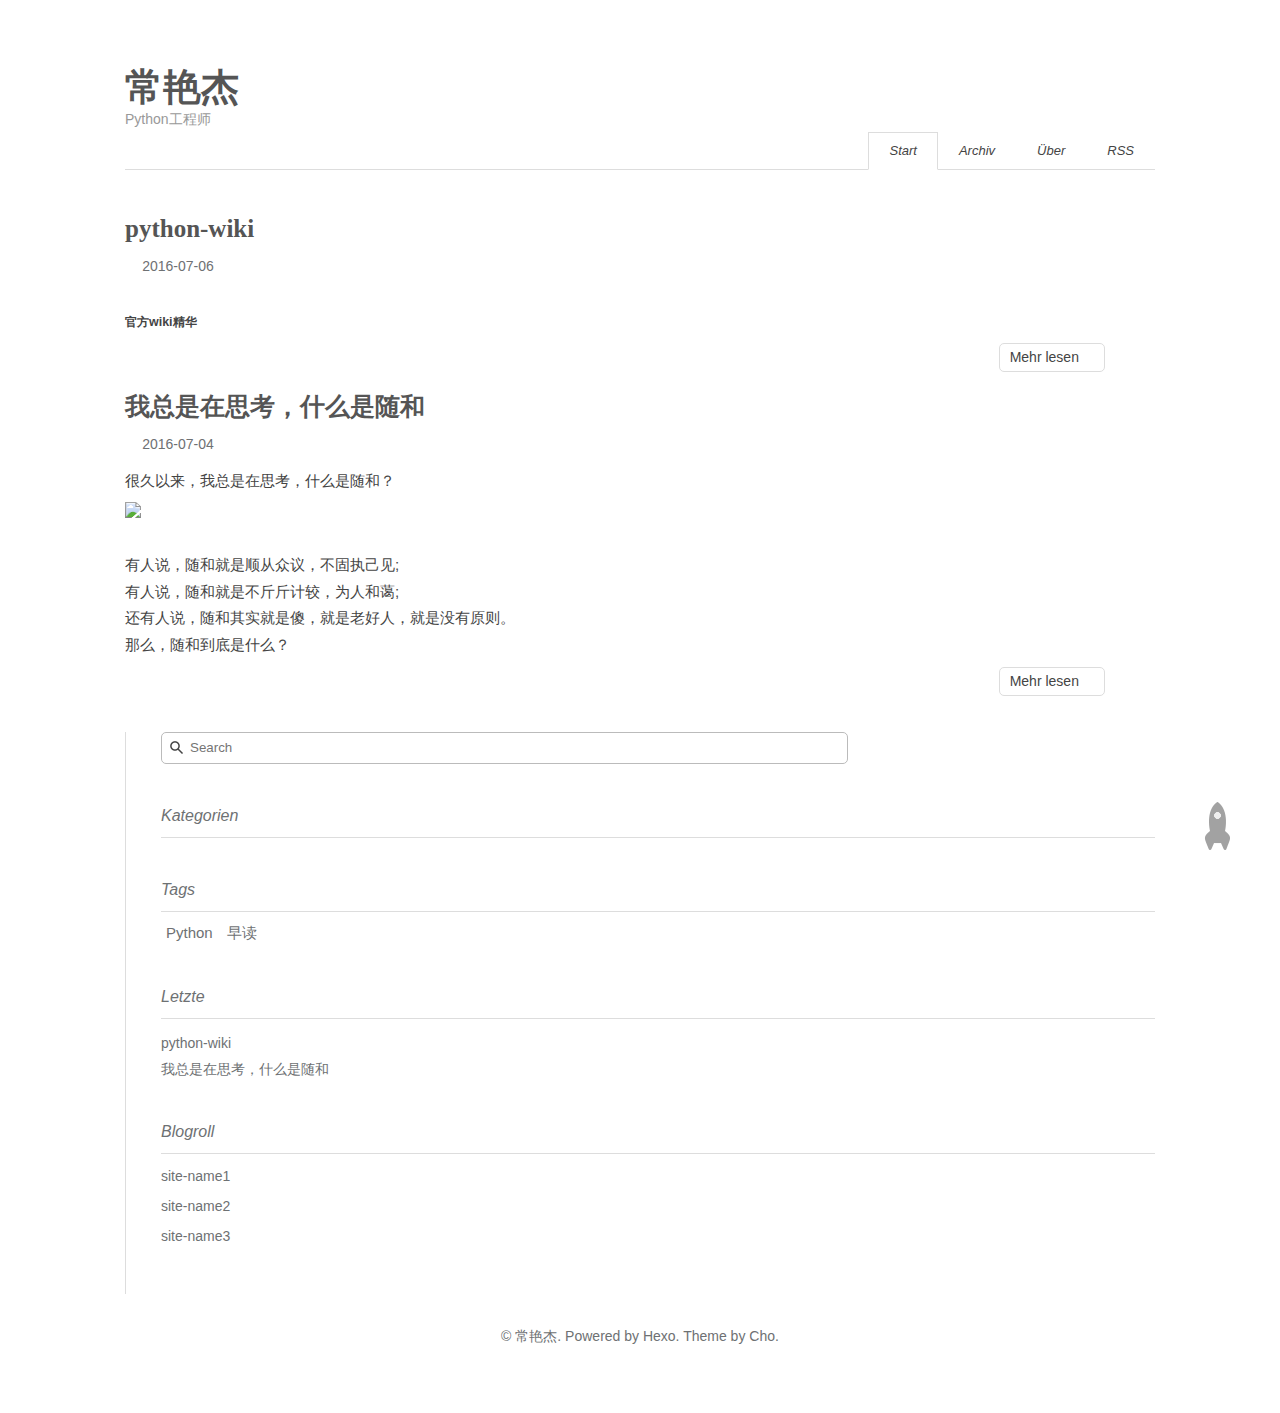
==== index.html @ cebc9f3a "Site updated: 2016-07-08 00:22:56" ====
<!DOCTYPE html><html lang="zh-Hans"><head><meta http-equiv="content-type" content="text/html; charset=utf-8"><meta content="width=device-width, initial-scale=1.0, maximum-scale=1.0, user-scalable=0" name="viewport"><meta content="yes" name="apple-mobile-web-app-capable"><meta content="black-translucent" name="apple-mobile-web-app-status-bar-style"><meta content="telephone=no" name="format-detection"><meta name="description" content="对我而言，你只是一个小男孩，和其他成千上万的小男孩没有什么不同。我不需要你。你也不需要我。对你而言，我也和其它成千上万的狐狸并没有差别。但是，假如你驯服了我，我们就彼此需要了。对我而言，你就是举世无双的；对你而言，我也是独一无二的……"><title>常艳杰 | Python工程师</title><link rel="stylesheet" type="text/css" href="/css/style.css?v=0.0.0"><link rel="stylesheet" type="text/css" href="//cdn.bootcss.com/normalize/4.2.0/normalize.min.css"><link rel="stylesheet" type="text/css" href="//cdn.bootcss.com/pure/0.6.0/pure-min.css"><link rel="stylesheet" type="text/css" href="//cdn.bootcss.com/pure/0.6.0/grids-responsive-min.css"><link rel="stylesheet" href="//cdn.bootcss.com/font-awesome/4.6.3/css/font-awesome.min.css"><script type="text/javascript" src="//cdn.bootcss.com/jquery/3.0.0/jquery.min.js"></script><link rel="Shortcut Icon" type="image/x-icon" href="/favicon.ico"><link rel="apple-touch-icon" href="/apple-touch-icon.png"><link rel="apple-touch-icon-precomposed" href="/apple-touch-icon.png"><link rel="alternate" type="application/atom+xml" href="/atom.xml"></head><body><div class="body_container"><div id="header"><div class="site-name"><h1 class="hidden">常艳杰</h1><a id="logo" href="/.">常艳杰</a><p class="description">Python工程师</p></div><div id="nav-menu"><a href="/." class="current"><i class="fa fa-home"> Start</i></a><a href="/archives/"><i class="fa fa-archive"> Archiv</i></a><a href="/about/"><i class="fa fa-user"> Über</i></a><a href="/atom.xml"><i class="fa fa-rss"> RSS</i></a></div></div><div id="layout" class="pure-g"><div class="pure-u-1 pure-u-md-3-4"><div class="content_container"><div class="post"><h2 class="post-title"><a href="/2016/07/06/python-wiki/">python-wiki</a></h2><div class="post-meta">2016-07-06</div><div class="post-content"><h5 id="官方wiki精华"><a href="#官方wiki精华" class="headerlink" title="官方wiki精华"></a>官方wiki精华</h5></div><p class="readmore"><a href="/2016/07/06/python-wiki/">Mehr lesen</a></p></div><div class="post"><h2 class="post-title"><a href="/2016/07/04/suihe/">我总是在思考，什么是随和</a></h2><div class="post-meta">2016-07-04</div><div class="post-content"><p>很久以来，我总是在思考，什么是随和？<br><img src="http://cdn1.changyanjie.cn/static/images/suihe/1.jpg"><br>有人说，随和就是顺从众议，不固执己见;<br>有人说，随和就是不斤斤计较，为人和蔼;<br>还有人说，随和其实就是傻，就是老好人，就是没有原则。<br>那么，随和到底是什么？<br></div><p class="readmore"><a href="/2016/07/04/suihe/">Mehr lesen</a></p></div></div></div><div class="pure-u-1-4"><div id="sidebar"><div class="widget"><form action="//www.google.com/search" method="get" accept-charset="utf-8" target="_blank" class="search-form"><input type="text" name="q" maxlength="20" placeholder="Search"/><input type="hidden" name="sitesearch" value="http://yoursite.com"/></form></div><div class="widget"><div class="widget-title"><i class="fa fa-folder-o"> Kategorien</i></div></div><div class="widget"><div class="widget-title"><i class="fa fa-star-o"> Tags</i></div><div class="tagcloud"><a href="/tags/Python/" style="font-size: 15px;">Python</a> <a href="/tags/早读/" style="font-size: 15px;">早读</a></div></div><div class="widget"><div class="widget-title"><i class="fa fa-file-o"> Letzte</i></div><ul class="post-list"><li class="post-list-item"><a class="post-list-link" href="/2016/07/06/python-wiki/">python-wiki</a></li><li class="post-list-item"><a class="post-list-link" href="/2016/07/04/suihe/">我总是在思考，什么是随和</a></li></ul></div><div class="widget"><div class="widget-title"><i class="fa fa-external-link"> Blogroll</i></div><ul></ul><a href="http://www.example1.com/" title="site-name1" target="_blank">site-name1</a><ul></ul><a href="http://www.example2.com/" title="site-name2" target="_blank">site-name2</a><ul></ul><a href="http://www.example3.com/" title="site-name3" target="_blank">site-name3</a></div></div></div><div class="pure-u-1 pure-u-md-3-4"><div id="footer">© <a href="/." rel="nofollow">常艳杰.</a> Powered by<a rel="nofollow" target="_blank" href="https://hexo.io"> Hexo.</a><a rel="nofollow" target="_blank" href="https://github.com/tufu9441/maupassant-hexo"> Theme</a> by<a rel="nofollow" target="_blank" href="https://github.com/pagecho"> Cho.</a></div></div></div><a id="rocket" href="#top" class="show"></a><script type="text/javascript" src="/js/totop.js?v=0.0.0" async></script><script type="text/javascript" src="//cdn.bootcss.com/fancybox/2.1.5/jquery.fancybox.pack.js" async></script><script type="text/javascript" src="/js/fancybox.js?v=0.0.0" async></script><link rel="stylesheet" type="text/css" href="/css/jquery.fancybox.css?v=0.0.0"><script type="text/javascript" src="/js/codeblock-resizer.js?v=0.0.0"></script><script type="text/javascript" src="/js/smartresize.js?v=0.0.0"></script></div></body></html>
---- css/style.css ----
/**
 *
 * @package Maupassant
 * @author cho
 * @version 2.0
 * @link http://chopstack.com
 */
body {
  background-color: #FFF;
  color: #444;
  font-family: "TIBch", "Classic Grotesque W01", "Helvetica Neue", Arial, "Hiragino Sans GB", "STHeiti", "Microsoft YaHei", "WenQuanYi Micro Hei", SimSun, sans-serif;
  -webkit-font-smoothing: antialiased;
  -moz-osx-font-smoothing: grayscale;
  font-size: 14px; }

.body_container {
  padding: 0 60px;
  max-width: 1150px;
  margin: 0 auto; }

.content_container {
  padding-right: 50px;
  padding-top: 20px; }

a, button.submit {
  color: #6E7173;
  text-decoration: none;
  -webkit-transition: all .1s ease-in;
  -moz-transition: all .1s ease-in;
  -o-transition: all .1s ease-in;
  transition: all .1s ease-in; }

a:hover, a:active {
  color: #444; }

a:focus {
  outline: auto; }

.clear {
  clear: both; }

div {
  box-sizing: border-box; }

#header {
  padding: 58px 0 0;
  text-align: left;
  border-bottom: 1px solid #ddd;
  position: relative; }
  #header .site-name {
    margin-bottom: 40px; }
    #header .site-name h1 {
      padding: 0;
      margin: 0;
      height: 0;
      overflow: hidden; }
    #header .site-name #logo {
      font: bold 38px/1.12 "Times New Roman", Georgia, Times, sans-serif;
      color: #555; }
      #header .site-name #logo span, #header .site-name #logo:hover {
        color: #777; }
    #header .site-name .description {
      margin: .2em 0 0;
      color: #999; }
  #header #nav-menu {
    margin: 10px 0 -1px;
    padding: 0;
    position: absolute;
    right: 0;
    bottom: 0; }
    #header #nav-menu a {
      display: inline-block;
      padding: 3px 20px 3px;
      line-height: 30px;
      color: #444;
      font-size: 13px;
      border: 1px solid transparent; }
      #header #nav-menu a:hover {
        border-bottom-color: #444; }
      #header #nav-menu a.current {
        border: 1px solid #ddd;
        border-bottom-color: #fff; }

#sidebar {
  border-left: 1px solid #ddd;
  padding-left: 35px;
  margin-top: 40px;
  padding-bottom: 20px;
  word-wrap: break-word; }
  #sidebar .widget {
    margin-bottom: 30px; }
    #sidebar .widget .widget-title {
      color: #6E7173;
      line-height: 2.7;
      margin-top: 0;
      font-size: 16px;
      border-bottom: 1px solid #ddd;
      display: block;
      font-weight: normal; }
    #sidebar .widget .comments-title {
      color: #6E7173;
      line-height: 2.7;
      margin-top: 0;
      font-size: 16px;
      border-bottom: 0px solid #ddd;
      display: block;
      font-weight: normal; }
    #sidebar .widget .tagcloud {
      margin-top: 10px; }
      #sidebar .widget .tagcloud a {
        line-height: 1.5;
        padding: 5px; }
    #sidebar .widget ul {
      list-style: none;
      padding: 0; }
      #sidebar .widget ul li {
        margin: 5px 0;
        line-height: 1.5; }
    #sidebar .widget .category-list-count {
      padding-left: 5px;
      color: #6E7173; }
    #sidebar .widget .category-list-count:before {
      content: "("; }
    #sidebar .widget .category-list-count:after {
      content: ")"; }
    #sidebar .widget .search-form {
      position: relative;
      overflow: hidden; }
      #sidebar .widget .search-form input {
        background: #fff 8px 8px no-repeat url([data-uri]%2BR8AAAACXBIWXMAAAsTAAALEwEAmpwYAAAAIGNIUk0AAG11AABzoAAA%2FN0AAINkAABw6AAA7GgAADA%2BAAAQkOTsmeoAAAESSURBVHjajNCxS9VRGMbxz71E4OwgoXPQxVEpXCI47%2BZqGP0LCoJO7UVD3QZzb3SwcHB7F3Uw3Zpd%2FAPCcJKG7Dj4u%2FK7Pwp94HDg5Xyf5z1Pr9YKImKANTzFXxzjU2ae6qhXaxURr%2FAFl9hHDy%2FwEK8z89sYVEp5gh84wMvMvGiSJ%2FEV85jNzLMR1McqfmN5BEBmnmMJFSvtpH7jdJiZv7q7Z%2BZPfMdcF6rN%2FT%2F1m2LGBkd4HhFT3dcRMY2FpskxaLNpayciHrWAGeziD7b%2BVfkithuTk8bkGa4wgWFmbrSTZOYeBvjc%2BucQj%2FEe6xHx4Taq1nrnKaW8K6XUUsrHWuvNevdRRLzFGwzvDbXAB9cDAHvhedDruuxSAAAAAElFTkSuQmCC);
        padding: 7px 11px 7px 28px;
        line-height: 16px;
        border: 1px solid #bbb;
        width: 65%;
        -webkit-border-radius: 5px;
        -moz-border-radius: 5px;
        -ms-border-radius: 5px;
        -o-border-radius: 5px;
        border-radius: 5px;
        -webkit-box-shadow: none;
        -moz-box-shadow: none;
        box-shadow: none; }

/* title for search result or tagged posts*/
.label-title {
  margin-top: 1.1em;
  font-size: 20px;
  font-weight: normal;
  color: #888; }

.post {
  padding: 25px 0 15px; }
  .post .post-title {
    margin: 0;
    color: #555;
    text-align: left;
    font: bold 25px/1.1 "ff-tisa-web-pro", Cambria, "Times New Roman", Georgia, Times, sans-serif; }
    .post .post-title a {
      color: #555; }
  .post .post-meta {
    padding: 0;
    margin: 15px 0 0;
    color: #6E7173;
    float: left;
    display: inline;
    text-indent: .15em; }
    .post .post-meta:before {
      font-family: "FontAwesome";
      content: "\f073";
      padding-right: 0.3em; }
    .post .post-meta .category:before {
      font-family: "FontAwesome";
      content: "\f07c";
      padding-right: 0.3em; }
    .post .post-meta #busuanzi_value_page_pv:before {
      font-family: "FontAwesome";
      content: "\f024";
      padding-right: 0.3em; }
  .post .ds-thread-count {
    padding: 0;
    margin: 15px 0 0;
    color: #6E7173;
    float: right;
    display: inline;
    text-indent: .15em; }
    .post .ds-thread-count:before {
      font-family: "FontAwesome";
      content: "\f0e5";
      padding-right: 0.3em; }
    .post .ds-thread-count:hover {
      color: #444; }
  .post .disqus-comment-count {
    padding: 0;
    margin: 15px 0 0;
    color: #6E7173;
    float: right;
    display: inline;
    text-indent: .15em; }
    .post .disqus-comment-count:before {
      font-family: "FontAwesome";
      content: "\f0e5";
      padding-right: 0.3em; }
    .post .disqus-comment-count:hover {
      color: #444; }
  .post .post-content {
    clear: left;
    font-size: 15px;
    line-height: 1.77;
    color: #444;
    padding-top: 15px;
    text-align: justify;
    text-justify: distribute;
    word-break: normal; }
    .post .post-content h2 {
      margin: 1.4em 0 1.1em;
      border-bottom: 1px solid #eee;
      overflow: hidden; }
    .post .post-content h3 {
      margin: 1.4em 0 1.1em; }
    .post .post-content pre code {
      padding: 0 2em; }
    .post .post-content p {
      margin: 0 0 1.234em; }
      .post .post-content p code {
        display: inline-block;
        margin: 0 5px;
        padding: 0 5px;
        background: #f7f8f8; }
      .post .post-content p a {
        color: #01579f;
        padding-bottom: 2px;
        word-break: break-all; }
        .post .post-content p a:hover {
          text-decoration: underline; }
      .post .post-content p .caption {
        color: #444;
        display: block;
        font-size: 0.9em;
        margin-top: 0.1em;
        position: relative;
        text-align: center; }
    .post .post-content hr {
      margin: 2.4em auto;
      border: none;
      border-top: 1px solid #eee;
      position: relative; }
    .post .post-content img {
      max-width: 100%;
      padding: 0.5em 0;
      margin: auto;
      display: block; }
    .post .post-content ul, .post .post-content ol {
      border-radius: 3px;
      margin: 1em 0; }
      .post .post-content ul ul, .post .post-content ol ul {
        margin: 0; }
      .post .post-content ul code, .post .post-content ol code {
        display: inline-block;
        margin: 0 5px;
        padding: 0px 5px;
        background: #f7f8f8; }
      .post .post-content ul a, .post .post-content ol a {
        color: #01579f;
        padding-bottom: 2px;
        word-break: break-all; }
        .post .post-content ul a:hover, .post .post-content ol a:hover {
          text-decoration: underline; }
  .post .tags {
    padding-bottom: 1em; }
    .post .tags a {
      margin-right: .5em; }
      .post .tags a:before {
        font-family: "FontAwesome";
        content: "\f0c6";
        padding-right: 0.3em; }

.page-navigator {
  border-top: 1px solid #ddd;
  list-style: none;
  margin-top: 25px;
  padding: 25px 0 0;
  font-size: 14px;
  text-align: center; }
  .page-navigator .page-number {
    display: inline-block;
    margin: 0 5px 5px 0; }
  .page-navigator a, .page-navigator span {
    display: inline-block;
    height: 25px;
    line-height: 25px;
    padding: 5px 9px;
    border: 1px solid #DDD;
    text-align: center; }
    .page-navigator a:hover, .page-navigator span:hover {
      background: #F8F8F8;
      border-bottom-color: #D26911; }
    .page-navigator a.prev, .page-navigator span.prev {
      float: left; }
      .page-navigator a.prev:before, .page-navigator span.prev:before {
        font-family: "FontAwesome";
        content: "\f100";
        padding-right: 0.3em; }
    .page-navigator a.next, .page-navigator span.next {
      float: right; }
      .page-navigator a.next:after, .page-navigator span.next:after {
        font-family: "FontAwesome";
        content: "\f101";
        padding-left: 0.3em; }
  .page-navigator .current {
    background: #F8F8F8;
    border-bottom-color: #D26911; }
  .page-navigator .space {
    border: none;
    padding: 5px 5px; }

#footer {
  padding: .8em 0 3.6em;
  margin-top: 1em;
  line-height: 2.5;
  color: #6E7173;
  text-align: center; }
  #footer span {
    font-size: .9em; }

/* for archive page starts*/
.post-archive {
  font-size: 15px;
  line-height: 2;
  padding-bottom: .8em; }
  .post-archive h2 {
    margin: 0;
    font: bold 25px / 1.1 "ff-tisa-web-pro", Cambria, "Times New Roman", Georgia, Times, sans-serif; }
  .post-archive .date {
    padding-right: .7em; }

/* for archive page ends*/
/* middle*/
@media print, screen and (max-width: 48em) {
  .body_container {
    padding: 0 30px; }
  .content_container {
    padding-right: 15px; }
  #sidebar {
    display: none; }
  #header .site-name {
    margin-bottom: 20px;
    text-align: center; }
  #header #nav-menu {
    position: relative;
    text-align: center; }
    #header #nav-menu a {
      padding: 0 15px;
      line-height: 27px;
      height: 27px;
      font-size: 13px; } }

/* small*/
@media print, screen and (max-width: 35.5em) {
  .body_container {
    padding: 0 20px; }
  .content_container {
    padding-right: 0; } }

blockquote, .stressed {
  -moz-box-sizing: border-box;
  box-sizing: border-box;
  margin: 2.5em 0;
  padding: 0 0 0 50px;
  color: #555;
  border-left: none; }

blockquote:before, .stressed-quote:before {
  content: "\201C";
  display: block;
  font-family: times;
  font-style: normal;
  font-size: 48px;
  color: #444;
  font-weight: bold;
  line-height: 30px;
  margin-left: -50px;
  position: absolute; }

strong, b, em {
  font-weight: bold; }

pre {
  margin: 2em 0; }

.hidden1 {
  display: none; }

/* back-to-top rocket*/
@media print, screen and (min-width: 48em) {
  #rocket {
    position: fixed;
    right: 50px;
    bottom: 50px;
    display: block;
    visibility: hidden;
    width: 26px;
    height: 48px;
    background: url("[data-uri]") no-repeat 50% 0;
    opacity: 0;
    -webkit-transition: visibility 0.6s cubic-bezier(0.6, 0.04, 0.98, 0.335), opacity 0.6s cubic-bezier(0.6, 0.04, 0.98, 0.335), -webkit-transform 0.6s cubic-bezier(0.6, 0.04, 0.98, 0.335);
    -moz-transition: visibility 0.6s cubic-bezier(0.6, 0.04, 0.98, 0.335), opacity 0.6s cubic-bezier(0.6, 0.04, 0.98, 0.335), -moz-transform 0.6s cubic-bezier(0.6, 0.04, 0.98, 0.335);
    transition: visibility 0.6s cubic-bezier(0.6, 0.04, 0.98, 0.335), opacity 0.6s cubic-bezier(0.6, 0.04, 0.98, 0.335), transform 0.6s cubic-bezier(0.6, 0.04, 0.98, 0.335); }
    #rocket i {
      display: block;
      margin-top: 48px;
      height: 14px;
      background: url("[data-uri]") no-repeat 50% -48px;
      opacity: .5;
      -webkit-transition: -webkit-transform .2s;
      -moz-transition: -moz-transform .2s;
      transition: transform .2s;
      -webkit-transform-origin: 50% 0;
      -moz-transform-origin: 50% 0;
      transform-origin: 50% 0; }
  #rocket:hover {
    background-position: 50% -62px; }
    #rocket:hover i {
      background-position: 50% 100%;
      -webkit-animation: flaming .7s infinite;
      -moz-animation: flaming .7s infinite;
      animation: flaming .7s infinite; }
  #rocket.show {
    visibility: visible;
    opacity: 1; }
  #rocket.launch {
    background-position: 50% -62px;
    opacity: 0;
    -webkit-transform: translateY(-500px);
    -moz-transform: translateY(-500px);
    -ms-transform: translateY(-500px);
    transform: translateY(-500px);
    pointer-events: none; }
    #rocket.launch i {
      background-position: 50% 100%;
      -webkit-transform: scale(1.4, 3.2);
      -moz-transform: scale(1.4, 3.2);
      transform: scale(1.4, 3.2); } }

/* *******************************************************
* Process timelime, (homepage)
******************************************************* */
#process {
  padding: 80px 0;
  background-color: #fff; }

#process .col-md-2 i {
  font-size: 50px;
  position: relative;
  top: 10px; }

#process .timeline-centered {
  position: relative;
  margin-bottom: 30px; }

#process .timeline-centered:before, #process .timeline-centered:after,
#process .timeline-centered:before, #process .timeline-centered:after {
  content: " ";
  display: table; }

#process .timeline-centered:after {
  clear: both; }

#process .timeline-centered:before {
  content: '';
  position: absolute;
  display: block;
  width: 4px;
  background: #f5f5f6;
  /*left: 50%;*/
  top: 50px;
  bottom: 50px;
  margin-left: 10px; }

#process .timeline-centered .timeline-entry {
  position: relative;
  /*width: 50%;
    float: right;*/
  margin-top: 5px;
  margin-left: 20px;
  margin-bottom: 10px;
  clear: both; }

#process .timeline-centered .timeline-entry:before,
#process .timeline-centered .timeline-entry:after {
  content: " ";
  display: table; }

#process .timeline-centered .timeline-entry:after {
  clear: both; }

#process .timeline-centered .timeline-entry.begin {
  margin-bottom: 0; }

#process .timeline-centered .timeline-entry.left-aligned {
  float: left; }

#process .timeline-centered .timeline-entry.left-aligned .timeline-entry-inner {
  margin-left: 0;
  margin-right: -18px; }

#process .timeline-centered .timeline-entry.left-aligned .timeline-entry-inner .timeline-time {
  left: auto;
  right: -100px;
  text-align: left; }

#process span.number {
  font-family: 'Georgia', serif, Helvetica, "Helvetica Neue", "Hiragino Sans GB", "Microsoft YaHei", "Source Han Sans CN", "WenQuanYi Micro Hei", Arial, sans-serif;
  font-style: italic;
  font-size: 20px;
  line-height: 0;
  color: #E7E7E5;
  position: relative;
  top: -4px; }

#process .timeline-centered .timeline-entry.left-aligned .timeline-entry-inner .timeline-icon {
  float: right; }

#process .timeline-centered .timeline-entry.left-aligned .timeline-entry-inner .timeline-label {
  margin-left: 0;
  margin-right: 70px; }

#process .timeline-centered .timeline-entry.left-aligned .timeline-entry-inner .timeline-label:after {
  left: auto;
  right: 0;
  margin-left: 0;
  margin-right: -9px;
  -moz-transform: rotate(180deg);
  -o-transform: rotate(180deg);
  -webkit-transform: rotate(180deg);
  -ms-transform: rotate(180deg);
  transform: rotate(180deg); }

.timeline-label p {
  font-family: Helvetica, "Helvetica Neue", "Hiragino Sans GB", "Microsoft YaHei", "Source Han Sans CN", "WenQuanYi Micro Hei", Arial, sans-serif;
  margin-bottom: 3px; }

#process .timeline-centered .timeline-entry .timeline-entry-inner {
  position: relative;
  margin-left: -20px; }

#process .timeline-centered .timeline-entry .timeline-entry-inner:before,
#process .timeline-centered .timeline-entry .timeline-entry-inner:after {
  content: " ";
  display: table; }

#process .timeline-centered .timeline-entry .timeline-entry-inner:after {
  clear: both; }

#process .timeline-centered .timeline-entry .timeline-entry-inner .timeline-time {
  position: absolute;
  left: -100px;
  text-align: right;
  padding: 10px;
  -webkit-box-sizing: border-box;
  -moz-box-sizing: border-box;
  box-sizing: border-box; }

#process .timeline-centered .timeline-entry .timeline-entry-inner .timeline-time > span {
  display: block; }

#process .timeline-centered .timeline-entry .timeline-entry-inner .timeline-time > span:first-child {
  font-size: 15px;
  font-weight: bold; }

#process .timeline-centered .timeline-entry .timeline-entry-inner .timeline-time > span:last-child {
  font-size: 12px; }

#process .timeline-centered .timeline-entry .timeline-entry-inner .timeline-icon {
  background: #fff;
  color: #737881;
  display: block;
  width: 40px;
  height: 40px;
  -webkit-background-clip: padding-box;
  -moz-background-clip: padding;
  background-clip: padding-box;
  -webkit-border-radius: 20px;
  -moz-border-radius: 20px;
  border-radius: 20px;
  text-align: center;
  border: 4px solid #F5F5F6;
  line-height: 40px;
  font-size: 15px;
  float: left;
  position: absolute;
  top: 50%;
  margin-top: -20px;
  margin-left: -9px; }

#process .timeline-centered .timeline-entry .timeline-entry-inner .timeline-icon.bg-primary {
  background-color: #303641;
  color: #fff; }

#process .timeline-centered .timeline-entry .timeline-entry-inner .timeline-label {
  position: relative;
  background: #eee;
  padding: 30px;
  margin-left: 60px;
  -webkit-background-clip: padding-box;
  -moz-background-clip: padding;
  background-clip: padding-box;
  -webkit-border-radius: 3px;
  -moz-border-radius: 3px;
  border-radius: 3px; }

#process .timeline-centered .timeline-entry .timeline-entry-inner .timeline-label:after {
  content: '';
  display: block;
  position: absolute;
  width: 0;
  height: 0;
  border-style: solid;
  border-width: 9px 9px 9px 0;
  border-color: transparent #eee transparent transparent;
  left: 0;
  top: 50%;
  margin-top: -9px;
  margin-left: -9px; }

#process .line {
  position: absolute;
  display: block;
  width: 4px;
  background: #eee;
  top: -3%;
  right: -30px;
  bottom: -3%; }

#process .present,
#process .born {
  font-size: 14px;
  font-family: 'Georgia', serif, Helvetica, "Helvetica Neue", "Hiragino Sans GB", "Microsoft YaHei", "Source Han Sans CN", "WenQuanYi Micro Hei", Arial, sans-serif;
  font-style: italic;
  color: #333;
  padding: 10px;
  background-color: #eee;
  -webkit-border-radius: 3px;
  -moz-border-radius: 3px;
  border-radius: 3px; }

#process .present:after,
#process .born:after {
  left: 100%;
  top: 50%;
  border: solid transparent;
  content: " ";
  height: 0;
  width: 0;
  position: absolute;
  border-color: rgba(136, 183, 213, 0);
  border-left-color: #eee;
  border-width: 10px;
  margin-top: -10px; }

#process .present {
  position: absolute;
  top: -3%;
  right: 0;
  margin-top: -20px;
  line-height: 100%; }

#process .born {
  position: absolute;
  bottom: -3%;
  right: 0;
  margin-bottom: -20px;
  line-height: 100%; }

#process .dot_tp {
  position: absolute;
  top: -3%;
  right: -35px;
  background-color: transparent;
  height: 15px;
  width: 15px;
  margin-top: -13px;
  -webkit-border-radius: 50%;
  -moz-border-radius: 50%;
  border-radius: 50%;
  border: 3px solid #eee; }

#process .dot_bt {
  position: absolute;
  bottom: -3%;
  right: -35px;
  background-color: transparent;
  height: 15px;
  width: 15px;
  margin-bottom: -13px;
  -webkit-border-radius: 50%;
  -moz-border-radius: 50%;
  border-radius: 50%;
  border: 3px solid #eee; }

@media (max-width: 768px) {
  #process .line {
    right: 10px; }
  #process .timeline-centered .timeline-entry .timeline-entry-inner .timeline-label {
    margin-right: 30px;
    margin-left: 45px;
    padding: 20px; }
  #process .timeline-centered .timeline-entry {
    margin-right: 20px; }
  #process .dot_tp,
  #process .dot_bt {
    right: 5px; }
  #process .present,
  #process .born {
    right: 35px; } }

/* read more*/
.readmore a {
  font-size: 14px;
  color: #444;
  margin: -10px 0;
  padding: 5px 10px;
  border: 1px solid #ddd;
  border-radius: 5px;
  float: right; }
  .readmore a:after {
    font-family: "FontAwesome";
    content: "\f101";
    padding-left: 0.3em; }
  .readmore a:hover {
    background: #F8F8F8;
    border-bottom-color: #D26911; }

/* duoshuo style*/
#ds-thread #ds-reset {
  color: #555; }

#ds-thread #ds-reset .ds-replybox {
  margin-bottom: 30px; }

#ds-thread #ds-reset .ds-replybox .ds-avatar, #ds-reset .ds-avatar img {
  box-shadow: none; }

#ds-thread #ds-reset .ds-textarea-wrapper {
  border-color: #c7d4e1;
  background: none;
  border-top-right-radius: 3px;
  border-top-left-radius: 3px; }

#ds-thread #ds-reset .ds-textarea-wrapper textarea {
  height: 60px; }

#ds-reset .ds-rounded-top {
  border-radius: 0; }

#ds-thread #ds-reset .ds-post-toolbar {
  box-sizing: border-box;
  border: 1px solid #c7d4e1;
  background: #fafafa; }

#ds-thread #ds-reset .ds-post-options {
  height: 40px;
  border: none;
  background: none; }

#ds-thread #ds-reset .ds-toolbar-buttons {
  top: 11px; }

#ds-thread #ds-reset .ds-sync {
  top: 5px; }

#ds-thread #ds-reset .ds-post-button {
  top: 4px;
  right: 5px;
  width: 90px;
  height: 30px;
  border: 1px solid #c5ced7;
  border-radius: 3px;
  background-image: linear-gradient(#fbfbfc, #f5f7f9);
  color: #60676d; }

#ds-thread #ds-reset .ds-post-button:hover {
  background-position: 0 -30px;
  color: #60676d; }

#ds-thread #ds-reset .ds-comments-info {
  padding: 10px 0; }

#ds-thread #ds-reset .ds-sort {
  display: none; }

#ds-thread #ds-reset li.ds-tab a.ds-current {
  border: none;
  background: #fafafa;
  color: #60676d; }
  #ds-thread #ds-reset li.ds-tab a.ds-current:hover {
    background-color: #e9f0f7;
    color: #60676d; }

#ds-thread #ds-reset li.ds-tab a {
  border-radius: 2px;
  padding: 5px; }

#ds-thread #ds-reset .ds-login-buttons p {
  color: #999;
  line-height: 36px; }

#ds-thread #ds-reset .ds-login-buttons .ds-service-list li {
  height: 28px; }

#ds-thread #ds-reset .ds-service-list a {
  background: none;
  padding: 5px;
  border: 1px solid;
  border-radius: 3px;
  text-align: center; }
  #ds-thread #ds-reset .ds-service-list a:hover {
    color: #fff;
    background: #666; }

#ds-thread #ds-reset .ds-service-list .ds-weibo {
  color: #fc9b00;
  border-color: #fc9b00; }
  #ds-thread #ds-reset .ds-service-list .ds-weibo:hover {
    background: #fc9b00; }

#ds-thread #ds-reset .ds-service-list .ds-qq {
  color: #60a3ec;
  border-color: #60a3ec; }
  #ds-thread #ds-reset .ds-service-list .ds-qq:hover {
    background: #60a3ec; }

#ds-thread #ds-reset .ds-service-list .ds-renren {
  color: #2e7ac4;
  border-color: #2e7ac4; }
  #ds-thread #ds-reset .ds-service-list .ds-renren:hover {
    background: #2e7ac4; }

#ds-thread #ds-reset .ds-service-list .ds-douban {
  color: #37994c;
  border-color: #37994c; }
  #ds-thread #ds-reset .ds-service-list .ds-douban:hover {
    background: #37994c; }

#ds-thread #ds-reset .ds-service-list .ds-more-services {
  border: none; }
  #ds-thread #ds-reset .ds-service-list .ds-more-services:hover {
    background: none; }

/* syntax highlight*/
figure.highlight,
.codeblock {
  background: #f7f8f8;
  margin: 10px 0;
  line-height: 1.2em;
  color: #333;
  padding-top: 15px;
  overflow: hidden; }
  figure.highlight table,
  .codeblock table {
    display: block;
    width: 100%; }
  figure.highlight pre,
  figure.highlight .gutter,
  figure.highlight .code,
  figure.highlight .tag,
  .codeblock pre,
  .codeblock .gutter,
  .codeblock .code,
  .codeblock .tag {
    background-color: inherit;
    font-family: Menlo;
    border: none;
    padding: 0;
    margin: 0;
    cursor: text; }
  figure.highlight .gutter,
  figure.highlight .code,
  .codeblock .gutter,
  .codeblock .code {
    vertical-align: top; }
  figure.highlight.plain .gutter,
  .codeblock.plain .gutter {
    display: none; }
  figure.highlight figcaption,
  .codeblock figcaption {
    font-size: 13px;
    padding: 0 15px 20px;
    margin: 0;
    background: #f7f8f8;
    color: #999999; }
    figure.highlight figcaption a,
    .codeblock figcaption a {
      float: right;
      color: #01579f; }
  figure.highlight .gutter,
  .codeblock .gutter {
    background: #f7f8f8;
    border-right: 1px solid #e6e6e6;
    padding: 0.3em 15px; }
    figure.highlight .gutter .line,
    .codeblock .gutter .line {
      color: #aaaaaa; }
  figure.highlight .code,
  .codeblock .code {
    padding: 0.3em 15px 0.3em 1em;
    width: 100%; }
    figure.highlight .code pre,
    .codeblock .code pre {
      max-width: 700px;
      overflow-x: auto;
      overflow-y: hidden; }
  figure.highlight .line,
  .codeblock .line {
    height: 1.2em;
    font-size: 13px; }

.gist .line,
.gist .line-number {
  font-family: Menlo;
  font-size: 1em;
  margin: 0 0 5px 0; }

.highlight .comment {
  color: #969896; }

.highlight .string {
  color: #183691; }

.highlight .keyword {
  color: #a71d5d; }

.highlight.apacheconf .code .common,
.highlight.apacheconf .code .nomarkup,
.highlight.apacheconf .code .attribute,
.highlight.apacheconf .code .variable,
.highlight.apacheconf .code .cbracket,
.highlight.apacheconf .code .keyword {
  color: #0086b3; }

.highlight.apacheconf .code .sqbracket {
  color: #df5000; }

.highlight.apacheconf .code .section,
.highlight.apacheconf .code .tag {
  color: #63a35c; }

.highlight.bash .code .shebang {
  color: #969896; }

.highlight.bash .code .literal,
.highlight.bash .code .built_in {
  color: #0086b3; }

.highlight.bash .code .variable {
  color: #333; }

.highlight.bash .code .title {
  color: #795da3; }

.highlight.coffeescript .code .title {
  color: #795da3; }

.highlight.coffeescript .code .literal,
.highlight.coffeescript .code .built_in,
.highlight.coffeescript .code .number {
  color: #0086b3; }

.highlight.coffeescript .code .reserved,
.highlight.coffeescript .code .attribute {
  color: #1d3e81; }

.highlight.coffeescript .code .subst,
.highlight.coffeescript .code .regexp,
.highlight.coffeescript .code .attribute {
  color: #df5000; }

.highlight.cpp .code .preprocessor,
.highlight.c .code .preprocessor {
  color: #df5000; }

.highlight.cpp .code .meta-keyword,
.highlight.c .code .meta-keyword {
  color: #a71d5d; }

.highlight.cpp .code .title,
.highlight.c .code .title {
  color: #795da3; }

.highlight.cpp .code .number,
.highlight.cpp .code .built_in,
.highlight.c .code .number,
.highlight.c .code .built_in {
  color: #0086b3; }

.highlight.cs .code .preprocessor,
.highlight.cs .code .preprocessor .keyword {
  color: #333; }

.highlight.cs .code .title {
  color: #795da3; }

.highlight.cs .code .number,
.highlight.cs .code .built_in {
  color: #0086b3; }

.highlight.cs .code .xmlDocTag,
.highlight.cs .code .doctag {
  color: #63a35c; }

.highlight.css .code .at_rule,
.highlight.css .code .important,
.highlight.css .code .meta {
  color: #a71d5d; }

.highlight.css .code .attribute,
.highlight.css .code .hexcolor,
.highlight.css .code .number,
.highlight.css .code .function {
  color: #0086b3; }

.highlight.css .code .attr_selector,
.highlight.css .code .value {
  color: #333; }

.highlight.css .code .id,
.highlight.css .code .class,
.highlight.css .code .pseudo,
.highlight.css .code .selector-pseudo {
  color: #795da3; }

.highlight.css .code .tag,
.highlight.css .code .selector-tag {
  color: #63a35c; }

.highlight.diff .code .chunk,
.highlight.diff .code .meta {
  color: #795da3;
  font-weight: bold; }

.highlight.diff .code .addition {
  color: #55a532;
  background-color: #eaffea; }

.highlight.diff .code .deletion {
  color: #bd2c00;
  background-color: #ffecec; }

.highlight.http .code .attribute,
.highlight.http .code .attr {
  color: #183691; }

.highlight.http .code .literal {
  color: #0086b3; }

.highlight.http .code .request {
  color: #a71d5d; }

.highlight.ini .code .title,
.highlight.ini .code .section {
  color: #795da3; }

.highlight.ini .code .setting,
.highlight.ini .code .attr {
  color: #a71d5d; }

.highlight.ini .code .value,
.highlight.ini .code .keyword {
  color: #333; }

.highlight.java .code .title {
  color: #795da3; }

.highlight.java .code .javadoc {
  color: #969896; }

.highlight.java .code .meta,
.highlight.java .code .annotation,
.highlight.java .code .javadoctag {
  color: #a71d5d; }

.highlight.java .code .number {
  color: #0086b3; }

.highlight.java .code .params {
  color: #1d3e81; }

.highlight.js .code .built_in,
.highlight.js .code .title {
  color: #795da3; }

.highlight.js .code .javadoc {
  color: #969896; }

.highlight.js .code .tag,
.highlight.js .code .javadoctag {
  color: #a71d5d; }

.highlight.js .code .tag .title {
  color: #333; }

.highlight.js .code .regexp {
  color: #df5000; }

.highlight.js .code .literal,
.highlight.js .code .number {
  color: #0086b3; }

.highlight.json .code .attribute {
  color: #183691; }

.highlight.json .code .number,
.highlight.json .code .literal {
  color: #0086b3; }

.highlight.mak .code .constant {
  color: #333; }

.highlight.mak .code .title {
  color: #795da3; }

.highlight.mak .code .keyword,
.highlight.mak .code .meta-keyword {
  color: #0086b3; }

.highlight.md .code .value,
.highlight.md .code .link_label,
.highlight.md .code .strong,
.highlight.md .code .emphasis,
.highlight.md .code .blockquote,
.highlight.md .code .quote,
.highlight.md .code .section {
  color: #183691; }

.highlight.md .code .link_reference,
.highlight.md .code .symbol,
.highlight.md .code .code {
  color: #0086b3; }

.highlight.md .code .link_url,
.highlight.md .code .link {
  text-decoration: underline; }

.highlight.nginx .code .title,
.highlight.nginx .code .attribute {
  color: #a71d5d; }

.highlight.nginx .code .built_in,
.highlight.nginx .code .literal {
  color: #0086b3; }

.highlight.nginx .code .regexp {
  color: #183691; }

.highlight.nginx .code .variable {
  color: #333; }

.highlight.objectivec .code .preprocessor,
.highlight.objectivec .code .meta {
  color: #a71d5d; }
  .highlight.objectivec .code .preprocessor .title,
  .highlight.objectivec .code .meta .title {
    color: #df5000; }

.highlight.objectivec .code .meta-string {
  color: #183691; }

.highlight.objectivec .code .title {
  color: #795da3; }

.highlight.objectivec .code .literal,
.highlight.objectivec .code .number,
.highlight.objectivec .code .built_in {
  color: #0086b3; }

.highlight.perl .code .sub {
  color: #795da3; }

.highlight.perl .code .title {
  color: #795da3; }

.highlight.perl .code .regexp {
  color: #df5000; }

.highlight.php .code .phpdoc,
.highlight.php .code .doctag {
  color: #a71d5d; }

.highlight.php .code .regexp {
  color: #df5000; }

.highlight.php .code .literal,
.highlight.php .code .number {
  color: #0086b3; }

.highlight.php .code .title {
  color: #795da3; }

.highlight.python .code .decorator,
.highlight.python .code .title,
.highlight.python .code .meta {
  color: #795da3; }

.highlight.python .code .number {
  color: #0086b3; }

.highlight.ruby .code .parent,
.highlight.ruby .code .title {
  color: #795da3; }

.highlight.ruby .code .prompt,
.highlight.ruby .code .constant,
.highlight.ruby .code .number,
.highlight.ruby .code .subst .keyword,
.highlight.ruby .code .symbol {
  color: #0086b3; }

.highlight.sql .built_in {
  color: #a71d5d; }

.highlight.sql .number {
  color: #0086b3; }

.highlight.xml .tag {
  color: #333; }

.highlight.xml .value {
  color: #183691; }

.highlight.xml .attribute,
.highlight.xml .attr {
  color: #795da3; }

.highlight.xml .title,
.highlight.xml .name {
  color: #63a35c; }

.highlight.puppet .title {
  color: #795da3; }

.highlight.puppet .function {
  color: #0086b3; }

.highlight.puppet .name {
  color: #a71d5d; }

.highlight.puppet .attr {
  color: #0086b3; }

.highlight.less .tag,
.highlight.less .at_rule {
  color: #a71d5d; }

.highlight.less .number,
.highlight.less .hexcolor,
.highlight.less .function,
.highlight.less .attribute {
  color: #0086b3; }

.highlight.less .built_in {
  color: #df5000; }

.highlight.less .id,
.highlight.less .pseudo,
.highlight.less .class,
.highlight.less .selector-id,
.highlight.less .selector-class,
.highlight.less .selector-tag {
  color: #795da3; }

.highlight.scss .tag,
.highlight.scss .at_rule,
.highlight.scss .important {
  color: #a71d5d; }

.highlight.scss .number,
.highlight.scss .hexcolor,
.highlight.scss .function,
.highlight.scss .attribute {
  color: #0086b3; }

.highlight.scss .variable {
  color: #333; }

.highlight.scss .built_in {
  color: #df5000; }

.highlight.scss .id,
.highlight.scss .pseudo,
.highlight.scss .class,
.highlight.scss .preprocessor,
.highlight.scss .selector-class,
.highlight.scss .selector-id {
  color: #795da3; }

.highlight.scss .tag,
.highlight.scss .selector-tag {
  color: #63a35c; }

.highlight.stylus .at_rule {
  color: #a71d5d; }

.highlight.stylus .tag,
.highlight.stylus .selector-tag {
  color: #63a35c; }

.highlight.stylus .number,
.highlight.stylus .hexcolor,
.highlight.stylus .attribute,
.highlight.stylus .params {
  color: #0086b3; }

.highlight.stylus .class,
.highlight.stylus .id,
.highlight.stylus .pseudo,
.highlight.stylus .title,
.highlight.stylus .selector-id,
.highlight.stylus .selector-pseudo,
.highlight.stylus .selector-class {
  color: #795da3; }

.highlight.go .typename {
  color: #a71d5d; }

.highlight.go .built_in,
.highlight.go .constant {
  color: #0086b3; }

.highlight.swift .preprocessor {
  color: #a71d5d; }

.highlight.swift .title {
  color: #795da3; }

.highlight.swift .built_in,
.highlight.swift .number,
.highlight.swift .type {
  color: #0086b3; }

.highlight.yml .line,
.highlight.yml .attr {
  color: #63a35c; }

.highlight.yml .line,
.highlight.yml .string,
.highlight.yml .type,
.highlight.yml .literal,
.highlight.yml .meta {
  color: #183691; }

.highlight.yml .number {
  color: #0086b3; }

/* post navigator*/
.post-nav {
  overflow: hidden;
  margin-top: 15px;
  margin-bottom: 20px;
  padding: 10px;
  white-space: nowrap;
  border-top: 1px solid #eee; }
  .post-nav a {
    display: inline-block;
    line-height: 25px;
    font-size: 15px;
    color: #555;
    border-bottom: none;
    float: left; }
    .post-nav a.pre {
      float: left; }
      .post-nav a.pre:before {
        font-family: "FontAwesome";
        content: "\f0d9";
        padding-right: 0.3em; }
    .post-nav a.next {
      float: right; }
      .post-nav a.next:after {
        font-family: "FontAwesome";
        content: "\f0da";
        padding-left: 0.3em; }
    .post-nav a:hover {
      border-bottom: none;
      color: #222; }

/* toc*/
.toc-article {
  border: 1px solid #bbb;
  border-radius: 7px;
  margin: 1.1em 0 0 2em;
  padding: 0.7em 0.7em 0 0.7em;
  max-width: 40%; }

.toc-title {
  font-size: 120%; }

#toc {
  line-height: 1em;
  float: right; }
  #toc .toc {
    padding: 0;
    margin: 0.5em;
    line-height: 1.8em; }
    #toc .toc li {
      list-style-type: none; }
  #toc .toc-child {
    margin-left: 1em;
    padding-left: 0; }

/* table*/
table {
  margin: auto auto 15px;
  width: 100%;
  background: transparent;
  border-collapse: collapse;
  border-spacing: 0;
  text-align: left; }
  table th {
    font-weight: bold;
    padding: 5px 10px;
    border-bottom: 2px solid #909ba2; }
  table td {
    padding: 5px 10px; }
  table tr:nth-child(2n) {
    background: #f7f8f8; }

/* article-share*/
.article-share-link {
  cursor: pointer;
  float: right;
  margin-left: 20px; }
  .article-share-link:before {
    font-family: "FontAwesome";
    content: "\f064";
    padding-right: 6px; }

.article-share-box {
  position: absolute;
  display: none;
  background: #fff;
  box-shadow: 1px 2px 10px rgba(0, 0, 0, 0.2);
  border-radius: 3px;
  margin-left: -145px;
  overflow: hidden;
  z-index: 1; }
  .article-share-box.on {
    display: block; }

.article-share-input {
  width: 100%;
  background: none;
  box-sizing: border-box;
  font: 14px "Helvetica Neue", Helvetica, Arial, sans-serif;
  padding: 0 15px;
  color: #555;
  outline: none;
  border: 1px solid #ddd;
  border-radius: 3px 3px 0 0;
  height: 36px;
  line-height: 36px; }

.article-share-links {
  clearfix: none;
  background: #eee; }

.article-share-element, .article-share-twitter, .article-share-facebook, .article-share-weibo, .article-share-wechat {
  width: 50px;
  height: 36px;
  display: block;
  float: left;
  position: relative;
  color: #999;
  text-shadow: 0 1px #fff; }
  .article-share-element:before, .article-share-twitter:before, .article-share-facebook:before, .article-share-weibo:before, .article-share-wechat:before {
    font-size: 20px;
    font-family: "FontAwesome";
    width: 20px;
    height: 20px;
    position: absolute;
    top: 50%;
    left: 50%;
    margin-top: -10px;
    margin-left: -10px;
    text-align: center; }
  .article-share-element:hover, .article-share-twitter:hover, .article-share-facebook:hover, .article-share-weibo:hover, .article-share-wechat:hover {
    color: #fff; }

.article-share-twitter:before {
  content: "\f099"; }

.article-share-twitter:hover {
  background: #00aced; }

.article-share-facebook:before {
  content: "\f09a"; }

.article-share-facebook:hover {
  background: #3b5998; }

.article-share-weibo:before {
  content: "\f18a"; }

.article-share-weibo:hover {
  background: #d44137; }

.article-share-wechat:before {
  content: "\f1d7"; }

.article-share-wechat:hover {
  background: #38ad5a; }

/* search result*/
ul.search-result-list {
  padding-left: 10px; }

a.search-result-title {
  font-weight: bold;
  font-size: 15px;
  color: #555; }

p.search-result {
  color: #444;
  text-align: justify; }

em.search-keyword {
  font-weight: bold;
  font-style: normal;
  color: #01579f; }
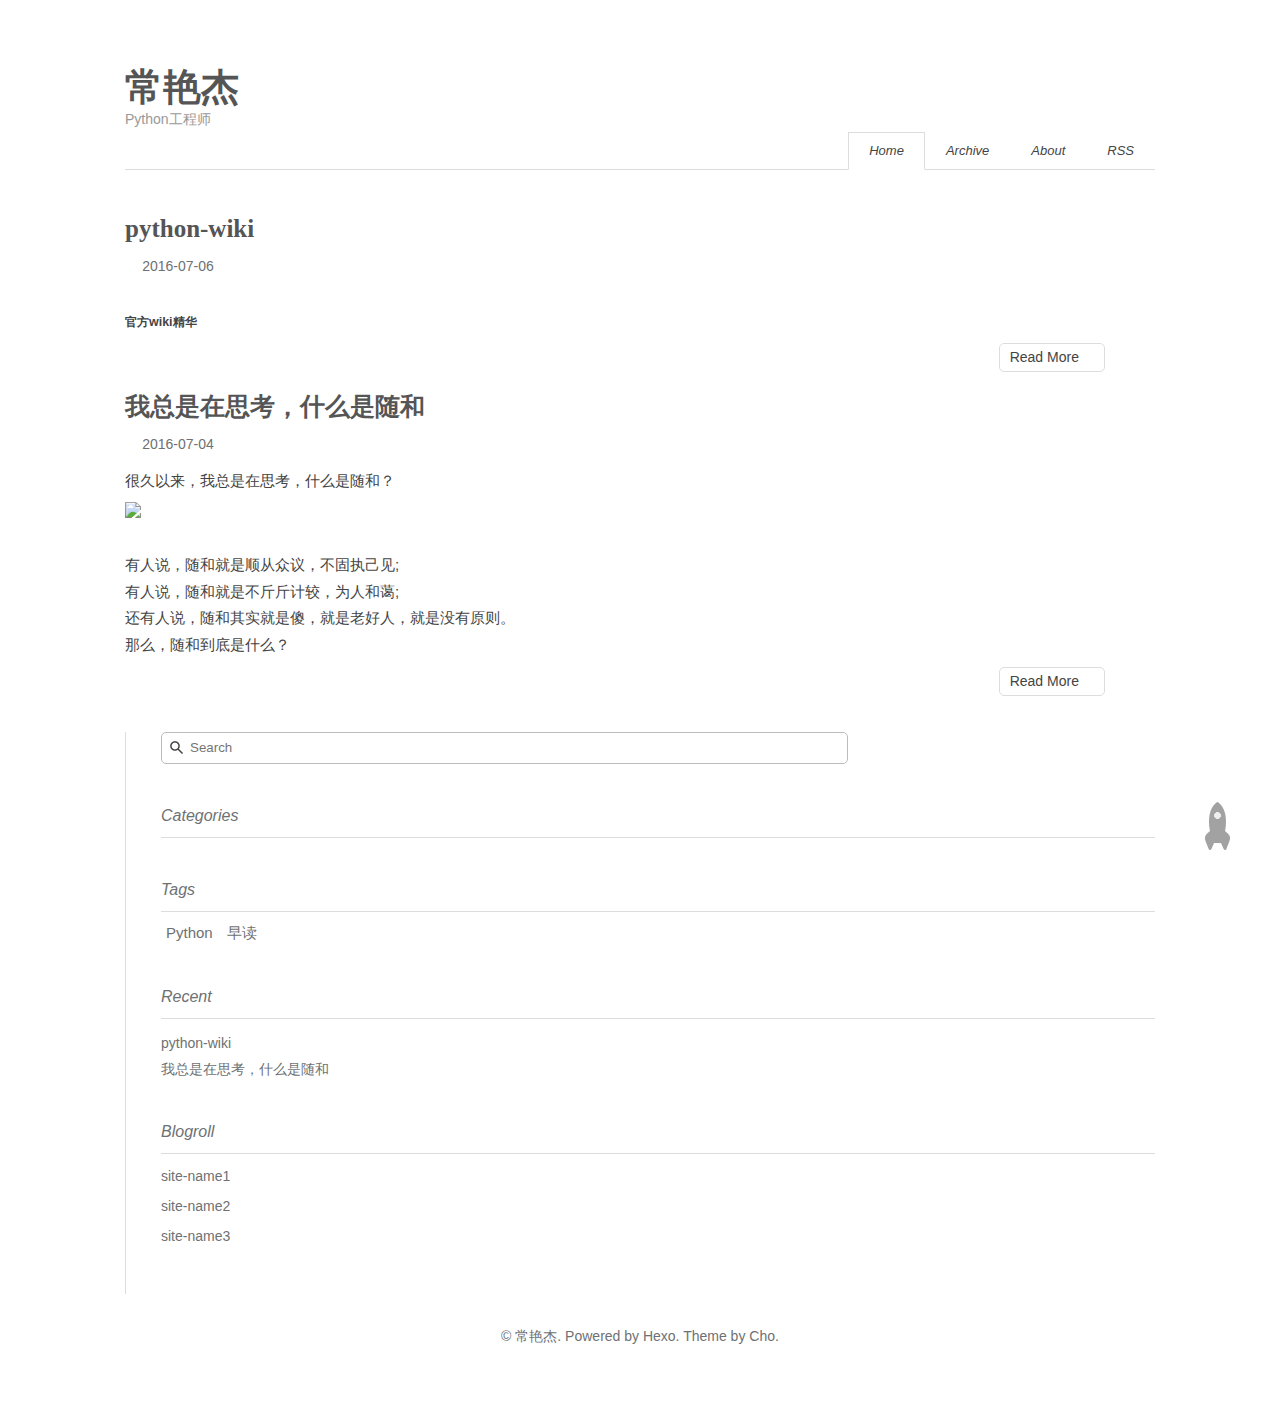
==== commit 92575cd5: "Site updated: 2016-07-08 00:23:32" ====
--- a/index.html
+++ b/index.html
@@ -1 +1 @@
-<!DOCTYPE html><html lang="zh-Hans"><head><meta http-equiv="content-type" content="text/html; charset=utf-8"><meta content="width=device-width, initial-scale=1.0, maximum-scale=1.0, user-scalable=0" name="viewport"><meta content="yes" name="apple-mobile-web-app-capable"><meta content="black-translucent" name="apple-mobile-web-app-status-bar-style"><meta content="telephone=no" name="format-detection"><meta name="description" content="对我而言，你只是一个小男孩，和其他成千上万的小男孩没有什么不同。我不需要你。你也不需要我。对你而言，我也和其它成千上万的狐狸并没有差别。但是，假如你驯服了我，我们就彼此需要了。对我而言，你就是举世无双的；对你而言，我也是独一无二的……"><title>常艳杰 | Python工程师</title><link rel="stylesheet" type="text/css" href="/css/style.css?v=0.0.0"><link rel="stylesheet" type="text/css" href="//cdn.bootcss.com/normalize/4.2.0/normalize.min.css"><link rel="stylesheet" type="text/css" href="//cdn.bootcss.com/pure/0.6.0/pure-min.css"><link rel="stylesheet" type="text/css" href="//cdn.bootcss.com/pure/0.6.0/grids-responsive-min.css"><link rel="stylesheet" href="//cdn.bootcss.com/font-awesome/4.6.3/css/font-awesome.min.css"><script type="text/javascript" src="//cdn.bootcss.com/jquery/3.0.0/jquery.min.js"></script><link rel="Shortcut Icon" type="image/x-icon" href="/favicon.ico"><link rel="apple-touch-icon" href="/apple-touch-icon.png"><link rel="apple-touch-icon-precomposed" href="/apple-touch-icon.png"><link rel="alternate" type="application/atom+xml" href="/atom.xml"></head><body><div class="body_container"><div id="header"><div class="site-name"><h1 class="hidden">常艳杰</h1><a id="logo" href="/.">常艳杰</a><p class="description">Python工程师</p></div><div id="nav-menu"><a href="/." class="current"><i class="fa fa-home"> Start</i></a><a href="/archives/"><i class="fa fa-archive"> Archiv</i></a><a href="/about/"><i class="fa fa-user"> Über</i></a><a href="/atom.xml"><i class="fa fa-rss"> RSS</i></a></div></div><div id="layout" class="pure-g"><div class="pure-u-1 pure-u-md-3-4"><div class="content_container"><div class="post"><h2 class="post-title"><a href="/2016/07/06/python-wiki/">python-wiki</a></h2><div class="post-meta">2016-07-06</div><div class="post-content"><h5 id="官方wiki精华"><a href="#官方wiki精华" class="headerlink" title="官方wiki精华"></a>官方wiki精华</h5></div><p class="readmore"><a href="/2016/07/06/python-wiki/">Mehr lesen</a></p></div><div class="post"><h2 class="post-title"><a href="/2016/07/04/suihe/">我总是在思考，什么是随和</a></h2><div class="post-meta">2016-07-04</div><div class="post-content"><p>很久以来，我总是在思考，什么是随和？<br><img src="http://cdn1.changyanjie.cn/static/images/suihe/1.jpg"><br>有人说，随和就是顺从众议，不固执己见;<br>有人说，随和就是不斤斤计较，为人和蔼;<br>还有人说，随和其实就是傻，就是老好人，就是没有原则。<br>那么，随和到底是什么？<br></div><p class="readmore"><a href="/2016/07/04/suihe/">Mehr lesen</a></p></div></div></div><div class="pure-u-1-4"><div id="sidebar"><div class="widget"><form action="//www.google.com/search" method="get" accept-charset="utf-8" target="_blank" class="search-form"><input type="text" name="q" maxlength="20" placeholder="Search"/><input type="hidden" name="sitesearch" value="http://yoursite.com"/></form></div><div class="widget"><div class="widget-title"><i class="fa fa-folder-o"> Kategorien</i></div></div><div class="widget"><div class="widget-title"><i class="fa fa-star-o"> Tags</i></div><div class="tagcloud"><a href="/tags/Python/" style="font-size: 15px;">Python</a> <a href="/tags/早读/" style="font-size: 15px;">早读</a></div></div><div class="widget"><div class="widget-title"><i class="fa fa-file-o"> Letzte</i></div><ul class="post-list"><li class="post-list-item"><a class="post-list-link" href="/2016/07/06/python-wiki/">python-wiki</a></li><li class="post-list-item"><a class="post-list-link" href="/2016/07/04/suihe/">我总是在思考，什么是随和</a></li></ul></div><div class="widget"><div class="widget-title"><i class="fa fa-external-link"> Blogroll</i></div><ul></ul><a href="http://www.example1.com/" title="site-name1" target="_blank">site-name1</a><ul></ul><a href="http://www.example2.com/" title="site-name2" target="_blank">site-name2</a><ul></ul><a href="http://www.example3.com/" title="site-name3" target="_blank">site-name3</a></div></div></div><div class="pure-u-1 pure-u-md-3-4"><div id="footer">© <a href="/." rel="nofollow">常艳杰.</a> Powered by<a rel="nofollow" target="_blank" href="https://hexo.io"> Hexo.</a><a rel="nofollow" target="_blank" href="https://github.com/tufu9441/maupassant-hexo"> Theme</a> by<a rel="nofollow" target="_blank" href="https://github.com/pagecho"> Cho.</a></div></div></div><a id="rocket" href="#top" class="show"></a><script type="text/javascript" src="/js/totop.js?v=0.0.0" async></script><script type="text/javascript" src="//cdn.bootcss.com/fancybox/2.1.5/jquery.fancybox.pack.js" async></script><script type="text/javascript" src="/js/fancybox.js?v=0.0.0" async></script><link rel="stylesheet" type="text/css" href="/css/jquery.fancybox.css?v=0.0.0"><script type="text/javascript" src="/js/codeblock-resizer.js?v=0.0.0"></script><script type="text/javascript" src="/js/smartresize.js?v=0.0.0"></script></div></body></html>+<!DOCTYPE html><html lang="zh-Hans"><head><meta http-equiv="content-type" content="text/html; charset=utf-8"><meta content="width=device-width, initial-scale=1.0, maximum-scale=1.0, user-scalable=0" name="viewport"><meta content="yes" name="apple-mobile-web-app-capable"><meta content="black-translucent" name="apple-mobile-web-app-status-bar-style"><meta content="telephone=no" name="format-detection"><meta name="description" content="对我而言，你只是一个小男孩，和其他成千上万的小男孩没有什么不同。我不需要你。你也不需要我。对你而言，我也和其它成千上万的狐狸并没有差别。但是，假如你驯服了我，我们就彼此需要了。对我而言，你就是举世无双的；对你而言，我也是独一无二的……"><title>常艳杰 | Python工程师</title><link rel="stylesheet" type="text/css" href="/css/style.css?v=0.0.0"><link rel="stylesheet" type="text/css" href="//cdn.bootcss.com/normalize/4.2.0/normalize.min.css"><link rel="stylesheet" type="text/css" href="//cdn.bootcss.com/pure/0.6.0/pure-min.css"><link rel="stylesheet" type="text/css" href="//cdn.bootcss.com/pure/0.6.0/grids-responsive-min.css"><link rel="stylesheet" href="//cdn.bootcss.com/font-awesome/4.6.3/css/font-awesome.min.css"><script type="text/javascript" src="//cdn.bootcss.com/jquery/3.0.0/jquery.min.js"></script><link rel="Shortcut Icon" type="image/x-icon" href="/favicon.ico"><link rel="apple-touch-icon" href="/apple-touch-icon.png"><link rel="apple-touch-icon-precomposed" href="/apple-touch-icon.png"><link rel="alternate" type="application/atom+xml" href="/atom.xml"></head><body><div class="body_container"><div id="header"><div class="site-name"><h1 class="hidden">常艳杰</h1><a id="logo" href="/.">常艳杰</a><p class="description">Python工程师</p></div><div id="nav-menu"><a href="/." class="current"><i class="fa fa-home"> Home</i></a><a href="/archives/"><i class="fa fa-archive"> Archive</i></a><a href="/about/"><i class="fa fa-user"> About</i></a><a href="/atom.xml"><i class="fa fa-rss"> RSS</i></a></div></div><div id="layout" class="pure-g"><div class="pure-u-1 pure-u-md-3-4"><div class="content_container"><div class="post"><h2 class="post-title"><a href="/2016/07/06/python-wiki/">python-wiki</a></h2><div class="post-meta">2016-07-06</div><div class="post-content"><h5 id="官方wiki精华"><a href="#官方wiki精华" class="headerlink" title="官方wiki精华"></a>官方wiki精华</h5></div><p class="readmore"><a href="/2016/07/06/python-wiki/">Read More</a></p></div><div class="post"><h2 class="post-title"><a href="/2016/07/04/suihe/">我总是在思考，什么是随和</a></h2><div class="post-meta">2016-07-04</div><div class="post-content"><p>很久以来，我总是在思考，什么是随和？<br><img src="http://cdn1.changyanjie.cn/static/images/suihe/1.jpg"><br>有人说，随和就是顺从众议，不固执己见;<br>有人说，随和就是不斤斤计较，为人和蔼;<br>还有人说，随和其实就是傻，就是老好人，就是没有原则。<br>那么，随和到底是什么？<br></div><p class="readmore"><a href="/2016/07/04/suihe/">Read More</a></p></div></div></div><div class="pure-u-1-4"><div id="sidebar"><div class="widget"><form action="//www.google.com/search" method="get" accept-charset="utf-8" target="_blank" class="search-form"><input type="text" name="q" maxlength="20" placeholder="Search"/><input type="hidden" name="sitesearch" value="http://yoursite.com"/></form></div><div class="widget"><div class="widget-title"><i class="fa fa-folder-o"> Categories</i></div></div><div class="widget"><div class="widget-title"><i class="fa fa-star-o"> Tags</i></div><div class="tagcloud"><a href="/tags/Python/" style="font-size: 15px;">Python</a> <a href="/tags/早读/" style="font-size: 15px;">早读</a></div></div><div class="widget"><div class="widget-title"><i class="fa fa-file-o"> Recent</i></div><ul class="post-list"><li class="post-list-item"><a class="post-list-link" href="/2016/07/06/python-wiki/">python-wiki</a></li><li class="post-list-item"><a class="post-list-link" href="/2016/07/04/suihe/">我总是在思考，什么是随和</a></li></ul></div><div class="widget"><div class="widget-title"><i class="fa fa-external-link"> Blogroll</i></div><ul></ul><a href="http://www.example1.com/" title="site-name1" target="_blank">site-name1</a><ul></ul><a href="http://www.example2.com/" title="site-name2" target="_blank">site-name2</a><ul></ul><a href="http://www.example3.com/" title="site-name3" target="_blank">site-name3</a></div></div></div><div class="pure-u-1 pure-u-md-3-4"><div id="footer">© <a href="/." rel="nofollow">常艳杰.</a> Powered by<a rel="nofollow" target="_blank" href="https://hexo.io"> Hexo.</a><a rel="nofollow" target="_blank" href="https://github.com/tufu9441/maupassant-hexo"> Theme</a> by<a rel="nofollow" target="_blank" href="https://github.com/pagecho"> Cho.</a></div></div></div><a id="rocket" href="#top" class="show"></a><script type="text/javascript" src="/js/totop.js?v=0.0.0" async></script><script type="text/javascript" src="//cdn.bootcss.com/fancybox/2.1.5/jquery.fancybox.pack.js" async></script><script type="text/javascript" src="/js/fancybox.js?v=0.0.0" async></script><link rel="stylesheet" type="text/css" href="/css/jquery.fancybox.css?v=0.0.0"><script type="text/javascript" src="/js/codeblock-resizer.js?v=0.0.0"></script><script type="text/javascript" src="/js/smartresize.js?v=0.0.0"></script></div></body></html>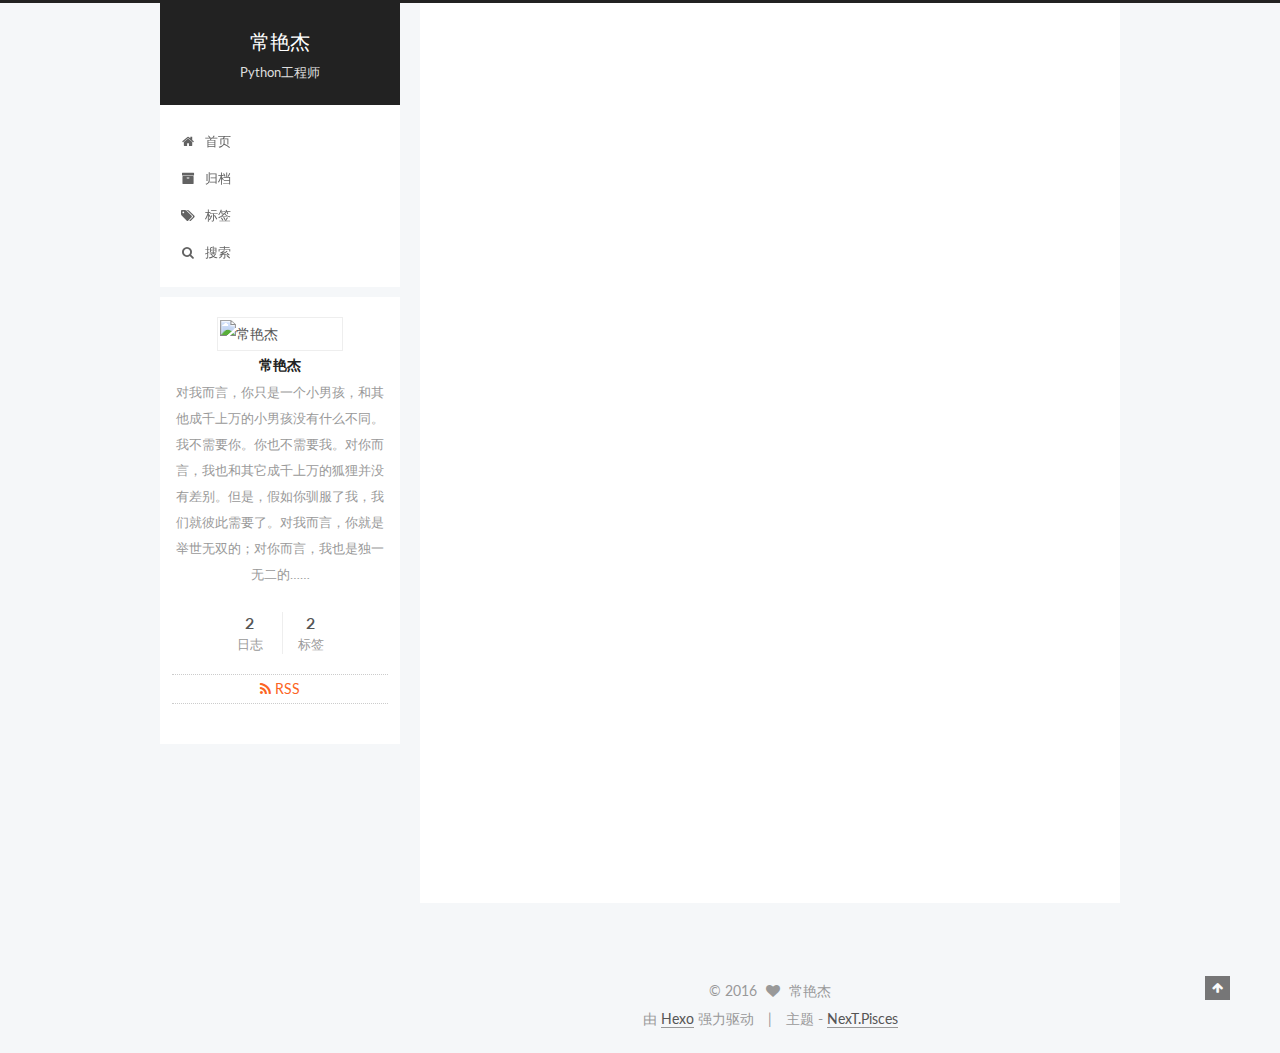
==== commit 7f0cf33c: "Site updated: 2016-07-08 00:25:37" ====
--- a/index.html
+++ b/index.html
@@ -1 +1,775 @@
-<!DOCTYPE html><html lang="zh-Hans"><head><meta http-equiv="content-type" content="text/html; charset=utf-8"><meta content="width=device-width, initial-scale=1.0, maximum-scale=1.0, user-scalable=0" name="viewport"><meta content="yes" name="apple-mobile-web-app-capable"><meta content="black-translucent" name="apple-mobile-web-app-status-bar-style"><meta content="telephone=no" name="format-detection"><meta name="description" content="对我而言，你只是一个小男孩，和其他成千上万的小男孩没有什么不同。我不需要你。你也不需要我。对你而言，我也和其它成千上万的狐狸并没有差别。但是，假如你驯服了我，我们就彼此需要了。对我而言，你就是举世无双的；对你而言，我也是独一无二的……"><title>常艳杰 | Python工程师</title><link rel="stylesheet" type="text/css" href="/css/style.css?v=0.0.0"><link rel="stylesheet" type="text/css" href="//cdn.bootcss.com/normalize/4.2.0/normalize.min.css"><link rel="stylesheet" type="text/css" href="//cdn.bootcss.com/pure/0.6.0/pure-min.css"><link rel="stylesheet" type="text/css" href="//cdn.bootcss.com/pure/0.6.0/grids-responsive-min.css"><link rel="stylesheet" href="//cdn.bootcss.com/font-awesome/4.6.3/css/font-awesome.min.css"><script type="text/javascript" src="//cdn.bootcss.com/jquery/3.0.0/jquery.min.js"></script><link rel="Shortcut Icon" type="image/x-icon" href="/favicon.ico"><link rel="apple-touch-icon" href="/apple-touch-icon.png"><link rel="apple-touch-icon-precomposed" href="/apple-touch-icon.png"><link rel="alternate" type="application/atom+xml" href="/atom.xml"></head><body><div class="body_container"><div id="header"><div class="site-name"><h1 class="hidden">常艳杰</h1><a id="logo" href="/.">常艳杰</a><p class="description">Python工程师</p></div><div id="nav-menu"><a href="/." class="current"><i class="fa fa-home"> Home</i></a><a href="/archives/"><i class="fa fa-archive"> Archive</i></a><a href="/about/"><i class="fa fa-user"> About</i></a><a href="/atom.xml"><i class="fa fa-rss"> RSS</i></a></div></div><div id="layout" class="pure-g"><div class="pure-u-1 pure-u-md-3-4"><div class="content_container"><div class="post"><h2 class="post-title"><a href="/2016/07/06/python-wiki/">python-wiki</a></h2><div class="post-meta">2016-07-06</div><div class="post-content"><h5 id="官方wiki精华"><a href="#官方wiki精华" class="headerlink" title="官方wiki精华"></a>官方wiki精华</h5></div><p class="readmore"><a href="/2016/07/06/python-wiki/">Read More</a></p></div><div class="post"><h2 class="post-title"><a href="/2016/07/04/suihe/">我总是在思考，什么是随和</a></h2><div class="post-meta">2016-07-04</div><div class="post-content"><p>很久以来，我总是在思考，什么是随和？<br><img src="http://cdn1.changyanjie.cn/static/images/suihe/1.jpg"><br>有人说，随和就是顺从众议，不固执己见;<br>有人说，随和就是不斤斤计较，为人和蔼;<br>还有人说，随和其实就是傻，就是老好人，就是没有原则。<br>那么，随和到底是什么？<br></div><p class="readmore"><a href="/2016/07/04/suihe/">Read More</a></p></div></div></div><div class="pure-u-1-4"><div id="sidebar"><div class="widget"><form action="//www.google.com/search" method="get" accept-charset="utf-8" target="_blank" class="search-form"><input type="text" name="q" maxlength="20" placeholder="Search"/><input type="hidden" name="sitesearch" value="http://yoursite.com"/></form></div><div class="widget"><div class="widget-title"><i class="fa fa-folder-o"> Categories</i></div></div><div class="widget"><div class="widget-title"><i class="fa fa-star-o"> Tags</i></div><div class="tagcloud"><a href="/tags/Python/" style="font-size: 15px;">Python</a> <a href="/tags/早读/" style="font-size: 15px;">早读</a></div></div><div class="widget"><div class="widget-title"><i class="fa fa-file-o"> Recent</i></div><ul class="post-list"><li class="post-list-item"><a class="post-list-link" href="/2016/07/06/python-wiki/">python-wiki</a></li><li class="post-list-item"><a class="post-list-link" href="/2016/07/04/suihe/">我总是在思考，什么是随和</a></li></ul></div><div class="widget"><div class="widget-title"><i class="fa fa-external-link"> Blogroll</i></div><ul></ul><a href="http://www.example1.com/" title="site-name1" target="_blank">site-name1</a><ul></ul><a href="http://www.example2.com/" title="site-name2" target="_blank">site-name2</a><ul></ul><a href="http://www.example3.com/" title="site-name3" target="_blank">site-name3</a></div></div></div><div class="pure-u-1 pure-u-md-3-4"><div id="footer">© <a href="/." rel="nofollow">常艳杰.</a> Powered by<a rel="nofollow" target="_blank" href="https://hexo.io"> Hexo.</a><a rel="nofollow" target="_blank" href="https://github.com/tufu9441/maupassant-hexo"> Theme</a> by<a rel="nofollow" target="_blank" href="https://github.com/pagecho"> Cho.</a></div></div></div><a id="rocket" href="#top" class="show"></a><script type="text/javascript" src="/js/totop.js?v=0.0.0" async></script><script type="text/javascript" src="//cdn.bootcss.com/fancybox/2.1.5/jquery.fancybox.pack.js" async></script><script type="text/javascript" src="/js/fancybox.js?v=0.0.0" async></script><link rel="stylesheet" type="text/css" href="/css/jquery.fancybox.css?v=0.0.0"><script type="text/javascript" src="/js/codeblock-resizer.js?v=0.0.0"></script><script type="text/javascript" src="/js/smartresize.js?v=0.0.0"></script></div></body></html>+<!doctype html>
+
+
+
+  
+
+
+<html class="theme-next pisces use-motion">
+<head>
+  <meta charset="UTF-8"/>
+<meta http-equiv="X-UA-Compatible" content="IE=edge,chrome=1" />
+<meta name="viewport" content="width=device-width, initial-scale=1, maximum-scale=1"/>
+
+
+
+<meta http-equiv="Cache-Control" content="no-transform" />
+<meta http-equiv="Cache-Control" content="no-siteapp" />
+
+
+
+
+
+
+
+
+
+
+
+
+  
+  
+  <link href="/vendors/fancybox/source/jquery.fancybox.css?v=2.1.5" rel="stylesheet" type="text/css" />
+
+
+
+
+  
+  
+  
+  
+
+  
+    
+    
+  
+
+  
+
+  
+
+  
+
+  
+
+  
+    
+    
+    <link href="//fonts.googleapis.com/css?family=Lato:300,300italic,400,400italic,700,700italic&subset=latin,latin-ext" rel="stylesheet" type="text/css">
+  
+
+
+
+
+
+
+<link href="/vendors/font-awesome/css/font-awesome.min.css?v=4.4.0" rel="stylesheet" type="text/css" />
+
+<link href="/css/main.css?v=5.0.1" rel="stylesheet" type="text/css" />
+
+
+  <meta name="keywords" content="Hexo, NexT" />
+
+
+
+
+
+  <link rel="alternate" href="/atom.xml" title="常艳杰" type="application/atom+xml" />
+
+
+
+
+  <link rel="shortcut icon" type="image/x-icon" href="/favicon.ico?v=5.0.1" />
+
+
+
+
+
+
+<meta name="description" content="对我而言，你只是一个小男孩，和其他成千上万的小男孩没有什么不同。我不需要你。你也不需要我。对你而言，我也和其它成千上万的狐狸并没有差别。但是，假如你驯服了我，我们就彼此需要了。对我而言，你就是举世无双的；对你而言，我也是独一无二的……">
+<meta property="og:type" content="website">
+<meta property="og:title" content="常艳杰">
+<meta property="og:url" content="http://yoursite.com/index.html">
+<meta property="og:site_name" content="常艳杰">
+<meta property="og:description" content="对我而言，你只是一个小男孩，和其他成千上万的小男孩没有什么不同。我不需要你。你也不需要我。对你而言，我也和其它成千上万的狐狸并没有差别。但是，假如你驯服了我，我们就彼此需要了。对我而言，你就是举世无双的；对你而言，我也是独一无二的……">
+<meta name="twitter:card" content="summary">
+<meta name="twitter:title" content="常艳杰">
+<meta name="twitter:description" content="对我而言，你只是一个小男孩，和其他成千上万的小男孩没有什么不同。我不需要你。你也不需要我。对你而言，我也和其它成千上万的狐狸并没有差别。但是，假如你驯服了我，我们就彼此需要了。对我而言，你就是举世无双的；对你而言，我也是独一无二的……">
+
+
+
+<script type="text/javascript" id="hexo.configuration">
+  var NexT = window.NexT || {};
+  var CONFIG = {
+    scheme: 'Pisces',
+    sidebar: {"position":"left","display":"post"},
+    fancybox: true,
+    motion: true,
+    duoshuo: {
+      userId: 0,
+      author: '博主'
+    }
+  };
+</script>
+
+
+
+
+  <link rel="canonical" href="http://yoursite.com/"/>
+
+  <title> 常艳杰 </title>
+</head>
+
+<body itemscope itemtype="http://schema.org/WebPage" lang="zh-Hans">
+
+  
+
+
+
+
+
+
+
+
+
+
+  
+  
+    
+  
+
+  <div class="container one-collumn sidebar-position-left 
+   page-home 
+ ">
+    <div class="headband"></div>
+
+    <header id="header" class="header" itemscope itemtype="http://schema.org/WPHeader">
+      <div class="header-inner"><div class="site-meta ">
+  
+
+  <div class="custom-logo-site-title">
+    <a href="/"  class="brand" rel="start">
+      <span class="logo-line-before"><i></i></span>
+      <span class="site-title">常艳杰</span>
+      <span class="logo-line-after"><i></i></span>
+    </a>
+  </div>
+  <p class="site-subtitle">Python工程师</p>
+</div>
+
+<div class="site-nav-toggle">
+  <button>
+    <span class="btn-bar"></span>
+    <span class="btn-bar"></span>
+    <span class="btn-bar"></span>
+  </button>
+</div>
+
+<nav class="site-nav">
+  
+
+  
+    <ul id="menu" class="menu">
+      
+        
+        <li class="menu-item menu-item-home">
+          <a href="/" rel="section">
+            
+              <i class="menu-item-icon fa fa-fw fa-home"></i> <br />
+            
+            首页
+          </a>
+        </li>
+      
+        
+        <li class="menu-item menu-item-archives">
+          <a href="/archives" rel="section">
+            
+              <i class="menu-item-icon fa fa-fw fa-archive"></i> <br />
+            
+            归档
+          </a>
+        </li>
+      
+        
+        <li class="menu-item menu-item-tags">
+          <a href="/tags" rel="section">
+            
+              <i class="menu-item-icon fa fa-fw fa-tags"></i> <br />
+            
+            标签
+          </a>
+        </li>
+      
+
+      
+        <li class="menu-item menu-item-search">
+          
+            <a href="#" class="popup-trigger">
+          
+            
+              <i class="menu-item-icon fa fa-search fa-fw"></i> <br />
+            
+            搜索
+          </a>
+        </li>
+      
+    </ul>
+  
+
+  
+    <div class="site-search">
+      
+  <div class="popup">
+ <span class="search-icon fa fa-search"></span>
+ <input type="text" id="local-search-input">
+ <div id="local-search-result"></div>
+ <span class="popup-btn-close">close</span>
+</div>
+
+
+    </div>
+  
+</nav>
+
+ </div>
+    </header>
+
+    <main id="main" class="main">
+      <div class="main-inner">
+        <div class="content-wrap">
+          <div id="content" class="content">
+            
+  <section id="posts" class="posts-expand">
+    
+      
+
+  
+  
+
+  
+  
+  
+
+  <article class="post post-type-normal " itemscope itemtype="http://schema.org/Article">
+
+    
+      <header class="post-header">
+
+        
+        
+          <h1 class="post-title" itemprop="name headline">
+            
+            
+              
+                
+                <a class="post-title-link" href="/2016/07/06/python-wiki/" itemprop="url">
+                  python-wiki
+                </a>
+              
+            
+          </h1>
+        
+
+        <div class="post-meta">
+          <span class="post-time">
+            <span class="post-meta-item-icon">
+              <i class="fa fa-calendar-o"></i>
+            </span>
+            <span class="post-meta-item-text">发表于</span>
+            <time itemprop="dateCreated" datetime="2016-07-06T00:26:35+08:00" content="2016-07-06">
+              2016-07-06
+            </time>
+          </span>
+
+          
+
+          
+            
+          
+
+          
+
+          
+          
+
+          
+        </div>
+      </header>
+    
+
+
+    <div class="post-body" itemprop="articleBody">
+
+      
+      
+
+      
+        
+          <h5 id="官方wiki精华"><a href="#官方wiki精华" class="headerlink" title="官方wiki精华"></a>官方wiki精华</h5>
+          <div class="post-more-link text-center">
+            <a class="btn" href="/2016/07/06/python-wiki/#more" rel="contents">
+              阅读全文 &raquo;
+            </a>
+          </div>
+        
+      
+    </div>
+
+    <div>
+      
+    </div>
+
+    <div>
+      
+    </div>
+
+    <footer class="post-footer">
+      
+
+      
+
+      
+      
+        <div class="post-eof"></div>
+      
+    </footer>
+  </article>
+
+
+    
+      
+
+  
+  
+
+  
+  
+  
+
+  <article class="post post-type-normal " itemscope itemtype="http://schema.org/Article">
+
+    
+      <header class="post-header">
+
+        
+        
+          <h1 class="post-title" itemprop="name headline">
+            
+            
+              
+                
+                <a class="post-title-link" href="/2016/07/04/suihe/" itemprop="url">
+                  我总是在思考，什么是随和
+                </a>
+              
+            
+          </h1>
+        
+
+        <div class="post-meta">
+          <span class="post-time">
+            <span class="post-meta-item-icon">
+              <i class="fa fa-calendar-o"></i>
+            </span>
+            <span class="post-meta-item-text">发表于</span>
+            <time itemprop="dateCreated" datetime="2016-07-04T22:47:39+08:00" content="2016-07-04">
+              2016-07-04
+            </time>
+          </span>
+
+          
+
+          
+            
+          
+
+          
+
+          
+          
+
+          
+        </div>
+      </header>
+    
+
+
+    <div class="post-body" itemprop="articleBody">
+
+      
+      
+
+      
+        
+          <p>很久以来，我总是在思考，什么是随和？<br><img src="http://cdn1.changyanjie.cn/static/images/suihe/1.jpg"><br>有人说，随和就是顺从众议，不固执己见;<br>有人说，随和就是不斤斤计较，为人和蔼;<br>还有人说，随和其实就是傻，就是老好人，就是没有原则。<br>那么，随和到底是什么？<br>
+          <div class="post-more-link text-center">
+            <a class="btn" href="/2016/07/04/suihe/#more" rel="contents">
+              阅读全文 &raquo;
+            </a>
+          </div>
+        
+      
+    </div>
+
+    <div>
+      
+    </div>
+
+    <div>
+      
+    </div>
+
+    <footer class="post-footer">
+      
+
+      
+
+      
+      
+        <div class="post-eof"></div>
+      
+    </footer>
+  </article>
+
+
+    
+  </section>
+
+  
+
+
+          </div>
+          
+
+
+          
+
+        </div>
+        
+          
+  
+  <div class="sidebar-toggle">
+    <div class="sidebar-toggle-line-wrap">
+      <span class="sidebar-toggle-line sidebar-toggle-line-first"></span>
+      <span class="sidebar-toggle-line sidebar-toggle-line-middle"></span>
+      <span class="sidebar-toggle-line sidebar-toggle-line-last"></span>
+    </div>
+  </div>
+
+  <aside id="sidebar" class="sidebar">
+    <div class="sidebar-inner">
+
+      
+
+      
+
+      <section class="site-overview sidebar-panel  sidebar-panel-active ">
+        <div class="site-author motion-element" itemprop="author" itemscope itemtype="http://schema.org/Person">
+          <img class="site-author-image" itemprop="image"
+               src="http://cdn1.changyanjie.cn/static/images/site/xiaowangzi.jpg"
+               alt="常艳杰" />
+          <p class="site-author-name" itemprop="name">常艳杰</p>
+          <p class="site-description motion-element" itemprop="description">对我而言，你只是一个小男孩，和其他成千上万的小男孩没有什么不同。我不需要你。你也不需要我。对你而言，我也和其它成千上万的狐狸并没有差别。但是，假如你驯服了我，我们就彼此需要了。对我而言，你就是举世无双的；对你而言，我也是独一无二的……</p>
+        </div>
+        <nav class="site-state motion-element">
+          <div class="site-state-item site-state-posts">
+            <a href="/archives">
+              <span class="site-state-item-count">2</span>
+              <span class="site-state-item-name">日志</span>
+            </a>
+          </div>
+
+          
+
+          
+            <div class="site-state-item site-state-tags">
+              <a href="/tags">
+                <span class="site-state-item-count">2</span>
+                <span class="site-state-item-name">标签</span>
+              </a>
+            </div>
+          
+
+        </nav>
+
+        
+          <div class="feed-link motion-element">
+            <a href="/atom.xml" rel="alternate">
+              <i class="fa fa-rss"></i>
+              RSS
+            </a>
+          </div>
+        
+
+        <div class="links-of-author motion-element">
+          
+        </div>
+
+        
+        
+
+        
+        
+
+      </section>
+
+      
+
+    </div>
+  </aside>
+
+
+        
+      </div>
+    </main>
+
+    <footer id="footer" class="footer">
+      <div class="footer-inner">
+        <div class="copyright" >
+  
+  &copy; 
+  <span itemprop="copyrightYear">2016</span>
+  <span class="with-love">
+    <i class="fa fa-heart"></i>
+  </span>
+  <span class="author" itemprop="copyrightHolder">常艳杰</span>
+</div>
+
+<div class="powered-by">
+  由 <a class="theme-link" href="http://hexo.io">Hexo</a> 强力驱动
+</div>
+
+<div class="theme-info">
+  主题 -
+  <a class="theme-link" href="https://github.com/iissnan/hexo-theme-next">
+    NexT.Pisces
+  </a>
+</div>
+
+        
+
+        
+      </div>
+    </footer>
+
+    <div class="back-to-top">
+      <i class="fa fa-arrow-up"></i>
+    </div>
+  </div>
+
+  
+
+<script type="text/javascript">
+  if (Object.prototype.toString.call(window.Promise) !== '[object Function]') {
+    window.Promise = null;
+  }
+</script>
+
+
+
+
+
+
+
+
+
+  
+
+
+
+  
+  <script type="text/javascript" src="/vendors/jquery/index.js?v=2.1.3"></script>
+
+  
+  <script type="text/javascript" src="/vendors/fastclick/lib/fastclick.min.js?v=1.0.6"></script>
+
+  
+  <script type="text/javascript" src="/vendors/jquery_lazyload/jquery.lazyload.js?v=1.9.7"></script>
+
+  
+  <script type="text/javascript" src="/vendors/velocity/velocity.min.js?v=1.2.1"></script>
+
+  
+  <script type="text/javascript" src="/vendors/velocity/velocity.ui.min.js?v=1.2.1"></script>
+
+  
+  <script type="text/javascript" src="/vendors/fancybox/source/jquery.fancybox.pack.js?v=2.1.5"></script>
+
+
+  
+
+
+  <script type="text/javascript" src="/js/src/utils.js?v=5.0.1"></script>
+
+  <script type="text/javascript" src="/js/src/motion.js?v=5.0.1"></script>
+
+
+
+  
+  
+
+
+  <script type="text/javascript" src="/js/src/affix.js?v=5.0.1"></script>
+
+  <script type="text/javascript" src="/js/src/schemes/pisces.js?v=5.0.1"></script>
+
+
+
+  
+
+  
+
+
+  <script type="text/javascript" src="/js/src/bootstrap.js?v=5.0.1"></script>
+
+
+
+  
+
+
+
+  
+
+
+
+
+  
+  
+  <script type="text/javascript">
+    // Popup Window;
+    var isfetched = false;
+    // Search DB path;
+    var search_path = "search.xml";
+    if (search_path.length == 0) {
+       search_path = "search.xml";
+    }
+    var path = "/" + search_path;
+    // monitor main search box;
+
+    function proceedsearch() {
+      $("body").append('<div class="popoverlay">').css('overflow', 'hidden');
+      $('.popup').toggle();
+
+    }
+    // search function;
+    var searchFunc = function(path, search_id, content_id) {
+    'use strict';
+    $.ajax({
+        url: path,
+        dataType: "xml",
+        async: true,
+        success: function( xmlResponse ) {
+            // get the contents from search data
+            isfetched = true;
+            $('.popup').detach().appendTo('.header-inner');
+            var datas = $( "entry", xmlResponse ).map(function() {
+                return {
+                    title: $( "title", this ).text(),
+                    content: $("content",this).text(),
+                    url: $( "url" , this).text()
+                };
+            }).get();
+            var $input = document.getElementById(search_id);
+            var $resultContent = document.getElementById(content_id);
+            $input.addEventListener('input', function(){
+                var matchcounts = 0;
+                var str='<ul class=\"search-result-list\">';                
+                var keywords = this.value.trim().toLowerCase().split(/[\s\-]+/);
+                $resultContent.innerHTML = "";
+                if (this.value.trim().length > 1) {
+                // perform local searching
+                datas.forEach(function(data) {
+                    var isMatch = true;
+                    var content_index = [];
+                    var data_title = data.title.trim().toLowerCase();
+                    var data_content = data.content.trim().replace(/<[^>]+>/g,"").toLowerCase();
+                    var data_url = data.url;
+                    var index_title = -1;
+                    var index_content = -1;
+                    var first_occur = -1;
+                    // only match artiles with not empty titles and contents
+                    if(data_title != '' && data_content != '') {
+                        keywords.forEach(function(keyword, i) {
+                            index_title = data_title.indexOf(keyword);
+                            index_content = data_content.indexOf(keyword);
+                            if( index_title < 0 && index_content < 0 ){
+                                isMatch = false;
+                            } else {
+                                if (index_content < 0) {
+                                    index_content = 0;
+                                }
+                                if (i == 0) {
+                                    first_occur = index_content;
+                                }
+                            }
+                        });
+                    }
+                    // show search results
+                    if (isMatch) {
+                        matchcounts += 1;
+                        str += "<li><a href='"+ data_url +"' class='search-result-title'>"+ data_title +"</a>";
+                        var content = data.content.trim().replace(/<[^>]+>/g,"");
+                        if (first_occur >= 0) {
+                            // cut out 100 characters
+                            var start = first_occur - 20;
+                            var end = first_occur + 80;
+                            if(start < 0){
+                                start = 0;
+                            }
+                            if(start == 0){
+                                end = 50;
+                            }
+                            if(end > content.length){
+                                end = content.length;
+                            }
+                            var match_content = content.substring(start, end);
+                            // highlight all keywords
+                            keywords.forEach(function(keyword){
+                                var regS = new RegExp(keyword, "gi");
+                                match_content = match_content.replace(regS, "<b class=\"search-keyword\">"+keyword+"</b>");
+                            });
+                            
+                            str += "<p class=\"search-result\">" + match_content +"...</p>"
+                        }
+                        str += "</li>";
+                    }
+                })};
+                str += "</ul>";
+                if (matchcounts == 0) { str = '<div id="no-result"><i class="fa fa-frown-o fa-5x" /></div>' }
+                if (keywords == "") { str = '<div id="no-result"><i class="fa fa-search fa-5x" /></div>' }
+                $resultContent.innerHTML = str;
+            });
+            proceedsearch();
+        }
+    });}
+
+    // handle and trigger popup window;
+    $('.popup-trigger').mousedown(function(e) {
+      e.stopPropagation();
+      if (isfetched == false) {
+        searchFunc(path, 'local-search-input', 'local-search-result');
+      } else {
+        proceedsearch();
+      };
+
+    });
+
+    $('.popup-btn-close').click(function(e){
+      $('.popup').hide();
+      $(".popoverlay").remove();
+      $('body').css('overflow', '');
+    });
+    $('.popup').click(function(e){
+      e.stopPropagation();
+    });
+  </script>
+
+  
+
+  
+
+  
+
+</body>
+</html>
--- a/css/main.css
+++ b/css/main.css
@@ -0,0 +1,2522 @@
+/* normalize.css v3.0.2 | MIT License | git.io/normalize */
+html {
+  font-family: sans-serif; /* 1 */
+  -ms-text-size-adjust: 100%; /* 2 */
+  -webkit-text-size-adjust: 100%; /* 2 */
+}
+body {
+  margin: 0;
+}
+article,
+aside,
+details,
+figcaption,
+figure,
+footer,
+header,
+hgroup,
+main,
+menu,
+nav,
+section,
+summary {
+  display: block;
+}
+audio,
+canvas,
+progress,
+video {
+  display: inline-block; /* 1 */
+  vertical-align: baseline; /* 2 */
+}
+audio:not([controls]) {
+  display: none;
+  height: 0;
+}
+[hidden],
+template {
+  display: none;
+}
+a {
+  background-color: transparent;
+}
+a:active,
+a:hover {
+  outline: 0;
+}
+abbr[title] {
+  border-bottom: 1px dotted;
+}
+b,
+strong {
+  font-weight: bold;
+}
+dfn {
+  font-style: italic;
+}
+h1 {
+  font-size: 2em;
+  margin: 0.67em 0;
+}
+mark {
+  background: #ff0;
+  color: #000;
+}
+small {
+  font-size: 80%;
+}
+sub,
+sup {
+  font-size: 75%;
+  line-height: 0;
+  position: relative;
+  vertical-align: baseline;
+}
+sup {
+  top: -0.5em;
+}
+sub {
+  bottom: -0.25em;
+}
+img {
+  border: 0;
+}
+svg:not(:root) {
+  overflow: hidden;
+}
+figure {
+  margin: 1em 40px;
+}
+hr {
+  -moz-box-sizing: content-box;
+  box-sizing: content-box;
+  height: 0;
+}
+pre {
+  overflow: auto;
+}
+code,
+kbd,
+pre,
+samp {
+  font-family: monospace, monospace;
+  font-size: 1em;
+}
+button,
+input,
+optgroup,
+select,
+textarea {
+  color: inherit; /* 1 */
+  font: inherit; /* 2 */
+  margin: 0; /* 3 */
+}
+button {
+  overflow: visible;
+}
+button,
+select {
+  text-transform: none;
+}
+button,
+html input[type="button"],
+input[type="reset"],
+input[type="submit"] {
+  -webkit-appearance: button; /* 2 */
+  cursor: pointer; /* 3 */
+}
+button[disabled],
+html input[disabled] {
+  cursor: default;
+}
+button::-moz-focus-inner,
+input::-moz-focus-inner {
+  border: 0;
+  padding: 0;
+}
+input {
+  line-height: normal;
+}
+input[type="checkbox"],
+input[type="radio"] {
+  box-sizing: border-box; /* 1 */
+  padding: 0; /* 2 */
+}
+input[type="number"]::-webkit-inner-spin-button,
+input[type="number"]::-webkit-outer-spin-button {
+  height: auto;
+}
+input[type="search"] {
+  -webkit-appearance: textfield; /* 1 */
+  -moz-box-sizing: content-box;
+  -webkit-box-sizing: content-box; /* 2 */
+  box-sizing: content-box;
+}
+input[type="search"]::-webkit-search-cancel-button,
+input[type="search"]::-webkit-search-decoration {
+  -webkit-appearance: none;
+}
+fieldset {
+  border: 1px solid #c0c0c0;
+  margin: 0 2px;
+  padding: 0.35em 0.625em 0.75em;
+}
+legend {
+  border: 0; /* 1 */
+  padding: 0; /* 2 */
+}
+textarea {
+  overflow: auto;
+}
+optgroup {
+  font-weight: bold;
+}
+table {
+  border-collapse: collapse;
+  border-spacing: 0;
+}
+td,
+th {
+  padding: 0;
+}
+::selection {
+  background: #262a30;
+  color: #fff;
+}
+body {
+  position: relative;
+  font-family: 'Lato', "PingFang SC", "Microsoft YaHei", sans-serif;
+  font-size: 14px;
+  line-height: 2;
+  color: #555;
+  background: #fff;
+}
+@media (max-width: 767px) {
+  body {
+    padding-right: 0 !important;
+  }
+}
+@media (min-width: 768px) and (max-width: 991px) {
+  body {
+    padding-right: 0 !important;
+  }
+}
+@media (min-width: 1600px) {
+  body {
+    font-size: 16px;
+  }
+}
+h1,
+h2,
+h3,
+h4,
+h5,
+h6 {
+  margin: 0;
+  padding: 0;
+  font-weight: bold;
+  line-height: 1.5;
+  font-family: 'Lato', "PingFang SC", "Microsoft YaHei", sans-serif;
+}
+h2,
+h3,
+h4,
+h5,
+h6 {
+  margin: 20px 0 15px;
+}
+h1 {
+  font-size: 22px;
+}
+@media (max-width: 767px) {
+  h1 {
+    font-size: 18px;
+  }
+}
+h2 {
+  font-size: 20px;
+}
+@media (max-width: 767px) {
+  h2 {
+    font-size: 16px;
+  }
+}
+h3 {
+  font-size: 18px;
+}
+@media (max-width: 767px) {
+  h3 {
+    font-size: 14px;
+  }
+}
+h4 {
+  font-size: 16px;
+}
+@media (max-width: 767px) {
+  h4 {
+    font-size: 12px;
+  }
+}
+h5 {
+  font-size: 14px;
+}
+@media (max-width: 767px) {
+  h5 {
+    font-size: 10px;
+  }
+}
+h6 {
+  font-size: 12px;
+}
+@media (max-width: 767px) {
+  h6 {
+    font-size: 8px;
+  }
+}
+p {
+  margin: 0 0 25px 0;
+}
+a {
+  color: #555;
+  text-decoration: none;
+  border-bottom: 1px solid #999;
+  word-wrap: break-word;
+}
+a:hover {
+  color: #222;
+  border-bottom-color: #222;
+}
+ul {
+  list-style: none;
+}
+blockquote {
+  margin: 0;
+  padding: 0;
+}
+img {
+  display: block;
+  margin: auto;
+  max-width: 100%;
+  height: auto;
+}
+hr {
+  margin: 40px 0;
+  height: 3px;
+  border: none;
+  background-color: #ddd;
+  background-image: repeating-linear-gradient(-45deg, #fff, #fff 4px, transparent 4px, transparent 8px);
+}
+blockquote {
+  padding: 0 15px;
+  color: #666;
+  border-left: 4px solid #ddd;
+}
+blockquote cite::before {
+  content: "-";
+  padding: 0 5px;
+}
+dt {
+  font-weight: 700;
+}
+dd {
+  margin: 0;
+  padding: 0;
+}
+.text-left {
+  text-align: left;
+}
+.text-center {
+  text-align: center;
+}
+.text-right {
+  text-align: right;
+}
+.text-justify {
+  text-align: justify;
+}
+.text-nowrap {
+  white-space: nowrap;
+}
+.text-lowercase {
+  text-transform: lowercase;
+}
+.text-uppercase {
+  text-transform: uppercase;
+}
+.text-capitalize {
+  text-transform: capitalize;
+}
+.center-block {
+  display: block;
+  margin-left: auto;
+  margin-right: auto;
+}
+.clearfix:before,
+.clearfix:after {
+  content: " ";
+  display: table;
+}
+.clearfix:after {
+  clear: both;
+}
+.pullquote {
+  width: 45%;
+}
+.pullquote.left {
+  float: left;
+  margin-left: 5px;
+  margin-right: 10px;
+}
+.pullquote.right {
+  float: right;
+  margin-left: 10px;
+  margin-right: 5px;
+}
+.affix.affix.affix {
+  position: fixed;
+}
+.translation {
+  margin-top: -20px;
+  font-size: 14px;
+  color: #999;
+}
+.scrollbar-measure {
+  width: 100px;
+  height: 100px;
+  overflow: scroll;
+  position: absolute;
+  top: -9999px;
+}
+.use-motion .motion-element {
+  opacity: 0;
+}
+#local-search-input {
+  padding: 3px;
+  border: none;
+  text-indent: 14px;
+  border-radius: 0;
+  width: 140px;
+  outline: none;
+  border-bottom: 1px solid #999;
+  background: inherit;
+  opacity: 0.5;
+}
+#local-search-input:focus {
+  opacity: 1;
+}
+.search-icon {
+  position: absolute;
+  top: 9px;
+}
+table {
+  margin: 20px 0;
+  width: 100%;
+  border-collapse: collapse;
+  border-spacing: 0;
+  border: 1px solid #ddd;
+  font-size: 14px;
+  table-layout: fixed;
+  word-wrap: break-all;
+}
+table>tbody>tr:nth-of-type(odd) {
+  background-color: #f9f9f9;
+}
+table>tbody>tr:hover {
+  background-color: #f5f5f5;
+}
+caption,
+th,
+td {
+  padding: 8px;
+  text-align: left;
+  vertical-align: middle;
+  font-weight: normal;
+}
+th,
+td {
+  border-bottom: 3px solid #ddd;
+  border-right: 1px solid #eee;
+}
+th {
+  padding-bottom: 10px;
+  font-weight: 700;
+}
+td {
+  border-bottom-width: 1px;
+}
+html,
+body {
+  height: 100%;
+}
+.container {
+  position: relative;
+  min-height: 100%;
+}
+.header-inner {
+  margin: 0 auto;
+  padding: 100px 0 70px;
+  width: 700px;
+}
+@media (min-width: 1600px) {
+  .container .header-inner {
+    width: 900px;
+  }
+}
+.main {
+  padding-bottom: 150px;
+}
+.main-inner {
+  margin: 0 auto;
+  width: 700px;
+}
+@media (min-width: 1600px) {
+  .container .main-inner {
+    width: 900px;
+  }
+}
+.footer {
+  position: absolute;
+  left: 0;
+  bottom: 0;
+  width: 100%;
+  min-height: 50px;
+}
+.footer-inner {
+  box-sizing: border-box;
+  margin: 20px auto;
+  width: 700px;
+}
+@media (min-width: 1600px) {
+  .container .footer-inner {
+    width: 900px;
+  }
+}
+pre,
+.highlight {
+  overflow: auto;
+  margin: 20px 0;
+  padding: 15px;
+  font-size: 13px;
+  color: #4d4d4c;
+  background: #f7f7f7;
+  line-height: 1.6;
+}
+pre,
+code {
+  font-family: consolas, Menlo, "PingFang SC", "Microsoft YaHei", monospace;
+}
+code {
+  padding: 2px 4px;
+  word-break: break-all;
+  color: #555;
+  background: #eee;
+  border-radius: 4px;
+  font-size: 13px;
+}
+pre code {
+  padding: 0;
+  color: #4d4d4c;
+  background: none;
+  text-shadow: none;
+}
+.highlight pre {
+  border: none;
+  margin: 0;
+  padding: 1px;
+}
+.highlight table {
+  margin: 0;
+  width: auto;
+  border: none;
+}
+.highlight td {
+  border: none;
+  padding: 0;
+}
+.highlight figcaption {
+  font-size: 1em;
+  color: #4d4d4c;
+  line-height: 1em;
+  margin-bottom: 1em;
+}
+.highlight figcaption:before,
+.highlight figcaption:after {
+  content: " ";
+  display: table;
+}
+.highlight figcaption:after {
+  clear: both;
+}
+.highlight figcaption a {
+  float: right;
+  color: #4d4d4c;
+}
+.highlight figcaption a:hover {
+  border-bottom-color: #4d4d4c;
+}
+.highlight .gutter pre {
+  color: #666;
+  text-align: right;
+  padding-right: 20px;
+}
+.highlight .line {
+  height: 20px;
+}
+.gist table {
+  width: auto;
+}
+.gist table td {
+  border: none;
+}
+pre .comment {
+  color: #8e908c;
+}
+pre .variable,
+pre .attribute,
+pre .tag,
+pre .regexp,
+pre .ruby .constant,
+pre .xml .tag .title,
+pre .xml .pi,
+pre .xml .doctype,
+pre .html .doctype,
+pre .css .id,
+pre .css .class,
+pre .css .pseudo {
+  color: #c82829;
+}
+pre .number,
+pre .preprocessor,
+pre .built_in,
+pre .literal,
+pre .params,
+pre .constant,
+pre .command {
+  color: #f5871f;
+}
+pre .ruby .class .title,
+pre .css .rules .attribute,
+pre .string,
+pre .value,
+pre .inheritance,
+pre .header,
+pre .ruby .symbol,
+pre .xml .cdata,
+pre .special,
+pre .number,
+pre .formula {
+  color: #718c00;
+}
+pre .title,
+pre .css .hexcolor {
+  color: #3e999f;
+}
+pre .function,
+pre .python .decorator,
+pre .python .title,
+pre .ruby .function .title,
+pre .ruby .title .keyword,
+pre .perl .sub,
+pre .javascript .title,
+pre .coffeescript .title {
+  color: #4271ae;
+}
+pre .keyword,
+pre .javascript .function {
+  color: #8959a8;
+}
+.full-image.full-image.full-image {
+  border: none;
+  max-width: 100%;
+  width: auto;
+  margin: 20px auto;
+}
+@media (min-width: 992px) {
+  .full-image.full-image.full-image {
+    max-width: none;
+    width: 126%;
+    margin: 0 -13%;
+  }
+}
+.blockquote-center,
+.page-home .post-type-quote blockquote,
+.page-post-detail .post-type-quote blockquote {
+  position: relative;
+  margin: 40px 0;
+  padding: 0;
+  border-left: none;
+  text-align: center;
+}
+.blockquote-center::before,
+.page-home .post-type-quote blockquote::before,
+.page-post-detail .post-type-quote blockquote::before,
+.blockquote-center::after,
+.page-home .post-type-quote blockquote::after,
+.page-post-detail .post-type-quote blockquote::after {
+  position: absolute;
+  content: ' ';
+  display: block;
+  width: 100%;
+  height: 24px;
+  opacity: 0.2;
+  background-repeat: no-repeat;
+  background-position: 0 -6px;
+  background-size: 22px 22px;
+}
+.blockquote-center::before,
+.page-home .post-type-quote blockquote::before,
+.page-post-detail .post-type-quote blockquote::before {
+  top: -20px;
+  background-image: url("../images/quote-l.svg");
+  border-top: 1px solid #ccc;
+}
+.blockquote-center::after,
+.page-home .post-type-quote blockquote::after,
+.page-post-detail .post-type-quote blockquote::after {
+  bottom: -20px;
+  background-image: url("../images/quote-r.svg");
+  border-bottom: 1px solid #ccc;
+  background-position: 100% 8px;
+}
+.blockquote-center p,
+.page-home .post-type-quote blockquote p,
+.page-post-detail .post-type-quote blockquote p,
+.blockquote-center div,
+.page-home .post-type-quote blockquote div,
+.page-post-detail .post-type-quote blockquote div {
+  text-align: center;
+}
+.post .post-body .group-picture img {
+  box-sizing: border-box;
+  padding: 0 3px;
+  border: none;
+}
+.post .group-picture-row {
+  overflow: hidden;
+  margin-top: 6px;
+}
+.post .group-picture-row:first-child {
+  margin-top: 0;
+}
+.post .group-picture-column {
+  float: left;
+}
+.page-post-detail .post-body .group-picture-column {
+  float: none;
+  margin-top: 10px;
+  width: auto !important;
+}
+.page-post-detail .post-body .group-picture-column img {
+  margin: 0 auto;
+}
+.page-archive .group-picture-container {
+  overflow: hidden;
+}
+.page-archive .group-picture-row {
+  float: left;
+}
+.page-archive .group-picture-row:first-child {
+  margin-top: 6px;
+}
+.page-archive .group-picture-column {
+  max-width: 150px;
+  max-height: 150px;
+}
+.btn {
+  display: inline-block;
+  padding: 0 20px;
+  font-size: 14px;
+  color: #fff;
+  background: #222;
+  border: 2px solid #555;
+  text-decoration: none;
+  border-radius: 0;
+  transition-property: background-color;
+  transition-duration: 0.2s;
+  transition-timing-function: ease-in-out;
+  transition-delay: 0s;
+}
+.btn:hover,
+.post-more-link .btn:hover {
+  border-color: #222;
+  color: #fff;
+  background: #222;
+}
+.btn-bar {
+  display: block;
+  width: 22px;
+  height: 2px;
+  background: #555;
+  border-radius: 1px;
+}
+.btn-bar+.btn-bar {
+  margin-top: 4px;
+}
+.pagination {
+  margin: 120px 0 40px;
+  text-align: center;
+  border-top: 1px solid #eee;
+}
+.page-number-basic,
+.pagination .prev,
+.pagination .next,
+.pagination .page-number,
+.pagination .space {
+  display: inline-block;
+  position: relative;
+  top: -1px;
+  margin: 0 10px;
+  padding: 0 10px;
+  line-height: 30px;
+}
+@media (max-width: 767px) {
+  .page-number-basic,
+  .pagination .prev,
+  .pagination .next,
+  .pagination .page-number,
+  .pagination .space {
+    margin: 0 5px;
+  }
+}
+.pagination .prev,
+.pagination .next,
+.pagination .page-number {
+  border-bottom: 0;
+  border-top: 1px solid #eee;
+  transition-property: border-color;
+  transition-duration: 0.2s;
+  transition-timing-function: ease-in-out;
+  transition-delay: 0s;
+}
+.pagination .prev:hover,
+.pagination .next:hover,
+.pagination .page-number:hover {
+  border-top-color: #222;
+}
+.pagination .space {
+  padding: 0;
+  margin: 0;
+}
+.pagination .prev {
+  margin-left: 0;
+}
+.pagination .next {
+  margin-right: 0;
+}
+.pagination .page-number.current {
+  color: #fff;
+  background: #ccc;
+  border-top-color: #ccc;
+}
+@media (max-width: 767px) {
+  .pagination {
+    border-top: none;
+  }
+  .pagination .prev,
+  .pagination .next,
+  .pagination .page-number {
+    margin-bottom: 10px;
+    border-top: 0;
+    border-bottom: 1px solid #eee;
+  }
+  .pagination .prev:hover,
+  .pagination .next:hover,
+  .pagination .page-number:hover {
+    border-bottom-color: #222;
+  }
+}
+.comments {
+  margin: 60px 20px 0;
+}
+.tag-cloud {
+  text-align: center;
+}
+.tag-cloud a {
+  display: inline-block;
+  margin: 10px;
+}
+.back-to-top {
+  box-sizing: border-box;
+  position: fixed;
+  bottom: -100px;
+  right: 50px;
+  z-index: 1050;
+  padding: 0 6px;
+  width: 25px;
+  background: #222;
+  font-size: 12px;
+  opacity: 0.6;
+  color: #fff;
+  cursor: pointer;
+  text-align: center;
+  -webkit-transform: translateZ(0);
+  transition-property: bottom;
+  transition-duration: 0.2s;
+  transition-timing-function: ease-in-out;
+  transition-delay: 0s;
+}
+@media (max-width: 767px) {
+  .back-to-top {
+    display: none;
+  }
+}
+@media (min-width: 768px) and (max-width: 991px) {
+  .back-to-top {
+    display: none;
+  }
+}
+.back-to-top.back-to-top-on {
+  bottom: 40px;
+}
+.header {
+  background: #fff;
+}
+.header-inner {
+  position: relative;
+}
+.headband {
+  height: 3px;
+  background: #222;
+}
+.site-meta {
+  margin: 0;
+  text-align: center;
+}
+@media (max-width: 767px) {
+  .site-meta {
+    text-align: center;
+  }
+}
+.brand {
+  position: relative;
+  display: inline-block;
+  padding: 0 40px;
+  color: #fff;
+  background: #222;
+  border-bottom: none;
+}
+.brand:hover {
+  color: #fff;
+}
+.logo {
+  display: inline-block;
+  margin-right: 5px;
+  line-height: 36px;
+  vertical-align: top;
+}
+.site-title {
+  display: inline-block;
+  vertical-align: top;
+  line-height: 36px;
+  font-size: 20px;
+  font-weight: normal;
+  font-family: 'Lato', "PingFang SC", "Microsoft YaHei", sans-serif;
+}
+.site-subtitle {
+  margin-top: 10px;
+  font-size: 13px;
+  color: #ddd;
+}
+.use-motion .brand {
+  opacity: 0;
+}
+.use-motion .logo,
+.use-motion .site-title,
+.use-motion .site-subtitle {
+  opacity: 0;
+  position: relative;
+  top: -10px;
+}
+.site-nav-toggle {
+  display: none;
+  position: absolute;
+  top: 10px;
+  left: 10px;
+}
+@media (max-width: 767px) {
+  .site-nav-toggle {
+    display: block;
+  }
+}
+.site-nav-toggle button {
+  margin-top: 2px;
+  padding: 9px 10px;
+  background: transparent;
+  border: none;
+}
+@media (max-width: 767px) {
+  .site-nav {
+    display: none;
+    margin: 0 -10px;
+    padding: 0 10px;
+    clear: both;
+    border-top: 1px solid #ddd;
+  }
+}
+@media (min-width: 768px) and (max-width: 991px) {
+  .site-nav {
+    display: block !important;
+  }
+}
+@media (min-width: 992px) {
+  .site-nav {
+    display: block !important;
+  }
+}
+.menu {
+  margin-top: 20px;
+  padding-left: 0;
+  text-align: center;
+}
+.menu .menu-item {
+  display: inline-block;
+  margin: 0 10px;
+}
+@media screen and (max-width: 767px) {
+  .menu .menu-item {
+    margin-top: 10px;
+  }
+}
+.menu .menu-item a {
+  display: block;
+  font-size: 13px;
+  text-transform: capitalize;
+  line-height: inherit;
+  border-bottom: 1px solid transparent;
+  transition-property: border-color;
+  transition-duration: 0.2s;
+  transition-timing-function: ease-in-out;
+  transition-delay: 0s;
+}
+.menu .menu-item a:hover,
+.menu-item-active a {
+  border-bottom-color: #222;
+}
+.menu .menu-item .fa {
+  margin-right: 5px;
+}
+.use-motion .menu-item {
+  opacity: 0;
+}
+.post-body {
+  font-family: 'Lato', "PingFang SC", "Microsoft YaHei", sans-serif;
+}
+@media (max-width: 767px) {
+  .post-body {
+    word-break: break-word;
+  }
+}
+.post-body .fancybox img {
+  display: block !important;
+  margin: 0 auto;
+  cursor: pointer;
+  cursor: zoom-in;
+  cursor: -webkit-zoom-in;
+}
+.post-body .image-caption,
+.post-body .figure .caption {
+  margin: 10px auto 15px;
+  text-align: center;
+  font-size: 14px;
+  color: #999;
+  font-weight: bold;
+  line-height: 1;
+}
+.post-sticky-flag {
+  display: inline-block;
+  font-size: 16px;
+  -ms-transform: rotate(30deg);
+  -webkit-transform: rotate(30deg);
+  -moz-transform: rotate(30deg);
+  -ms-transform: rotate(30deg);
+  -o-transform: rotate(30deg);
+  transform: rotate(30deg);
+}
+.posts-expand {
+  padding-top: 40px;
+}
+@media (max-width: 767px) {
+  .posts-expand {
+    margin: 0 20px;
+  }
+  .post-body pre,
+  .post-body .highlight {
+    padding: 10px;
+  }
+  .post-body pre .gutter pre,
+  .post-body .highlight .gutter pre {
+    padding-right: 10px;
+  }
+}
+@media (min-width: 992px) {
+  .posts-expand .post-body {
+    text-align: justify;
+  }
+}
+.posts-expand .post-body h2,
+.posts-expand .post-body h3,
+.posts-expand .post-body h4,
+.posts-expand .post-body h5,
+.posts-expand .post-body h6 {
+  padding-top: 10px;
+}
+.posts-expand .post-body h2 .header-anchor,
+.posts-expand .post-body h3 .header-anchor,
+.posts-expand .post-body h4 .header-anchor,
+.posts-expand .post-body h5 .header-anchor,
+.posts-expand .post-body h6 .header-anchor {
+  float: right;
+  margin-left: 10px;
+  color: #ccc;
+  border-bottom-style: none;
+  visibility: hidden;
+}
+.posts-expand .post-body h2 .header-anchor:hover,
+.posts-expand .post-body h3 .header-anchor:hover,
+.posts-expand .post-body h4 .header-anchor:hover,
+.posts-expand .post-body h5 .header-anchor:hover,
+.posts-expand .post-body h6 .header-anchor:hover {
+  color: inherit;
+}
+.posts-expand .post-body h2:hover .header-anchor,
+.posts-expand .post-body h3:hover .header-anchor,
+.posts-expand .post-body h4:hover .header-anchor,
+.posts-expand .post-body h5:hover .header-anchor,
+.posts-expand .post-body h6:hover .header-anchor {
+  visibility: visible;
+}
+.posts-expand .post-body ul li {
+  list-style: circle;
+}
+.posts-expand .post-body img {
+  box-sizing: border-box;
+  margin: auto;
+  padding: 3px;
+  border: 1px solid #ddd;
+}
+.posts-expand .fancybox img {
+  margin: 0 auto;
+}
+@media (max-width: 767px) {
+  .posts-collapse {
+    margin: 0 20px;
+  }
+  .posts-collapse .post-title,
+  .posts-collapse .post-meta {
+    display: block;
+    width: auto;
+    text-align: left;
+  }
+}
+.posts-collapse {
+  position: relative;
+  z-index: 1010;
+  margin-left: 55px;
+}
+.posts-collapse::after {
+  content: " ";
+  position: absolute;
+  top: 20px;
+  left: 0;
+  margin-left: -2px;
+  width: 4px;
+  height: 100%;
+  background: #f5f5f5;
+  z-index: -1;
+}
+@media (max-width: 767px) {
+  .posts-collapse {
+    margin: 0 20px;
+  }
+}
+.posts-collapse .collection-title {
+  position: relative;
+  margin: 60px 0;
+}
+.posts-collapse .collection-title h2 {
+  margin-left: 20px;
+}
+.posts-collapse .collection-title small {
+  color: #bbb;
+}
+.posts-collapse .collection-title::before {
+  content: " ";
+  position: absolute;
+  left: 0;
+  top: 50%;
+  margin-left: -4px;
+  margin-top: -4px;
+  width: 8px;
+  height: 8px;
+  background: #bbb;
+  border-radius: 50%;
+}
+.posts-collapse .post {
+  margin: 30px 0;
+}
+.posts-collapse .post-header {
+  position: relative;
+  transition-duration: 0.2s;
+  transition-timing-function: ease-in-out;
+  transition-delay: 0s;
+  transition-property: border;
+  border-bottom: 1px dashed #ccc;
+}
+.posts-collapse .post-header::before {
+  content: " ";
+  position: absolute;
+  left: 0;
+  top: 12px;
+  width: 6px;
+  height: 6px;
+  margin-left: -4px;
+  background: #bbb;
+  border-radius: 50%;
+  border: 1px solid #fff;
+  transition-duration: 0.2s;
+  transition-timing-function: ease-in-out;
+  transition-delay: 0s;
+  transition-property: background;
+}
+.posts-collapse .post-header:hover {
+  border-bottom-color: #666;
+}
+.posts-collapse .post-header:hover::before {
+  background: #222;
+}
+.posts-collapse .post-meta {
+  position: absolute;
+  font-size: 12px;
+  left: 20px;
+  top: 5px;
+}
+.posts-collapse .post-comments-count {
+  display: none;
+}
+.posts-collapse .post-title {
+  margin-left: 60px;
+  font-size: 16px;
+  font-weight: normal;
+  line-height: inherit;
+}
+.posts-collapse .post-title::after {
+  margin-left: 3px;
+  opacity: 0.6;
+}
+.posts-collapse .post-title a {
+  color: #666;
+  border-bottom: none;
+}
+.page-home .post-type-quote .post-header,
+.page-post-detail .post-type-quote .post-header,
+.page-home .post-type-quote .post-tags,
+.page-post-detail .post-type-quote .post-tags {
+  display: none;
+}
+.posts-expand .post-title {
+  font-size: 26px;
+  text-align: center;
+  word-break: break-word;
+  font-weight: 300;
+}
+@media (max-width: 767px) {
+  .posts-expand .post-title {
+    font-size: 22px;
+  }
+}
+.posts-expand .post-title-link {
+  display: inline-block;
+  position: relative;
+  color: #555;
+  border-bottom: none;
+  line-height: 1.2;
+  vertical-align: top;
+}
+.posts-expand .post-title-link::before {
+  content: "";
+  position: absolute;
+  width: 100%;
+  height: 2px;
+  bottom: 0;
+  left: 0;
+  background-color: #000;
+  visibility: hidden;
+  -webkit-transform: scaleX(0);
+  -moz-transform: scaleX(0);
+  -ms-transform: scaleX(0);
+  -o-transform: scaleX(0);
+  transform: scaleX(0);
+  transition-duration: 0.2s;
+  transition-timing-function: ease-in-out;
+  transition-delay: 0s;
+}
+.posts-expand .post-title-link:hover::before {
+  visibility: visible;
+  -webkit-transform: scaleX(1);
+  -moz-transform: scaleX(1);
+  -ms-transform: scaleX(1);
+  -o-transform: scaleX(1);
+  transform: scaleX(1);
+}
+.posts-expand .post-title-link .fa {
+  font-size: 16px;
+}
+.posts-expand .post-meta {
+  margin: 3px 0 60px 0;
+  color: #999;
+  font-family: 'Lato', "PingFang SC", "Microsoft YaHei", sans-serif;
+  font-size: 12px;
+  text-align: center;
+}
+.posts-expand .post-meta .post-category-list {
+  display: inline-block;
+  margin: 0;
+  padding: 3px;
+}
+.posts-expand .post-meta .post-category-list-link {
+  color: #999;
+}
+.post-meta-item-icon {
+  display: none;
+  margin-right: 3px;
+}
+@media (min-width: 768px) and (max-width: 991px) {
+  .post-meta-item-icon {
+    display: inline-block;
+  }
+}
+@media (max-width: 767px) {
+  .post-meta-item-icon {
+    display: inline-block;
+  }
+}
+@media (min-width: 768px) and (max-width: 991px) {
+  .post-meta-item-text {
+    display: none;
+  }
+}
+@media (max-width: 767px) {
+  .post-meta-item-text {
+    display: none;
+  }
+}
+@media (max-width: 767px) {
+  .posts-expand .post-comments-count {
+    display: none;
+  }
+}
+.post-more-link {
+  margin-top: 50px;
+}
+.post-more-link .btn {
+  color: #555;
+  font-size: 14px;
+  background: #fff;
+  border-radius: 2px;
+  line-height: 2;
+}
+.posts-expand .post-tags {
+  margin-top: 40px;
+  text-align: center;
+}
+.posts-expand .post-tags a {
+  display: inline-block;
+  margin-right: 10px;
+  font-size: 13px;
+}
+.post-nav {
+  overflow: hidden;
+  margin-top: 60px;
+  padding: 10px;
+  white-space: nowrap;
+  border-top: 1px solid #eee;
+}
+.post-nav-item {
+  display: inline-block;
+  width: 50%;
+  white-space: normal;
+}
+.post-nav-item a {
+  position: relative;
+  display: inline-block;
+  line-height: 25px;
+  font-size: 14px;
+  color: #555;
+  border-bottom: none;
+}
+.post-nav-item a:hover {
+  color: #222;
+  border-bottom: none;
+}
+.post-nav-item a:active {
+  top: 2px;
+}
+.post-nav-item a i {
+  font-size: 12px;
+}
+.post-nav-prev {
+  text-align: right;
+}
+.posts-expand .post-eof {
+  display: block;
+  margin: 80px auto 60px;
+  width: 8%;
+  height: 1px;
+  background: #ccc;
+  text-align: center;
+}
+.post:last-child .post-eof.post-eof.post-eof {
+  display: none;
+}
+.post-gallery {
+  display: table;
+  table-layout: fixed;
+  width: 100%;
+  border-collapse: separate;
+}
+.post-gallery-row {
+  display: table-row;
+}
+.post-gallery .post-gallery-img {
+  display: table-cell;
+  text-align: center;
+  vertical-align: middle;
+  border: none;
+}
+.post-gallery .post-gallery-img img {
+  max-width: 100%;
+  max-height: 100%;
+  border: none;
+}
+.fancybox-close,
+.fancybox-close:hover {
+  border: none;
+}
+.sidebar {
+  position: fixed;
+  right: 0;
+  top: 0;
+  bottom: 0;
+  width: 0;
+  z-index: 1040;
+  box-shadow: inset 0 2px 6px #000;
+  background: #222;
+  -webkit-transform: translateZ(0);
+}
+.sidebar a {
+  color: #999;
+  border-bottom-color: #555;
+}
+.sidebar a:hover {
+  color: #eee;
+}
+@media (min-width: 768px) and (max-width: 991px) {
+  .sidebar {
+    display: none !important;
+  }
+}
+@media (max-width: 767px) {
+  .sidebar {
+    display: none !important;
+  }
+}
+.sidebar-inner {
+  position: relative;
+  padding: 20px 10px;
+  color: #999;
+  text-align: center;
+}
+.sidebar-toggle {
+  position: fixed;
+  right: 50px;
+  bottom: 45px;
+  width: 15px;
+  height: 15px;
+  padding: 5px;
+  background: #222;
+  line-height: 0;
+  z-index: 1050;
+  cursor: pointer;
+  -webkit-transform: translateZ(0);
+}
+@media (min-width: 768px) and (max-width: 991px) {
+  .sidebar-toggle {
+    display: none;
+  }
+}
+@media (max-width: 767px) {
+  .sidebar-toggle {
+    display: none;
+  }
+}
+.sidebar-toggle-line {
+  position: relative;
+  display: inline-block;
+  vertical-align: top;
+  height: 2px;
+  width: 100%;
+  background: #fff;
+  margin-top: 3px;
+}
+.sidebar-toggle-line:first-child {
+  margin-top: 0;
+}
+.site-author-image {
+  display: block;
+  margin: 0 auto;
+  padding: 2px;
+  max-width: 120px;
+  height: auto;
+  border: 1px solid #eee;
+}
+.site-author-name {
+  margin: 0;
+  text-align: center;
+  color: #222;
+  font-weight: 600;
+}
+.site-description {
+  margin-top: 0;
+  text-align: center;
+  font-size: 13px;
+  color: #999;
+}
+.site-state {
+  overflow: hidden;
+  line-height: 1.4;
+  white-space: nowrap;
+  text-align: center;
+}
+.site-state-item {
+  display: inline-block;
+  padding: 0 15px;
+  border-left: 1px solid #eee;
+}
+.site-state-item:first-child {
+  border-left: none;
+}
+.site-state-item a {
+  border-bottom: none;
+}
+.site-state-item-count {
+  display: block;
+  text-align: center;
+  color: inherit;
+  font-weight: 600;
+  font-size: 16px;
+}
+.site-state-item-name {
+  font-size: 13px;
+  color: #999;
+}
+.feed-link {
+  margin-top: 20px;
+}
+.feed-link a {
+  display: inline-block;
+  padding: 0 15px;
+  color: #fc6423;
+  border: 1px solid #fc6423;
+  border-radius: 4px;
+}
+.feed-link a i {
+  color: #fc6423;
+  font-size: 14px;
+}
+.feed-link a:hover {
+  color: #fff;
+  background: #fc6423;
+}
+.feed-link a:hover i {
+  color: #fff;
+}
+.links-of-author {
+  margin-top: 20px;
+}
+.links-of-author a {
+  display: inline-block;
+  vertical-align: middle;
+  margin-right: 10px;
+  margin-bottom: 10px;
+  border-bottom-color: #555;
+  font-size: 13px;
+}
+.links-of-author a:before {
+  display: inline-block;
+  vertical-align: middle;
+  margin-right: 3px;
+  content: " ";
+  width: 4px;
+  height: 4px;
+  border-radius: 50%;
+  background: #12c930;
+}
+.links-of-blogroll {
+  font-size: 13px;
+}
+.links-of-blogroll-title {
+  margin-top: 20px;
+  font-size: 14px;
+  font-weight: 600;
+}
+.links-of-blogroll-list {
+  margin: 0;
+  padding: 0;
+}
+.links-of-blogroll-item {
+  padding: 2px 10px;
+}
+.sidebar-nav {
+  margin: 0 0 20px;
+  padding-left: 0;
+}
+.sidebar-nav li {
+  display: inline-block;
+  cursor: pointer;
+  border-bottom: 1px solid transparent;
+  font-size: 14px;
+  color: #555;
+}
+.sidebar-nav li:hover {
+  color: #fc6423;
+}
+.page-post-detail .sidebar-nav-toc {
+  padding: 0 5px;
+}
+.page-post-detail .sidebar-nav-overview {
+  margin-left: 10px;
+}
+.sidebar-nav .sidebar-nav-active {
+  color: #fc6423;
+  border-bottom-color: #fc6423;
+}
+.sidebar-nav .sidebar-nav-active:hover {
+  color: #fc6423;
+}
+.sidebar-panel {
+  display: none;
+}
+.sidebar-panel-active {
+  display: block;
+}
+.post-toc-empty {
+  font-size: 14px;
+  color: #666;
+}
+.post-toc-wrap {
+  overflow: hidden;
+}
+.post-toc {
+  overflow: auto;
+}
+.post-toc ol {
+  margin: 0;
+  padding: 0 2px 5px 10px;
+  text-align: left;
+  list-style: none;
+  font-size: 14px;
+}
+.post-toc ol > ol {
+  padding-left: 0;
+}
+.post-toc ol a {
+  transition-duration: 0.2s;
+  transition-timing-function: ease-in-out;
+  transition-delay: 0s;
+  transition-property: all;
+  color: #666;
+  border-bottom-color: #ccc;
+}
+.post-toc ol a:hover {
+  color: #000;
+  border-bottom-color: #000;
+}
+.post-toc .nav-item {
+  overflow: hidden;
+  text-overflow: ellipsis;
+  white-space: nowrap;
+  line-height: 1.8;
+}
+.post-toc .nav .nav-child {
+  display: none;
+}
+.post-toc .nav .active > .nav-child {
+  display: block;
+}
+.post-toc .nav .active-current > .nav-child {
+  display: block;
+}
+.post-toc .nav .active-current > .nav-child > .nav-item {
+  display: block;
+}
+.post-toc .nav .active > a {
+  color: #fc6423;
+  border-bottom-color: #fc6423;
+}
+.post-toc .nav .active-current > a {
+  color: #fc6423;
+}
+.post-toc .nav .active-current > a:hover {
+  color: #fc6423;
+}
+.footer {
+  font-size: 14px;
+  color: #999;
+}
+.footer img {
+  border: none;
+}
+.footer-inner {
+  text-align: center;
+}
+.with-love {
+  display: inline-block;
+  margin: 0 5px;
+}
+.powered-by,
+.theme-info {
+  display: inline-block;
+}
+.powered-by {
+  margin-right: 10px;
+}
+.powered-by::after {
+  content: "|";
+  padding-left: 10px;
+}
+.cc-license {
+  margin-top: 10px;
+  text-align: center;
+}
+.cc-license .cc-opacity {
+  opacity: 0.7;
+  border-bottom: none;
+}
+.cc-license .cc-opacity:hover {
+  opacity: 0.9;
+}
+.cc-license img {
+  display: inline-block;
+}
+.theme-next #ds-thread #ds-reset {
+  color: #555;
+}
+.theme-next #ds-thread #ds-reset .ds-replybox {
+  margin-bottom: 30px;
+}
+.theme-next #ds-thread #ds-reset .ds-replybox .ds-avatar,
+.theme-next #ds-reset .ds-avatar img {
+  box-shadow: none;
+}
+.theme-next #ds-thread #ds-reset .ds-textarea-wrapper {
+  border-color: #c7d4e1;
+  background: none;
+  border-top-right-radius: 3px;
+  border-top-left-radius: 3px;
+}
+.theme-next #ds-thread #ds-reset .ds-textarea-wrapper textarea {
+  height: 60px;
+}
+.theme-next #ds-reset .ds-rounded-top {
+  border-radius: 0;
+}
+.theme-next #ds-thread #ds-reset .ds-post-toolbar {
+  box-sizing: border-box;
+  border: 1px solid #c7d4e1;
+  background: #f6f8fa;
+}
+.theme-next #ds-thread #ds-reset .ds-post-options {
+  height: 40px;
+  border: none;
+  background: none;
+}
+.theme-next #ds-thread #ds-reset .ds-toolbar-buttons {
+  top: 11px;
+}
+.theme-next #ds-thread #ds-reset .ds-sync {
+  top: 5px;
+}
+.theme-next #ds-thread #ds-reset .ds-post-button {
+  top: 4px;
+  right: 5px;
+  width: 90px;
+  height: 30px;
+  border: 1px solid #c5ced7;
+  border-radius: 3px;
+  background-image: linear-gradient(#fbfbfc, #f5f7f9);
+  color: #60676d;
+}
+.theme-next #ds-thread #ds-reset .ds-post-button:hover {
+  background-position: 0 -30px;
+  color: #60676d;
+}
+.theme-next #ds-thread #ds-reset .ds-comments-info {
+  padding: 10px 0;
+}
+.theme-next #ds-thread #ds-reset .ds-sort {
+  display: none;
+}
+.theme-next #ds-thread #ds-reset li.ds-tab a.ds-current {
+  border: none;
+  background: #f6f8fa;
+  color: #60676d;
+}
+.theme-next #ds-thread #ds-reset li.ds-tab a.ds-current:hover {
+  background-color: #e9f0f7;
+  color: #60676d;
+}
+.theme-next #ds-thread #ds-reset li.ds-tab a {
+  border-radius: 2px;
+  padding: 5px;
+}
+.theme-next #ds-thread #ds-reset .ds-login-buttons p {
+  color: #999;
+  line-height: 36px;
+}
+.theme-next #ds-thread #ds-reset .ds-login-buttons .ds-service-list li {
+  height: 28px;
+}
+.theme-next #ds-thread #ds-reset .ds-service-list a {
+  background: none;
+  padding: 5px;
+  border: 1px solid;
+  border-radius: 3px;
+  text-align: center;
+}
+.theme-next #ds-thread #ds-reset .ds-service-list a:hover {
+  color: #fff;
+  background: #666;
+}
+.theme-next #ds-thread #ds-reset .ds-service-list .ds-weibo {
+  color: #fc9b00;
+  border-color: #fc9b00;
+}
+.theme-next #ds-thread #ds-reset .ds-service-list .ds-weibo:hover {
+  background: #fc9b00;
+}
+.theme-next #ds-thread #ds-reset .ds-service-list .ds-qq {
+  color: #60a3ec;
+  border-color: #60a3ec;
+}
+.theme-next #ds-thread #ds-reset .ds-service-list .ds-qq:hover {
+  background: #60a3ec;
+}
+.theme-next #ds-thread #ds-reset .ds-service-list .ds-renren {
+  color: #2e7ac4;
+  border-color: #2e7ac4;
+}
+.theme-next #ds-thread #ds-reset .ds-service-list .ds-renren:hover {
+  background: #2e7ac4;
+}
+.theme-next #ds-thread #ds-reset .ds-service-list .ds-douban {
+  color: #37994c;
+  border-color: #37994c;
+}
+.theme-next #ds-thread #ds-reset .ds-service-list .ds-douban:hover {
+  background: #37994c;
+}
+.theme-next #ds-thread #ds-reset .ds-service-list .ds-kaixin {
+  color: #fef20d;
+  border-color: #fef20d;
+}
+.theme-next #ds-thread #ds-reset .ds-service-list .ds-kaixin:hover {
+  background: #fef20d;
+}
+.theme-next #ds-thread #ds-reset .ds-service-list .ds-netease {
+  color: #f00;
+  border-color: #f00;
+}
+.theme-next #ds-thread #ds-reset .ds-service-list .ds-netease:hover {
+  background: #f00;
+}
+.theme-next #ds-thread #ds-reset .ds-service-list .ds-sohu {
+  color: #ffcb05;
+  border-color: #ffcb05;
+}
+.theme-next #ds-thread #ds-reset .ds-service-list .ds-sohu:hover {
+  background: #ffcb05;
+}
+.theme-next #ds-thread #ds-reset .ds-service-list .ds-baidu {
+  color: #2831e0;
+  border-color: #2831e0;
+}
+.theme-next #ds-thread #ds-reset .ds-service-list .ds-baidu:hover {
+  background: #2831e0;
+}
+.theme-next #ds-thread #ds-reset .ds-service-list .ds-google {
+  color: #166bec;
+  border-color: #166bec;
+}
+.theme-next #ds-thread #ds-reset .ds-service-list .ds-google:hover {
+  background: #166bec;
+}
+.theme-next #ds-thread #ds-reset .ds-service-list .ds-weixin {
+  color: #00ce0d;
+  border-color: #00ce0d;
+}
+.theme-next #ds-thread #ds-reset .ds-service-list .ds-weixin:hover {
+  background: #00ce0d;
+}
+.theme-next #ds-thread #ds-reset .ds-service-list .ds-more-services {
+  border: none;
+}
+.theme-next #ds-thread #ds-reset .ds-service-list .ds-more-services:hover {
+  background: none;
+}
+.theme-next #ds-reset .duoshuo-ua-admin {
+  display: inline-block;
+  color: #f00;
+}
+.theme-next #ds-reset .duoshuo-ua-platform,
+.theme-next #ds-reset .duoshuo-ua-browser {
+  color: #ccc;
+}
+.theme-next #ds-reset .duoshuo-ua-platform .fa,
+.theme-next #ds-reset .duoshuo-ua-browser .fa {
+  display: inline-block;
+  margin-right: 3px;
+}
+.theme-next #ds-reset .duoshuo-ua-separator {
+  display: inline-block;
+  margin-left: 5px;
+}
+.theme-next .this_ua {
+  background-color: #ccc !important;
+  border-radius: 4px;
+  padding: 0 5px !important;
+  margin: 1px 1px !important;
+  border: 1px solid #bbb !important;
+  color: #fff;
+  display: inline-block !important;
+}
+.theme-next .this_ua.admin {
+  background-color: #d9534f !important;
+  border-color: #d9534f !important;
+}
+.theme-next .this_ua.platform.iOS,
+.theme-next .this_ua.platform.Mac,
+.theme-next .this_ua.platform.Windows {
+  background-color: #39b3d7 !important;
+  border-color: #46b8da !important;
+}
+.theme-next .this_ua.platform.Linux {
+  background-color: #3a3a3a !important;
+  border-color: #1f1f1f !important;
+}
+.theme-next .this_ua.platform.Android {
+  background-color: #00c47d !important;
+  border-color: #01b171 !important;
+}
+.theme-next .this_ua.browser.Mobile,
+.theme-next .this_ua.browser.Chrome {
+  background-color: #5cb85c !important;
+  border-color: #4cae4c !important;
+}
+.theme-next .this_ua.browser.Firefox {
+  background-color: #f0ad4e !important;
+  border-color: #eea236 !important;
+}
+.theme-next .this_ua.browser.Maxthon,
+.theme-next .this_ua.browser.IE {
+  background-color: #428bca !important;
+  border-color: #357ebd !important;
+}
+.theme-next .this_ua.browser.baidu,
+.theme-next .this_ua.browser.UCBrowser,
+.theme-next .this_ua.browser.Opera {
+  background-color: #d9534f !important;
+  border-color: #d43f3a !important;
+}
+.theme-next .this_ua.browser.Android,
+.theme-next .this_ua.browser.QQBrowser {
+  background-color: #78ace9 !important;
+  border-color: #4cae4c !important;
+}
+.post-spread {
+  margin-top: 20px;
+  text-align: center;
+}
+.jiathis_style {
+  display: inline-block;
+}
+.jiathis_style a {
+  border: none;
+}
+.post-spread {
+  margin-top: 20px;
+  text-align: center;
+}
+.bdshare-slide-button-box a {
+  border: none;
+}
+.bdsharebuttonbox {
+  display: inline-block;
+}
+.bdsharebuttonbox a {
+  border: none;
+}
+ul.search-result-list {
+  padding-left: 0px;
+  margin: 0px 5px 0px 8px;
+}
+p.search-result {
+  border-bottom: 1px dashed #ccc;
+  padding: 5px 0;
+}
+a.search-result-title {
+  font-weight: bold;
+}
+a.search-result {
+  border-bottom: transparent;
+  display: block;
+  white-space: nowrap;
+  overflow: hidden;
+  text-overflow: ellipsis;
+}
+.search-keyword {
+  border-bottom: 1px dashed #4088b8;
+  font-weight: bold;
+}
+#local-search-result {
+  height: 90%;
+  overflow: auto;
+}
+.popup {
+  display: none;
+  position: fixed;
+  top: 10%;
+  left: 50%;
+  width: 700px;
+  height: 80%;
+  margin-left: -350px;
+  padding: 3px 0 0 10px;
+  background: #fff;
+  color: #333;
+  z-index: 9999;
+  border-radius: 5px;
+}
+@media (max-width: 767px) {
+  .popup {
+    padding: 3px;
+    top: 0;
+    left: 0;
+    margin: 0;
+    width: 100%;
+    height: 100%;
+    border-radius: 0px;
+  }
+}
+.popoverlay {
+  position: fixed;
+  width: 100%;
+  height: 100%;
+  top: 0px;
+  left: 0px;
+  z-index: 2080;
+  background-color: rgba(0,0,0,0.3);
+}
+#local-search-input {
+  margin-bottom: 10px;
+  width: 50%;
+}
+.popup-btn-close {
+  position: absolute;
+  top: 6px;
+  right: 14px;
+  color: #4ebd79;
+  font-size: 14px;
+  font-weight: bold;
+  text-transform: uppercase;
+  cursor: pointer;
+}
+#no-result {
+  position: absolute;
+  left: 44%;
+  top: 42%;
+  color: #ccc;
+}
+.busuanzi-count:before {
+  content: " ";
+  float: left;
+  width: 260px;
+  min-height: 25px;
+}
+@media (min-width: 768px) and (max-width: 991px) {
+  .busuanzi-count {
+    width: auto;
+  }
+  .busuanzi-count:before {
+    display: none;
+  }
+}
+@media (max-width: 767px) {
+  .busuanzi-count {
+    width: auto;
+  }
+  .busuanzi-count:before {
+    display: none;
+  }
+}
+.site-uv,
+.site-pv,
+.page-pv {
+  display: inline-block;
+}
+.site-uv .busuanzi-value,
+.site-pv .busuanzi-value,
+.page-pv .busuanzi-value {
+  margin: 0 5px;
+}
+.site-uv {
+  margin-right: 10px;
+}
+.site-uv::after {
+  content: "|";
+  padding-left: 10px;
+}
+.use-motion .post {
+  opacity: 0;
+}
+.page-archive .archive-page-counter {
+  position: relative;
+  top: 3px;
+  left: 20px;
+}
+@media (max-width: 767px) {
+  .page-archive .archive-page-counter {
+    top: 5px;
+  }
+}
+.page-archive .posts-collapse .archive-move-on {
+  position: absolute;
+  top: 11px;
+  left: 0;
+  margin-left: -6px;
+  width: 10px;
+  height: 10px;
+  opacity: 0.5;
+  background: #555;
+  border: 1px solid #fff;
+  border-radius: 50%;
+}
+.category-all-page .category-all-title {
+  text-align: center;
+}
+.category-all-page .category-all {
+  margin-top: 20px;
+}
+.category-all-page .category-list {
+  margin: 0;
+  padding: 0;
+  list-style: none;
+}
+.category-all-page .category-list-item {
+  margin: 5px 10px;
+}
+.category-all-page .category-list-count {
+  color: #bbb;
+}
+.category-all-page .category-list-count:before {
+  display: inline;
+  content: " (";
+}
+.category-all-page .category-list-count:after {
+  display: inline;
+  content: ") ";
+}
+.category-all-page .category-list-child {
+  padding-left: 10px;
+}
+.page-post-detail .sidebar-toggle-line {
+  background: #fc6423;
+}
+.page-post-detail .comments {
+  overflow: hidden;
+}
+body {
+  background: #f5f7f9;
+}
+@media (min-width: 992px) {
+  .full-image.full-image.full-image {
+    max-width: none;
+    width: 118%;
+    margin: 0 -9%;
+  }
+}
+.header {
+  position: relative;
+  margin: 0 auto;
+  width: 960px;
+}
+@media (min-width: 768px) and (max-width: 991px) {
+  .header {
+    width: auto;
+  }
+}
+@media (max-width: 767px) {
+  .header {
+    width: auto;
+  }
+}
+.header-inner {
+  position: absolute;
+  top: 0;
+  overflow: hidden;
+  padding: 0;
+  width: 240px;
+  background: #fff;
+}
+@media (min-width: 1600px) {
+  .container .header-inner {
+    width: 240px;
+  }
+}
+@media (min-width: 768px) and (max-width: 991px) {
+  .header-inner {
+    position: relative;
+    width: auto;
+  }
+}
+@media (max-width: 767px) {
+  .header-inner {
+    position: relative;
+    width: auto;
+  }
+}
+.main:before,
+.main:after {
+  content: " ";
+  display: table;
+}
+.main:after {
+  clear: both;
+}
+@media (min-width: 768px) and (max-width: 991px) {
+  .main {
+    padding-bottom: 100px;
+  }
+}
+@media (max-width: 767px) {
+  .main {
+    padding-bottom: 100px;
+  }
+}
+.container .main-inner {
+  width: 960px;
+}
+@media (min-width: 768px) and (max-width: 991px) {
+  .container .main-inner {
+    width: auto;
+  }
+}
+@media (max-width: 767px) {
+  .container .main-inner {
+    width: auto;
+  }
+}
+.content-wrap {
+  float: right;
+  box-sizing: border-box;
+  padding: 40px;
+  width: 700px;
+  background: #fff;
+  min-height: 700px;
+}
+@media (min-width: 768px) and (max-width: 991px) {
+  .content-wrap {
+    width: 100%;
+    padding: 20px;
+  }
+}
+@media (max-width: 767px) {
+  .content-wrap {
+    width: 100%;
+    padding: 20px;
+    min-height: auto;
+  }
+}
+.sidebar {
+  position: static;
+  float: left;
+  margin-top: 300px;
+  width: 240px;
+  background: #fff;
+  box-shadow: none;
+}
+@media (min-width: 768px) and (max-width: 991px) {
+  .sidebar {
+    display: none;
+  }
+}
+@media (max-width: 767px) {
+  .sidebar {
+    display: none;
+  }
+}
+.sidebar-toggle {
+  display: none;
+}
+.footer-inner {
+  width: 960px;
+}
+.footer-inner:before {
+  content: " ";
+  float: left;
+  width: 260px;
+  min-height: 50px;
+}
+@media (min-width: 768px) and (max-width: 991px) {
+  .footer-inner {
+    width: auto;
+  }
+  .footer-inner:before {
+    display: none;
+  }
+}
+@media (max-width: 767px) {
+  .footer-inner {
+    width: auto;
+  }
+  .footer-inner:before {
+    display: none;
+  }
+}
+.sidebar-position-right .header-inner {
+  right: 0;
+}
+.sidebar-position-right .content-wrap {
+  float: left;
+}
+.sidebar-position-right .sidebar {
+  float: right;
+}
+.sidebar-position-right .footer-inner:before {
+  float: right;
+}
+.site-meta {
+  padding: 20px 0;
+  color: #fff;
+  background: #222;
+}
+@media (min-width: 768px) and (max-width: 991px) {
+  .site-meta {
+    box-shadow: 0 0 16px rgba(0,0,0,0.5);
+  }
+}
+@media (max-width: 767px) {
+  .site-meta {
+    box-shadow: 0 0 16px rgba(0,0,0,0.5);
+  }
+}
+.brand {
+  display: block;
+  padding: 0;
+  background: none;
+}
+.brand:hover {
+  color: #fff;
+}
+.site-subtitle {
+  margin: 0;
+}
+.site-search form {
+  display: none;
+}
+.site-nav {
+  border-top: none;
+}
+@media (min-width: 768px) and (max-width: 991px) {
+  .site-nav {
+    display: none !important;
+  }
+}
+@media (min-width: 768px) and (max-width: 991px) {
+  .site-nav-on {
+    display: block !important;
+  }
+}
+.menu .menu-item {
+  display: block;
+  margin: 0;
+  list-style: none;
+}
+.menu .menu-item a {
+  position: relative;
+  box-sizing: border-box;
+  padding: 5px 20px;
+  text-align: left;
+  line-height: inherit;
+  transition-property: background-color;
+  transition-duration: 0.2s;
+  transition-timing-function: ease-in-out;
+  transition-delay: 0s;
+}
+.menu .menu-item a:hover,
+.menu-item-active a {
+  background: #f9f9f9;
+  border-bottom-color: #fff;
+}
+.menu .menu-item br {
+  display: none;
+}
+.menu-item-active a:after {
+  content: " ";
+  position: absolute;
+  top: 50%;
+  margin-top: -3px;
+  right: 15px;
+  width: 6px;
+  height: 6px;
+  border-radius: 50%;
+  background-color: #bbb;
+}
+.btn-bar {
+  background-color: #fff;
+}
+.site-nav-toggle {
+  top: 20px;
+  left: 20px;
+}
+@media (min-width: 768px) and (max-width: 991px) {
+  .site-nav-toggle {
+    display: block;
+  }
+}
+.use-motion .sidebar .motion-element {
+  opacity: 1;
+}
+.sidebar {
+  display: none;
+  right: auto;
+  bottom: auto;
+  -webkit-transform: none;
+}
+.sidebar-inner {
+  box-sizing: border-box;
+  width: 240px;
+  color: #555;
+  background: #fff;
+}
+.sidebar-inner.affix {
+  position: fixed;
+  top: 0;
+}
+.site-overview {
+  margin: 0 2px;
+  text-align: left;
+}
+.site-author:before,
+.site-author:after {
+  content: " ";
+  display: table;
+}
+.site-author:after {
+  clear: both;
+}
+.sidebar a {
+  color: #555;
+}
+.sidebar a:hover {
+  color: #222;
+}
+.links-of-author-item a:before {
+  display: none;
+}
+.links-of-author-item a {
+  border-bottom: none;
+  text-decoration: underline;
+}
+.feed-link {
+  border-top: 1px dotted #ccc;
+  border-bottom: 1px dotted #ccc;
+  text-align: center;
+}
+.feed-link a {
+  display: block;
+  color: #fc6423;
+  border: none;
+}
+.feed-link a:hover {
+  background: none;
+  color: #e34603;
+}
+.feed-link a:hover i {
+  color: #e34603;
+}
+.links-of-author:before,
+.links-of-author:after {
+  content: " ";
+  display: table;
+}
+.links-of-author:after {
+  clear: both;
+}
+.links-of-author-item {
+  float: left;
+  margin: 5px 0 0;
+  width: 50%;
+}
+.links-of-author-item a {
+  box-sizing: border-box;
+  display: inline-block;
+  margin-right: 0;
+  margin-bottom: 0;
+  padding: 0 5px;
+  overflow: hidden;
+  white-space: nowrap;
+  text-overflow: ellipsis;
+}
+.links-of-author-item a {
+  display: block;
+  text-decoration: none;
+}
+.links-of-author-item a:hover {
+  border-radius: 4px;
+  background: #eee;
+}
+.links-of-author-item .fa {
+  margin-right: 2px;
+  font-size: 16px;
+}
+.links-of-author-item .fa-globe {
+  font-size: 15px;
+}
+.links-of-blogroll {
+  margin-top: 20px;
+  padding: 3px 0 0;
+  border-top: 1px dotted #ccc;
+}
+.links-of-blogroll-title {
+  margin-top: 0;
+}
+.links-of-blogroll-item {
+  padding: 0;
+}
+.links-of-blogroll-inline:before,
+.links-of-blogroll-inline:after {
+  content: " ";
+  display: table;
+}
+.links-of-blogroll-inline:after {
+  clear: both;
+}
+.links-of-blogroll-inline .links-of-blogroll-item {
+  float: left;
+  margin: 5px 0 0;
+  width: 50%;
+}
+.links-of-blogroll-inline .links-of-blogroll-item a {
+  box-sizing: border-box;
+  display: inline-block;
+  margin-right: 0;
+  margin-bottom: 0;
+  padding: 0 5px;
+  overflow: hidden;
+  white-space: nowrap;
+  text-overflow: ellipsis;
+}
+@media (max-width: 767px) {
+  .post-body {
+    text-align: justify;
+  }
+}
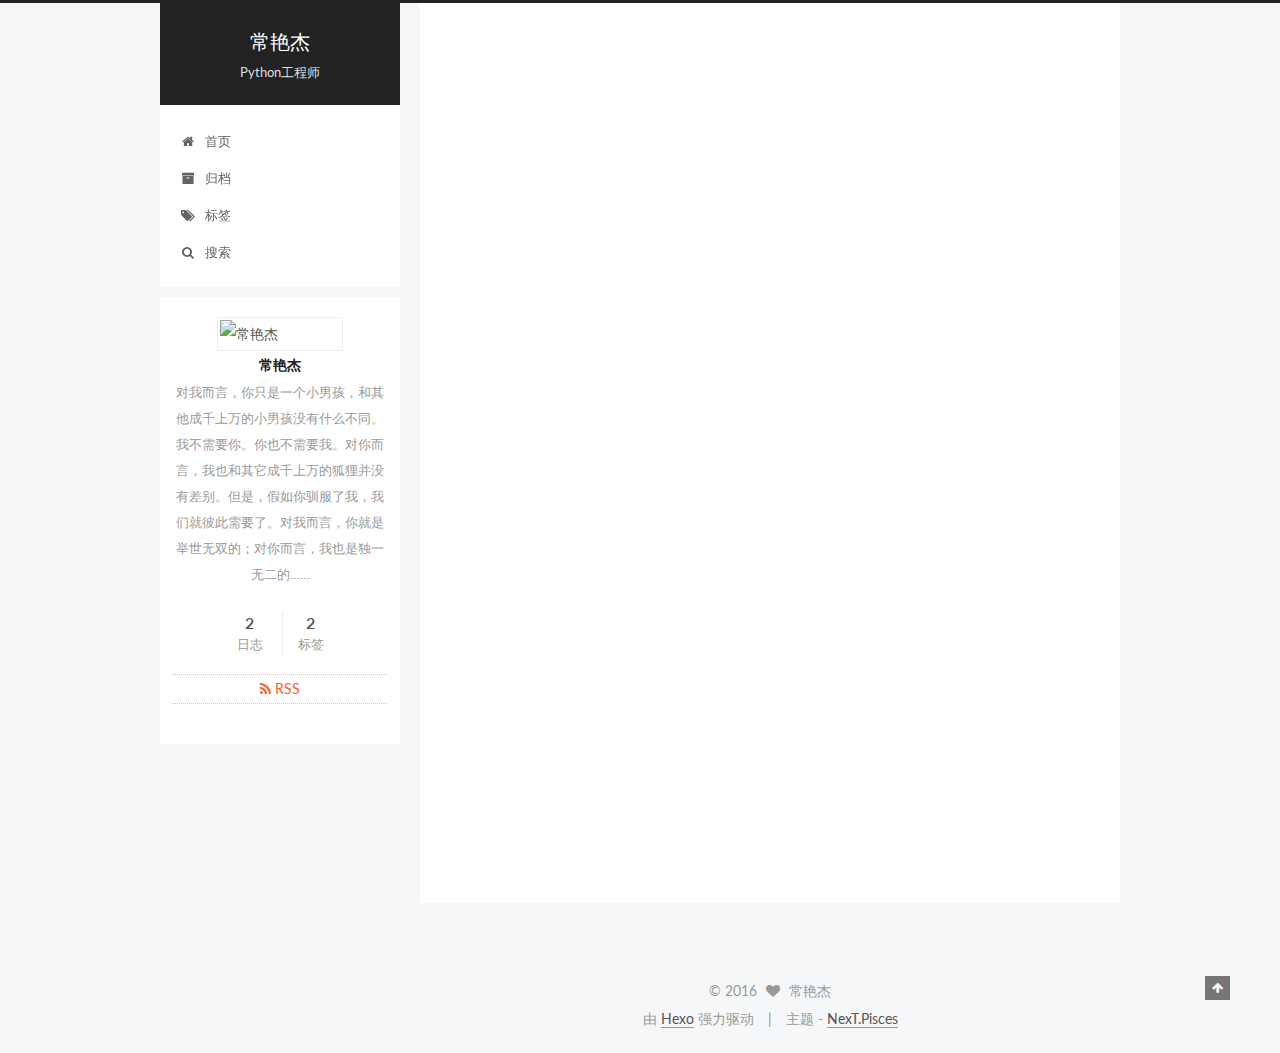
==== commit 6983b450: "Site updated: 2016-07-10 00:32:04" ====
--- a/index.html
+++ b/index.html
@@ -373,7 +373,7 @@
               <i class="fa fa-calendar-o"></i>
             </span>
             <span class="post-meta-item-text">发表于</span>
-            <time itemprop="dateCreated" datetime="2016-07-04T22:47:39+08:00" content="2016-07-04">
+            <time itemprop="dateCreated" datetime="2016-07-04T22:47:00+08:00" content="2016-07-04">
               2016-07-04
             </time>
           </span>
--- a/css/main.css
+++ b/css/main.css
@@ -1549,7 +1549,7 @@
   width: 4px;
   height: 4px;
   border-radius: 50%;
-  background: #12c930;
+  background: #249ef2;
 }
 .links-of-blogroll {
   font-size: 13px;
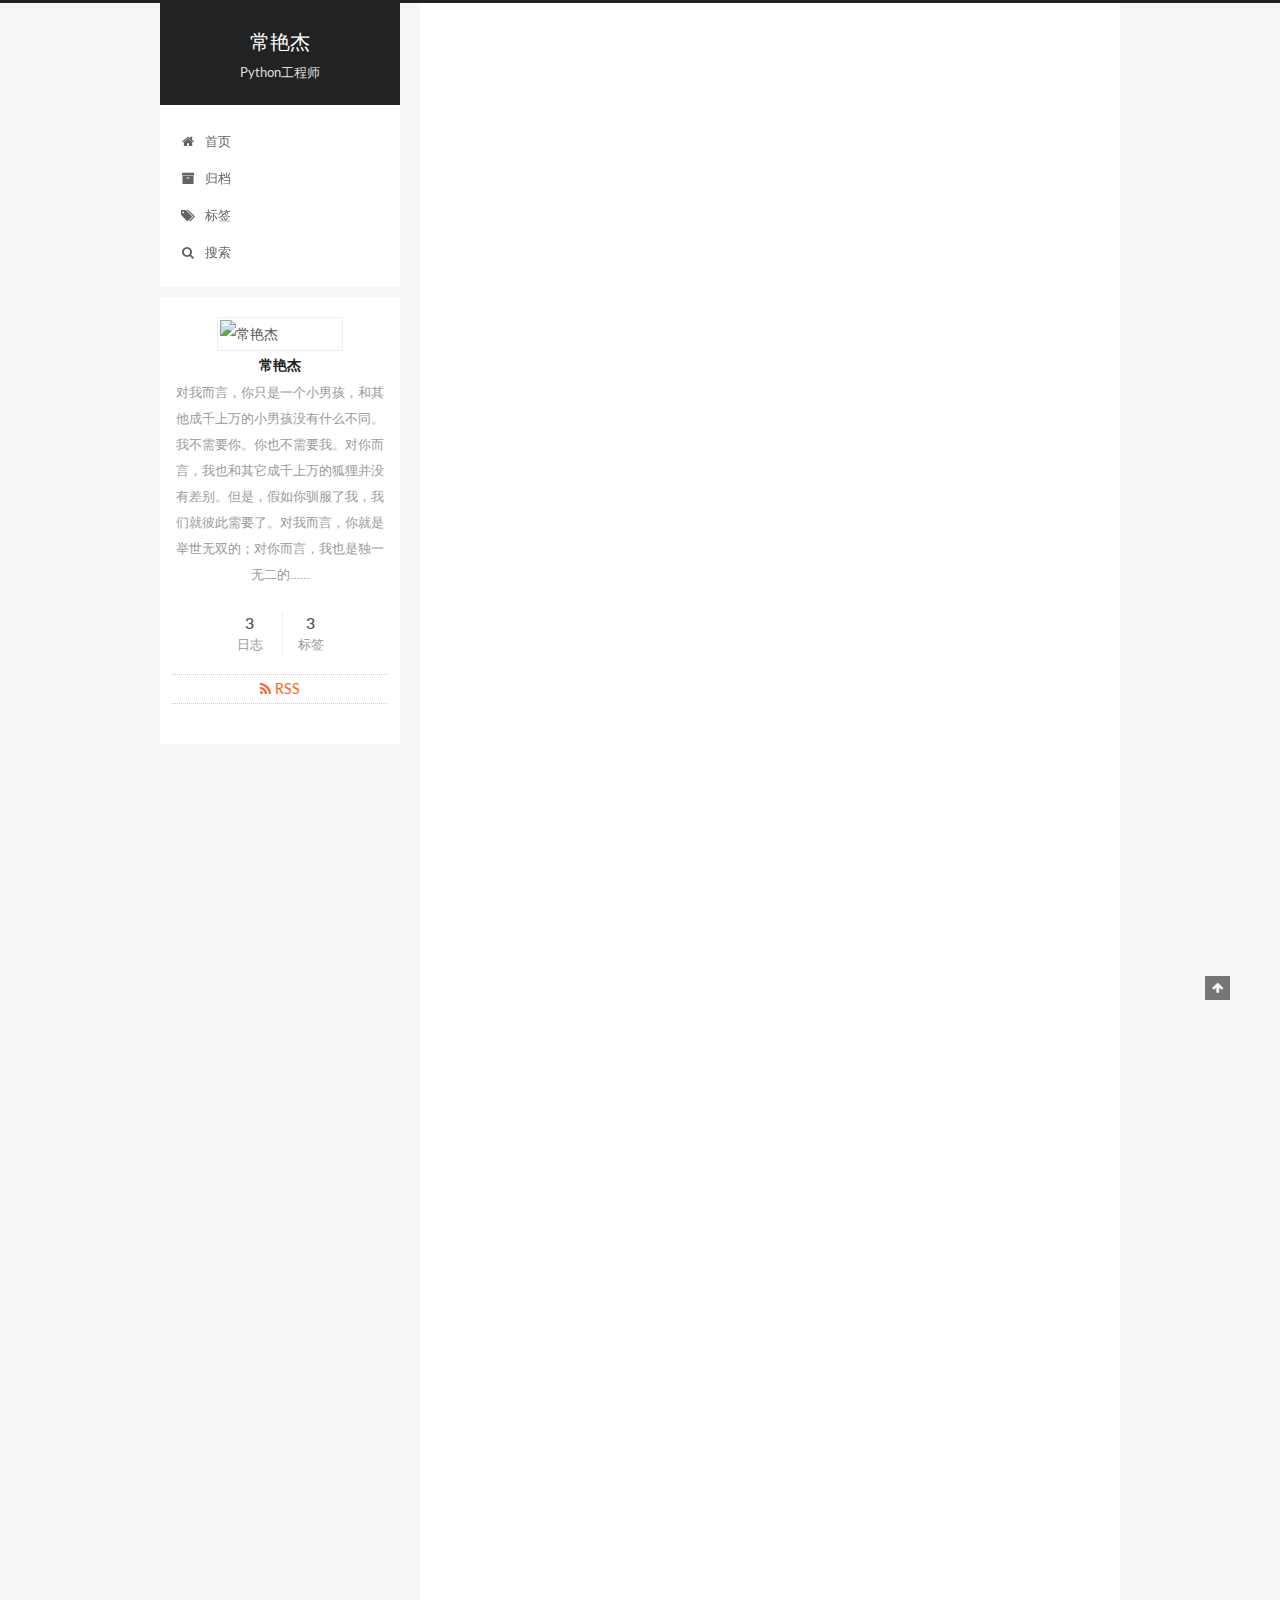
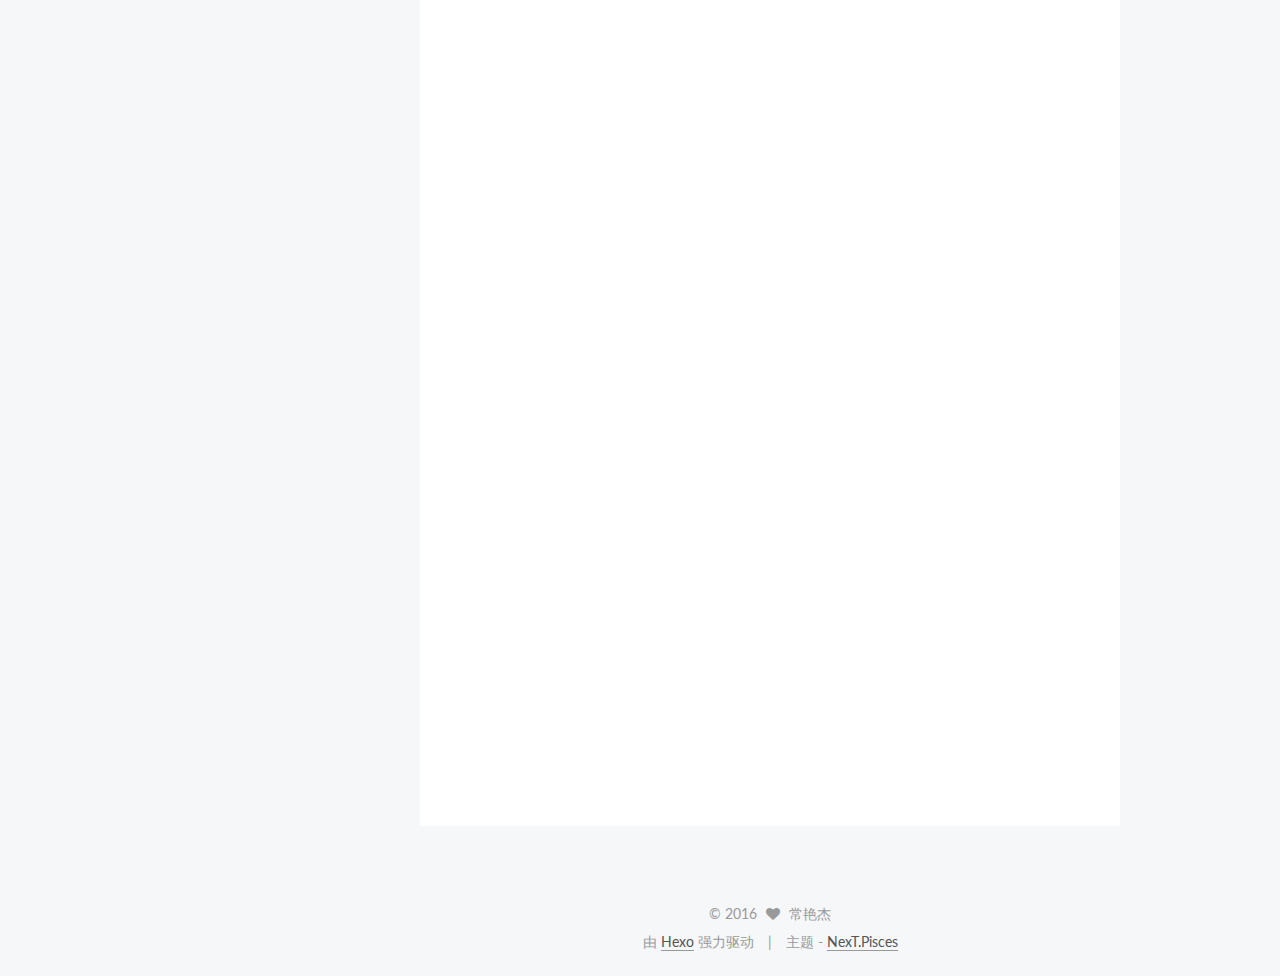
==== commit 66c4fcdf: "Site updated: 2016-07-15 00:15:17" ====
--- a/index.html
+++ b/index.html
@@ -263,6 +263,113 @@
             
               
                 
+                <a class="post-title-link" href="/2016/07/15/nginx-install-on-centos/" itemprop="url">
+                  nginx_install_on_centos
+                </a>
+              
+            
+          </h1>
+        
+
+        <div class="post-meta">
+          <span class="post-time">
+            <span class="post-meta-item-icon">
+              <i class="fa fa-calendar-o"></i>
+            </span>
+            <span class="post-meta-item-text">发表于</span>
+            <time itemprop="dateCreated" datetime="2016-07-15T00:12:57+08:00" content="2016-07-15">
+              2016-07-15
+            </time>
+          </span>
+
+          
+
+          
+            
+          
+
+          
+
+          
+          
+
+          
+        </div>
+      </header>
+    
+
+
+    <div class="post-body" itemprop="articleBody">
+
+      
+      
+
+      
+        
+          
+            <p><a href="http://nginx.org/en/linux_packages.html" target="_blank" rel="external">官方手册</a>  </p>
+<p>安装默认版本 1.6.2</p>
+<blockquote>
+<p>$ yum info nginx<br>$ yum install nginx</p>
+</blockquote>
+<p>安装最新稳定版</p>
+<blockquote>
+<p>$ vi /etc/yum.repos.d/nginx.repo<br>[nginx]<br>  name=nginx repo<br>  baseurl=<a href="http://nginx.org/packages/centos/7/$basearch/" target="_blank" rel="external">http://nginx.org/packages/centos/7/$basearch/</a><br>  gpgcheck=0  </p>
+<h2 id="enabled-1"><a href="#enabled-1" class="headerlink" title="  enabled=1  "></a>  enabled=1  </h2><p>安装最新版<br>  $ yun info nginx  </p>
+<h2 id="yum-install-nginx"><a href="#yum-install-nginx" class="headerlink" title="  $ yum install nginx"></a>  $ yum install nginx</h2><p>未编译安装第三方模块, 查看已安装模块  </p>
+<h2 id="nginx-V"><a href="#nginx-V" class="headerlink" title="  $ nginx -V  "></a>  $ nginx -V  </h2><p>nginx version: nginx/1.10.1<br>built by gcc 4.8.3 20140911 (Red Hat 4.8.3-9) (GCC)<br>built with OpenSSL 1.0.1e-fips 11 Feb 2013<br>TLS SNI support enabled<br>configure arguments: –prefix=/etc/nginx –sbin-path=/usr/sbin/nginx –modules-path=/usr/lib64/nginx/modules …  </p>
+<h2 id="–add-module-root-tmp-fastdfs-install-fastdfs-nginx-module-src"><a href="#–add-module-root-tmp-fastdfs-install-fastdfs-nginx-module-src" class="headerlink" title="–add-module=/root/tmp/fastdfs_install/fastdfs-nginx-module/src "></a>–add-module=/root/tmp/fastdfs_install/fastdfs-nginx-module/src </h2><p>加入需要安装的模块，重新编译<br>  $ cd /usr/local/src/nginx-1.10.1<br>  $ ./configure –prefix=/etc/nginx –sbin-path=/usr/sbin/nginx –modules-path=/usr/lib64/nginx/modules …<br>–add-module=/usr/local/src/fastdfs-nginx-module/src  </p>
+<h2 id="make-注意不要执行make-install"><a href="#make-注意不要执行make-install" class="headerlink" title="  $ make  #注意不要执行make install "></a>  $ make  #注意不要执行make install </h2><p>替换nginx二进制文件<br>  $ cp /usr/sbin/nginx /usr/sbin/nginx.bak<br>  $ cp objs/nginx /usr/sbin/nginx</p>
+</blockquote>
+
+          
+        
+      
+    </div>
+
+    <div>
+      
+    </div>
+
+    <div>
+      
+    </div>
+
+    <footer class="post-footer">
+      
+
+      
+
+      
+      
+        <div class="post-eof"></div>
+      
+    </footer>
+  </article>
+
+
+    
+      
+
+  
+  
+
+  
+  
+  
+
+  <article class="post post-type-normal " itemscope itemtype="http://schema.org/Article">
+
+    
+      <header class="post-header">
+
+        
+        
+          <h1 class="post-title" itemprop="name headline">
+            
+            
+              
+                
                 <a class="post-title-link" href="/2016/07/06/python-wiki/" itemprop="url">
                   python-wiki
                 </a>
@@ -475,7 +582,7 @@
         <nav class="site-state motion-element">
           <div class="site-state-item site-state-posts">
             <a href="/archives">
-              <span class="site-state-item-count">2</span>
+              <span class="site-state-item-count">3</span>
               <span class="site-state-item-name">日志</span>
             </a>
           </div>
@@ -485,7 +592,7 @@
           
             <div class="site-state-item site-state-tags">
               <a href="/tags">
-                <span class="site-state-item-count">2</span>
+                <span class="site-state-item-count">3</span>
                 <span class="site-state-item-name">标签</span>
               </a>
             </div>
--- a/css/main.css
+++ b/css/main.css
@@ -1549,7 +1549,7 @@
   width: 4px;
   height: 4px;
   border-radius: 50%;
-  background: #249ef2;
+  background: #5293fc;
 }
 .links-of-blogroll {
   font-size: 13px;
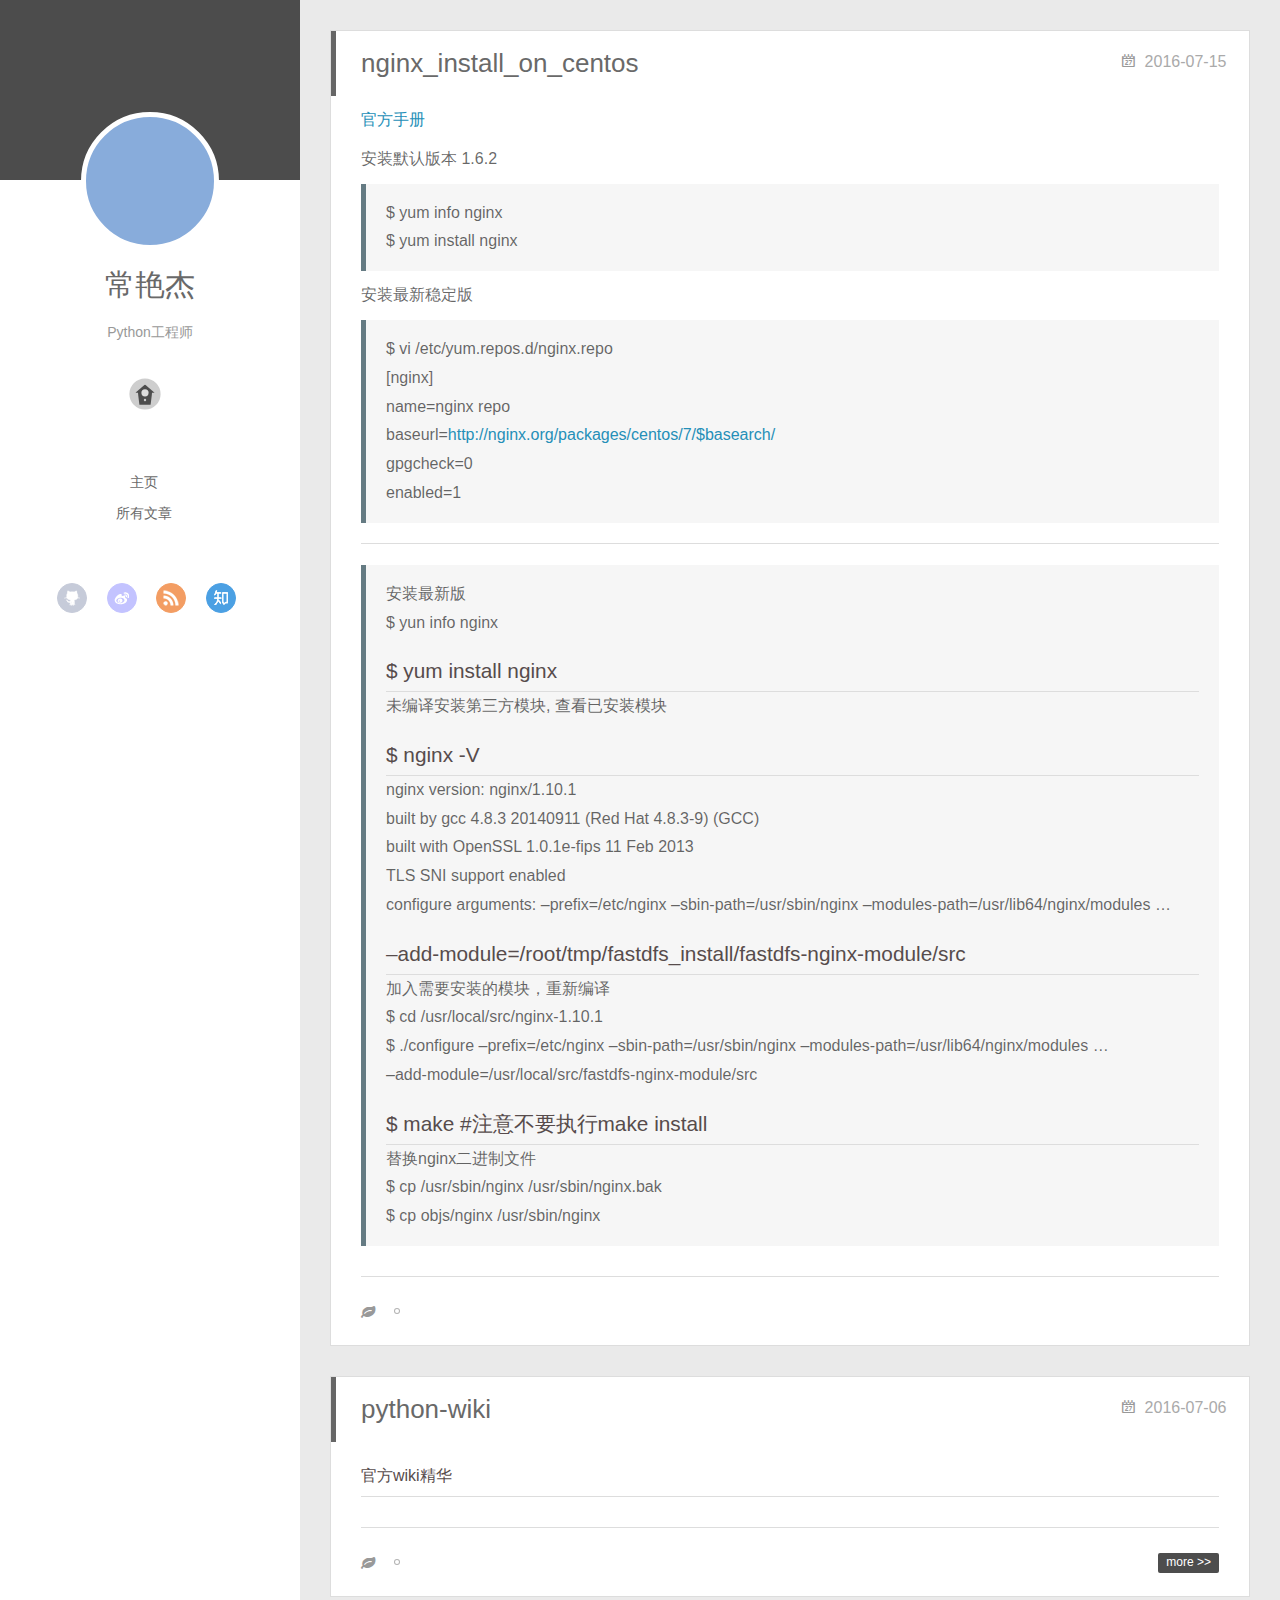
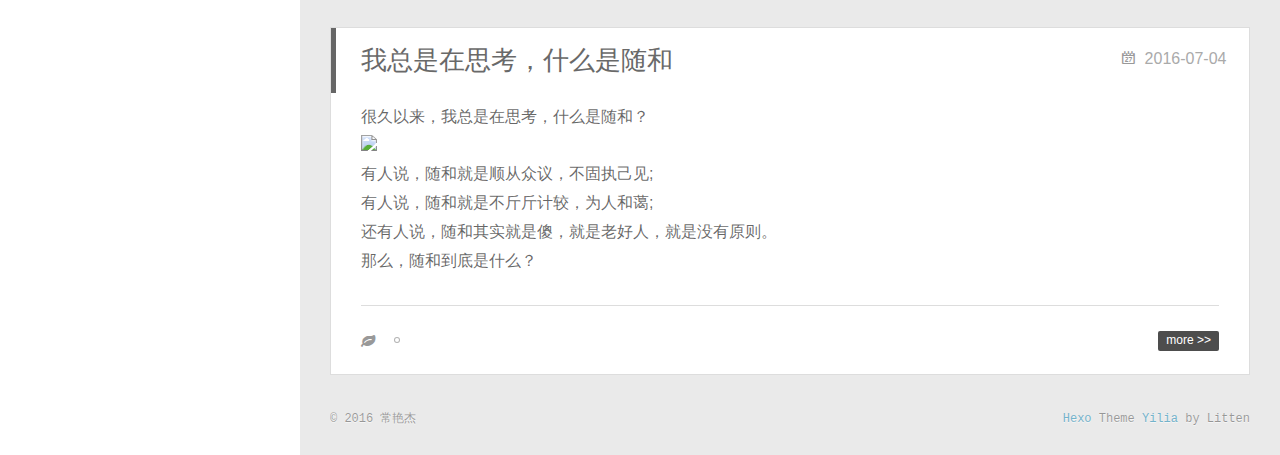
==== commit 074721dc: "Site updated: 2016-08-03 13:31:33" ====
--- a/index.html
+++ b/index.html
@@ -1,92 +1,12 @@
-<!doctype html>
-
-
-
-  
-
-
-<html class="theme-next pisces use-motion">
+<!DOCTYPE html>
+<html>
 <head>
-  <meta charset="UTF-8"/>
-<meta http-equiv="X-UA-Compatible" content="IE=edge,chrome=1" />
-<meta name="viewport" content="width=device-width, initial-scale=1, maximum-scale=1"/>
-
-
-
-<meta http-equiv="Cache-Control" content="no-transform" />
-<meta http-equiv="Cache-Control" content="no-siteapp" />
-
-
-
-
-
-
-
-
-
-
-
-
-  
-  
-  <link href="/vendors/fancybox/source/jquery.fancybox.css?v=2.1.5" rel="stylesheet" type="text/css" />
-
-
-
-
-  
-  
-  
-  
-
-  
-    
-    
-  
-
-  
-
-  
-
-  
-
-  
-
-  
-    
-    
-    <link href="//fonts.googleapis.com/css?family=Lato:300,300italic,400,400italic,700,700italic&subset=latin,latin-ext" rel="stylesheet" type="text/css">
-  
-
-
-
-
-
-
-<link href="/vendors/font-awesome/css/font-awesome.min.css?v=4.4.0" rel="stylesheet" type="text/css" />
-
-<link href="/css/main.css?v=5.0.1" rel="stylesheet" type="text/css" />
-
-
-  <meta name="keywords" content="Hexo, NexT" />
-
-
-
-
-
-  <link rel="alternate" href="/atom.xml" title="常艳杰" type="application/atom+xml" />
-
-
-
-
-  <link rel="shortcut icon" type="image/x-icon" href="/favicon.ico?v=5.0.1" />
-
-
-
-
-
-
-<meta name="description" content="对我而言，你只是一个小男孩，和其他成千上万的小男孩没有什么不同。我不需要你。你也不需要我。对你而言，我也和其它成千上万的狐狸并没有差别。但是，假如你驯服了我，我们就彼此需要了。对我而言，你就是举世无双的；对你而言，我也是独一无二的……">
+  <meta charset="utf-8">
+  
+  <meta http-equiv="X-UA-Compatible" content="IE=edge" >
+  <title>常艳杰</title>
+  <meta name="viewport" content="width=device-width, initial-scale=1, maximum-scale=1">
+  <meta name="description" content="对我而言，你只是一个小男孩，和其他成千上万的小男孩没有什么不同。我不需要你。你也不需要我。对你而言，我也和其它成千上万的狐狸并没有差别。但是，假如你驯服了我，我们就彼此需要了。对我而言，你就是举世无双的；对你而言，我也是独一无二的……">
 <meta property="og:type" content="website">
 <meta property="og:title" content="常艳杰">
 <meta property="og:url" content="http://yoursite.com/index.html">
@@ -95,788 +15,447 @@
 <meta name="twitter:card" content="summary">
 <meta name="twitter:title" content="常艳杰">
 <meta name="twitter:description" content="对我而言，你只是一个小男孩，和其他成千上万的小男孩没有什么不同。我不需要你。你也不需要我。对你而言，我也和其它成千上万的狐狸并没有差别。但是，假如你驯服了我，我们就彼此需要了。对我而言，你就是举世无双的；对你而言，我也是独一无二的……">
-
-
-
-<script type="text/javascript" id="hexo.configuration">
-  var NexT = window.NexT || {};
-  var CONFIG = {
-    scheme: 'Pisces',
-    sidebar: {"position":"left","display":"post"},
-    fancybox: true,
-    motion: true,
-    duoshuo: {
-      userId: 0,
-      author: '博主'
-    }
-  };
-</script>
-
-
-
-
-  <link rel="canonical" href="http://yoursite.com/"/>
-
-  <title> 常艳杰 </title>
+  
+    <link rel="alternative" href="/atom.xml" title="常艳杰" type="application/atom+xml">
+  
+  
+    <link rel="icon" href="/favicon.png">
+  
+  <link rel="stylesheet" href="/css/style.css">
 </head>
 
-<body itemscope itemtype="http://schema.org/WebPage" lang="zh-Hans">
-
-  
-
-
-
-
-
-
-
-
-
-
-  
-  
-    
-  
-
-  <div class="container one-collumn sidebar-position-left 
-   page-home 
- ">
-    <div class="headband"></div>
-
-    <header id="header" class="header" itemscope itemtype="http://schema.org/WPHeader">
-      <div class="header-inner"><div class="site-meta ">
-  
-
-  <div class="custom-logo-site-title">
-    <a href="/"  class="brand" rel="start">
-      <span class="logo-line-before"><i></i></span>
-      <span class="site-title">常艳杰</span>
-      <span class="logo-line-after"><i></i></span>
-    </a>
-  </div>
-  <p class="site-subtitle">Python工程师</p>
+<body>
+  <div id="container">
+    <div class="left-col">
+    <div class="overlay"></div>
+<div class="intrude-less">
+	<header id="header" class="inner">
+		<a href="/" class="profilepic">
+			
+			<img lazy-src="/img/avatar_yanjie.jpg" class="js-avatar">
+			
+		</a>
+
+		<hgroup>
+		  <h1 class="header-author"><a href="/">常艳杰</a></h1>
+		</hgroup>
+
+		
+		<p class="header-subtitle">Python工程师</p>
+		
+
+		
+			<div class="switch-btn">
+				<div class="icon">
+					<div class="icon-ctn">
+						<div class="icon-wrap icon-house" data-idx="0">
+							<div class="birdhouse"></div>
+							<div class="birdhouse_holes"></div>
+						</div>
+						<div class="icon-wrap icon-ribbon hide" data-idx="1">
+							<div class="ribbon"></div>
+						</div>
+						
+						<div class="icon-wrap icon-link hide" data-idx="2">
+							<div class="loopback_l"></div>
+							<div class="loopback_r"></div>
+						</div>
+						
+						
+						<div class="icon-wrap icon-me hide" data-idx="3">
+							<div class="user"></div>
+							<div class="shoulder"></div>
+						</div>
+						
+					</div>
+					
+				</div>
+				<div class="tips-box hide">
+					<div class="tips-arrow"></div>
+					<ul class="tips-inner">
+						<li>菜单</li>
+						<li>标签</li>
+						
+						<li>友情链接</li>
+						
+						
+						<li>关于我</li>
+						
+					</ul>
+				</div>
+			</div>
+		
+
+		<div class="switch-area">
+			<div class="switch-wrap">
+				<section class="switch-part switch-part1">
+					<nav class="header-menu">
+						<ul>
+						
+							<li><a href="/">主页</a></li>
+				        
+							<li><a href="/archives">所有文章</a></li>
+				        
+						</ul>
+					</nav>
+					<nav class="header-nav">
+						<div class="social">
+							
+								<a class="github" target="_blank" href="#" title="github">github</a>
+					        
+								<a class="weibo" target="_blank" href="#" title="weibo">weibo</a>
+					        
+								<a class="rss" target="_blank" href="#" title="rss">rss</a>
+					        
+								<a class="zhihu" target="_blank" href="#" title="zhihu">zhihu</a>
+					        
+						</div>
+					</nav>
+				</section>
+				
+				
+				<section class="switch-part switch-part2">
+					<div class="widget tagcloud" id="js-tagcloud">
+						<a href="/tags/Python/" style="font-size: 10px;">Python</a> <a href="/tags/nginx/" style="font-size: 10px;">nginx</a> <a href="/tags/早读/" style="font-size: 10px;">早读</a>
+					</div>
+				</section>
+				
+				
+				
+				<section class="switch-part switch-part3">
+					<div id="js-friends">
+					
+			          <a target="_blank" class="main-nav-link switch-friends-link" href="http://localhost:4000/">奥巴马的博客</a>
+			        
+			          <a target="_blank" class="main-nav-link switch-friends-link" href="http://localhost:4000/">卡卡的美丽传说</a>
+			        
+			          <a target="_blank" class="main-nav-link switch-friends-link" href="http://localhost:4000/">本泽马的博客</a>
+			        
+			          <a target="_blank" class="main-nav-link switch-friends-link" href="http://localhost:4000/">吉格斯的博客</a>
+			        
+			          <a target="_blank" class="main-nav-link switch-friends-link" href="http://localhost:4000/">习大大大不同</a>
+			        
+			          <a target="_blank" class="main-nav-link switch-friends-link" href="http://localhost:4000/">托蒂的博客</a>
+			        
+			        </div>
+				</section>
+				
+
+				
+				
+				<section class="switch-part switch-part4">
+				
+					<div id="js-aboutme">我是谁，我从哪里来，我到哪里去？我就是我，是颜色不一样的吃货…</div>
+				</section>
+				
+			</div>
+		</div>
+	</header>				
 </div>
 
-<div class="site-nav-toggle">
-  <button>
-    <span class="btn-bar"></span>
-    <span class="btn-bar"></span>
-    <span class="btn-bar"></span>
-  </button>
-</div>
-
-<nav class="site-nav">
-  
-
-  
-    <ul id="menu" class="menu">
-      
+    </div>
+    <div class="mid-col">
+      <nav id="mobile-nav">
+  	<div class="overlay">
+  		<div class="slider-trigger"></div>
+  		<h1 class="header-author js-mobile-header hide">常艳杰</h1>
+  	</div>
+	<div class="intrude-less">
+		<header id="header" class="inner">
+			<div class="profilepic">
+			
+				<img lazy-src="/img/avatar_yanjie.jpg" class="js-avatar">
+			
+			</div>
+			<hgroup>
+			  <h1 class="header-author">常艳杰</h1>
+			</hgroup>
+			
+			<p class="header-subtitle">Python工程师</p>
+			
+			<nav class="header-menu">
+				<ul>
+				
+					<li><a href="/">主页</a></li>
+		        
+					<li><a href="/archives">所有文章</a></li>
+		        
+		        <div class="clearfix"></div>
+				</ul>
+			</nav>
+			<nav class="header-nav">
+				<div class="social">
+					
+						<a class="github" target="_blank" href="#" title="github">github</a>
+			        
+						<a class="weibo" target="_blank" href="#" title="weibo">weibo</a>
+			        
+						<a class="rss" target="_blank" href="#" title="rss">rss</a>
+			        
+						<a class="zhihu" target="_blank" href="#" title="zhihu">zhihu</a>
+			        
+				</div>
+			</nav>
+		</header>				
+	</div>
+</nav>
+
+      <div class="body-wrap">
+  
+    <article id="post-nginx-install-on-centos" class="article article-type-post" itemscope itemprop="blogPost">
+  
+    <div class="article-meta">
+      <a href="/2016/07/15/nginx-install-on-centos/" class="article-date">
+  	<time datetime="2016-07-14T16:12:57.000Z" itemprop="datePublished">2016-07-15</time>
+</a>
+    </div>
+  
+  <div class="article-inner">
+    
+      <input type="hidden" class="isFancy" />
+    
+    
+      <header class="article-header">
         
-        <li class="menu-item menu-item-home">
-          <a href="/" rel="section">
-            
-              <i class="menu-item-icon fa fa-fw fa-home"></i> <br />
-            
-            首页
-          </a>
-        </li>
-      
-        
-        <li class="menu-item menu-item-archives">
-          <a href="/archives" rel="section">
-            
-              <i class="menu-item-icon fa fa-fw fa-archive"></i> <br />
-            
-            归档
-          </a>
-        </li>
-      
-        
-        <li class="menu-item menu-item-tags">
-          <a href="/tags" rel="section">
-            
-              <i class="menu-item-icon fa fa-fw fa-tags"></i> <br />
-            
-            标签
-          </a>
-        </li>
-      
-
-      
-        <li class="menu-item menu-item-search">
-          
-            <a href="#" class="popup-trigger">
-          
-            
-              <i class="menu-item-icon fa fa-search fa-fw"></i> <br />
-            
-            搜索
-          </a>
-        </li>
-      
-    </ul>
-  
-
-  
-    <div class="site-search">
-      
-  <div class="popup">
- <span class="search-icon fa fa-search"></span>
- <input type="text" id="local-search-input">
- <div id="local-search-result"></div>
- <span class="popup-btn-close">close</span>
-</div>
-
-
-    </div>
-  
-</nav>
-
- </div>
-    </header>
-
-    <main id="main" class="main">
-      <div class="main-inner">
-        <div class="content-wrap">
-          <div id="content" class="content">
-            
-  <section id="posts" class="posts-expand">
-    
-      
-
-  
-  
-
-  
-  
-  
-
-  <article class="post post-type-normal " itemscope itemtype="http://schema.org/Article">
-
-    
-      <header class="post-header">
-
-        
-        
-          <h1 class="post-title" itemprop="name headline">
-            
-            
-              
-                
-                <a class="post-title-link" href="/2016/07/15/nginx-install-on-centos/" itemprop="url">
-                  nginx_install_on_centos
-                </a>
-              
-            
-          </h1>
-        
-
-        <div class="post-meta">
-          <span class="post-time">
-            <span class="post-meta-item-icon">
-              <i class="fa fa-calendar-o"></i>
-            </span>
-            <span class="post-meta-item-text">发表于</span>
-            <time itemprop="dateCreated" datetime="2016-07-15T00:12:57+08:00" content="2016-07-15">
-              2016-07-15
-            </time>
-          </span>
-
-          
-
-          
-            
-          
-
-          
-
-          
-          
-
-          
-        </div>
+  
+    <h1 itemprop="name">
+      <a class="article-title" href="/2016/07/15/nginx-install-on-centos/">nginx_install_on_centos</a>
+    </h1>
+  
+
       </header>
-    
-
-
-    <div class="post-body" itemprop="articleBody">
-
-      
-      
-
-      
-        
-          
-            <p><a href="http://nginx.org/en/linux_packages.html" target="_blank" rel="external">官方手册</a>  </p>
+      
+    
+    <div class="article-entry" itemprop="articleBody">
+      
+        <p><a href="http://nginx.org/en/linux_packages.html" target="_blank" rel="external">官方手册</a>  </p>
 <p>安装默认版本 1.6.2</p>
 <blockquote>
 <p>$ yum info nginx<br>$ yum install nginx</p>
 </blockquote>
 <p>安装最新稳定版</p>
 <blockquote>
-<p>$ vi /etc/yum.repos.d/nginx.repo<br>[nginx]<br>  name=nginx repo<br>  baseurl=<a href="http://nginx.org/packages/centos/7/$basearch/" target="_blank" rel="external">http://nginx.org/packages/centos/7/$basearch/</a><br>  gpgcheck=0  </p>
-<h2 id="enabled-1"><a href="#enabled-1" class="headerlink" title="  enabled=1  "></a>  enabled=1  </h2><p>安装最新版<br>  $ yun info nginx  </p>
+<p>$ vi /etc/yum.repos.d/nginx.repo<br>[nginx]<br>  name=nginx repo<br>  baseurl=<a href="http://nginx.org/packages/centos/7/$basearch/" target="_blank" rel="external">http://nginx.org/packages/centos/7/$basearch/</a><br>  gpgcheck=0<br>  enabled=1  </p>
+</blockquote>
+<hr>
+<blockquote>
+<p>安装最新版<br>  $ yun info nginx  </p>
 <h2 id="yum-install-nginx"><a href="#yum-install-nginx" class="headerlink" title="  $ yum install nginx"></a>  $ yum install nginx</h2><p>未编译安装第三方模块, 查看已安装模块  </p>
 <h2 id="nginx-V"><a href="#nginx-V" class="headerlink" title="  $ nginx -V  "></a>  $ nginx -V  </h2><p>nginx version: nginx/1.10.1<br>built by gcc 4.8.3 20140911 (Red Hat 4.8.3-9) (GCC)<br>built with OpenSSL 1.0.1e-fips 11 Feb 2013<br>TLS SNI support enabled<br>configure arguments: –prefix=/etc/nginx –sbin-path=/usr/sbin/nginx –modules-path=/usr/lib64/nginx/modules …  </p>
 <h2 id="–add-module-root-tmp-fastdfs-install-fastdfs-nginx-module-src"><a href="#–add-module-root-tmp-fastdfs-install-fastdfs-nginx-module-src" class="headerlink" title="–add-module=/root/tmp/fastdfs_install/fastdfs-nginx-module/src "></a>–add-module=/root/tmp/fastdfs_install/fastdfs-nginx-module/src </h2><p>加入需要安装的模块，重新编译<br>  $ cd /usr/local/src/nginx-1.10.1<br>  $ ./configure –prefix=/etc/nginx –sbin-path=/usr/sbin/nginx –modules-path=/usr/lib64/nginx/modules …<br>–add-module=/usr/local/src/fastdfs-nginx-module/src  </p>
 <h2 id="make-注意不要执行make-install"><a href="#make-注意不要执行make-install" class="headerlink" title="  $ make  #注意不要执行make install "></a>  $ make  #注意不要执行make install </h2><p>替换nginx二进制文件<br>  $ cp /usr/sbin/nginx /usr/sbin/nginx.bak<br>  $ cp objs/nginx /usr/sbin/nginx</p>
 </blockquote>
 
-          
+      
+    </div>
+    
+    <div class="article-info article-info-index">
+      
+      
+	<div class="article-tag tagcloud">
+		<ul class="article-tag-list"><li class="article-tag-list-item"><a class="article-tag-list-link" href="/tags/nginx/">nginx</a></li></ul>
+	</div>
+
+      
+
+      
+      <div class="clearfix"></div>
+    </div>
+    
+  </div>
+  
+</article>
+
+
+
+
+
+
+
+
+
+  
+    <article id="post-python-wiki" class="article article-type-post" itemscope itemprop="blogPost">
+  
+    <div class="article-meta">
+      <a href="/2016/07/06/python-wiki/" class="article-date">
+  	<time datetime="2016-07-05T16:26:35.000Z" itemprop="datePublished">2016-07-06</time>
+</a>
+    </div>
+  
+  <div class="article-inner">
+    
+      <input type="hidden" class="isFancy" />
+    
+    
+      <header class="article-header">
         
-      
-    </div>
-
-    <div>
-      
-    </div>
-
-    <div>
-      
-    </div>
-
-    <footer class="post-footer">
-      
-
-      
-
-      
-      
-        <div class="post-eof"></div>
-      
-    </footer>
-  </article>
-
-
-    
-      
-
-  
-  
-
-  
-  
-  
-
-  <article class="post post-type-normal " itemscope itemtype="http://schema.org/Article">
-
-    
-      <header class="post-header">
-
+  
+    <h1 itemprop="name">
+      <a class="article-title" href="/2016/07/06/python-wiki/">python-wiki</a>
+    </h1>
+  
+
+      </header>
+      
+    
+    <div class="article-entry" itemprop="articleBody">
+      
+        <h5 id="官方wiki精华"><a href="#官方wiki精华" class="headerlink" title="官方wiki精华"></a>官方wiki精华</h5>
+      
+    </div>
+    
+    <div class="article-info article-info-index">
+      
+      
+	<div class="article-tag tagcloud">
+		<ul class="article-tag-list"><li class="article-tag-list-item"><a class="article-tag-list-link" href="/tags/Python/">Python</a></li></ul>
+	</div>
+
+      
+
+      
+        <p class="article-more-link">
+          <a  href="/2016/07/06/python-wiki/#more">more >></a>
+        </p>
+      
+      <div class="clearfix"></div>
+    </div>
+    
+  </div>
+  
+</article>
+
+
+
+
+
+
+
+
+
+  
+    <article id="post-suihe" class="article article-type-post" itemscope itemprop="blogPost">
+  
+    <div class="article-meta">
+      <a href="/2016/07/04/suihe/" class="article-date">
+  	<time datetime="2016-07-04T14:47:00.000Z" itemprop="datePublished">2016-07-04</time>
+</a>
+    </div>
+  
+  <div class="article-inner">
+    
+      <input type="hidden" class="isFancy" />
+    
+    
+      <header class="article-header">
         
-        
-          <h1 class="post-title" itemprop="name headline">
-            
-            
-              
-                
-                <a class="post-title-link" href="/2016/07/06/python-wiki/" itemprop="url">
-                  python-wiki
-                </a>
-              
-            
-          </h1>
-        
-
-        <div class="post-meta">
-          <span class="post-time">
-            <span class="post-meta-item-icon">
-              <i class="fa fa-calendar-o"></i>
-            </span>
-            <span class="post-meta-item-text">发表于</span>
-            <time itemprop="dateCreated" datetime="2016-07-06T00:26:35+08:00" content="2016-07-06">
-              2016-07-06
-            </time>
-          </span>
-
-          
-
-          
-            
-          
-
-          
-
-          
-          
-
-          
-        </div>
+  
+    <h1 itemprop="name">
+      <a class="article-title" href="/2016/07/04/suihe/">我总是在思考，什么是随和</a>
+    </h1>
+  
+
       </header>
-    
-
-
-    <div class="post-body" itemprop="articleBody">
-
-      
-      
-
-      
-        
-          <h5 id="官方wiki精华"><a href="#官方wiki精华" class="headerlink" title="官方wiki精华"></a>官方wiki精华</h5>
-          <div class="post-more-link text-center">
-            <a class="btn" href="/2016/07/06/python-wiki/#more" rel="contents">
-              阅读全文 &raquo;
-            </a>
-          </div>
-        
-      
-    </div>
-
-    <div>
-      
-    </div>
-
-    <div>
-      
-    </div>
-
-    <footer class="post-footer">
-      
-
-      
-
-      
-      
-        <div class="post-eof"></div>
-      
-    </footer>
-  </article>
-
-
-    
-      
-
-  
-  
-
-  
-  
-  
-
-  <article class="post post-type-normal " itemscope itemtype="http://schema.org/Article">
-
-    
-      <header class="post-header">
-
-        
-        
-          <h1 class="post-title" itemprop="name headline">
-            
-            
-              
-                
-                <a class="post-title-link" href="/2016/07/04/suihe/" itemprop="url">
-                  我总是在思考，什么是随和
-                </a>
-              
-            
-          </h1>
-        
-
-        <div class="post-meta">
-          <span class="post-time">
-            <span class="post-meta-item-icon">
-              <i class="fa fa-calendar-o"></i>
-            </span>
-            <span class="post-meta-item-text">发表于</span>
-            <time itemprop="dateCreated" datetime="2016-07-04T22:47:00+08:00" content="2016-07-04">
-              2016-07-04
-            </time>
-          </span>
-
-          
-
-          
-            
-          
-
-          
-
-          
-          
-
-          
-        </div>
-      </header>
-    
-
-
-    <div class="post-body" itemprop="articleBody">
-
-      
-      
-
-      
-        
-          <p>很久以来，我总是在思考，什么是随和？<br><img src="http://cdn1.changyanjie.cn/static/images/suihe/1.jpg"><br>有人说，随和就是顺从众议，不固执己见;<br>有人说，随和就是不斤斤计较，为人和蔼;<br>还有人说，随和其实就是傻，就是老好人，就是没有原则。<br>那么，随和到底是什么？<br>
-          <div class="post-more-link text-center">
-            <a class="btn" href="/2016/07/04/suihe/#more" rel="contents">
-              阅读全文 &raquo;
-            </a>
-          </div>
-        
-      
-    </div>
-
-    <div>
-      
-    </div>
-
-    <div>
-      
-    </div>
-
-    <footer class="post-footer">
-      
-
-      
-
-      
-      
-        <div class="post-eof"></div>
-      
-    </footer>
-  </article>
-
-
-    
-  </section>
-
-  
-
-
-          </div>
-          
-
-
-          
-
-        </div>
-        
-          
-  
-  <div class="sidebar-toggle">
-    <div class="sidebar-toggle-line-wrap">
-      <span class="sidebar-toggle-line sidebar-toggle-line-first"></span>
-      <span class="sidebar-toggle-line sidebar-toggle-line-middle"></span>
-      <span class="sidebar-toggle-line sidebar-toggle-line-last"></span>
-    </div>
+      
+    
+    <div class="article-entry" itemprop="articleBody">
+      
+        <p>很久以来，我总是在思考，什么是随和？<br><img src="http://cdn1.changyanjie.cn/static/images/suihe/1.jpg"><br>有人说，随和就是顺从众议，不固执己见;<br>有人说，随和就是不斤斤计较，为人和蔼;<br>还有人说，随和其实就是傻，就是老好人，就是没有原则。<br>那么，随和到底是什么？<br>
+      
+    </div>
+    
+    <div class="article-info article-info-index">
+      
+      
+	<div class="article-tag tagcloud">
+		<ul class="article-tag-list"><li class="article-tag-list-item"><a class="article-tag-list-link" href="/tags/早读/">早读</a></li></ul>
+	</div>
+
+      
+
+      
+        <p class="article-more-link">
+          <a  href="/2016/07/04/suihe/#more">more >></a>
+        </p>
+      
+      <div class="clearfix"></div>
+    </div>
+    
   </div>
-
-  <aside id="sidebar" class="sidebar">
-    <div class="sidebar-inner">
-
-      
-
-      
-
-      <section class="site-overview sidebar-panel  sidebar-panel-active ">
-        <div class="site-author motion-element" itemprop="author" itemscope itemtype="http://schema.org/Person">
-          <img class="site-author-image" itemprop="image"
-               src="http://cdn1.changyanjie.cn/static/images/site/xiaowangzi.jpg"
-               alt="常艳杰" />
-          <p class="site-author-name" itemprop="name">常艳杰</p>
-          <p class="site-description motion-element" itemprop="description">对我而言，你只是一个小男孩，和其他成千上万的小男孩没有什么不同。我不需要你。你也不需要我。对你而言，我也和其它成千上万的狐狸并没有差别。但是，假如你驯服了我，我们就彼此需要了。对我而言，你就是举世无双的；对你而言，我也是独一无二的……</p>
-        </div>
-        <nav class="site-state motion-element">
-          <div class="site-state-item site-state-posts">
-            <a href="/archives">
-              <span class="site-state-item-count">3</span>
-              <span class="site-state-item-name">日志</span>
-            </a>
-          </div>
-
-          
-
-          
-            <div class="site-state-item site-state-tags">
-              <a href="/tags">
-                <span class="site-state-item-count">3</span>
-                <span class="site-state-item-name">标签</span>
-              </a>
-            </div>
-          
-
-        </nav>
-
-        
-          <div class="feed-link motion-element">
-            <a href="/atom.xml" rel="alternate">
-              <i class="fa fa-rss"></i>
-              RSS
-            </a>
-          </div>
-        
-
-        <div class="links-of-author motion-element">
-          
-        </div>
-
-        
-        
-
-        
-        
-
-      </section>
-
-      
-
-    </div>
-  </aside>
-
-
-        
-      </div>
-    </main>
-
-    <footer id="footer" class="footer">
-      <div class="footer-inner">
-        <div class="copyright" >
-  
-  &copy; 
-  <span itemprop="copyrightYear">2016</span>
-  <span class="with-love">
-    <i class="fa fa-heart"></i>
-  </span>
-  <span class="author" itemprop="copyrightHolder">常艳杰</span>
+  
+</article>
+
+
+
+
+
+
+
+
+
+  
+  
 </div>
-
-<div class="powered-by">
-  由 <a class="theme-link" href="http://hexo.io">Hexo</a> 强力驱动
-</div>
-
-<div class="theme-info">
-  主题 -
-  <a class="theme-link" href="https://github.com/iissnan/hexo-theme-next">
-    NexT.Pisces
-  </a>
-</div>
-
-        
-
-        
-      </div>
-    </footer>
-
-    <div class="back-to-top">
-      <i class="fa fa-arrow-up"></i>
+      <footer id="footer">
+  <div class="outer">
+    <div id="footer-info">
+    	<div class="footer-left">
+    		&copy; 2016 常艳杰
+    	</div>
+      	<div class="footer-right">
+      		<a href="http://hexo.io/" target="_blank">Hexo</a>  Theme <a href="https://github.com/litten/hexo-theme-yilia" target="_blank">Yilia</a> by Litten
+      	</div>
     </div>
   </div>
-
-  
-
-<script type="text/javascript">
-  if (Object.prototype.toString.call(window.Promise) !== '[object Function]') {
-    window.Promise = null;
-  }
+</footer>
+    </div>
+    
+  <link rel="stylesheet" href="/fancybox/jquery.fancybox.css">
+
+
+<script>
+	var yiliaConfig = {
+		fancybox: true,
+		mathjax: true,
+		animate: true,
+		isHome: true,
+		isPost: false,
+		isArchive: false,
+		isTag: false,
+		isCategory: false,
+		open_in_new: false
+	}
 </script>
-
-
-
-
-
-
-
-
-
-  
-
-
-
-  
-  <script type="text/javascript" src="/vendors/jquery/index.js?v=2.1.3"></script>
-
-  
-  <script type="text/javascript" src="/vendors/fastclick/lib/fastclick.min.js?v=1.0.6"></script>
-
-  
-  <script type="text/javascript" src="/vendors/jquery_lazyload/jquery.lazyload.js?v=1.9.7"></script>
-
-  
-  <script type="text/javascript" src="/vendors/velocity/velocity.min.js?v=1.2.1"></script>
-
-  
-  <script type="text/javascript" src="/vendors/velocity/velocity.ui.min.js?v=1.2.1"></script>
-
-  
-  <script type="text/javascript" src="/vendors/fancybox/source/jquery.fancybox.pack.js?v=2.1.5"></script>
-
-
-  
-
-
-  <script type="text/javascript" src="/js/src/utils.js?v=5.0.1"></script>
-
-  <script type="text/javascript" src="/js/src/motion.js?v=5.0.1"></script>
-
-
-
-  
-  
-
-
-  <script type="text/javascript" src="/js/src/affix.js?v=5.0.1"></script>
-
-  <script type="text/javascript" src="/js/src/schemes/pisces.js?v=5.0.1"></script>
-
-
-
-  
-
-  
-
-
-  <script type="text/javascript" src="/js/src/bootstrap.js?v=5.0.1"></script>
-
-
-
-  
-
-
-
-  
-
-
-
-
-  
-  
-  <script type="text/javascript">
-    // Popup Window;
-    var isfetched = false;
-    // Search DB path;
-    var search_path = "search.xml";
-    if (search_path.length == 0) {
-       search_path = "search.xml";
+<script src="http://7.url.cn/edu/jslib/comb/require-2.1.6,jquery-1.9.1.min.js"></script>
+<script src="/js/main.js"></script>
+
+
+
+
+
+
+<script type="text/x-mathjax-config">
+MathJax.Hub.Config({
+    tex2jax: {
+        inlineMath: [ ['$','$'], ["\\(","\\)"]  ],
+        processEscapes: true,
+        skipTags: ['script', 'noscript', 'style', 'textarea', 'pre', 'code']
     }
-    var path = "/" + search_path;
-    // monitor main search box;
-
-    function proceedsearch() {
-      $("body").append('<div class="popoverlay">').css('overflow', 'hidden');
-      $('.popup').toggle();
-
-    }
-    // search function;
-    var searchFunc = function(path, search_id, content_id) {
-    'use strict';
-    $.ajax({
-        url: path,
-        dataType: "xml",
-        async: true,
-        success: function( xmlResponse ) {
-            // get the contents from search data
-            isfetched = true;
-            $('.popup').detach().appendTo('.header-inner');
-            var datas = $( "entry", xmlResponse ).map(function() {
-                return {
-                    title: $( "title", this ).text(),
-                    content: $("content",this).text(),
-                    url: $( "url" , this).text()
-                };
-            }).get();
-            var $input = document.getElementById(search_id);
-            var $resultContent = document.getElementById(content_id);
-            $input.addEventListener('input', function(){
-                var matchcounts = 0;
-                var str='<ul class=\"search-result-list\">';                
-                var keywords = this.value.trim().toLowerCase().split(/[\s\-]+/);
-                $resultContent.innerHTML = "";
-                if (this.value.trim().length > 1) {
-                // perform local searching
-                datas.forEach(function(data) {
-                    var isMatch = true;
-                    var content_index = [];
-                    var data_title = data.title.trim().toLowerCase();
-                    var data_content = data.content.trim().replace(/<[^>]+>/g,"").toLowerCase();
-                    var data_url = data.url;
-                    var index_title = -1;
-                    var index_content = -1;
-                    var first_occur = -1;
-                    // only match artiles with not empty titles and contents
-                    if(data_title != '' && data_content != '') {
-                        keywords.forEach(function(keyword, i) {
-                            index_title = data_title.indexOf(keyword);
-                            index_content = data_content.indexOf(keyword);
-                            if( index_title < 0 && index_content < 0 ){
-                                isMatch = false;
-                            } else {
-                                if (index_content < 0) {
-                                    index_content = 0;
-                                }
-                                if (i == 0) {
-                                    first_occur = index_content;
-                                }
-                            }
-                        });
-                    }
-                    // show search results
-                    if (isMatch) {
-                        matchcounts += 1;
-                        str += "<li><a href='"+ data_url +"' class='search-result-title'>"+ data_title +"</a>";
-                        var content = data.content.trim().replace(/<[^>]+>/g,"");
-                        if (first_occur >= 0) {
-                            // cut out 100 characters
-                            var start = first_occur - 20;
-                            var end = first_occur + 80;
-                            if(start < 0){
-                                start = 0;
-                            }
-                            if(start == 0){
-                                end = 50;
-                            }
-                            if(end > content.length){
-                                end = content.length;
-                            }
-                            var match_content = content.substring(start, end);
-                            // highlight all keywords
-                            keywords.forEach(function(keyword){
-                                var regS = new RegExp(keyword, "gi");
-                                match_content = match_content.replace(regS, "<b class=\"search-keyword\">"+keyword+"</b>");
-                            });
-                            
-                            str += "<p class=\"search-result\">" + match_content +"...</p>"
-                        }
-                        str += "</li>";
-                    }
-                })};
-                str += "</ul>";
-                if (matchcounts == 0) { str = '<div id="no-result"><i class="fa fa-frown-o fa-5x" /></div>' }
-                if (keywords == "") { str = '<div id="no-result"><i class="fa fa-search fa-5x" /></div>' }
-                $resultContent.innerHTML = str;
-            });
-            proceedsearch();
-        }
-    });}
-
-    // handle and trigger popup window;
-    $('.popup-trigger').mousedown(function(e) {
-      e.stopPropagation();
-      if (isfetched == false) {
-        searchFunc(path, 'local-search-input', 'local-search-result');
-      } else {
-        proceedsearch();
-      };
-
-    });
-
-    $('.popup-btn-close').click(function(e){
-      $('.popup').hide();
-      $(".popoverlay").remove();
-      $('body').css('overflow', '');
-    });
-    $('.popup').click(function(e){
-      e.stopPropagation();
-    });
-  </script>
-
-  
-
-  
-
-  
-
+});
+
+MathJax.Hub.Queue(function() {
+    var all = MathJax.Hub.getAllJax(), i;
+    for(i=0; i < all.length; i += 1) {
+        all[i].SourceElement().parentNode.className += ' has-jax';                 
+    }       
+});
+</script>
+
+<script type="text/javascript" src="http://cdn.mathjax.org/mathjax/latest/MathJax.js?config=TeX-AMS-MML_HTMLorMML">
+</script>
+
+
+  </div>
 </body>
-</html>
+</html>--- a/css/style.css
+++ b/css/style.css
@@ -0,0 +1,2294 @@
+body {
+  width: 100%;
+}
+body:before,
+body:after {
+  content: "";
+  display: table;
+}
+body:after {
+  clear: both;
+}
+@font-face {
+  font-family: 'FontAwesome';
+  src: url("fonts/fontawesome-webfont.eot");
+  src: url("fonts/fontawesome-webfont.eot?#iefix") format("embedded-opentype"), url("fonts/fontawesome-webfont.woff") format("woff"), url("fonts/fontawesome-webfont.ttf") format("truetype"), url("fonts/fontawesome-webfont.svgz#FontAwesomeRegular") format("svg"), url("fonts/fontawesome-webfont.svg#FontAwesomeRegular") format("svg");
+  font-weight: normal;
+  font-style: normal;
+}
+html,
+body,
+div,
+span,
+applet,
+object,
+iframe,
+h1,
+h2,
+h3,
+h4,
+h5,
+h6,
+p,
+blockquote,
+pre,
+a,
+abbr,
+acronym,
+address,
+big,
+cite,
+code,
+del,
+dfn,
+em,
+img,
+ins,
+kbd,
+q,
+s,
+samp,
+small,
+strike,
+strong,
+sub,
+sup,
+tt,
+var,
+dl,
+dt,
+dd,
+ol,
+ul,
+li,
+fieldset,
+form,
+label,
+legend,
+table,
+caption,
+tbody,
+tfoot,
+thead,
+tr,
+th,
+td {
+  margin: 0;
+  padding: 0;
+  border: 0;
+  outline: 0;
+  font-weight: inherit;
+  font-style: inherit;
+  font-family: inherit;
+  font-size: 100%;
+  vertical-align: baseline;
+}
+body {
+  line-height: 1;
+  color: #000;
+  background: #fff;
+}
+ol,
+ul {
+  list-style: none;
+}
+table {
+  border-collapse: separate;
+  border-spacing: 0;
+  vertical-align: middle;
+}
+caption,
+th,
+td {
+  text-align: left;
+  font-weight: normal;
+  vertical-align: middle;
+}
+a img {
+  border: none;
+}
+ol {
+  list-style: decimal;
+  padding-left: 20px;
+}
+ul {
+  list-style: none;
+}
+input,
+button {
+  margin: 0;
+  padding: 0;
+}
+input::-moz-focus-inner,
+button::-moz-focus-inner {
+  border: 0;
+  padding: 0;
+}
+@font-face {
+  font-family: FontAwesome;
+  font-style: normal;
+  font-weight: normal;
+  src: url("fonts/fontawesome-webfont.eot?v=#4.0.3");
+  src: url("fonts/fontawesome-webfont.eot?#iefix&v=#4.0.3") format("embedded-opentype"), url("fonts/fontawesome-webfont.woff?v=#4.0.3") format("woff"), url("fonts/fontawesome-webfont.ttf?v=#4.0.3") format("truetype"), url("fonts/fontawesome-webfont.svg#fontawesomeregular?v=#4.0.3") format("svg");
+}
+html,
+body,
+#container {
+  height: 100%;
+}
+body {
+  font-family: "微软雅黑", "HelveticaNeue-Light", "Helvetica Neue Light", "Helvetica Neue", Helvetica, Arial, sans-serif;
+  font-size: 16px;
+  background: #fff;
+  color: rgba(0,0,0,0.6);
+  -webkit-overflow-scrolling: touch;
+}
+h1,
+h2,
+h3 {
+  display: block;
+}
+h1 {
+  font-size: 1.5em;
+}
+h2 {
+  font-size: 1.3em;
+}
+h3 {
+  font-size: 1.1em;
+}
+h4,
+h5,
+h6 {
+  font-size: 1em;
+}
+a {
+  text-decoration: none;
+  outline-width: 0;
+  color: #258fb8;
+  outline: none;
+}
+.alignleft {
+  float: left;
+}
+.alignright {
+  float: right;
+}
+.clearfix {
+  *zoom: 1;
+}
+.clearfix:after {
+  content: "";
+  display: table;
+  clear: both;
+}
+.inner {
+  width: 1000px;
+  margin: 0 auto;
+}
+.hide {
+  display: none;
+}
+@media screen and (max-width: 1040px) {
+  .inner {
+    width: 100%;
+  }
+}
+#container {
+  position: relative;
+  min-height: 100%;
+}
+#container #mobile-nav {
+  display: none;
+}
+#container #mobile-nav .overlay {
+  height: 110px;
+  position: absolute;
+  width: 100%;
+  background: #4d4d4d;
+}
+#container #mobile-nav .overlay.fixed {
+  position: fixed;
+  height: 42px;
+  z-index: 99;
+}
+#container #mobile-nav #header {
+  padding: 10px 0 0 0;
+}
+#container #mobile-nav #header .profilepic {
+  display: block;
+  position: relative;
+  z-index: 100;
+}
+#container #mobile-nav #header .header-menu {
+  height: auto;
+  margin: 10px;
+}
+#container #mobile-nav #header .header-menu ul {
+  text-align: center;
+  cursor: default;
+}
+#container #mobile-nav #header .header-menu li {
+  display: inline-block;
+  margin: 3px;
+}
+#container .left-col {
+  background: #fff;
+  width: 300px;
+  position: fixed;
+  opacity: 1;
+  -webkit-transition: all 0.2s ease-in;
+  -moz-transition: all 0.2s ease-in;
+  -ms-transition: all 0.2s ease-in;
+  transition: all 0.2s ease-in;
+  height: 100%;
+}
+#container .left-col .overlay {
+  width: 100%;
+  height: 180px;
+  background-color: #000;
+  position: absolute;
+  opacity: 0.7;
+}
+#container .left-col .intrude-less {
+  width: 76%;
+  text-align: center;
+  margin: 112px auto 0;
+}
+#container .mid-col {
+  position: absolute;
+  right: 0;
+  min-height: 100%;
+  background: #eaeaea;
+  left: 300px;
+  width: auto;
+}
+@media screen and (max-width: 800px) {
+  #container .left-col {
+    display: none;
+  }
+  #container .mid-col {
+    left: 0;
+  }
+  #container #header .header-nav {
+    position: relative;
+  }
+  #container .header-author.fixed {
+    position: fixed;
+    top: -13px;
+    width: 100%;
+    color: #ddd;
+  }
+  #container .overlay .slider-trigger {
+    position: absolute;
+    z-index: 101;
+    bottom: 0;
+    left: 0;
+    width: 42px;
+    height: 42px;
+  }
+  #container .overlay .slider-trigger:hover {
+    background: #444;
+  }
+  #container .overlay .slider-trigger:before {
+    color: #ddd;
+    content: "\f00b";
+    font: 16px FontAwesome;
+    width: 16px;
+    height: 16px;
+    margin-left: 9px;
+    margin-top: 14px;
+    display: block;
+  }
+  #container .article-header {
+    border-left: none;
+    padding: 0;
+    border-bottom: 1px dotted #ddd;
+  }
+  #container .article-header h1 {
+    margin-bottom: 10px;
+  }
+  #container .header-subtitle {
+    padding: 0 24px;
+  }
+  #container .article-info-index.article-info {
+    padding-top: 10px;
+    margin: 0;
+    border-top: 1px solid #ddd;
+  }
+  #container .article-info-post.article-info {
+    margin: 0;
+    padding-top: 10px;
+    border: none;
+  }
+  #container .article-more-link a {
+    float: right;
+  }
+  #container #viewer-box .viewer-box-l {
+    font-size: 14px;
+  }
+  #container .article {
+    padding: 10px;
+    margin: 10px;
+    font-size: 14px;
+  }
+  #container .article .article-entry {
+    padding-left: 0;
+    padding-right: 0;
+    padding-top: 10px;
+  }
+  #container .article .article-title {
+    font-size: 18px;
+    max-width: 185px;
+    display: block;
+    margin: 0;
+  }
+  #container .article .article-meta {
+    width: auto;
+    height: 30px;
+    margin-top: -5px;
+    position: ralative;
+  }
+  #container .article .article-meta .article-date {
+    font-size: 12px;
+    -webkit-border-radius: 0;
+    border-radius: 0;
+    color: #666;
+    background: none;
+    height: auto;
+    padding: 0;
+    margin: 0;
+    width: 100%;
+    text-align: left;
+    margin-left: 10px;
+  }
+  #container .article .article-meta .article-date time {
+    width: auto;
+    float: right;
+    margin-right: 10px;
+  }
+  #container .article .article-meta .article-tag-list {
+    margin-top: 7px;
+    position: absolute;
+    right: 10px;
+    top: 0;
+  }
+  #container .article .article-meta .article-tag-list:before {
+    float: left;
+    margin-top: 1px;
+    left: 0;
+  }
+  #container .article .article-meta .article-tag-list .article-tag-list-item {
+    float: left;
+    padding-left: 0;
+    width: auto;
+    max-width: 83px;
+  }
+  #container .article .article-meta .article-category {
+    margin-top: 7px;
+    position: absolute;
+    right: 10px;
+    top: -30px;
+  }
+  #container .article .article-meta .article-category:before {
+    float: left;
+    margin-top: 1px;
+    left: 15px;
+  }
+  #container .article .article-meta .article-category .article-category-link {
+    max-width: 83px;
+    width: auto;
+    padding-left: 10px;
+  }
+  #container .article .article-nav-link-wrap {
+    margin: 5px 0;
+  }
+  #container .article .article-nav-link-wrap strong {
+    float: left;
+    margin-right: 5px;
+  }
+  #container .article #article-nav-older {
+    float: none;
+    display: block;
+  }
+  #container .share {
+    padding: 3px 10px;
+  }
+  #container .duoshuo {
+    padding: 0 13px;
+  }
+  #container #disqus_thread {
+    padding: 0 13px;
+  }
+  #container #mobile-nav {
+    display: block;
+  }
+  #container #page-nav .extend {
+    opacity: 1;
+  }
+  #container .instagram .open-ins {
+    left: 2px;
+    top: -30px;
+    color: #aaa;
+  }
+  #container .info-on-right {
+    float: initial;
+  }
+  #container .archives-wrap {
+    margin: 10px 10px 0px;
+    padding: 10px;
+  }
+  #container .archives-wrap .archive-article-title {
+    font-size: 14px;
+  }
+  #container .archives-wrap .archive-year-wrap {
+    position: relative;
+    padding: 0 0 0 0;
+  }
+  #container .archives-wrap .archive-year-wrap a {
+    padding: 0 0 0 0;
+  }
+  #container .archives-wrap .article-meta .archive-article-date {
+    font-size: 12px;
+    margin-right: 10px;
+    margin-top: -5px;
+  }
+  #container .archives-wrap .article-meta .article-tag-list-link {
+    font-size: 12px;
+  }
+  #container .archives .archive-article {
+    padding: 10px 0;
+    margin-left: 0;
+  }
+  #container #footer .footer-left {
+    float: initial;
+    margin-bottom: 10px;
+  }
+  #container #footer .footer-right {
+    float: initial;
+  }
+}
+.header-author {
+  text-align: center;
+  margin: 0.67em 0;
+  font-family: Roboto, "Roboto", serif;
+  font-size: 30px;
+  -webkit-transition: 0.3s;
+  -moz-transition: 0.3s;
+  -ms-transition: 0.3s;
+  transition: 0.3s;
+}
+#header {
+  width: 100%;
+}
+#header a {
+  color: #696969;
+}
+#header a:hover {
+  color: #b0a0aa;
+}
+#header .profilepic {
+  text-align: center;
+  display: block;
+  border: 5px solid #fff;
+  -webkit-border-radius: 300px;
+  border-radius: 300px;
+  width: 128px;
+  height: 128px;
+  margin: 0 auto;
+  position: relative;
+  overflow: hidden;
+  background: #88acdb;
+  -webkit-transition: all 0.2s ease-in;
+  display: -webkit-box;
+  -webkit-box-orient: horizontal;
+  -webkit-box-pack: center;
+  -webkit-box-align: center;
+  text-align: center;
+}
+#header .profilepic img {
+  width: 20%;
+  height: 20%;
+  -webkit-border-radius: 300px;
+  border-radius: 300px;
+  opacity: 0;
+  -webkit-transition: all 0.2s ease-in;
+}
+#header .profilepic img.show {
+  width: 100%;
+  height: 100%;
+  opacity: 1;
+}
+#header .header-subtitle {
+  text-align: center;
+  color: #999;
+  font-size: 14px;
+  line-height: 25px;
+  overflow: hidden;
+  text-overflow: ellipsis;
+  display: -webkit-box;
+  -webkit-line-clamp: 2;
+  -webkit-box-orient: vertical;
+}
+#header .header-menu {
+  font-weight: 300;
+  line-height: 31px;
+  cursor: pointer;
+  text-transform: uppercase;
+  float: none;
+  min-height: 150px;
+  margin-left: -12px;
+  text-align: center;
+  display: -webkit-box;
+  -webkit-box-orient: horizontal;
+  -webkit-box-pack: center;
+  -webkit-box-align: center;
+}
+#header .header-menu li {
+  cursor: default;
+}
+#header .header-menu li a {
+  font-size: 14px;
+  min-width: 300px;
+}
+#header .switch-area {
+  position: relative;
+  width: 100%;
+  overflow: hidden;
+  min-height: 500px;
+  font-size: 14px;
+}
+#header .switch-area .switch-wrap {
+  -webkit-transition: -webkit-transform 0.3s ease-in;
+  -moz-transition: -moz-transform 0.3s ease-in;
+  -ms-transition: -ms-transform 0.3s ease-in;
+  transition: transform 0.3s ease-in;
+  position: relative;
+}
+#header .turn-left {
+  -webkit-transform: translate(-100%, 0);
+  -moz-transform: translate(-100%, 0);
+  -ms-transform: translate(-100%, 0);
+  transform: translate(-100%, 0);
+}
+#header .header-nav {
+  width: 100%;
+  position: absolute;
+  -webkit-transition: -webkit-transform 0.3s ease-in;
+  -moz-transition: -moz-transform 0.3s ease-in;
+  -ms-transition: -ms-transform 0.3s ease-in;
+  transition: transform 0.3s ease-in;
+}
+#header .header-nav .social {
+  margin-right: 15px;
+  margin-top: 10px;
+  text-align: center;
+}
+#header .header-nav .social a {
+  -webkit-border-radius: 50%;
+  border-radius: 50%;
+  display: -moz-inline-stack;
+  display: inline-block;
+  vertical-align: middle;
+  *vertical-align: auto;
+  zoom: 1;
+  *display: inline;
+  text-indent: -9999px;
+  margin: 0 8px 15px 8px;
+  opacity: 0.7;
+  width: 28px;
+  height: 28px;
+  -webkit-transition: 0.3s;
+  -moz-transition: 0.3s;
+  -ms-transition: 0.3s;
+  transition: 0.3s;
+}
+#header .header-nav .social a:hover {
+  opacity: 1;
+}
+#header .header-nav .social a:last-of-type {
+  margin-right: 0;
+}
+#header .header-nav .social a.weibo {
+  background: url("/img/weibo.png") center no-repeat #aaf;
+  border: 1px solid #aaf;
+}
+#header .header-nav .social a.weibo:hover {
+  border: 1px solid #aaf;
+}
+#header .header-nav .social a.rss {
+  background: url("/img/rss.png") center no-repeat #ef7522;
+  border: 1px solid #ef7522;
+}
+#header .header-nav .social a.rss:hover {
+  border: 1px solid #cf5d0f;
+}
+#header .header-nav .social a.github {
+  background: url("/img/github.png") center no-repeat #afb6ca;
+  border: 1px solid #afb6ca;
+}
+#header .header-nav .social a.github:hover {
+  border: 1px solid #909ab6;
+}
+#header .header-nav .social a.facebook {
+  background: url("/img/facebook.png") center no-repeat #3b5998;
+  border: 1px solid #3b5998;
+}
+#header .header-nav .social a.facebook:hover {
+  border: 1px solid #2d4373;
+}
+#header .header-nav .social a.google {
+  background: url("/img/google.png") center no-repeat #c83d20;
+  border: 1px solid #c83d20;
+}
+#header .header-nav .social a.google:hover {
+  border: 1px solid #9c3019;
+}
+#header .header-nav .social a.twitter {
+  background: url("/img/twitter.png") center no-repeat #55cff8;
+  border: 1px solid #55cff8;
+}
+#header .header-nav .social a.twitter:hover {
+  border: 1px solid #24c1f6;
+}
+#header .header-nav .social a.linkedin {
+  background: url("/img/linkedin.png") center no-repeat #005a87;
+  border: 1px solid #005a87;
+}
+#header .header-nav .social a.linkedin:hover {
+  border: 1px solid #006b98;
+}
+#header .header-nav .social a.zhihu {
+  background: url("/img/zhihu.png") center no-repeat #0078d8;
+  border: 1px solid #0078d8;
+}
+#header .header-nav .social a.zhihu:hover {
+  border: 1px solid #0078d8;
+}
+#header .header-nav .social a.douban {
+  background: url("/img/douban.png") center no-repeat #06c611;
+  border: 1px solid #06c611;
+}
+#header .header-nav .social a.douban:hover {
+  border: 1px solid #06c611;
+}
+#header .header-nav .social a.mail {
+  background: url("/img/mail.png") center no-repeat #005a87;
+  border: 1px solid #005a87;
+}
+#header .header-nav .social a.mail:hover {
+  border: 1px solid #006b98;
+}
+#header .switch-part {
+  width: 100%;
+  position: absolute;
+}
+#header .switch-part1 {
+  left: 0;
+}
+#header .switch-part2 {
+  left: 100%;
+  top: 20px;
+  overlay-x: hidden;
+  overflow-y: auto;
+  max-height: 200px;
+}
+#header .switch-part3 {
+  left: 200%;
+  line-height: 30px;
+}
+#header .switch-part3 .switch-friends-link {
+  margin-right: 9px;
+  -webkit-border-radius: 3px;
+  border-radius: 3px;
+  padding: 5px;
+}
+#header .switch-part3 .switch-friends-link:hover {
+  background: #88acdb;
+  color: #fff;
+}
+#header .switch-part4 {
+  left: 300%;
+  text-align: left;
+  line-height: 30px;
+}
+.duoshuo {
+  padding: 0 40px;
+}
+#disqus_thread {
+  padding: 0 40px;
+}
+.archives-wrap {
+  position: relative;
+  margin: 0 30px;
+  padding-right: 60px;
+  border-bottom: 1px solid #eee;
+  background: #fff;
+}
+.archives-wrap:first-child {
+  margin-top: 30px;
+}
+.archives-wrap:last-child {
+  margin-bottom: 80px;
+}
+.archives-wrap .archive-year-wrap {
+  line-height: 35px;
+  width: 200px;
+  position: absolute;
+  padding-top: 15px;
+  font-size: 1.8em;
+}
+.archives-wrap .archive-year-wrap a {
+  color: #666;
+  font-weight: bold;
+  padding-left: 48px;
+}
+.archives {
+  position: relative;
+}
+.archives .article-info {
+  border: none;
+}
+.archives .archive-article {
+  margin-left: 200px;
+  padding: 20px 0;
+  border-bottom: 1px solid #eee;
+  border-top: 1px solid #fff;
+  position: relative;
+}
+.archives .archive-article:first-child {
+  border-top: none;
+}
+.archives .archive-article:last-child {
+  border-bottom: none;
+}
+.archives .archive-article-title {
+  font-size: 16px;
+  color: #333;
+  -webkit-transition: color 0.3s;
+  -moz-transition: color 0.3s;
+  -ms-transition: color 0.3s;
+  transition: color 0.3s;
+}
+.archives .archive-article-title:hover {
+  color: #657b83;
+}
+.archives .archive-article-title span {
+  display: block;
+  color: #a8a8a8;
+  font-size: 12px;
+  line-height: 14px;
+  height: 7px;
+  padding-left: 2px;
+}
+.archives .archive-article-title span:before {
+  display: inline-block;
+  content: "“";
+  font-family: serif;
+  font-size: 30px;
+  float: left;
+  margin: 4px 4px 0 -12px;
+  color: #c8c8c8;
+}
+.archive-article-inner .archive-article-header {
+  position: relative;
+}
+.archive-article-inner .article-meta {
+  position: relative;
+  float: right;
+  margin-top: -10px;
+  color: #555;
+  background: none;
+  text-align: right;
+  width: auto;
+}
+.archive-article-inner .article-meta .article-date time {
+  color: #aaa;
+}
+.archive-article-inner .article-meta .archive-article-date,
+.archive-article-inner .article-meta .article-tag-list {
+  margin-right: 30px;
+  display: -moz-inline-stack;
+  display: inline-block;
+  vertical-align: middle;
+  zoom: 1;
+  color: #666;
+  font-size: 14px;
+}
+.archive-article-inner .article-meta .archive-article-date {
+  cursor: default;
+  font-size: 12px;
+  margin-bottom: 5px;
+  margin-top: -10px;
+}
+.archive-article-inner .article-meta .archive-article-date time:before {
+  content: "\f073";
+  color: #999;
+  position: relative;
+  margin-right: 10px;
+  font: 16px FontAwesome;
+}
+.archive-article-inner .article-meta .article-category:before {
+  float: left;
+  margin-top: 1px;
+  left: 15px;
+}
+.archive-article-inner .article-meta .article-category .article-category-link {
+  width: auto;
+  max-width: 83px;
+  padding-left: 10px;
+}
+.archive-article-inner .article-meta .article-tag-list {
+  margin-top: 0px;
+}
+.archive-article-inner .article-meta .article-tag-list:before {
+  left: 15px;
+}
+.archive-article-inner .article-meta .article-tag-list .article-tag-list-item {
+  display: inline-block;
+  width: auto;
+  max-width: 83px;
+  padding-left: 8px;
+  font-size: 12px;
+}
+.body-wrap {
+  margin-bottom: 80px;
+}
+.article {
+  margin: 30px;
+  position: relative;
+  border: 1px solid #ddd;
+  background: #fff;
+  -webkit-transition: all 0.2s ease-in;
+}
+.article.show {
+  visibility: visible;
+  -webkit-animation: cd-bounce-1 0.6s;
+  -moz-animation: cd-bounce-1 0.6s;
+  -webkit-animation: cd-bounce-1 0.6s;
+  -moz-animation: cd-bounce-1 0.6s;
+  -ms-animation: cd-bounce-1 0.6s;
+  animation: cd-bounce-1 0.6s;
+}
+.article.hidden {
+  visibility: hidden;
+}
+.article img {
+  max-width: 100%;
+}
+@-webkit-keyframes cd-bounce-1 {
+  0% {
+    opacity: 0;
+    -webkit-transform: scale(1);
+  }
+  60% {
+    opacity: 1;
+    -webkit-transform: scale(1.01);
+  }
+  100% {
+    -webkit-transform: scale(1);
+  }
+}
+@-moz-keyframes cd-bounce-1 {
+  0% {
+    opacity: 0;
+    -moz-transform: scale(1);
+  }
+  60% {
+    opacity: 1;
+    -moz-transform: scale(1.01);
+  }
+  100% {
+    -moz-transform: scale(1);
+  }
+}
+.article-index {
+  margin-left: 200px;
+  padding: 15px 0;
+  margin-right: 75px;
+}
+.article-index .brief {
+  display: block;
+  color: #a8a8a8;
+  font-size: 12px;
+  line-height: 14px;
+  height: 7px;
+  padding-left: 2px;
+}
+.article-index .brief:before {
+  display: inline-block;
+  content: "“";
+  font-family: serif;
+  font-size: 30px;
+  float: left;
+  margin: 4px 4px 0 -12px;
+  color: #c8c8c8;
+}
+.article-title {
+  color: #696969;
+  margin-left: 0px;
+  font-weight: 300;
+  line-height: 35px;
+  margin-bottom: 20px;
+  font-size: 26px;
+  -webkit-transition: color 0.3s;
+  -moz-transition: color 0.3s;
+  -o-transition: color 0.3s;
+  -webkit-transition: color 0.3s;
+  -moz-transition: color 0.3s;
+  -ms-transition: color 0.3s;
+  transition: color 0.3s;
+}
+.article-title:hover {
+  color: #b0a0aa;
+}
+.article-inner {
+  position: relative;
+  margin-bottom: 20px;
+}
+.article-header {
+  border-left: 5px solid;
+  padding: 15px 0px 15px 25px;
+}
+.article-info.info-on-right {
+  margin: 10px 0 0 0;
+  float: right;
+}
+.article-info-index.article-info {
+  padding-top: 20px;
+  margin: 30px 30px 0 30px;
+  border-top: 1px solid #ddd;
+}
+.article-info-post.article-info {
+  padding: 0;
+  border: none;
+  margin: -30px 0 20px 30px;
+}
+.article-entry {
+  line-height: 1.8em;
+  padding-right: 30px;
+  padding-left: 30px;
+}
+.article-entry p {
+  margin-top: 10px;
+}
+.article-entry p code,
+.article-entry li code {
+  padding: 1px 3px;
+  margin: 0 3px;
+  background: #ddd;
+  border: 1px solid #ccc;
+  font-family: Menlo, Monaco, "Andale Mono", "lucida console", "Courier New", monospace;
+  word-wrap: break-word;
+  font-size: 14px;
+}
+.article-entry blockquote {
+  background: #ddd;
+  border-left: 5px solid #ccc;
+  padding: 15px 20px;
+  margin-top: 10px;
+  border-left: 5px solid #657b83;
+  background: #f6f6f6;
+}
+.article-entry blockquote p {
+  margin-top: 0;
+}
+.article-entry em {
+  font-style: italic;
+}
+.article-entry ul li:before {
+  content: "";
+  width: 6px;
+  height: 6px;
+  border: 1px solid #999;
+  -webkit-border-radius: 10px;
+  border-radius: 10px;
+  background: #aaa;
+  display: inline-block;
+  margin-right: 10px;
+  float: left;
+  margin-top: 12px;
+}
+.article-entry ul,
+.article-entry ol {
+  font-size: 14px;
+  margin: 10px 0px;
+}
+.article-entry li ul,
+.article-entry li ol {
+  margin-left: 30px;
+}
+.article-entry li ul li:before,
+.article-entry li ol li:before {
+  content: "";
+  background: #dedede;
+}
+.article-entry h1 {
+  margin-top: 30px;
+}
+.article-entry h2 {
+  margin-top: 20px;
+  font-weight: 300;
+  color: #574c4c;
+  padding-bottom: 5px;
+  border-bottom: 1px solid #ddd;
+}
+.article-entry h3,
+.article-entry h4,
+.article-entry h5,
+.article-entry h6 {
+  margin-top: 20px;
+  font-weight: 300;
+  color: #574c4c;
+  padding-bottom: 5px;
+  border-bottom: 1px solid #ddd;
+}
+.article-entry video {
+  max-width: 100%;
+}
+.article-entry strong {
+  font-weight: bold;
+}
+.article-entry .caption {
+  display: block;
+  font-size: 0.8em;
+  color: #aaa;
+}
+.article-entry hr {
+  height: 0;
+  margin-top: 20px;
+  margin-bottom: 20px;
+  border-left: 0;
+  border-right: 0;
+  border-top: 1px solid #ddd;
+  border-bottom: 1px solid #fff;
+}
+.article-entry pre {
+  font-size: 1/0.9em;
+  line-height: 1.5;
+  margin-top: 10px;
+  padding: 5px 15px;
+  overflow-x: auto;
+  color: #657b83;
+  font-size: 10px;
+  border: 1px solid #ccc;
+  text-shadow: 0 1px #444;
+  font-family: Menlo, Monaco, "Andale Mono", "lucida console", "Courier New", monospace;
+}
+.article-entry pre code {
+  font-size: 14px;
+}
+.article-entry table {
+  width: 100%;
+  border: 1px solid #dedede;
+  margin: 15px 0;
+  border-collapse: collapse;
+}
+.article-entry table tr,
+.article-entry table td {
+  height: 35px;
+}
+.article-entry table thead tr {
+  background: #f8f8f8;
+}
+.article-entry table tbody tr:hover {
+  background: #efefef;
+}
+.article-entry table td,
+.article-entry table th {
+  border: 1px solid #dedede;
+  padding: 0 10px;
+}
+.article-entry figure table {
+  border: none;
+  width: auto;
+  margin: 0;
+}
+.article-entry figure table tbody tr:hover {
+  background: none;
+}
+.article-meta {
+  width: 150px;
+  font-size: 14;
+  text-align: right;
+  position: absolute;
+  right: 0;
+  top: 23px;
+  text-align: center;
+  z-index: 1;
+}
+.article-meta time {
+  color: #aaa;
+}
+.article-meta time:before {
+  color: #999;
+  content: "\f073";
+  font: 17px FontAwesome;
+  margin-right: 10px;
+}
+.article-more-link {
+  margin-top: 5px;
+  text-align: right;
+}
+.article-more-link a {
+  background: #4d4d4d;
+  color: #fff;
+  font-size: 12px;
+  padding: 2px 8px 4px;
+  line-height: 16px;
+  -webkit-border-radius: 2px;
+  -moz-border-radius: 2px;
+  -webkit-border-radius: 2px;
+  border-radius: 2px;
+  -webkit-transition: background 0.3s;
+  -moz-transition: background 0.3s;
+  -ms-transition: background 0.3s;
+  transition: background 0.3s;
+}
+.article-more-link a:hover {
+  background: #3c3c3c;
+}
+.article-more-link a.hidden {
+  visibility: hidden;
+}
+#article-nav {
+  margin: 80px 0 30px 0;
+  padding-bottom: 10px;
+}
+#article-nav .article-nav-link-wrap {
+  margin: 0px 30px 0px 30px;
+  font-size: 14px;
+  color: #333;
+}
+#article-nav .article-nav-link-wrap .article-nav-title {
+  display: inline-block;
+  font-size: 12px;
+  color: #aaa;
+  -webkit-transition: color 0.3s;
+  -moz-transition: color 0.3s;
+  -ms-transition: color 0.3s;
+  transition: color 0.3s;
+}
+#article-nav .article-nav-link-wrap strong {
+  background: #ddd;
+  color: #fff;
+  -webkit-border-radius: 100%;
+  border-radius: 100%;
+  width: 15px;
+  height: 15px;
+  display: inline-block;
+  text-align: center;
+  -webkit-transition: background 0.3s;
+  -moz-transition: background 0.3s;
+  -ms-transition: background 0.3s;
+  transition: background 0.3s;
+}
+#article-nav .article-nav-link-wrap:hover strong {
+  background: #4d4d4d;
+}
+#article-nav .article-nav-link-wrap:hover .article-nav-title {
+  color: #4d4d4d;
+}
+#article-nav #article-nav-older {
+  float: right;
+}
+@-moz-keyframes cd-bounce-1 {
+  0% {
+    opacity: 0;
+    -webkit-transform: scale(1);
+    -moz-transform: scale(1);
+    -ms-transform: scale(1);
+    -o-transform: scale(1);
+    -webkit-transform: scale(1);
+    -moz-transform: scale(1);
+    -ms-transform: scale(1);
+    transform: scale(1);
+  }
+  60% {
+    opacity: 1;
+    -webkit-transform: scale(1.01);
+    -moz-transform: scale(1.01);
+    -ms-transform: scale(1.01);
+    -o-transform: scale(1.01);
+    -webkit-transform: scale(1.01);
+    -moz-transform: scale(1.01);
+    -ms-transform: scale(1.01);
+    transform: scale(1.01);
+  }
+  100% {
+    -webkit-transform: scale(1);
+    -moz-transform: scale(1);
+    -ms-transform: scale(1);
+    -o-transform: scale(1);
+    -webkit-transform: scale(1);
+    -moz-transform: scale(1);
+    -ms-transform: scale(1);
+    transform: scale(1);
+  }
+}
+@-webkit-keyframes cd-bounce-1 {
+  0% {
+    opacity: 0;
+    -webkit-transform: scale(1);
+    -moz-transform: scale(1);
+    -ms-transform: scale(1);
+    -o-transform: scale(1);
+    -webkit-transform: scale(1);
+    -moz-transform: scale(1);
+    -ms-transform: scale(1);
+    transform: scale(1);
+  }
+  60% {
+    opacity: 1;
+    -webkit-transform: scale(1.01);
+    -moz-transform: scale(1.01);
+    -ms-transform: scale(1.01);
+    -o-transform: scale(1.01);
+    -webkit-transform: scale(1.01);
+    -moz-transform: scale(1.01);
+    -ms-transform: scale(1.01);
+    transform: scale(1.01);
+  }
+  100% {
+    -webkit-transform: scale(1);
+    -moz-transform: scale(1);
+    -ms-transform: scale(1);
+    -o-transform: scale(1);
+    -webkit-transform: scale(1);
+    -moz-transform: scale(1);
+    -ms-transform: scale(1);
+    transform: scale(1);
+  }
+}
+@-o-keyframes cd-bounce-1 {
+  0% {
+    opacity: 0;
+    -webkit-transform: scale(1);
+    -moz-transform: scale(1);
+    -ms-transform: scale(1);
+    -o-transform: scale(1);
+    -webkit-transform: scale(1);
+    -moz-transform: scale(1);
+    -ms-transform: scale(1);
+    transform: scale(1);
+  }
+  60% {
+    opacity: 1;
+    -webkit-transform: scale(1.01);
+    -moz-transform: scale(1.01);
+    -ms-transform: scale(1.01);
+    -o-transform: scale(1.01);
+    -webkit-transform: scale(1.01);
+    -moz-transform: scale(1.01);
+    -ms-transform: scale(1.01);
+    transform: scale(1.01);
+  }
+  100% {
+    -webkit-transform: scale(1);
+    -moz-transform: scale(1);
+    -ms-transform: scale(1);
+    -o-transform: scale(1);
+    -webkit-transform: scale(1);
+    -moz-transform: scale(1);
+    -ms-transform: scale(1);
+    transform: scale(1);
+  }
+}
+@keyframes cd-bounce-1 {
+  0% {
+    opacity: 0;
+    -webkit-transform: scale(1);
+    -moz-transform: scale(1);
+    -ms-transform: scale(1);
+    -o-transform: scale(1);
+    -webkit-transform: scale(1);
+    -moz-transform: scale(1);
+    -ms-transform: scale(1);
+    transform: scale(1);
+  }
+  60% {
+    opacity: 1;
+    -webkit-transform: scale(1.01);
+    -moz-transform: scale(1.01);
+    -ms-transform: scale(1.01);
+    -o-transform: scale(1.01);
+    -webkit-transform: scale(1.01);
+    -moz-transform: scale(1.01);
+    -ms-transform: scale(1.01);
+    transform: scale(1.01);
+  }
+  100% {
+    -webkit-transform: scale(1);
+    -moz-transform: scale(1);
+    -ms-transform: scale(1);
+    -o-transform: scale(1);
+    -webkit-transform: scale(1);
+    -moz-transform: scale(1);
+    -ms-transform: scale(1);
+    transform: scale(1);
+  }
+}
+.archives-wrap {
+  position: relative;
+  margin: 0 30px;
+  padding-right: 60px;
+  border-bottom: 1px solid #eee;
+  background: #fff;
+}
+.archives-wrap:first-child {
+  margin-top: 30px;
+}
+.archives-wrap:last-child {
+  margin-bottom: 80px;
+}
+.archives-wrap .archive-year-wrap {
+  line-height: 35px;
+  width: 200px;
+  position: absolute;
+  padding-top: 15px;
+  font-size: 1.8em;
+}
+.archives-wrap .archive-year-wrap a {
+  color: #666;
+  font-weight: bold;
+  padding-left: 48px;
+}
+.archives {
+  position: relative;
+}
+.archives .article-info {
+  border: none;
+}
+.archives .archive-article {
+  margin-left: 200px;
+  padding: 20px 0;
+  border-bottom: 1px solid #eee;
+  border-top: 1px solid #fff;
+  position: relative;
+}
+.archives .archive-article:first-child {
+  border-top: none;
+}
+.archives .archive-article:last-child {
+  border-bottom: none;
+}
+.archives .archive-article-title {
+  font-size: 16px;
+  color: #333;
+  -webkit-transition: color 0.3s;
+  -moz-transition: color 0.3s;
+  -ms-transition: color 0.3s;
+  transition: color 0.3s;
+}
+.archives .archive-article-title:hover {
+  color: #657b83;
+}
+.archives .archive-article-title span {
+  display: block;
+  color: #a8a8a8;
+  font-size: 12px;
+  line-height: 14px;
+  height: 7px;
+  padding-left: 2px;
+}
+.archives .archive-article-title span:before {
+  display: inline-block;
+  content: "“";
+  font-family: serif;
+  font-size: 30px;
+  float: left;
+  margin: 4px 4px 0 -12px;
+  color: #c8c8c8;
+}
+.archive-article-inner .archive-article-header {
+  position: relative;
+}
+.archive-article-inner .article-meta {
+  position: relative;
+  float: right;
+  margin-top: -10px;
+  color: #555;
+  background: none;
+  text-align: right;
+  width: auto;
+}
+.archive-article-inner .article-meta .article-date time {
+  color: #aaa;
+}
+.archive-article-inner .article-meta .archive-article-date,
+.archive-article-inner .article-meta .article-tag-list {
+  margin-right: 30px;
+  display: -moz-inline-stack;
+  display: inline-block;
+  vertical-align: middle;
+  zoom: 1;
+  color: #666;
+  font-size: 14px;
+}
+.archive-article-inner .article-meta .archive-article-date {
+  cursor: default;
+  font-size: 12px;
+  margin-bottom: 5px;
+  margin-top: -10px;
+}
+.archive-article-inner .article-meta .archive-article-date time:before {
+  content: "\f073";
+  color: #999;
+  position: relative;
+  margin-right: 10px;
+  font: 16px FontAwesome;
+}
+.archive-article-inner .article-meta .article-category:before {
+  float: left;
+  margin-top: 1px;
+  left: 15px;
+}
+.archive-article-inner .article-meta .article-category .article-category-link {
+  width: auto;
+  max-width: 83px;
+  padding-left: 10px;
+}
+.archive-article-inner .article-meta .article-tag-list {
+  margin-top: 0px;
+}
+.archive-article-inner .article-meta .article-tag-list:before {
+  left: 15px;
+}
+.archive-article-inner .article-meta .article-tag-list .article-tag-list-item {
+  display: inline-block;
+  width: auto;
+  max-width: 83px;
+  padding-left: 8px;
+  font-size: 12px;
+}
+.article-entry pre,
+.article-entry .highlight {
+  background: #272822;
+  margin: 10px 0;
+  padding: 10px 10px;
+  overflow: auto;
+  color: #4c4c4c;
+  line-height: 22.400000000000002px;
+}
+.article-entry .highlight .gutter pre,
+.article-entry .gist .gist-file .gist-data .line-numbers {
+  color: #666;
+}
+.article-entry pre,
+.article-entry code {
+  font-family: "Source Code Pro", Consolas, Monaco, Menlo, Consolas, monospace;
+}
+.article-entry code {
+  background: #eee;
+  padding: 0 0.3em;
+  border: none;
+}
+.article-entry pre {
+  color: #fff;
+}
+.article-entry pre code {
+  background: none;
+  text-shadow: none;
+  padding: 0;
+  color: #fff;
+}
+.article-entry .highlight {
+  -webkit-border-radius: 4px;
+  border-radius: 4px;
+}
+.article-entry .highlight pre {
+  border: none;
+  margin: 0;
+  padding: 0;
+}
+.article-entry .highlight table {
+  margin: 0;
+  width: auto;
+}
+.article-entry .highlight td {
+  border: none;
+  padding: 0;
+}
+.article-entry .highlight figcaption {
+  font-size: 0.85em;
+  color: highlight-comment;
+  line-height: 1em;
+  margin-bottom: 1em;
+}
+.article-entry .highlight figcaption:before,
+.article-entry .highlight figcaption:after {
+  content: "";
+  display: table;
+}
+.article-entry .highlight figcaption:after {
+  clear: both;
+}
+.article-entry .highlight figcaption a {
+  float: right;
+}
+.article-entry .highlight .gutter pre {
+  text-align: right;
+  padding-right: 20px;
+}
+.article-entry .highlight .gutter pre .line {
+  text-shadow: none;
+}
+.article-entry .highlight .line {
+  font-size: 15px;
+  height: 15px;
+}
+.article-entry .gist {
+  margin: 0 -20px;
+  border-style: solid;
+  border-color: #ddd;
+  border-width: 1px 0;
+  background: #272822;
+  padding: 15px 20px 15px 0;
+}
+.article-entry .gist .gist-file {
+  border: none;
+  font-family: "Source Code Pro", Consolas, Monaco, Menlo, Consolas, monospace;
+  margin: 0;
+}
+.article-entry .gist .gist-file .gist-data {
+  background: none;
+  border: none;
+}
+.article-entry .gist .gist-file .gist-data .line-numbers {
+  background: none;
+  border: none;
+  padding: 0 20px 0 0;
+}
+.article-entry .gist .gist-file .gist-data .line-data {
+  padding: 0 !important;
+}
+.article-entry .gist .gist-file .highlight {
+  margin: 0;
+  padding: 0;
+  border: none;
+}
+.article-entry .gist .gist-file .gist-meta {
+  background: #272822;
+  color: highlight-comment;
+  font: 0.85em "Helvetica Neue", Helvetica, Arial, sans-serif;
+  text-shadow: 0 0;
+  padding: 0;
+  margin-top: 1em;
+  margin-left: 20px;
+}
+.article-entry .gist .gist-file .gist-meta a {
+  color: #258fb8;
+  font-weight: normal;
+}
+.article-entry .gist .gist-file .gist-meta a:hover {
+  text-decoration: underline;
+}
+pre .comment {
+  color: #75715e;
+}
+pre .keyword,
+pre .function .keyword,
+pre .class .params {
+  color: #66d9ef;
+}
+pre .tag,
+pre .doctype,
+pre .params,
+pre .function,
+pre .css .value {
+  color: #fff;
+}
+pre .css ~ * .tag,
+pre .title,
+pre .at_rule,
+pre .at_rule .keyword,
+pre .preprocessor,
+pre .preprocessor .keyword {
+  color: #f92672;
+}
+pre .attribute,
+pre .built_in,
+pre .class,
+pre .css ~ * .class,
+pre .function .title {
+  color: #a6e22e;
+}
+pre .value,
+pre .string {
+  color: #e6db74;
+}
+pre .number {
+  color: #7163d7;
+}
+pre .id,
+pre .css ~ * .id {
+  color: #fd971f;
+}
+#footer {
+  font-size: 12px;
+  font-family: Menlo, Monaco, "Andale Mono", "lucida console", "Courier New", monospace;
+  text-shadow: 0 1px #fff;
+  position: absolute;
+  bottom: 30px;
+  opacity: 0.6;
+  width: 100%;
+  text-align: center;
+}
+#footer .outer {
+  padding: 0 30px;
+}
+.footer-left {
+  float: left;
+}
+.footer-right {
+  float: right;
+}
+.share {
+  padding: 0px 75px 30px 40px;
+  margin-bottom: 15px;
+}
+.back_home {
+  float: right;
+}
+.back_home a {
+  font-weight: bold;
+  margin-left: 10px;
+}
+.back_home a:hover {
+  color: #6e6e6e;
+}
+#page-nav {
+  text-align: center;
+  margin-top: 30px;
+}
+#page-nav .page-number {
+  width: 20px;
+  height: 20px;
+  background: #4d4d4d;
+  -webkit-border-radius: 50%;
+  -moz-border-radius: 50%;
+  -webkit-border-radius: 50%;
+  border-radius: 50%;
+  display: inline-block;
+  color: #fff;
+  line-height: 20px;
+  font-size: 12px;
+  margin: 0 3px 30px;
+}
+#page-nav .page-number:hover {
+  background: #5e5e5e;
+}
+#page-nav .current {
+  background: #88acdb;
+  cursor: default;
+}
+#page-nav .current:hover {
+  background: #88acdb;
+}
+#page-nav .extend {
+  color: #4d4d4d;
+  margin: 0 27px;
+  opacity: 0;
+}
+#page-nav .extend:hover {
+  color: #5e5e5e;
+}
+#page-nav:hover .extend {
+  opacity: 1;
+}
+#post-instagram {
+  padding: 30px;
+}
+#post-instagram .article-entry {
+  padding-right: 0;
+}
+.instagram {
+  position: relative;
+  min-height: 500px;
+}
+.instagram .open-ins {
+  display: block;
+  padding: 10px 0;
+  position: absolute;
+  right: 28px;
+  top: -75px;
+  color: #333;
+}
+.instagram .open-ins:hover {
+  color: #657b83;
+}
+.instagram .year {
+  display: inline;
+}
+.instagram .album h1 em {
+  font-style: normal;
+  font-size: 14px;
+  margin-left: 10px;
+}
+.instagram .album ul {
+  min-height: 149px;
+  padding-top: 17px;
+  border-bottom: 1px solid #ddd;
+  list-style: none;
+}
+.instagram .album li {
+  position: relative;
+  display: inline-block;
+  min-width: 157px;
+  margin: 0;
+}
+.instagram .album li:before {
+  display: none;
+}
+.instagram .album div.img-box {
+  position: relative;
+  margin: 0 20px 10px;
+  -webkit-box-shadow: 0 1px 0 rgba(255,255,255,0.4), 0 1px 0 1px rgba(255,255,255,0.1);
+  -moz-box-shadow: 0 1px 0 rgba(255,255,255,0.4), 0 1px 0 1px rgba(255,255,255,0.1);
+  -webkit-box-shadow: 0 1px 0 rgba(255,255,255,0.4), 0 1px 0 1px rgba(255,255,255,0.1);
+  box-shadow: 0 1px 0 rgba(255,255,255,0.4), 0 1px 0 1px rgba(255,255,255,0.1);
+}
+.instagram .album div.img-box .img-bg {
+  position: absolute;
+  top: 0;
+  left: 0;
+  bottom: 0px;
+  width: 100%;
+  margin: -5px;
+  padding: 5px;
+  background: rgba(204,204,204,0.8);
+  -webkit-box-shadow: 0 0 0 1px rgba(0,0,0,0.04), 0 1px 5px rgba(0,0,0,0.1);
+  -moz-box-shadow: 0 0 0 1px rgba(0,0,0,0.04), 0 1px 5px rgba(0,0,0,0.1);
+  -webkit-box-shadow: 0 0 0 1px rgba(0,0,0,0.04), 0 1px 5px rgba(0,0,0,0.1);
+  box-shadow: 0 0 0 1px rgba(0,0,0,0.04), 0 1px 5px rgba(0,0,0,0.1);
+  -webkit-transition: all 0.15s ease-out 0.1s;
+  -moz-transition: all 0.15s ease-out 0.1s;
+  -o-transition: all 0.15s ease-out 0.1s;
+  -webkit-transition: all 0.15s ease-out 0.1s;
+  -moz-transition: all 0.15s ease-out 0.1s;
+  -ms-transition: all 0.15s ease-out 0.1s;
+  transition: all 0.15s ease-out 0.1s;
+  opacity: 0.2;
+  cursor: pointer;
+  display: block;
+}
+.instagram .album div.img-box .img-bg:hover {
+  opacity: 0;
+}
+.instagram .album div.img-box img {
+  width: 100%;
+  height: auto;
+  display: block;
+}
+@media screen and (max-width: 600px) {
+  .instagram .album ul {
+    margin-left: 0;
+    padding: 0;
+    text-align: center;
+  }
+  .instagram .album li {
+    max-width: 300px;
+  }
+  .instagram .album div.img-box {
+    margin: 0;
+  }
+}
+.switch-btn {
+  margin-left: 74px;
+  margin-top: 23px;
+  position: relative;
+  width: 70px;
+  text-align: center;
+}
+.switch-btn .tips-box {
+  position: relative;
+}
+.switch-btn .tips-box .tips-arrow {
+  width: 0;
+  height: 0;
+  border-left: 5px solid transparent;
+  border-right: 5px solid transparent;
+  border-bottom: 6px solid #000;
+  opacity: 0.8;
+  position: absolute;
+  top: -6px;
+  left: 30px;
+}
+.switch-btn .tips-box .tips-inner {
+  padding: 5px 8px 4px 8px;
+  background-color: #000;
+  color: #fff;
+  width: 80px;
+  text-align: center;
+  -webkit-border-radius: 3px;
+  border-radius: 3px;
+  opacity: 0.8;
+  position: absolute;
+  z-index: 99;
+  left: -13px;
+}
+.switch-btn .tips-box .tips-inner li {
+  padding: 4px 0;
+  cursor: pointer;
+  font-size: 13px;
+  color: #ddd;
+}
+.switch-btn .tips-box .tips-inner li:hover {
+  background: #111;
+}
+.switch-btn .icon {
+  height: 32px;
+  width: 32px;
+  background: #cecece;
+  -webkit-border-radius: 100px;
+  border-radius: 100px;
+  position: relative;
+  overflow: hidden;
+  display: inline-block;
+  padding: 10px;
+  -webkit-transform: scale(0.6);
+  -moz-transform: scale(0.6);
+  -ms-transform: scale(0.6);
+  transform: scale(0.6);
+  cursor: pointer;
+}
+.switch-btn .icon-ctn {
+  width: 34px;
+  height: 34px;
+  position: relative;
+  overflow: hidden;
+}
+.switch-btn .icon-ctn .birdhouse {
+  width: 0;
+  height: 0;
+  position: absolute;
+  top: 0;
+  left: 0;
+  border-style: solid;
+  border-color: transparent transparent #4d4d4d transparent;
+  border-width: 0 16px 14px;
+}
+.switch-btn .icon-ctn .birdhouse:after {
+  content: '';
+  position: absolute;
+  top: 12px;
+  left: -12px;
+  border-style: solid;
+  border-color: #4d4d4d transparent transparent transparent;
+  border-width: 100px 12px;
+}
+.switch-btn .icon-ctn .birdhouse_holes {
+  width: 12px;
+  height: 12px;
+  background: #ddd;
+  position: absolute;
+  -webkit-border-radius: 60px;
+  -moz-border-radius: 60px;
+  -webkit-border-radius: 60px;
+  border-radius: 60px;
+  left: 10px;
+  top: 8px;
+}
+.switch-btn .icon-ctn .birdhouse_holes:after {
+  content: '';
+  position: absolute;
+  width: 4px;
+  height: 4px;
+  background: #ccc;
+  bottom: -8px;
+  left: 4px;
+  -webkit-border-radius: 60px;
+  -moz-border-radius: 60px;
+  -webkit-border-radius: 60px;
+  border-radius: 60px;
+}
+.switch-btn .icon-ctn .ribbon {
+  width: 12px;
+  height: 20px;
+  background: #333;
+  margin: 2px 0 0 10px;
+}
+.switch-btn .icon-ctn .ribbon:after {
+  content: '';
+  position: absolute;
+  left: 10px;
+  top: 16px;
+  width: 0;
+  height: 0;
+  border: solid #333;
+  border-color: transparent #333 transparent #333;
+  border-width: 6px 6px 8px 6px;
+}
+.switch-btn .icon-ctn .loopback_l {
+  width: 10px;
+  height: 5px;
+  border-style: solid;
+  border-width: 0px 3px 3px 3px;
+  border-color: #333;
+  -webkit-border-radius: 0 0 50px 50px;
+  border-radius: 0 0 50px 50px;
+  position: absolute;
+  top: 16px;
+  left: 1px;
+}
+.switch-btn .icon-ctn .loopback_l:before {
+  content: '';
+  position: absolute;
+  width: 0;
+  height: 0;
+  border-style: solid;
+  border-width: 4px;
+  border-color: transparent transparent transparent #333;
+  bottom: 7px;
+  left: 5px;
+}
+.switch-btn .icon-ctn .loopback_l:after {
+  content: '';
+  width: 5px;
+  height: 5px;
+  border-style: solid;
+  border-width: 3px 0 0 3px;
+  border-color: #333;
+  -webkit-border-radius: 50px 0 0 0;
+  border-radius: 50px 0 0 0;
+  position: absolute;
+  left: -3px;
+  bottom: 5px;
+}
+.switch-btn .icon-ctn .loopback_r {
+  width: 10px;
+  height: 5px;
+  border-style: solid;
+  border-width: 3px 3px 0 3px;
+  border-color: #333;
+  -webkit-border-radius: 50px 50px 0 0;
+  border-radius: 50px 50px 0 0;
+  position: absolute;
+  top: 8px;
+  right: 2px;
+}
+.switch-btn .icon-ctn .loopback_r:before {
+  content: '';
+  position: absolute;
+  width: 0;
+  height: 0;
+  border-style: solid;
+  border-width: 4px;
+  border-color: transparent #333 transparent transparent;
+  top: 7px;
+  right: 5px;
+}
+.switch-btn .icon-ctn .loopback_r:after {
+  content: '';
+  width: 5px;
+  height: 5px;
+  border-style: solid;
+  border-width: 0 3px 3px 0;
+  border-color: #333;
+  -webkit-border-radius: 0 0 50px 0;
+  border-radius: 0 0 50px 0;
+  position: absolute;
+  left: 5px;
+  top: 5px;
+}
+.switch-btn .icon-ctn .user {
+  width: 12px;
+  height: 14px;
+  background: #333;
+  -webkit-border-radius: 5px 5px 0 0;
+  border-radius: 5px 5px 0 0;
+  margin-left: 10px;
+  margin-top: 2px;
+}
+.switch-btn .icon-ctn .user:before {
+  content: '';
+  width: 0px;
+  height: 0px;
+  position: absolute;
+  top: 17px;
+  left: 0px;
+  border-style: solid;
+  border-color: transparent transparent #333 transparent;
+  border-width: 0 16px 6px 16px;
+}
+.switch-btn .icon-ctn .user:after {
+  content: '';
+  width: 8px;
+  height: 5px;
+  background: #333;
+  position: absolute;
+  margin-top: 13px;
+  margin-left: -4px;
+}
+.switch-btn .icon-ctn .shoulder {
+  width: 32px;
+  height: 6px;
+  background: #333;
+  position: absolute;
+  bottom: 6px;
+}
+#header .tagcloud a {
+  color: #fff;
+}
+.tagcloud a {
+  display: inline-block;
+  text-decoration: none;
+  font-weight: normal;
+  font-size: 10px;
+  color: #fff;
+  height: 18px;
+  line-height: 18px;
+  float: left;
+  padding: 0 5px 0px 10px;
+  position: relative;
+  -webkit-border-radius: 0 5px 5px 0;
+  border-radius: 0 5px 5px 0;
+  margin: 5px 9px 5px 8px;
+  font-family: Menlo, Monaco, "Andale Mono", "lucida console", "Courier New", monospace;
+}
+.tagcloud a:hover {
+  opacity: 0.8;
+}
+.tagcloud a:before {
+  content: " ";
+  width: 0px;
+  height: 0px;
+  position: absolute;
+  top: 0;
+  left: -18px;
+  border: 9px solid transparent;
+}
+.tagcloud a:after {
+  content: " ";
+  width: 4px;
+  height: 4px;
+  background-color: #fff;
+  -webkit-border-radius: 4px;
+  border-radius: 4px;
+  -webkit-box-shadow: 0px 0px 0px 1px rgba(0,0,0,0.3);
+  box-shadow: 0px 0px 0px 1px rgba(0,0,0,0.3);
+  position: absolute;
+  top: 7px;
+  left: 2px;
+}
+.tagcloud a.color1 {
+  background: #ff945c;
+}
+.tagcloud a.color1:before {
+  border-right-color: #ff945c;
+}
+.tagcloud a.color2 {
+  background: #f5c7b7;
+}
+.tagcloud a.color2:before {
+  border-right-color: #f5c7b7;
+}
+.tagcloud a.color3 {
+  background: #ba8f6c;
+}
+.tagcloud a.color3:before {
+  border-right-color: #ba8f6c;
+}
+.tagcloud a.color4 {
+  background: #cfb7c4;
+}
+.tagcloud a.color4:before {
+  border-right-color: #cfb7c4;
+}
+.tagcloud a.color5 {
+  background: #7b5d5f;
+}
+.tagcloud a.color5:before {
+  border-right-color: #7b5d5f;
+}
+.article-tag-list .article-tag-list-item {
+  float: left;
+}
+.article-tag {
+  float: left;
+}
+.article-tag .article-tag-list {
+  float: left;
+}
+.article-tag:before {
+  float: left;
+  color: #999;
+  content: "\f06c";
+  font: 16px FontAwesome;
+  float: left;
+  margin-right: 10px;
+  margin-top: 9px;
+}
+.article-tag:after {
+  float: left;
+  content: "";
+  margin-right: 20px;
+  margin-top: 9px;
+  float: left;
+}
+.article-category {
+  float: left;
+}
+.article-category:before {
+  float: left;
+  color: #999;
+  content: "\f02d";
+  font: 16px FontAwesome;
+  float: left;
+  margin-right: 10px;
+  margin-top: 9px;
+}
+.article-category:after {
+  float: left;
+  content: "";
+  margin-right: 20px;
+  margin-top: 9px;
+  float: left;
+}
+.article-pop-out {
+  float: left;
+}
+.article-pop-out:before {
+  float: left;
+  color: #999;
+  content: "\f08d";
+  font: 16px FontAwesome;
+  float: left;
+  margin-right: 10px;
+  margin-top: 9px;
+}
+.article-pop-out:after {
+  float: left;
+  content: "";
+  margin-right: 20px;
+  margin-top: 9px;
+  float: left;
+}
+::-webkit-scrollbar {
+  width: 10px;
+  height: 10px;
+}
+::-webkit-scrollbar-button {
+  width: 0;
+  height: 0;
+}
+::-webkit-scrollbar-button:start:increment,
+::-webkit-scrollbar-button:end:decrement {
+  display: none;
+}
+::-webkit-scrollbar-corner {
+  display: block;
+}
+::-webkit-scrollbar-thumb {
+  -webkit-border-radius: 8px;
+  border-radius: 8px;
+  background-color: rgba(0,0,0,0.2);
+}
+::-webkit-scrollbar-thumb:hover {
+  -webkit-border-radius: 8px;
+  border-radius: 8px;
+  background-color: rgba(0,0,0,0.5);
+}
+::-webkit-scrollbar-track,
+::-webkit-scrollbar-thumb {
+  border-right: 1px solid transparent;
+  border-left: 1px solid transparent;
+}
+::-webkit-scrollbar-track:hover {
+  background-color: rgba(0,0,0,0.15);
+}
+::-webkit-scrollbar-button:start {
+  width: 10px;
+  height: 10px;
+  background: url("../img/scrollbar_arrow.png") no-repeat 0 0;
+}
+::-webkit-scrollbar-button:start:hover {
+  background: url("../img/scrollbar_arrow.png") no-repeat -15px 0;
+}
+::-webkit-scrollbar-button:start:active {
+  background: url("../img/scrollbar_arrow.png") no-repeat -30px 0;
+}
+::-webkit-scrollbar-button:end {
+  width: 10px;
+  height: 10px;
+  background: url("../img/scrollbar_arrow.png") no-repeat 0 -18px;
+}
+::-webkit-scrollbar-button:end:hover {
+  background: url("../img/scrollbar_arrow.png") no-repeat -15px -18px;
+}
+::-webkit-scrollbar-button:end:active {
+  background: url("../img/scrollbar_arrow.png") no-repeat -30px -18px;
+}
+#viewer {
+  position: fixed;
+  z-index: 1000000;
+  top: 0;
+  bottom: 0;
+  left: 0;
+  right: 0;
+  overflow: hidden;
+}
+#viewer-box {
+  width: 100%;
+  height: 100%;
+  position: relative;
+  color: #ccc;
+  -webkit-transform: translate3d(-100%, 0, 0);
+  -webkit-transition: -webkit-transform 0.25s ease-in-out;
+}
+#viewer-box .viewer-box-l {
+  background: rgba(20,20,20,0.9);
+  width: 80%;
+  height: 100%;
+  float: left;
+}
+#viewer-box .viewer-box-l .viewer-box-wrap {
+  margin: 20px 10px 0px 20px;
+}
+#viewer-box .viewer-box-l .viewer-title {
+  line-height: 32px;
+}
+#viewer-box .viewer-box-l .viewer-title:before {
+  content: "";
+  width: 6px;
+  height: 6px;
+  border: 1px solid #999;
+  -webkit-border-radius: 10px;
+  -webkit-border-radius: 10px;
+  border-radius: 10px;
+  background: #aaa;
+  display: inline-block;
+  margin-right: 10px;
+}
+#viewer-box .viewer-box-l .viewer-div {
+  border-bottom: 1px dotted #666;
+  padding-bottom: 13px;
+  line-height: 20px;
+}
+#viewer-box .viewer-box-l .viewer-div:last-child {
+  border-bottom: none;
+}
+#viewer-box .viewer-box-l .viewer-div .switch-friends-link {
+  line-height: 20px;
+}
+#viewer-box .viewer-box-r {
+  background: rgba(0,0,0,0);
+  width: 20%;
+  height: 100%;
+  float: right;
+}
+#viewer-box.anm-swipe {
+  -webkit-transform: translate3d(0, 0, 0);
+}
+#viewer-box.anm-swipe .viewer-box-r {
+  background: rgba(0,0,0,0);
+}
+.hide {
+  display: none;
+}
+#viewer-box .viewer-list {
+  margin: 0;
+  padding: 0;
+  height: 100%;
+  overflow: hidden;
+}
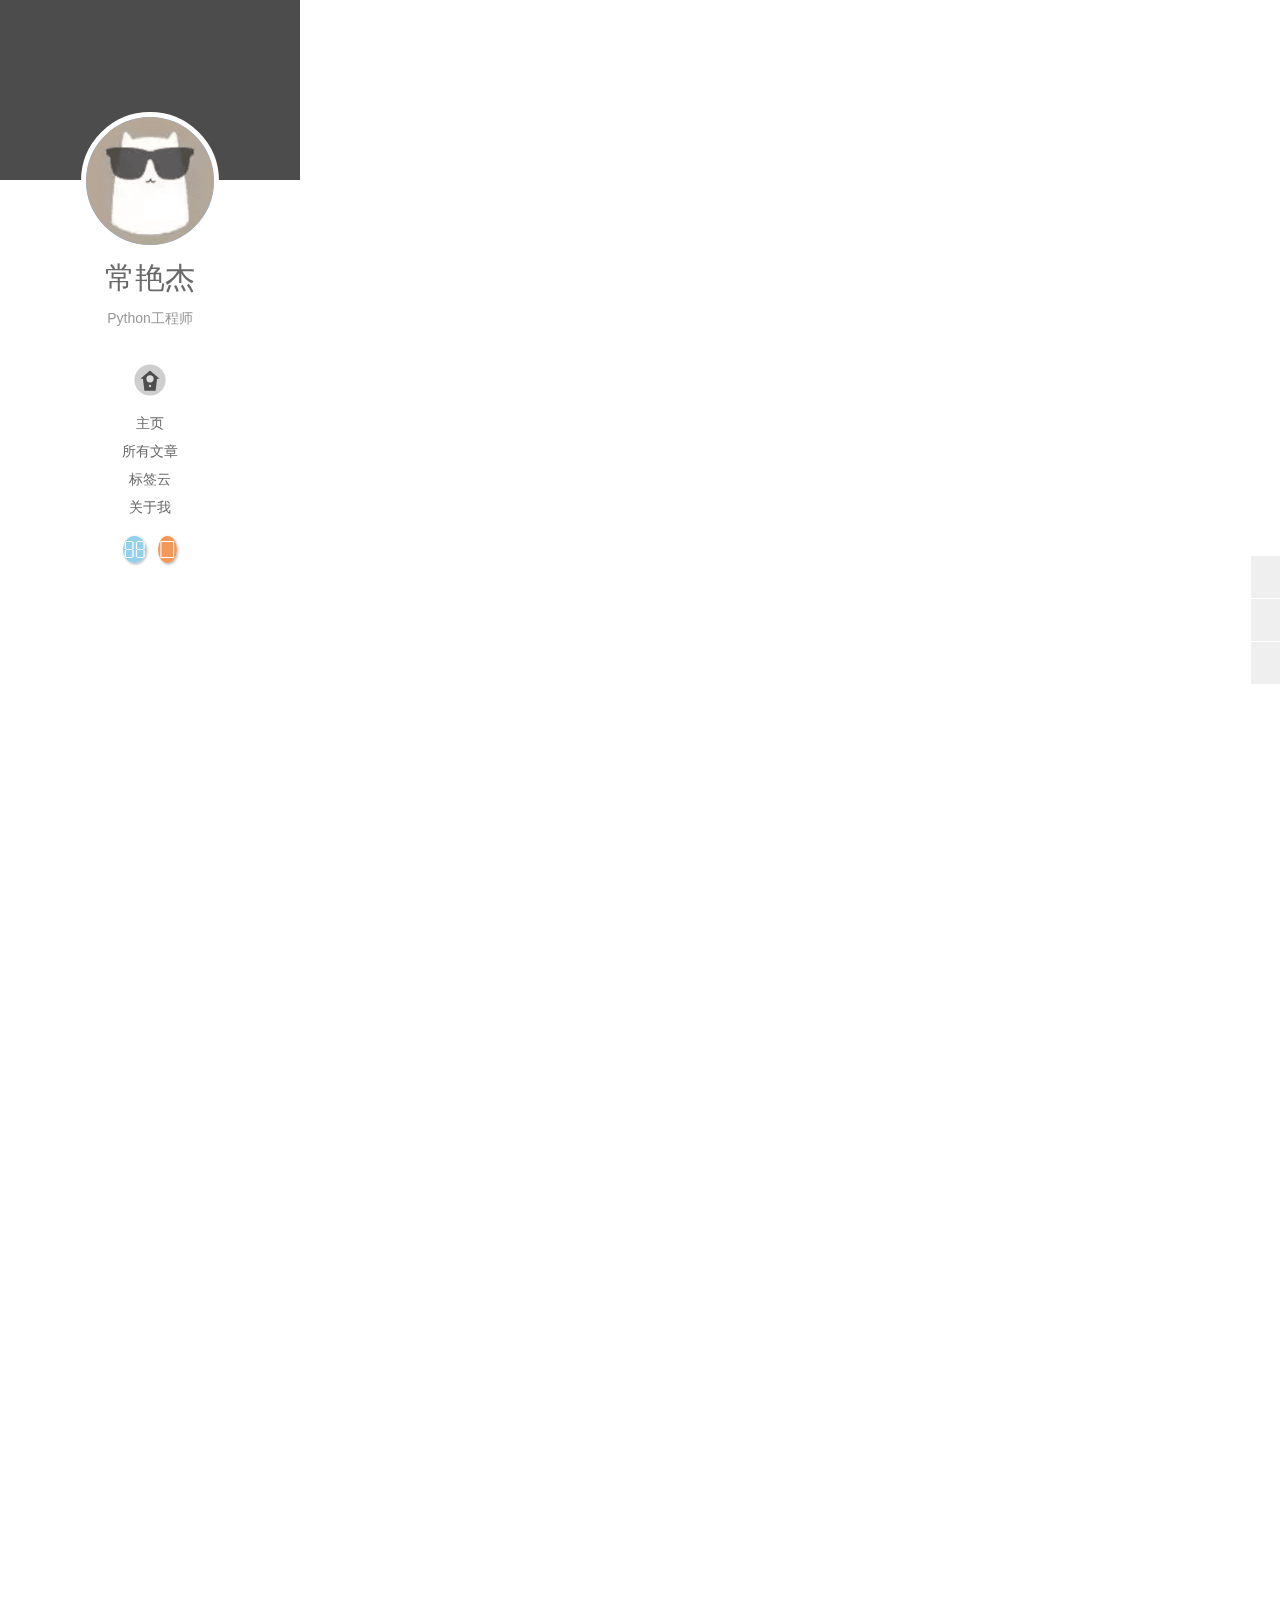
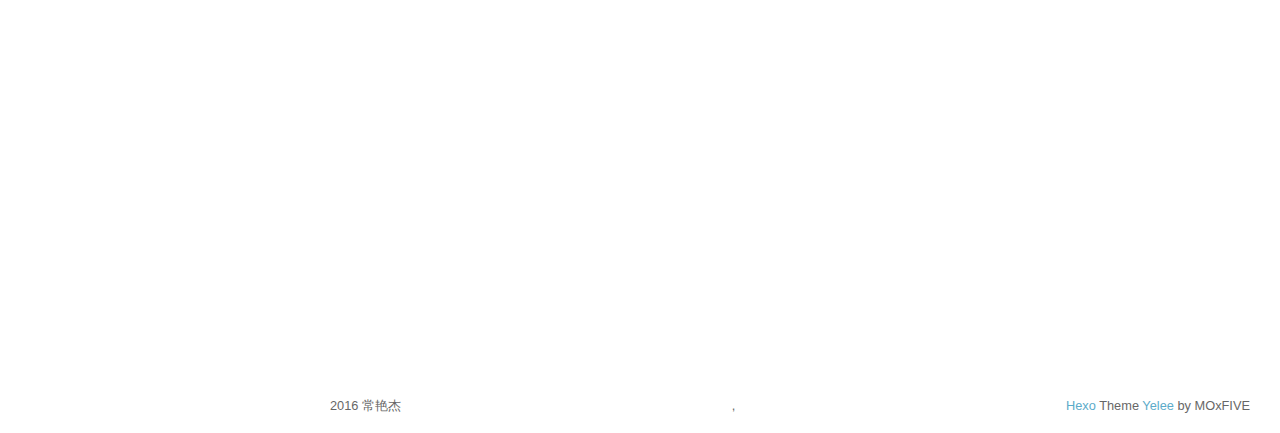
==== commit 6f1b01cb: "Site updated: 2016-08-03 13:33:37" ====
--- a/index.html
+++ b/index.html
@@ -1,12 +1,24 @@
 <!DOCTYPE html>
-<html>
+<html lang="zh-Hans">
 <head>
-  <meta charset="utf-8">
-  
-  <meta http-equiv="X-UA-Compatible" content="IE=edge" >
-  <title>常艳杰</title>
-  <meta name="viewport" content="width=device-width, initial-scale=1, maximum-scale=1">
-  <meta name="description" content="对我而言，你只是一个小男孩，和其他成千上万的小男孩没有什么不同。我不需要你。你也不需要我。对你而言，我也和其它成千上万的狐狸并没有差别。但是，假如你驯服了我，我们就彼此需要了。对我而言，你就是举世无双的；对你而言，我也是独一无二的……">
+
+    <!--[if lt IE 9]>
+        <style>body {display: none; background: none !important} </style>
+        <meta http-equiv="Refresh" Content="0; url=//outdatedbrowser.com/" />
+    <![endif]-->
+
+<meta charset="utf-8">
+<meta http-equiv="X-UA-Compatible" content="IE=edge, chrome=1" />
+<meta name="viewport" content="width=device-width, initial-scale=1, maximum-scale=1, user-scalable=no">
+<meta name="format-detection" content="telephone=no" />
+<meta name="author" content="常艳杰" />
+
+
+    
+    
+
+
+<meta name="description" content="对我而言，你只是一个小男孩，和其他成千上万的小男孩没有什么不同。我不需要你。你也不需要我。对你而言，我也和其它成千上万的狐狸并没有差别。但是，假如你驯服了我，我们就彼此需要了。对我而言，你就是举世无双的；对你而言，我也是独一无二的……">
 <meta property="og:type" content="website">
 <meta property="og:title" content="常艳杰">
 <meta property="og:url" content="http://yoursite.com/index.html">
@@ -15,199 +27,253 @@
 <meta name="twitter:card" content="summary">
 <meta name="twitter:title" content="常艳杰">
 <meta name="twitter:description" content="对我而言，你只是一个小男孩，和其他成千上万的小男孩没有什么不同。我不需要你。你也不需要我。对你而言，我也和其它成千上万的狐狸并没有差别。但是，假如你驯服了我，我们就彼此需要了。对我而言，你就是举世无双的；对你而言，我也是独一无二的……">
-  
-    <link rel="alternative" href="/atom.xml" title="常艳杰" type="application/atom+xml">
-  
-  
-    <link rel="icon" href="/favicon.png">
-  
-  <link rel="stylesheet" href="/css/style.css">
+
+<link rel="apple-touch-icon" href= "/apple-touch-icon.png">
+
+
+    <link rel="alternate" href="/atom.xml" title="常艳杰" type="application/atom+xml">
+
+
+
+    <link rel="shortcut icon" href="/favicon.png">
+
+
+
+    <link href="//cdn.bootcss.com/animate.css/3.5.1/animate.min.css" rel="stylesheet">
+
+
+
+    <link href="//cdn.bootcss.com/fancybox/2.1.5/jquery.fancybox.min.css" rel="stylesheet">
+
+
+
+    <script src="//cdn.bootcss.com/pace/1.0.2/pace.min.js"></script>
+    <link href="//cdn.bootcss.com/pace/1.0.2/themes/blue/pace-theme-minimal.css" rel="stylesheet">
+
+
+<link rel="stylesheet" href="/css/style.css">
+
+
+    <style> .article { opacity: 0;} </style>
+
+
+<link href="//cdn.bootcss.com/font-awesome/4.6.3/css/font-awesome.min.css" rel="stylesheet">
+
+
+<title>常艳杰</title>
+
+<script src="//cdn.bootcss.com/jquery/2.2.4/jquery.min.js"></script>
+<script src="//cdn.bootcss.com/clipboard.js/1.5.10/clipboard.min.js"></script>
+
+<script>
+    var yiliaConfig = {
+        fancybox: true,
+        animate: true,
+        isHome: true,
+        isPost: false,
+        isArchive: false,
+        isTag: false,
+        isCategory: false,
+        fancybox_js: "//cdn.bootcss.com/fancybox/2.1.5/jquery.fancybox.min.js",
+        scrollreveal: "//cdn.bootcss.com/scrollReveal.js/3.1.4/scrollreveal.min.js",
+        search: undefined
+    }
+</script>
+
+
+    <script> yiliaConfig.jquery_ui = [false]; </script>
+
+
+
+    <script> yiliaConfig.rootUrl = "\/";</script>
+
+
+
+
+
+
 </head>
-
 <body>
   <div id="container">
     <div class="left-col">
     <div class="overlay"></div>
 <div class="intrude-less">
-	<header id="header" class="inner">
-		<a href="/" class="profilepic">
-			
-			<img lazy-src="/img/avatar_yanjie.jpg" class="js-avatar">
-			
-		</a>
-
-		<hgroup>
-		  <h1 class="header-author"><a href="/">常艳杰</a></h1>
-		</hgroup>
-
-		
-		<p class="header-subtitle">Python工程师</p>
-		
-
-		
-			<div class="switch-btn">
-				<div class="icon">
-					<div class="icon-ctn">
-						<div class="icon-wrap icon-house" data-idx="0">
-							<div class="birdhouse"></div>
-							<div class="birdhouse_holes"></div>
-						</div>
-						<div class="icon-wrap icon-ribbon hide" data-idx="1">
-							<div class="ribbon"></div>
-						</div>
-						
-						<div class="icon-wrap icon-link hide" data-idx="2">
-							<div class="loopback_l"></div>
-							<div class="loopback_r"></div>
-						</div>
-						
-						
-						<div class="icon-wrap icon-me hide" data-idx="3">
-							<div class="user"></div>
-							<div class="shoulder"></div>
-						</div>
-						
-					</div>
-					
-				</div>
-				<div class="tips-box hide">
-					<div class="tips-arrow"></div>
-					<ul class="tips-inner">
-						<li>菜单</li>
-						<li>标签</li>
-						
-						<li>友情链接</li>
-						
-						
-						<li>关于我</li>
-						
-					</ul>
-				</div>
-			</div>
-		
-
-		<div class="switch-area">
-			<div class="switch-wrap">
-				<section class="switch-part switch-part1">
-					<nav class="header-menu">
-						<ul>
-						
-							<li><a href="/">主页</a></li>
-				        
-							<li><a href="/archives">所有文章</a></li>
-				        
-						</ul>
-					</nav>
-					<nav class="header-nav">
-						<div class="social">
-							
-								<a class="github" target="_blank" href="#" title="github">github</a>
-					        
-								<a class="weibo" target="_blank" href="#" title="weibo">weibo</a>
-					        
-								<a class="rss" target="_blank" href="#" title="rss">rss</a>
-					        
-								<a class="zhihu" target="_blank" href="#" title="zhihu">zhihu</a>
-					        
-						</div>
-					</nav>
-				</section>
-				
-				
-				<section class="switch-part switch-part2">
-					<div class="widget tagcloud" id="js-tagcloud">
-						<a href="/tags/Python/" style="font-size: 10px;">Python</a> <a href="/tags/nginx/" style="font-size: 10px;">nginx</a> <a href="/tags/早读/" style="font-size: 10px;">早读</a>
-					</div>
-				</section>
-				
-				
-				
-				<section class="switch-part switch-part3">
-					<div id="js-friends">
-					
-			          <a target="_blank" class="main-nav-link switch-friends-link" href="http://localhost:4000/">奥巴马的博客</a>
-			        
-			          <a target="_blank" class="main-nav-link switch-friends-link" href="http://localhost:4000/">卡卡的美丽传说</a>
-			        
-			          <a target="_blank" class="main-nav-link switch-friends-link" href="http://localhost:4000/">本泽马的博客</a>
-			        
-			          <a target="_blank" class="main-nav-link switch-friends-link" href="http://localhost:4000/">吉格斯的博客</a>
-			        
-			          <a target="_blank" class="main-nav-link switch-friends-link" href="http://localhost:4000/">习大大大不同</a>
-			        
-			          <a target="_blank" class="main-nav-link switch-friends-link" href="http://localhost:4000/">托蒂的博客</a>
-			        
-			        </div>
-				</section>
-				
-
-				
-				
-				<section class="switch-part switch-part4">
-				
-					<div id="js-aboutme">我是谁，我从哪里来，我到哪里去？我就是我，是颜色不一样的吃货…</div>
-				</section>
-				
-			</div>
-		</div>
-	</header>				
+    <header id="header" class="inner">
+        <a href="/" class="profilepic">
+            <img src="/img/avatar.png" class="animated zoomIn">
+        </a>
+        <hgroup>
+          <h1 class="header-author"><a href="/">常艳杰</a></h1>
+        </hgroup>
+
+        
+        <p class="header-subtitle">Python工程师</p>
+        
+
+        
+
+
+        
+            <div id="switch-btn" class="switch-btn">
+                <div class="icon">
+                    <div class="icon-ctn">
+                        <div class="icon-wrap icon-house" data-idx="0">
+                            <div class="birdhouse"></div>
+                            <div class="birdhouse_holes"></div>
+                        </div>
+                        <div class="icon-wrap icon-ribbon hide" data-idx="1">
+                            <div class="ribbon"></div>
+                        </div>
+                        
+                        <div class="icon-wrap icon-link hide" data-idx="2">
+                            <div class="loopback_l"></div>
+                            <div class="loopback_r"></div>
+                        </div>
+                        
+                        
+                        <div class="icon-wrap icon-me hide" data-idx="3">
+                            <div class="user"></div>
+                            <div class="shoulder"></div>
+                        </div>
+                        
+                    </div>
+                    
+                </div>
+                <div class="tips-box hide">
+                    <div class="tips-arrow"></div>
+                    <ul class="tips-inner">
+                        <li>菜单</li>
+                        <li>标签</li>
+                        
+                        <li>友情链接</li>
+                        
+                        
+                        <li>关于我</li>
+                        
+                    </ul>
+                </div>
+            </div>
+        
+
+        <div id="switch-area" class="switch-area">
+            <div class="switch-wrap">
+                <section class="switch-part switch-part1">
+                    <nav class="header-menu">
+                        <ul>
+                        
+                            <li><a href="/">主页</a></li>
+                        
+                            <li><a href="/archives/">所有文章</a></li>
+                        
+                            <li><a href="/tags/">标签云</a></li>
+                        
+                            <li><a href="/about/">关于我</a></li>
+                        
+                        </ul>
+                    </nav>
+                    <nav class="header-nav">
+                        <ul class="social">
+                            
+                                <a class="fa Email" href="mailto:123@123.com" title="Email"></a>
+                            
+                                <a class="fa GitHub" href="#" title="GitHub"></a>
+                            
+                                <a class="fa RSS" href="/atom.xml" title="RSS"></a>
+                            
+                        </ul>
+                    </nav>
+                </section>
+                
+                
+                <section class="switch-part switch-part2">
+                    <div class="widget tagcloud" id="js-tagcloud">
+                        <ul class="tag-list"><li class="tag-list-item"><a class="tag-list-link" href="/tags/Python/">Python</a></li><li class="tag-list-item"><a class="tag-list-link" href="/tags/nginx/">nginx</a></li><li class="tag-list-item"><a class="tag-list-link" href="/tags/早读/">早读</a></li></ul>
+                    </div>
+                </section>
+                
+                
+                
+                <section class="switch-part switch-part3">
+                    <div id="js-friends">
+                    
+                      <a class="main-nav-link switch-friends-link" href="https://hexo.io">Hexo</a>
+                    
+                      <a class="main-nav-link switch-friends-link" href="https://pages.github.com/">GitHub</a>
+                    
+                      <a class="main-nav-link switch-friends-link" href="http://moxfive.xyz/">MOxFIVE</a>
+                    
+                    </div>
+                </section>
+                
+
+                
+                
+                <section class="switch-part switch-part4">
+                
+                    <div id="js-aboutme">专注于前端</div>
+                </section>
+                
+            </div>
+        </div>
+    </header>                
 </div>
-
     </div>
     <div class="mid-col">
       <nav id="mobile-nav">
-  	<div class="overlay">
-  		<div class="slider-trigger"></div>
-  		<h1 class="header-author js-mobile-header hide">常艳杰</h1>
-  	</div>
-	<div class="intrude-less">
-		<header id="header" class="inner">
-			<div class="profilepic">
-			
-				<img lazy-src="/img/avatar_yanjie.jpg" class="js-avatar">
-			
-			</div>
-			<hgroup>
-			  <h1 class="header-author">常艳杰</h1>
-			</hgroup>
-			
-			<p class="header-subtitle">Python工程师</p>
-			
-			<nav class="header-menu">
-				<ul>
-				
-					<li><a href="/">主页</a></li>
-		        
-					<li><a href="/archives">所有文章</a></li>
-		        
-		        <div class="clearfix"></div>
-				</ul>
-			</nav>
-			<nav class="header-nav">
-				<div class="social">
-					
-						<a class="github" target="_blank" href="#" title="github">github</a>
-			        
-						<a class="weibo" target="_blank" href="#" title="weibo">weibo</a>
-			        
-						<a class="rss" target="_blank" href="#" title="rss">rss</a>
-			        
-						<a class="zhihu" target="_blank" href="#" title="zhihu">zhihu</a>
-			        
-				</div>
-			</nav>
-		</header>				
-	</div>
+      <div class="overlay">
+          <div class="slider-trigger"></div>
+          <h1 class="header-author js-mobile-header hide"><a href="/" title="回到主页">常艳杰</a></h1>
+      </div>
+    <div class="intrude-less">
+        <header id="header" class="inner">
+            <a href="/" class="profilepic">
+                <img src="/img/avatar.png" class="animated zoomIn">
+            </a>
+            <hgroup>
+              <h1 class="header-author"><a href="/" title="回到主页">常艳杰</a></h1>
+            </hgroup>
+            
+            <p class="header-subtitle">Python工程师</p>
+            
+            <nav class="header-menu">
+                <ul>
+                
+                    <li><a href="/">主页</a></li>
+                
+                    <li><a href="/archives/">所有文章</a></li>
+                
+                    <li><a href="/tags/">标签云</a></li>
+                
+                    <li><a href="/about/">关于我</a></li>
+                
+                <div class="clearfix"></div>
+                </ul>
+            </nav>
+            <nav class="header-nav">
+                        <ul class="social">
+                            
+                                <a class="fa Email" target="_blank" href="mailto:123@123.com" title="Email"></a>
+                            
+                                <a class="fa GitHub" target="_blank" href="#" title="GitHub"></a>
+                            
+                                <a class="fa RSS" target="_blank" href="/atom.xml" title="RSS"></a>
+                            
+                        </ul>
+            </nav>
+        </header>                
+    </div>
+    <link class="menu-list" tags="标签" friends="友情链接" about="关于我"/>
 </nav>
-
       <div class="body-wrap">
   
     <article id="post-nginx-install-on-centos" class="article article-type-post" itemscope itemprop="blogPost">
   
     <div class="article-meta">
       <a href="/2016/07/15/nginx-install-on-centos/" class="article-date">
-  	<time datetime="2016-07-14T16:12:57.000Z" itemprop="datePublished">2016-07-15</time>
+      <time datetime="2016-07-14T16:12:57.000Z" itemprop="datePublished">2016-07-15</time>
 </a>
+
+
     </div>
   
   <div class="article-inner">
@@ -228,6 +294,7 @@
     
     <div class="article-entry" itemprop="articleBody">
       
+          
         <p><a href="http://nginx.org/en/linux_packages.html" target="_blank" rel="external">官方手册</a>  </p>
 <p>安装默认版本 1.6.2</p>
 <blockquote>
@@ -252,11 +319,11 @@
     <div class="article-info article-info-index">
       
       
-	<div class="article-tag tagcloud">
-		<ul class="article-tag-list"><li class="article-tag-list-item"><a class="article-tag-list-link" href="/tags/nginx/">nginx</a></li></ul>
-	</div>
-
-      
+
+      
+    <div class="article-tag tagcloud">
+        <ul class="article-tag-list"><li class="article-tag-list-item"><a class="article-tag-list-link" href="/tags/nginx/">nginx</a></li></ul>
+    </div>
 
       
       <div class="clearfix"></div>
@@ -279,8 +346,10 @@
   
     <div class="article-meta">
       <a href="/2016/07/06/python-wiki/" class="article-date">
-  	<time datetime="2016-07-05T16:26:35.000Z" itemprop="datePublished">2016-07-06</time>
+      <time datetime="2016-07-05T16:26:35.000Z" itemprop="datePublished">2016-07-06</time>
 </a>
+
+
     </div>
   
   <div class="article-inner">
@@ -301,22 +370,24 @@
     
     <div class="article-entry" itemprop="articleBody">
       
-        <h5 id="官方wiki精华"><a href="#官方wiki精华" class="headerlink" title="官方wiki精华"></a>官方wiki精华</h5>
+          
+              <h5 id="官方wiki精华"><a href="#官方wiki精华" class="headerlink" title="官方wiki精华"></a>官方wiki精华</h5>
+          
       
     </div>
     
     <div class="article-info article-info-index">
       
       
-	<div class="article-tag tagcloud">
-		<ul class="article-tag-list"><li class="article-tag-list-item"><a class="article-tag-list-link" href="/tags/Python/">Python</a></li></ul>
-	</div>
-
-      
+
+      
+    <div class="article-tag tagcloud">
+        <ul class="article-tag-list"><li class="article-tag-list-item"><a class="article-tag-list-link" href="/tags/Python/">Python</a></li></ul>
+    </div>
 
       
         <p class="article-more-link">
-          <a  href="/2016/07/06/python-wiki/#more">more >></a>
+          <a href="/2016/07/06/python-wiki/#more">阅读全文 >></a>
         </p>
       
       <div class="clearfix"></div>
@@ -339,8 +410,10 @@
   
     <div class="article-meta">
       <a href="/2016/07/04/suihe/" class="article-date">
-  	<time datetime="2016-07-04T14:47:00.000Z" itemprop="datePublished">2016-07-04</time>
+      <time datetime="2016-07-04T14:47:00.000Z" itemprop="datePublished">2016-07-04</time>
 </a>
+
+
     </div>
   
   <div class="article-inner">
@@ -361,22 +434,24 @@
     
     <div class="article-entry" itemprop="articleBody">
       
-        <p>很久以来，我总是在思考，什么是随和？<br><img src="http://cdn1.changyanjie.cn/static/images/suihe/1.jpg"><br>有人说，随和就是顺从众议，不固执己见;<br>有人说，随和就是不斤斤计较，为人和蔼;<br>还有人说，随和其实就是傻，就是老好人，就是没有原则。<br>那么，随和到底是什么？<br>
+          
+              <p>很久以来，我总是在思考，什么是随和？<br><img src="http://cdn1.changyanjie.cn/static/images/suihe/1.jpg"><br>有人说，随和就是顺从众议，不固执己见;<br>有人说，随和就是不斤斤计较，为人和蔼;<br>还有人说，随和其实就是傻，就是老好人，就是没有原则。<br>那么，随和到底是什么？<br>
+          
       
     </div>
     
     <div class="article-info article-info-index">
       
       
-	<div class="article-tag tagcloud">
-		<ul class="article-tag-list"><li class="article-tag-list-item"><a class="article-tag-list-link" href="/tags/早读/">早读</a></li></ul>
-	</div>
-
-      
+
+      
+    <div class="article-tag tagcloud">
+        <ul class="article-tag-list"><li class="article-tag-list-item"><a class="article-tag-list-link" href="/tags/早读/">早读</a></li></ul>
+    </div>
 
       
         <p class="article-more-link">
-          <a  href="/2016/07/04/suihe/#more">more >></a>
+          <a href="/2016/07/04/suihe/#more">阅读全文 >></a>
         </p>
       
       <div class="clearfix"></div>
@@ -398,64 +473,92 @@
   
 </div>
       <footer id="footer">
-  <div class="outer">
-    <div id="footer-info">
-    	<div class="footer-left">
-    		&copy; 2016 常艳杰
-    	</div>
-      	<div class="footer-right">
-      		<a href="http://hexo.io/" target="_blank">Hexo</a>  Theme <a href="https://github.com/litten/hexo-theme-yilia" target="_blank">Yilia</a> by Litten
-      	</div>
-    </div>
-  </div>
+    <div class="outer">
+        <div id="footer-info">
+            <div class="footer-left">
+                <i class="fa fa-copyright"></i> 
+                2016 常艳杰
+            </div>
+            <div class="footer-right">
+                <a href="http://hexo.io/" target="_blank" title="快速、简洁且高效的博客框架">Hexo</a>  Theme <a href="https://github.com/MOxFIVE/hexo-theme-yelee" target="_blank" title="简而不减 Hexo 双栏博客主题  v3.5">Yelee</a> by MOxFIVE <i class="fa fa-heart animated infinite pulse"></i>
+            </div>
+        </div>
+        
+            <div class="visit">
+                
+                    <span id="busuanzi_container_site_pv" style='display:none'>
+                        <span id="site-visit" >本站到访数: 
+                            <span id="busuanzi_value_site_uv"></span>
+                        </span>
+                    </span>
+                
+                
+                    <span>, </span>
+                
+                
+                    <span id="busuanzi_container_page_pv" style='display:none'>
+                        <span id="page-visit">本页阅读量: 
+                            <span id="busuanzi_value_page_pv"></span>
+                        </span>
+                    </span>
+                
+            </div>
+        
+    </div>
 </footer>
     </div>
     
-  <link rel="stylesheet" href="/fancybox/jquery.fancybox.css">
-
-
+<script data-main="/js/main.js" src="//cdn.bootcss.com/require.js/2.2.0/require.min.js"></script>
+
+    <script>
+        $(document).ready(function() {
+            var iPad = window.navigator.userAgent.indexOf('iPad');
+            if (iPad > -1 || $(".left-col").css("display") === "none") {
+                var bgColorList = ["#9db3f4", "#414141", "#e5a859", "#f5dfc6", "#c084a0", "#847e72", "#cd8390", "#996731"];
+                var bgColor = Math.ceil(Math.random() * (bgColorList.length - 1));
+                $("body").css({"background-color": bgColorList[bgColor], "background-size": "cover"});
+            }
+            else {
+                var backgroundnum = 5;
+                var backgroundimg = "url(/background/bg-x.jpg)".replace(/x/gi, Math.ceil(Math.random() * backgroundnum));
+                $("body").css({"background": backgroundimg, "background-attachment": "fixed", "background-size": "cover"});
+            }
+        })
+    </script>
+
+
+
+
+
+<div class="scroll" id="scroll">
+    <a href="#" title="返回顶部"><i class="fa fa-arrow-up"></i></a>
+    <a href="#comments" onclick="load$hide();" title="查看评论"><i class="fa fa-comments-o"></i></a>
+    <a href="#footer" title="转到底部"><i class="fa fa-arrow-down"></i></a>
+</div>
 <script>
-	var yiliaConfig = {
-		fancybox: true,
-		mathjax: true,
-		animate: true,
-		isHome: true,
-		isPost: false,
-		isArchive: false,
-		isTag: false,
-		isCategory: false,
-		open_in_new: false
-	}
+    // Open in New Window
+    
+        var oOpenInNew = {
+            
+            
+            
+            
+            
+            
+             archives: ".archive-article-title", 
+             miniArchives: "a.post-list-link", 
+            
+             friends: "#js-friends a", 
+             socail: ".social a" 
+        }
+        for (var x in oOpenInNew) {
+            $(oOpenInNew[x]).attr("target", "_blank");
+        }
+    
 </script>
-<script src="http://7.url.cn/edu/jslib/comb/require-2.1.6,jquery-1.9.1.min.js"></script>
-<script src="/js/main.js"></script>
-
-
-
-
-
-
-<script type="text/x-mathjax-config">
-MathJax.Hub.Config({
-    tex2jax: {
-        inlineMath: [ ['$','$'], ["\\(","\\)"]  ],
-        processEscapes: true,
-        skipTags: ['script', 'noscript', 'style', 'textarea', 'pre', 'code']
-    }
-});
-
-MathJax.Hub.Queue(function() {
-    var all = MathJax.Hub.getAllJax(), i;
-    for(i=0; i < all.length; i += 1) {
-        all[i].SourceElement().parentNode.className += ' has-jax';                 
-    }       
-});
+
+<script async src="https://dn-lbstatics.qbox.me/busuanzi/2.3/busuanzi.pure.mini.js">
 </script>
-
-<script type="text/javascript" src="http://cdn.mathjax.org/mathjax/latest/MathJax.js?config=TeX-AMS-MML_HTMLorMML">
-</script>
-
-
   </div>
 </body>
 </html>--- a/css/style.css
+++ b/css/style.css
@@ -8,13 +8,6 @@
 }
 body:after {
   clear: both;
-}
-@font-face {
-  font-family: 'FontAwesome';
-  src: url("fonts/fontawesome-webfont.eot");
-  src: url("fonts/fontawesome-webfont.eot?#iefix") format("embedded-opentype"), url("fonts/fontawesome-webfont.woff") format("woff"), url("fonts/fontawesome-webfont.ttf") format("truetype"), url("fonts/fontawesome-webfont.svgz#FontAwesomeRegular") format("svg"), url("fonts/fontawesome-webfont.svg#FontAwesomeRegular") format("svg");
-  font-weight: normal;
-  font-style: normal;
 }
 html,
 body,
@@ -124,24 +117,29 @@
   border: 0;
   padding: 0;
 }
-@font-face {
-  font-family: FontAwesome;
-  font-style: normal;
-  font-weight: normal;
-  src: url("fonts/fontawesome-webfont.eot?v=#4.0.3");
-  src: url("fonts/fontawesome-webfont.eot?#iefix&v=#4.0.3") format("embedded-opentype"), url("fonts/fontawesome-webfont.woff?v=#4.0.3") format("woff"), url("fonts/fontawesome-webfont.ttf?v=#4.0.3") format("truetype"), url("fonts/fontawesome-webfont.svg#fontawesomeregular?v=#4.0.3") format("svg");
-}
-html,
-body,
-#container {
-  height: 100%;
+html {
+  font-size: 16px;
 }
 body {
-  font-family: "微软雅黑", "HelveticaNeue-Light", "Helvetica Neue Light", "Helvetica Neue", Helvetica, Arial, sans-serif;
-  font-size: 16px;
+  font-family: "Lucida Grande", Verdana, "Helvetica Neue", Arial, "Microsoft YaHei", "PingFang SC", "Hiragino Sans GB", "WenQuanYi Micro Hei", sans-serif;
   background: #fff;
-  color: rgba(0,0,0,0.6);
+  text-rendering: optimizeLegibility;
+  -moz-osx-font-smoothing: grayscale;
+  -moz-font-feature-settings: "liga" on;
+  color: #333;
   -webkit-overflow-scrolling: touch;
+}
+::selection {
+  background: rgba(147,181,224,0.6);
+  color: #fff;
+}
+h2,
+h3,
+h4,
+h5,
+h6 {
+  font-family: Times, Georgia, serif;
+  font-weight: bold;
 }
 h1,
 h2,
@@ -149,18 +147,19 @@
   display: block;
 }
 h1 {
-  font-size: 1.5em;
+  font-size: 1.6rem;
+  font-family: "Segoe UI", "Lucida Grande", Verdana, "Helvetica Neue", Arial, "Microsoft YaHei", "PingFang SC", "Hiragino Sans GB", "WenQuanYi Micro Hei", sans-serif;
 }
 h2 {
-  font-size: 1.3em;
+  font-size: 1.4rem;
 }
 h3 {
-  font-size: 1.1em;
+  font-size: 1.15rem;
 }
 h4,
 h5,
 h6 {
-  font-size: 1em;
+  font-size: 1rem;
 }
 a {
   text-decoration: none;
@@ -195,7 +194,6 @@
   }
 }
 #container {
-  position: relative;
   min-height: 100%;
 }
 #container #mobile-nav {
@@ -233,7 +231,7 @@
   margin: 3px;
 }
 #container .left-col {
-  background: #fff;
+  background: rgba(255,255,255,0.85);
   width: 300px;
   position: fixed;
   opacity: 1;
@@ -242,6 +240,7 @@
   -ms-transition: all 0.2s ease-in;
   transition: all 0.2s ease-in;
   height: 100%;
+  overflow-y: auto;
 }
 #container .left-col .overlay {
   width: 100%;
@@ -255,11 +254,15 @@
   text-align: center;
   margin: 112px auto 0;
 }
+#container .left-col li:hover {
+  background: none;
+  font-weight: bold;
+}
 #container .mid-col {
   position: absolute;
   right: 0;
   min-height: 100%;
-  background: #eaeaea;
+  background: rgba(255,255,255,0.8);
   left: 300px;
   width: auto;
 }
@@ -273,11 +276,18 @@
   #container #header .header-nav {
     position: relative;
   }
+  #container #header .header-menu {
+    line-height: 1.3;
+    min-height: 3rem;
+  }
   #container .header-author.fixed {
     position: fixed;
-    top: -13px;
+    top: -8px;
     width: 100%;
     color: #ddd;
+  }
+  #container .header-author.fixed a {
+    color: #fff;
   }
   #container .overlay .slider-trigger {
     position: absolute;
@@ -306,10 +316,11 @@
     border-bottom: 1px dotted #ddd;
   }
   #container .article-header h1 {
-    margin-bottom: 10px;
-  }
-  #container .header-subtitle {
-    padding: 0 24px;
+    margin-bottom: 2px;
+  }
+  #container #header .header-subtitle {
+    padding: 0 3em;
+    font-size: 1em;
   }
   #container .article-info-index.article-info {
     padding-top: 10px;
@@ -321,96 +332,45 @@
     padding-top: 10px;
     border: none;
   }
-  #container .article-more-link a {
-    float: right;
-  }
   #container #viewer-box .viewer-box-l {
     font-size: 14px;
   }
   #container .article {
-    padding: 10px;
-    margin: 10px;
-    font-size: 14px;
+    margin: 0.625rem 10px;
   }
   #container .article .article-entry {
     padding-left: 0;
     padding-right: 0;
-    padding-top: 10px;
+  }
+  #container .article .article-entry .highlight {
+    padding: 0.35em 0.6em;
   }
   #container .article .article-title {
-    font-size: 18px;
-    max-width: 185px;
     display: block;
     margin: 0;
+    font-size: 1.5rem;
+    font-weight: bold;
   }
   #container .article .article-meta {
-    width: auto;
-    height: 30px;
-    margin-top: -5px;
-    position: ralative;
-  }
-  #container .article .article-meta .article-date {
-    font-size: 12px;
-    -webkit-border-radius: 0;
-    border-radius: 0;
-    color: #666;
-    background: none;
-    height: auto;
+    display: none;
+  }
+  #container .article-inner {
+    padding: 12px;
+  }
+  #container .archive-article-inner .article-meta {
+    top: 0;
+    margin-top: 0.5em;
+  }
+  #container .archives .archive-article {
     padding: 0;
-    margin: 0;
-    width: 100%;
-    text-align: left;
-    margin-left: 10px;
-  }
-  #container .article .article-meta .article-date time {
-    width: auto;
-    float: right;
-    margin-right: 10px;
-  }
-  #container .article .article-meta .article-tag-list {
-    margin-top: 7px;
-    position: absolute;
-    right: 10px;
-    top: 0;
-  }
-  #container .article .article-meta .article-tag-list:before {
-    float: left;
-    margin-top: 1px;
-    left: 0;
-  }
-  #container .article .article-meta .article-tag-list .article-tag-list-item {
-    float: left;
-    padding-left: 0;
-    width: auto;
-    max-width: 83px;
-  }
-  #container .article .article-meta .article-category {
-    margin-top: 7px;
-    position: absolute;
-    right: 10px;
-    top: -30px;
-  }
-  #container .article .article-meta .article-category:before {
-    float: left;
-    margin-top: 1px;
-    left: 15px;
-  }
-  #container .article .article-meta .article-category .article-category-link {
-    max-width: 83px;
-    width: auto;
-    padding-left: 10px;
-  }
-  #container .article .article-nav-link-wrap {
-    margin: 5px 0;
-  }
-  #container .article .article-nav-link-wrap strong {
-    float: left;
-    margin-right: 5px;
-  }
-  #container .article #article-nav-older {
-    float: none;
-    display: block;
-  }
+  }
+  #container .archives .archive-article-date {
+    margin-right: 0;
+  }
+  #container .archives .article-info {
+    display: none;
+  }
+  #container .archive-article-inner .article-meta .archive-article-date,
   #container .share {
     padding: 3px 10px;
   }
@@ -425,6 +385,12 @@
   }
   #container #page-nav .extend {
     opacity: 1;
+  }
+  #container #page-nav {
+    margin-top: 1em;
+  }
+  #container #page-nav .page-number {
+    margin-bottom: 1.5em;
   }
   #container .instagram .open-ins {
     left: 2px;
@@ -437,9 +403,7 @@
   #container .archives-wrap {
     margin: 10px 10px 0px;
     padding: 10px;
-  }
-  #container .archives-wrap .archive-article-title {
-    font-size: 14px;
+    padding-right: 0;
   }
   #container .archives-wrap .archive-year-wrap {
     position: relative;
@@ -448,13 +412,9 @@
   #container .archives-wrap .archive-year-wrap a {
     padding: 0 0 0 0;
   }
-  #container .archives-wrap .article-meta .archive-article-date {
-    font-size: 12px;
-    margin-right: 10px;
-    margin-top: -5px;
-  }
-  #container .archives-wrap .article-meta .article-tag-list-link {
-    font-size: 12px;
+  #container .archives-wrap h1 {
+    font-size: 1.2em;
+    margin-bottom: 0.3em;
   }
   #container .archives .archive-article {
     padding: 10px 0;
@@ -462,16 +422,144 @@
   }
   #container #footer .footer-left {
     float: initial;
-    margin-bottom: 10px;
+    margin-bottom: 0.5em;
   }
   #container #footer .footer-right {
     float: initial;
+    margin-bottom: 1em;
+  }
+  #container #footer .visit {
+    margin: 0;
+  }
+  #container .article-category::before {
+    display: none;
+  }
+  #container .article-tag::before {
+    display: none;
+  }
+  #container .article-meta time:before {
+    display: none;
+  }
+  #container .visit {
+    margin-top: 1em;
+  }
+  #container #tocButton {
+    z-index: 100;
+    position: fixed;
+    left: 0.5em;
+    top: auto; /*In order to cover style in article.styl*/
+    bottom: 10px;
+    padding: 0.2em 0.4em;
+    -webkit-border-radius: 6px;
+    border-radius: 6px;
+    border-style: outset;
+    background: rgba(255,255,255,0.7);
+    font-size: 1em;
+    font-weight: bold;
+    color: #808080;
+  }
+  #container #tocButton:hover {
+    color: #88acdb;
+    font-size: 1em;
+  }
+  #container .toc-article {
+    display: none;
+    z-index: 99;
+    left: 0;
+    top: 38%;
+    bottom: 1em;
+    height: auto;
+    max-height: 58%;
+    width: none;
+    width: auto;
+    min-width: 7em;
+    max-width: 61.8%;
+    overflow: auto;
+    margin-left: 0;
+    padding: 10px;
+    padding-left: 0;
+    -webkit-border-radius: 2.8%;
+    border-radius: 2.8%;
+    background: none;
+    font-size: 1em;
+    line-height: 1.25em;
+  }
+  #container .toc-article .toc-title {
+    display: none;
+    padding: 0.3em;
+    color: #fff;
+    background: #d3d3d3;
+    -webkit-border-radius: 3px;
+    border-radius: 3px;
+  }
+  #container .toc-article .toc {
+    padding: 0.5em;
+  }
+  #container .toc-article ol {
+    margin: 0;
+    padding: 0.5em;
+    -webkit-border-radius: 5px;
+    border-radius: 5px;
+    background: rgba(255,255,255,0.85);
+  }
+  #container .toc-article ol ol {
+    padding: 0.1em 0;
+    padding-left: 1.2em;
+  }
+  #container .toc-article a {
+    color: #767676;
+  }
+  #container li.toc-item {
+    line-height: 1.2;
+  }
+  #container .copyright {
+    width: 90%;
+    padding: 0.5em 0.8em;
+  }
+  #container .scroll {
+    right: 1.2em;
+  }
+  #container .scroll li {
+    font-size: 1.7em;
+  }
+  #container .hide-labels {
+    z-index: 100;
+    position: fixed;
+    left: 0.5em;
+    top: auto;
+    bottom: 10px;
+    padding: 0.2em 0.4em;
+    -webkit-border-radius: 6px;
+    border-radius: 6px;
+    border-style: outset;
+    opacity: 0.9;
+    background: rgba(255,255,255,0.8);
+    font-weight: bold;
+    color: #808080;
+  }
+  #container #post-nav-button {
+    display: none;
+  }
+  #container .post-list {
+    visibility: hidden;
+  }
+  #container .ua {
+    display: none !important;
+  }
+  #container .copyright {
+    font-size: 16px;
+  }
+  #container .copyright .copy-path {
+    display: none;
+  }
+  #container .tags a {
+    line-height: 45px;
   }
 }
 .header-author {
   text-align: center;
-  margin: 0.67em 0;
-  font-family: Roboto, "Roboto", serif;
+  margin: 13px 0;
+  font-family: Times, Georgia, serif;
   font-size: 30px;
   -webkit-transition: 0.3s;
   -moz-transition: 0.3s;
@@ -491,39 +579,91 @@
   text-align: center;
   display: block;
   border: 5px solid #fff;
-  -webkit-border-radius: 300px;
-  border-radius: 300px;
+  -webkit-border-radius: 50%;
+  border-radius: 50%;
   width: 128px;
   height: 128px;
   margin: 0 auto;
   position: relative;
   overflow: hidden;
   background: #88acdb;
-  -webkit-transition: all 0.2s ease-in;
-  display: -webkit-box;
   -webkit-box-orient: horizontal;
   -webkit-box-pack: center;
   -webkit-box-align: center;
   text-align: center;
 }
 #header .profilepic img {
-  width: 20%;
-  height: 20%;
-  -webkit-border-radius: 300px;
-  border-radius: 300px;
-  opacity: 0;
-  -webkit-transition: all 0.2s ease-in;
-}
-#header .profilepic img.show {
   width: 100%;
   height: 100%;
-  opacity: 1;
+  -webkit-border-radius: 50%;
+  border-radius: 50%;
+  -webkit-animation-duration: 0.4s;
+  -moz-animation-duration: 0.4s;
+  -ms-animation-duration: 0.4s;
+  animation-duration: 0.4s;
+  -webkit-animation-delay: 0.3s;
+  -moz-animation-delay: 0.3s;
+  -ms-animation-delay: 0.3s;
+  animation-delay: 0.3s;
+  -webkit-animation-duration: 0.4s;
+  -webkit-animation-delay: 0.3s;
+}
+#header .profilepic:hover {
+  background: #fff;
+  border: 5px solid #88acdb;
+  -webkit-box-shadow: 0 0 1.5em #88acdb;
+  box-shadow: 0 0 1.5em #88acdb;
+  -webkit-animation: profilepic 0.15s linear infinite alternate;
+  -moz-animation: profilepic 0.15s linear infinite alternate;
+  -ms-animation: profilepic 0.15s linear infinite alternate;
+  animation: profilepic 0.15s linear infinite alternate;
+  -webkit-animation: profilepic 0.15s linear infinite alternate;
+}
+@-moz-keyframes profilepic {
+  0% {
+    right: 4px;
+    top: 1x;
+  }
+  100% {
+    right: 0px;
+    top: -1px;
+  }
+}
+@-webkit-keyframes profilepic {
+  0% {
+    right: 4px;
+    top: 1x;
+  }
+  100% {
+    right: 0px;
+    top: -1px;
+  }
+}
+@-o-keyframes profilepic {
+  0% {
+    right: 4px;
+    top: 1x;
+  }
+  100% {
+    right: 0px;
+    top: -1px;
+  }
+}
+@keyframes profilepic {
+  0% {
+    right: 4px;
+    top: 1x;
+  }
+  100% {
+    right: 0px;
+    top: -1px;
+  }
 }
 #header .header-subtitle {
   text-align: center;
   color: #999;
-  font-size: 14px;
-  line-height: 25px;
+  font-size: 0.875rem;
+  line-height: 1.75;
   overflow: hidden;
   text-overflow: ellipsis;
   display: -webkit-box;
@@ -531,13 +671,15 @@
   -webkit-box-orient: vertical;
 }
 #header .header-menu {
-  font-weight: 300;
-  line-height: 31px;
+  font-weight: 550;
+  line-height: 1.75rem;
+  font-family: inherit;
   cursor: pointer;
   text-transform: uppercase;
   float: none;
-  min-height: 150px;
-  margin-left: -12px;
+  min-height: 5.25rem;
+  max-height: 8.75rem;
+  overflow: auto;
   text-align: center;
   display: -webkit-box;
   -webkit-box-orient: horizontal;
@@ -548,15 +690,15 @@
   cursor: default;
 }
 #header .header-menu li a {
-  font-size: 14px;
+  font-size: 0.875rem;
   min-width: 300px;
 }
 #header .switch-area {
   position: relative;
   width: 100%;
   overflow: hidden;
-  min-height: 500px;
-  font-size: 14px;
+  min-height: 260px;
+  font-size: 0.875rem;
 }
 #header .switch-area .switch-wrap {
   -webkit-transition: -webkit-transform 0.3s ease-in;
@@ -579,106 +721,6 @@
   -ms-transition: -ms-transform 0.3s ease-in;
   transition: transform 0.3s ease-in;
 }
-#header .header-nav .social {
-  margin-right: 15px;
-  margin-top: 10px;
-  text-align: center;
-}
-#header .header-nav .social a {
-  -webkit-border-radius: 50%;
-  border-radius: 50%;
-  display: -moz-inline-stack;
-  display: inline-block;
-  vertical-align: middle;
-  *vertical-align: auto;
-  zoom: 1;
-  *display: inline;
-  text-indent: -9999px;
-  margin: 0 8px 15px 8px;
-  opacity: 0.7;
-  width: 28px;
-  height: 28px;
-  -webkit-transition: 0.3s;
-  -moz-transition: 0.3s;
-  -ms-transition: 0.3s;
-  transition: 0.3s;
-}
-#header .header-nav .social a:hover {
-  opacity: 1;
-}
-#header .header-nav .social a:last-of-type {
-  margin-right: 0;
-}
-#header .header-nav .social a.weibo {
-  background: url("/img/weibo.png") center no-repeat #aaf;
-  border: 1px solid #aaf;
-}
-#header .header-nav .social a.weibo:hover {
-  border: 1px solid #aaf;
-}
-#header .header-nav .social a.rss {
-  background: url("/img/rss.png") center no-repeat #ef7522;
-  border: 1px solid #ef7522;
-}
-#header .header-nav .social a.rss:hover {
-  border: 1px solid #cf5d0f;
-}
-#header .header-nav .social a.github {
-  background: url("/img/github.png") center no-repeat #afb6ca;
-  border: 1px solid #afb6ca;
-}
-#header .header-nav .social a.github:hover {
-  border: 1px solid #909ab6;
-}
-#header .header-nav .social a.facebook {
-  background: url("/img/facebook.png") center no-repeat #3b5998;
-  border: 1px solid #3b5998;
-}
-#header .header-nav .social a.facebook:hover {
-  border: 1px solid #2d4373;
-}
-#header .header-nav .social a.google {
-  background: url("/img/google.png") center no-repeat #c83d20;
-  border: 1px solid #c83d20;
-}
-#header .header-nav .social a.google:hover {
-  border: 1px solid #9c3019;
-}
-#header .header-nav .social a.twitter {
-  background: url("/img/twitter.png") center no-repeat #55cff8;
-  border: 1px solid #55cff8;
-}
-#header .header-nav .social a.twitter:hover {
-  border: 1px solid #24c1f6;
-}
-#header .header-nav .social a.linkedin {
-  background: url("/img/linkedin.png") center no-repeat #005a87;
-  border: 1px solid #005a87;
-}
-#header .header-nav .social a.linkedin:hover {
-  border: 1px solid #006b98;
-}
-#header .header-nav .social a.zhihu {
-  background: url("/img/zhihu.png") center no-repeat #0078d8;
-  border: 1px solid #0078d8;
-}
-#header .header-nav .social a.zhihu:hover {
-  border: 1px solid #0078d8;
-}
-#header .header-nav .social a.douban {
-  background: url("/img/douban.png") center no-repeat #06c611;
-  border: 1px solid #06c611;
-}
-#header .header-nav .social a.douban:hover {
-  border: 1px solid #06c611;
-}
-#header .header-nav .social a.mail {
-  background: url("/img/mail.png") center no-repeat #005a87;
-  border: 1px solid #005a87;
-}
-#header .header-nav .social a.mail:hover {
-  border: 1px solid #006b98;
-}
 #header .switch-part {
   width: 100%;
   position: absolute;
@@ -688,16 +730,18 @@
 }
 #header .switch-part2 {
   left: 100%;
-  top: 20px;
-  overlay-x: hidden;
   overflow-y: auto;
-  max-height: 200px;
+  max-height: 260px;
+  font-size: 0.75rem;
 }
 #header .switch-part3 {
   left: 200%;
-  line-height: 30px;
+  line-height: 1.6;
+  overflow-y: auto;
+  max-height: 260px;
 }
 #header .switch-part3 .switch-friends-link {
+  display: inline-block;
   margin-right: 9px;
   -webkit-border-radius: 3px;
   border-radius: 3px;
@@ -712,16 +756,367 @@
   text-align: left;
   line-height: 30px;
 }
+#header .header-nav .social {
+  margin-top: 10px;
+  text-align: center;
+  font-family: Arial;
+}
+#header .header-nav .social a {
+  width: 37px;
+  height: 37px;
+  -webkit-border-radius: 50%;
+  border-radius: 50%;
+  margin: 0 2px 6px;
+  vertical-align: middle;
+  font-size: 24.42px;
+  line-height: 37px;
+  text-align: center;
+  color: #fff;
+  background: #6f7170;
+  opacity: 0.75;
+  -webkit-box-shadow: 1px 2px 2px rgba(0,0,0,0.1), 1px 1px 3px rgba(0,0,0,0.3);
+  box-shadow: 1px 2px 2px rgba(0,0,0,0.1), 1px 1px 3px rgba(0,0,0,0.3);
+}
+#header .header-nav .social a:hover {
+  opacity: 1;
+  -webkit-transform: scale(1.1);
+  -moz-transform: scale(1.1);
+  -ms-transform: scale(1.1);
+  transform: scale(1.1);
+}
+#header .header-nav .social .新浪微博 {
+  background: url("/img/新浪微博.png") center no-repeat #ecc260;
+  -webkit-background-size: 80%;
+  -moz-background-size: 80%;
+  background-size: 80%;
+}
+#header .header-nav .social .知乎 {
+  background: url("/img/知乎.png") center no-repeat #0078d8;
+  -webkit-background-size: 90%;
+  -moz-background-size: 90%;
+  background-size: 90%;
+}
+#header .header-nav .social .豆瓣 {
+  background: url("/img/豆瓣.png") center no-repeat #06c611;
+  -webkit-background-size: 88%;
+  -moz-background-size: 88%;
+  background-size: 88%;
+}
+#header .header-nav .social .V2EX {
+  background: url("/img/V2EX.png") center no-repeat #e4cdb4;
+  -webkit-background-size: 78%;
+  -moz-background-size: 78%;
+  background-size: 78%;
+}
+#header .header-nav .social .TiddlyWiki {
+  background: url("/img/TiddlyWiki.png") center no-repeat #6283dd;
+  -webkit-background-size: 82%;
+  -moz-background-size: 82%;
+  background-size: 82%;
+}
+#header .header-nav .social .简书 {
+  background: url("/img/简书.png") center no-repeat #e99888;
+  -webkit-background-size: 82%;
+  -moz-background-size: 82%;
+  background-size: 82%;
+}
+#header .header-nav .social .SegmentFault {
+  background: url("/img/SegmentFault.png") center no-repeat #018f56;
+  -webkit-background-size: 80%;
+  -moz-background-size: 80%;
+  background-size: 80%;
+}
+#header .header-nav .social .网易云音乐 {
+  background: url("/img/网易云音乐.png") center no-repeat #e51e02;
+  -webkit-background-size: 80%;
+  -moz-background-size: 80%;
+  background-size: 80%;
+}
+#header .header-nav .social .虾米音乐 {
+  background: url("/img/虾米音乐.png") center no-repeat #ff6a00;
+  -webkit-background-size: 82%;
+  -moz-background-size: 82%;
+  background-size: 82%;
+}
+#header .header-nav .social .CSDN {
+  background: url("/img/CSDN.png") center no-repeat #f00;
+  -webkit-background-size: 82%;
+  -moz-background-size: 82%;
+  background-size: 82%;
+}
+#header .header-nav .social .博客园 {
+  background: url("/img/博客园.png") center no-repeat #217ed4;
+  -webkit-background-size: 95%;
+  -moz-background-size: 95%;
+  background-size: 95%;
+}
+#header .header-nav .social .Plunker {
+  background: url("/img/Plunker.png") center no-repeat #000;
+  -webkit-background-size: 90%;
+  -moz-background-size: 90%;
+  background-size: 90%;
+}
+#header .header-nav .social .LOFTER {
+  background: url("/img/LOFTER.png") center no-repeat #316061;
+  -webkit-background-size: 75%;
+  -moz-background-size: 75%;
+  background-size: 75%;
+}
+#header .header-nav .social .Coding {
+  background: url("/img/Coding.png") center no-repeat #fff;
+  -webkit-background-size: 88%;
+  -moz-background-size: 88%;
+  background-size: 88%;
+}
+#header .header-nav .social .bilibili {
+  background: url("/img/bilibili.png") center no-repeat #f589a0;
+  -webkit-background-size: 100%;
+  -moz-background-size: 100%;
+  background-size: 100%;
+}
+#header .header-nav .social .AcFun {
+  background: url("/img/AcFun.png") center no-repeat #fbc054;
+  -webkit-background-size: 90%;
+  -moz-background-size: 90%;
+  background-size: 90%;
+}
+#header .header-nav .social .niconico {
+  background: url("/img/niconico.png") center no-repeat #fff;
+  -webkit-background-size: 70%;
+  -moz-background-size: 70%;
+  background-size: 70%;
+}
+#header .header-nav .social .Quora {
+  background: url("/img/Quora.png") center no-repeat #b92b27;
+  -webkit-background-size: 103%;
+  -moz-background-size: 103%;
+  background-size: 103%;
+}
+#header .header-nav .social .GitHub {
+  background: url("//cdn.bootcss.com/logos/0.2.0/github-octocat.svg") no-repeat #fff;
+  -webkit-background-size: 90%;
+  -moz-background-size: 90%;
+  background-size: 90%;
+  background-position: 50% 100%;
+}
+#header .header-nav .social .CodePen {
+  background: url("//cdn.bootcss.com/logos/0.2.0/codepen-icon.svg") no-repeat #000;
+  -webkit-background-size: 70%;
+  -moz-background-size: 70%;
+  background-size: 70%;
+  background-position: 50% 50%;
+}
+#header .header-nav .social .RSS {
+  background: #ef7522;
+}
+#header .header-nav .social .RSS::before {
+  content: '\f09e';
+}
+#header .header-nav .social .Google {
+  background: #c83d20;
+}
+#header .header-nav .social .Google::before {
+  content: '\f1a0';
+}
+#header .header-nav .social .Twitter {
+  background: #55cff8;
+}
+#header .header-nav .social .Twitter::before {
+  content: '\f099';
+}
+#header .header-nav .social .LinkedIn {
+  background: #005a87;
+}
+#header .header-nav .social .LinkedIn::before {
+  content: '\f0e1';
+}
+#header .header-nav .social .Email {
+  background: #6fc0e4;
+}
+#header .header-nav .social .Email::before {
+  content: '\f003';
+}
+#header .header-nav .social .Facebook {
+  background: #3b5998;
+}
+#header .header-nav .social .Facebook::before {
+  content: '\f09a';
+}
+#header .header-nav .social .QQ {
+  background: #1cbcef;
+}
+#header .header-nav .social .QQ::before {
+  content: '\f1d6';
+}
+#header .header-nav .social .微信 {
+  background: #8cdc49;
+}
+#header .header-nav .social .微信::before {
+  content: '\f1d7';
+}
+#header .header-nav .social .PayPal {
+  background: #03a4e4;
+}
+#header .header-nav .social .PayPal::before {
+  content: '\f1ed';
+}
+#header .header-nav .social .StackOverflow {
+  background: #f48024;
+}
+#header .header-nav .social .StackOverflow::before {
+  content: '\f16c';
+}
+#header .header-nav .social .Instagram {
+  background: #bab0a6;
+}
+#header .header-nav .social .Instagram::before {
+  content: '\f16d';
+}
+#header .header-nav .social .Flickr {
+  background: #0365c8;
+}
+#header .header-nav .social .Flickr::before {
+  content: '\f16e';
+}
+#header .header-nav .social .reddit {
+  background: #0278d1;
+}
+#header .header-nav .social .reddit::before {
+  content: '\f281';
+}
+#header .header-nav .social .Medium {
+  background: #00ab6b;
+}
+#header .header-nav .social .Medium::before {
+  content: '\f23a';
+}
+#header .header-nav .social .Tumblr {
+  background: #3a5976;
+}
+#header .header-nav .social .Tumblr::before {
+  content: '\f173';
+}
+#header .header-nav .social ._500px {
+  background: #0099e5;
+}
+#header .header-nav .social ._500px::before {
+  content: '\f26e';
+}
 .duoshuo {
   padding: 0 40px;
 }
 #disqus_thread {
   padding: 0 40px;
+}
+#scroll {
+  right: 0;
+}
+.scroll {
+  z-index: 999;
+  position: fixed;
+  top: 61.8%;
+  text-align: center;
+  line-height: 42px;
+}
+.scroll a {
+  display: block;
+  width: 29px;
+  height: 42px;
+  font-size: 28px;
+  background: rgba(215,216,215,0.4);
+}
+.scroll a .fa {
+  color: rgba(255,255,255,0.8);
+}
+.scroll a:hover {
+  background: rgba(147,181,224,0.3) !important;
+}
+.scroll a:hover .fa {
+  color: #fff;
+}
+.scroll a:not(:last-child) {
+  border-bottom: 1px solid #fff;
+}
+.hide-labels {
+  position: fixed;
+  left: 378px;
+  top: 30px;
+  padding: 1px;
+  border: none;
+  -webkit-border-radius: 5px;
+  border-radius: 5px;
+  cursor: pointer;
+  outline: none;
+  font-family: inherit;
+  font-size: 0.9em;
+  font-weight: bold;
+  color: #666;
+  background: none;
+  opacity: 0.32;
+  -webkit-appearance: none;
+}
+.hide-labels:hover {
+  color: #88acdb;
+  opacity: 1;
+}
+#post-nav-button {
+  left: 300px;
+  top: 61.8%;
+}
+#post-nav-button a {
+  border-bottom-color: transparent;
+  background: none;
+  cursor: pointer;
+}
+#post-nav-button a .fa-times {
+  display: none;
+}
+.post-list {
+  display: none;
+  text-align: left;
+  font-size: 0.9em;
+  line-height: 1.3em;
+  list-style: decimal;
+}
+.post-list li {
+  margin: 0.4em 0 0.1em 0.7em;
+}
+.post-list li a {
+  color: #808080;
+}
+.post-list li a:hover {
+color
+  text-decoration: none;
+}
+.post-list li:hover a {
+  color: #88acdb;
+}
+.pace .pace-progress {
+  background: #77b6ff;
+  -webkit-box-shadow: 0 0 10px rgba(119,182,255,0.7);
+  box-shadow: 0 0 10px rgba(119,182,255,0.7);
+}
+.article-entry ul > li,
+.share,
+.article-category::before,
+.article-tag::before,
+.article-meta time:before {
+  text-rendering: auto;
+  -webkit-font-smoothing: antialiased;
+  -moz-osx-font-smoothing: grayscale;
+}
+.youyan {
+  padding: 20px 40px;
+}
+@media (max-width: 767px) {
+  .youyan {
+    padding: 20px 10px;
+  }
 }
 .archives-wrap {
   position: relative;
   margin: 0 30px;
-  padding-right: 60px;
+  padding-right: 1.5em;
   border-bottom: 1px solid #eee;
   background: #fff;
 }
@@ -735,7 +1130,7 @@
   line-height: 35px;
   width: 200px;
   position: absolute;
-  padding-top: 15px;
+  padding-top: 20px;
   font-size: 1.8em;
 }
 .archives-wrap .archive-year-wrap a {
@@ -750,20 +1145,21 @@
   border: none;
 }
 .archives .archive-article {
-  margin-left: 200px;
-  padding: 20px 0;
+  margin-left: 160px;
+  padding: 0.5em 0;
   border-bottom: 1px solid #eee;
   border-top: 1px solid #fff;
   position: relative;
 }
 .archives .archive-article:first-child {
-  border-top: none;
+  border-top: 1em;
+  padding-top: 20px;
 }
 .archives .archive-article:last-child {
   border-bottom: none;
 }
 .archives .archive-article-title {
-  font-size: 16px;
+  font-size: 1.125rem;
   color: #333;
   -webkit-transition: color 0.3s;
   -moz-transition: color 0.3s;
@@ -796,7 +1192,8 @@
 .archive-article-inner .article-meta {
   position: relative;
   float: right;
-  margin-top: -10px;
+  margin-top: -0.277777777777778rem;
+  padding-right: 0;
   color: #555;
   background: none;
   text-align: right;
@@ -807,7 +1204,7 @@
 }
 .archive-article-inner .article-meta .archive-article-date,
 .archive-article-inner .article-meta .article-tag-list {
-  margin-right: 30px;
+  margin-right: 1em;
   display: -moz-inline-stack;
   display: inline-block;
   vertical-align: middle;
@@ -817,7 +1214,7 @@
 }
 .archive-article-inner .article-meta .archive-article-date {
   cursor: default;
-  font-size: 12px;
+  font-size: 0.875rem;
   margin-bottom: 5px;
   margin-top: -10px;
 }
@@ -851,14 +1248,21 @@
   padding-left: 8px;
   font-size: 12px;
 }
+.archives-wrap {
+  background: rgba(255,255,255,0.4);
+}
+.archives-wrap .archives {
+  background: transparent;
+}
 .body-wrap {
-  margin-bottom: 80px;
+  margin-bottom: 126px;
+  overflow: hidden;
 }
 .article {
   margin: 30px;
+  margin-bottom: 5px;
   position: relative;
-  border: 1px solid #ddd;
-  background: #fff;
+  background: rgba(255,255,255,0.45);
   -webkit-transition: all 0.2s ease-in;
 }
 .article.show {
@@ -875,6 +1279,7 @@
 }
 .article img {
   max-width: 100%;
+  margin: 0.5em auto;
 }
 @-webkit-keyframes cd-bounce-1 {
   0% {
@@ -927,10 +1332,9 @@
 .article-title {
   color: #696969;
   margin-left: 0px;
-  font-weight: 300;
-  line-height: 35px;
+  font-weight: 400;
+  line-height: 1.3;
   margin-bottom: 20px;
-  font-size: 26px;
   -webkit-transition: color 0.3s;
   -moz-transition: color 0.3s;
   -o-transition: color 0.3s;
@@ -944,15 +1348,21 @@
 }
 .article-inner {
   position: relative;
-  margin-bottom: 20px;
+  margin-bottom: 0px;
+  padding-bottom: 0.5em;
+  word-break: break-word;
+  -webkit-box-shadow: 3px 2px 8px rgba(0,0,0,0.07);
+  box-shadow: 3px 2px 8px rgba(0,0,0,0.07);
 }
 .article-header {
-  border-left: 5px solid;
-  padding: 15px 0px 15px 25px;
-}
-.article-info.info-on-right {
-  margin: 10px 0 0 0;
-  float: right;
+  border-left: 6px solid #eee;
+  padding: 15px 8.2em 15px 25px;
+}
+.article-header:hover {
+  border-left: 5px solid #9c9;
+}
+.article-info li:hover {
+  background: none;
 }
 .article-info-index.article-info {
   padding-top: 20px;
@@ -965,89 +1375,50 @@
   margin: -30px 0 20px 30px;
 }
 .article-entry {
-  line-height: 1.8em;
-  padding-right: 30px;
-  padding-left: 30px;
+  line-height: 1.65em;
+  padding: 0 2em;
+  font-size: 1rem;
+}
+.article-entry blockquote {
+  padding: 0.4em 20px;
+  margin: 0.5em auto;
+  border-left: 4px solid rgba(147,181,224,0.4);
+  background: rgba(255,255,255,0.4);
+  -webkit-box-shadow: 1px 1px 1px rgba(0,0,0,0.1);
+  box-shadow: 1px 1px 1px rgba(0,0,0,0.1);
+}
+.article-entry blockquote p {
+  margin: 0.4em auto;
+}
+.article-entry blockquote blockquote {
+  border-left: none;
+}
+.article-entry blockquote footer {
+  font-style: italic;
+}
+.article-entry blockquote footer cite::before {
+  content: "—";
+  padding: 0 0.3em;
+}
+.article-entry a:hover {
+  text-decoration: underline;
+  color: #9c9;
 }
 .article-entry p {
-  margin-top: 10px;
-}
-.article-entry p code,
-.article-entry li code {
-  padding: 1px 3px;
-  margin: 0 3px;
-  background: #ddd;
-  border: 1px solid #ccc;
-  font-family: Menlo, Monaco, "Andale Mono", "lucida console", "Courier New", monospace;
-  word-wrap: break-word;
-  font-size: 14px;
-}
-.article-entry blockquote {
-  background: #ddd;
-  border-left: 5px solid #ccc;
-  padding: 15px 20px;
-  margin-top: 10px;
-  border-left: 5px solid #657b83;
-  background: #f6f6f6;
-}
-.article-entry blockquote p {
-  margin-top: 0;
+  margin: 0.85em auto;
+  line-height: 1.7;
 }
 .article-entry em {
   font-style: italic;
 }
-.article-entry ul li:before {
-  content: "";
-  width: 6px;
-  height: 6px;
-  border: 1px solid #999;
-  -webkit-border-radius: 10px;
-  border-radius: 10px;
-  background: #aaa;
-  display: inline-block;
-  margin-right: 10px;
-  float: left;
-  margin-top: 12px;
-}
-.article-entry ul,
-.article-entry ol {
-  font-size: 14px;
-  margin: 10px 0px;
-}
-.article-entry li ul,
-.article-entry li ol {
-  margin-left: 30px;
-}
-.article-entry li ul li:before,
-.article-entry li ol li:before {
-  content: "";
-  background: #dedede;
-}
-.article-entry h1 {
-  margin-top: 30px;
-}
-.article-entry h2 {
-  margin-top: 20px;
-  font-weight: 300;
-  color: #574c4c;
-  padding-bottom: 5px;
-  border-bottom: 1px solid #ddd;
-}
-.article-entry h3,
-.article-entry h4,
-.article-entry h5,
-.article-entry h6 {
-  margin-top: 20px;
-  font-weight: 300;
-  color: #574c4c;
-  padding-bottom: 5px;
-  border-bottom: 1px solid #ddd;
-}
 .article-entry video {
   max-width: 100%;
 }
 .article-entry strong {
   font-weight: bold;
+}
+.article-entry li strong {
+  color: #708090;
 }
 .article-entry .caption {
   display: block;
@@ -1063,33 +1434,26 @@
   border-top: 1px solid #ddd;
   border-bottom: 1px solid #fff;
 }
-.article-entry pre {
-  font-size: 1/0.9em;
-  line-height: 1.5;
-  margin-top: 10px;
-  padding: 5px 15px;
-  overflow-x: auto;
-  color: #657b83;
-  font-size: 10px;
-  border: 1px solid #ccc;
-  text-shadow: 0 1px #444;
-  font-family: Menlo, Monaco, "Andale Mono", "lucida console", "Courier New", monospace;
-}
-.article-entry pre code {
-  font-size: 14px;
+.article-entry .table-area {
+  overflow: auto;
 }
 .article-entry table {
   width: 100%;
+  max-width: 65em;
   border: 1px solid #dedede;
-  margin: 15px 0;
+  margin: 15px auto;
   border-collapse: collapse;
+  empty-cells: show;
 }
 .article-entry table tr,
 .article-entry table td {
   height: 35px;
 }
-.article-entry table thead tr {
-  background: #f8f8f8;
+.article-entry table th {
+  font-weight: bold;
+  text-align: center;
+  background: rgba(158,188,226,0.2);
+  white-space: nowrap;
 }
 .article-entry table tbody tr:hover {
   background: #efefef;
@@ -1099,6 +1463,91 @@
   border: 1px solid #dedede;
   padding: 0 10px;
 }
+.article-entry table tr:nth-child(2n) {
+  background: rgba(158,188,226,0.12);
+}
+.article-entry table td:nth-child(1) {
+  white-space: nowrap;
+}
+.article-entry li {
+  margin: 0.1em;
+  font-size: 1rem;
+}
+.article-entry ul,
+.article-entry ol {
+  margin: 10px 0;
+}
+.article-entry ul li.task-list,
+.article-entry ol li.task-list {
+  list-style: none;
+  margin-left: 0;
+}
+.article-entry ul li.task-list::before,
+.article-entry ol li.task-list::before {
+  display: none;
+}
+.article-entry li ul,
+.article-entry li ol {
+  margin-left: 30px;
+}
+.article-entry ul > li:before {
+  content: "";
+  background: #dedede;
+}
+.article-entry ul > li:before {
+  display: inline-block;
+  content: "";
+  width: 0.4em;
+  height: 0.4em;
+  margin-right: 0.5em;
+  margin-bottom: 0.11em;
+  border: 1px solid #d3d3d3;
+  -webkit-border-radius: 50%;
+  border-radius: 50%;
+  background: #d3d3d3;
+}
+.article-entry h1 {
+  margin-top: 30px;
+}
+.article-entry h2 {
+  margin: 0.5em auto;
+  color: #66be66;
+  padding-bottom: 5px;
+  border-bottom: 1px solid #ddd;
+  text-align: center;
+  font-size: 1.5rem;
+}
+.article-entry h2:hover {
+  color: #88acdb;
+}
+.article-entry h2::before,
+.article-entry h2::after {
+  content: " —— ";
+  font-family: Arial;
+}
+.article-entry h3 {
+  margin: 0.5em auto;
+  color: #438aac;
+  background: rgba(243,248,253,0.6);
+  border: 1px solid #d2e8fa;
+  padding: 0.2em 0.6em;
+  -webkit-box-shadow: 1px 1px 1px rgba(0,0,0,0.15);
+  box-shadow: 1px 1px 1px rgba(0,0,0,0.15);
+}
+.article-entry h3:hover a {
+  text-decoration: underline;
+}
+.article-entry h3::after {
+  content: " >";
+}
+.article-entry h4,
+.article-entry h5,
+.article-entry h6 {
+  margin-top: 20px;
+  color: #574c4c;
+  padding-bottom: 5px;
+  border-bottom: 1px solid #ddd;
+}
 .article-entry figure table {
   border: none;
   width: auto;
@@ -1108,89 +1557,282 @@
   background: none;
 }
 .article-meta {
-  width: 150px;
-  font-size: 14;
-  text-align: right;
   position: absolute;
   right: 0;
   top: 23px;
-  text-align: center;
+  width: 9rem;
+  padding-right: 1.2rem;
+  font-size: 0.875rem;
+  text-align: right;
   z-index: 1;
 }
 .article-meta time {
   color: #aaa;
+  float: right;
 }
 .article-meta time:before {
+  margin-top: 0px;
+  margin-right: 4px;
+  content: "\f073";
+  font: 1em FontAwesome;
   color: #999;
-  content: "\f073";
-  font: 17px FontAwesome;
-  margin-right: 10px;
+}
+.article-meta a:nth-child(2) {
+  clear: right;
+  float: right;
+  padding-top: 0.45rem;
+  color: #999;
+}
+.article-meta a:nth-child(2):hover {
+  color: #258fb8;
+  font-size: 110%;
+}
+.article-meta a:nth-child(2) i {
+  vertical-align: top;
 }
 .article-more-link {
+  float: right;
   margin-top: 5px;
-  text-align: right;
 }
 .article-more-link a {
-  background: #4d4d4d;
-  color: #fff;
-  font-size: 12px;
-  padding: 2px 8px 4px;
-  line-height: 16px;
+  padding: 2px 4px;
   -webkit-border-radius: 2px;
   -moz-border-radius: 2px;
   -webkit-border-radius: 2px;
   border-radius: 2px;
+  background: #88acdb;
+  color: #fff;
+  font-size: 0.9rem;
+  line-height: 1em;
+  white-space: nowrap;
   -webkit-transition: background 0.3s;
   -moz-transition: background 0.3s;
   -ms-transition: background 0.3s;
   transition: background 0.3s;
+  opacity: 0.75;
 }
 .article-more-link a:hover {
-  background: #3c3c3c;
+  background: #9c9;
+  opacity: 1;
 }
 .article-more-link a.hidden {
   visibility: hidden;
 }
+.article-more-link:hover {
+  -webkit-transform: scale(1.06);
+  -moz-transform: scale(1.06);
+  -ms-transform: scale(1.06);
+  transform: scale(1.06);
+}
 #article-nav {
-  margin: 80px 0 30px 0;
-  padding-bottom: 10px;
-}
-#article-nav .article-nav-link-wrap {
-  margin: 0px 30px 0px 30px;
-  font-size: 14px;
-  color: #333;
-}
-#article-nav .article-nav-link-wrap .article-nav-title {
+  display: table;
+  width: 100%;
+  height: 2.5em;
+  margin: 1em auto;
+  font-size: 1rem;
+  background: rgba(158,188,226,0.75);
+}
+#article-nav:hover {
+  background: #93b5e0;
+}
+.article-nav-title {
+  display: table-cell;
+  vertical-align: middle;
+}
+.article-nav-title a {
+  color: #fff;
+}
+.article-nav-title a:hover {
+  font-style: italic;
+}
+#article-nav-older {
+  padding-right: 1em;
+  text-align: right;
+}
+#article-nav-older::after {
+  padding-left: 0.5em;
+  content: "→";
+  color: #fff;
+  font-weight: bold;
+  font-family: Calibri;
+}
+#article-nav-newer {
+  padding-left: 1em;
+  text-align: left;
+}
+#article-nav-newer::before {
+  padding-right: 0.5em;
+  content: "←";
+  color: #fff;
+  font-weight: bold;
+  font-family: Calibri;
+}
+#intro {
+  display: inline;
+  font-weight: normal;
+  font-size: inherit;
+  opacity: 0;
+  color: #fff;
+}
+#intro::before,
+#intro::after {
+  content: none;
+}
+li:hover {
+  background: rgba(158,188,226,0.21);
+}
+.article-entry > ol:last-child > li:nth-child(2n) {
+  background: rgba(158,188,226,0.12);
+}
+.article-entry > ol:last-child li {
+  word-break: break-all;
+}
+.article-entry > ol:last-child li:hover {
+  background: #f0f0f0;
+}
+#tocButton {
+  position: fixed;
+  left: 220px;
+  top: 385px;
+  font-size: 0.9em;
+  font-weight: bold;
+  font-family: inherit;
+  color: #d3d3d3;
+  cursor: pointer;
+  background: none;
+  border: none;
+  outline: none;
+  -webkit-appearance: none;
+}
+#tocButton:hover {
+  color: #88acdb;
+}
+.toc-article {
+  position: fixed;
+  width: 230px;
+  top: 378px;
+  bottom: 1em;
+  left: 0;
+  margin-left: 0;
+  padding: 6px 10px 10px 50px;
+  -webkit-border-radius: 2.8%;
+  border-radius: 2.8%;
+  overflow: auto;
+}
+#toc {
+  font-size: 0.9rem;
+  line-height: 1.65em;
+}
+#toc .toc-title {
+  font-weight: bold;
+  color: #808080;
+}
+#toc .toc-title.clickable {
+  cursor: pointer;
+}
+#toc .toc-title.clickable:hover {
+  color: #88acdb;
+}
+#toc .toc-title.clickable:active {
+  color: #d3d3d3;
+}
+#toc ol.toc {
+  margin-left: 0;
+  padding: 0.7em;
+  padding-right: 0;
+}
+#toc ol.toc li.toc-item {
+  list-style-type: none;
+}
+#toc ol.toc li.toc-item i {
   display: inline-block;
-  font-size: 12px;
-  color: #aaa;
-  -webkit-transition: color 0.3s;
-  -moz-transition: color 0.3s;
-  -ms-transition: color 0.3s;
-  transition: color 0.3s;
-}
-#article-nav .article-nav-link-wrap strong {
-  background: #ddd;
-  color: #fff;
-  -webkit-border-radius: 100%;
-  border-radius: 100%;
-  width: 15px;
-  height: 15px;
+  margin-left: -0.9em;
+  width: 0.9em;
+  color: #b3b3b3;
+  font-weight: bold;
+  cursor: pointer;
+}
+#toc ol.toc li.toc-item i:hover {
+  color: #000;
+}
+#toc ol.toc li.toc-item i.hide {
+  display: none;
+}
+#toc ol.toc li.toc-item:hover {
+  background: none;
+}
+#toc ol.toc a.toc-link {
+  color: #808080;
+}
+#toc ol.toc a.toc-link:visited {
+  color: #f48385;
+}
+#toc ol.toc a.toc-link:hover {
+  color: #88acdb;
+  text-decoration: none;
+  background: rgba(158,188,226,0.21);
+}
+#toc ol.toc ol.toc-child {
+  padding-left: 1.25em;
+  margin: 4px 0;
+}
+.copyright {
+  width: 85%;
+  max-width: 45em;
+  margin: 1.2em auto 0;
+  padding: 0.5em 1.8em;
+  border: 1px solid #d3d3d3;
+  font-size: 0.93rem;
+  line-height: 1.6em;
+  word-break: break-all;
+  background: rgba(255,255,255,0.4);
+}
+.copyright span {
   display: inline-block;
+  width: 5.8em;
+  color: #b5b5b5;
+  font-weight: bold;
+}
+.copyright a {
+  color: #808080;
+}
+.copyright a:hover {
+  color: #a3d2a3;
+  text-decoration: underline;
+}
+.copyright:hover .fa-clipboard {
+  color: #000;
+}
+.copyright .copy-path {
+  margin-left: 1em;
+  width: 1em;
+}
+.copyright .copy-path:hover {
+  color: #808080;
+  cursor: pointer;
+}
+aside.comment-bar {
+  display: block;
+  cursor: pointer;
+  background: rgba(255,255,255,0.3);
+  padding: 0.5rem;
+  -webkit-box-shadow: 3px 2px 8px rgba(0,0,0,0.07);
+  box-shadow: 3px 2px 8px rgba(0,0,0,0.07);
   text-align: center;
-  -webkit-transition: background 0.3s;
-  -moz-transition: background 0.3s;
-  -ms-transition: background 0.3s;
-  transition: background 0.3s;
-}
-#article-nav .article-nav-link-wrap:hover strong {
-  background: #4d4d4d;
-}
-#article-nav .article-nav-link-wrap:hover .article-nav-title {
-  color: #4d4d4d;
-}
-#article-nav #article-nav-older {
-  float: right;
+  font-size: 2rem;
+}
+aside.comment-bar i.fa-spinner {
+  display: none;
+}
+aside.comment-bar a {
+  display: inline-block;
+  width: 3em;
+}
+aside.comment-bar a span {
+  font-size: 1.5rem;
+}
+aside.comment-bar:active {
+  background: none;
 }
 @-moz-keyframes cd-bounce-1 {
   0% {
@@ -1331,7 +1973,7 @@
 .archives-wrap {
   position: relative;
   margin: 0 30px;
-  padding-right: 60px;
+  padding-right: 1.5em;
   border-bottom: 1px solid #eee;
   background: #fff;
 }
@@ -1345,7 +1987,7 @@
   line-height: 35px;
   width: 200px;
   position: absolute;
-  padding-top: 15px;
+  padding-top: 20px;
   font-size: 1.8em;
 }
 .archives-wrap .archive-year-wrap a {
@@ -1360,20 +2002,21 @@
   border: none;
 }
 .archives .archive-article {
-  margin-left: 200px;
-  padding: 20px 0;
+  margin-left: 160px;
+  padding: 0.5em 0;
   border-bottom: 1px solid #eee;
   border-top: 1px solid #fff;
   position: relative;
 }
 .archives .archive-article:first-child {
-  border-top: none;
+  border-top: 1em;
+  padding-top: 20px;
 }
 .archives .archive-article:last-child {
   border-bottom: none;
 }
 .archives .archive-article-title {
-  font-size: 16px;
+  font-size: 1.125rem;
   color: #333;
   -webkit-transition: color 0.3s;
   -moz-transition: color 0.3s;
@@ -1406,7 +2049,8 @@
 .archive-article-inner .article-meta {
   position: relative;
   float: right;
-  margin-top: -10px;
+  margin-top: -0.277777777777778rem;
+  padding-right: 0;
   color: #555;
   background: none;
   text-align: right;
@@ -1417,7 +2061,7 @@
 }
 .archive-article-inner .article-meta .archive-article-date,
 .archive-article-inner .article-meta .article-tag-list {
-  margin-right: 30px;
+  margin-right: 1em;
   display: -moz-inline-stack;
   display: inline-block;
   vertical-align: middle;
@@ -1427,7 +2071,7 @@
 }
 .archive-article-inner .article-meta .archive-article-date {
   cursor: default;
-  font-size: 12px;
+  font-size: 0.875rem;
   margin-bottom: 5px;
   margin-top: -10px;
 }
@@ -1461,42 +2105,54 @@
   padding-left: 8px;
   font-size: 12px;
 }
+.archives-wrap {
+  background: rgba(255,255,255,0.4);
+}
+.archives-wrap .archives {
+  background: transparent;
+}
 .article-entry pre,
 .article-entry .highlight {
-  background: #272822;
-  margin: 10px 0;
-  padding: 10px 10px;
+  background: rgba(249,249,249,0.5);
+  margin: auto;
+  padding: 0.35em 1.5em;
+  border-style: solid;
+  border-color: #ddd;
+  border-width: 1px;
   overflow: auto;
-  color: #4c4c4c;
-  line-height: 22.400000000000002px;
+  color: #4d4d4c;
+  line-height: 1.3rem;
 }
 .article-entry .highlight .gutter pre,
 .article-entry .gist .gist-file .gist-data .line-numbers {
-  color: #666;
+  color: #d3d3d3;
+  font-size: 0.85rem;
 }
 .article-entry pre,
 .article-entry code {
-  font-family: "Source Code Pro", Consolas, Monaco, Menlo, Consolas, monospace;
-}
-.article-entry code {
-  background: #eee;
-  padding: 0 0.3em;
-  border: none;
-}
-.article-entry pre {
-  color: #fff;
+  font-family: Menlo, Consolas, "Source Code Pro", Inconsolata, Monaco, monospace, "Microsoft YaHei", "PingFang SC", "Hiragino Sans GB", "WenQuanYi Micro Hei";
+  font-size: 1em;
 }
 .article-entry pre code {
-  background: none;
   text-shadow: none;
   padding: 0;
-  color: #fff;
+  background: none;
+  color: #4d4d4c;
+  -webkit-box-shadow: none;
+  box-shadow: none;
 }
 .article-entry .highlight {
-  -webkit-border-radius: 4px;
-  border-radius: 4px;
+  -webkit-border-radius: 2px;
+  border-radius: 2px;
+  max-height: 50em;
+  margin-top: 0.5em;
+  margin-bottom: 1em;
+  overflow: auto;
+  -webkit-box-shadow: 1px 1px 1px rgba(0,0,0,0.05);
+  box-shadow: 1px 1px 1px rgba(0,0,0,0.05);
 }
 .article-entry .highlight pre {
+  background: none;
   border: none;
   margin: 0;
   padding: 0;
@@ -1511,7 +2167,7 @@
 }
 .article-entry .highlight figcaption {
   font-size: 0.85em;
-  color: highlight-comment;
+  color: #8e908c;
   line-height: 1em;
   margin-bottom: 1em;
 }
@@ -1528,26 +2184,22 @@
 }
 .article-entry .highlight .gutter pre {
   text-align: right;
-  padding-right: 20px;
-}
-.article-entry .highlight .gutter pre .line {
-  text-shadow: none;
+  padding-right: 1em;
 }
 .article-entry .highlight .line {
-  font-size: 15px;
-  height: 15px;
+  line-height: 1.3rem;
 }
 .article-entry .gist {
   margin: 0 -20px;
   border-style: solid;
   border-color: #ddd;
   border-width: 1px 0;
-  background: #272822;
+  background: rgba(249,249,249,0.5);
   padding: 15px 20px 15px 0;
 }
 .article-entry .gist .gist-file {
   border: none;
-  font-family: "Source Code Pro", Consolas, Monaco, Menlo, Consolas, monospace;
+  font-family: Menlo, Consolas, "Source Code Pro", Inconsolata, Monaco monospace;
   margin: 0;
 }
 .article-entry .gist .gist-file .gist-data {
@@ -1568,9 +2220,9 @@
   border: none;
 }
 .article-entry .gist .gist-file .gist-meta {
-  background: #272822;
-  color: highlight-comment;
-  font: 0.85em "Helvetica Neue", Helvetica, Arial, sans-serif;
+  background: rgba(249,249,249,0.5);
+  color: #8e908c;
+  font: 0.85em "Lucida Grande", Verdana, "Helvetica Neue", Arial;
   text-shadow: 0 0;
   padding: 0;
   margin-top: 1em;
@@ -1583,60 +2235,91 @@
 .article-entry .gist .gist-file .gist-meta a:hover {
   text-decoration: underline;
 }
-pre .comment {
-  color: #75715e;
+.article-entry code {
+  color: #808080;
+  background: rgba(248,237,223,0.5);
+  padding: 0.05em 0.3em;
+  -webkit-border-radius: 3px;
+  border-radius: 3px;
+  -webkit-box-shadow: 1px 1px 1px rgba(0,0,0,0.08);
+  box-shadow: 1px 1px 1px rgba(0,0,0,0.08);
+}
+pre .comment,
+pre .title {
+  color: #8e908c;
+}
+pre .variable,
+pre .attribute,
+pre .tag,
+pre .regexp,
+pre .ruby .constant,
+pre .xml .tag .title,
+pre .xml .pi,
+pre .xml .doctype,
+pre .html .doctype,
+pre .css .id,
+pre .css .class,
+pre .css .pseudo {
+  color: #c82829;
+}
+pre .number,
+pre .preprocessor,
+pre .built_in,
+pre .literal,
+pre .params,
+pre .constant {
+  color: #f5871f;
+}
+pre .class,
+pre .ruby .class .title,
+pre .css .rules .attribute {
+  color: #718c00;
+}
+pre .string,
+pre .value,
+pre .inheritance,
+pre .header,
+pre .ruby .symbol,
+pre .xml .cdata {
+  color: #718c00;
+}
+pre .css .hexcolor {
+  color: #3e999f;
+}
+pre .function,
+pre .python .decorator,
+pre .python .title,
+pre .ruby .function .title,
+pre .ruby .title .keyword,
+pre .perl .sub,
+pre .javascript .title,
+pre .coffeescript .title {
+  color: #4271ae;
 }
 pre .keyword,
-pre .function .keyword,
-pre .class .params {
-  color: #66d9ef;
-}
-pre .tag,
-pre .doctype,
-pre .params,
-pre .function,
-pre .css .value {
-  color: #fff;
-}
-pre .css ~ * .tag,
-pre .title,
-pre .at_rule,
-pre .at_rule .keyword,
-pre .preprocessor,
-pre .preprocessor .keyword {
-  color: #f92672;
-}
-pre .attribute,
-pre .built_in,
-pre .class,
-pre .css ~ * .class,
-pre .function .title {
-  color: #a6e22e;
-}
-pre .value,
-pre .string {
-  color: #e6db74;
-}
-pre .number {
-  color: #7163d7;
-}
-pre .id,
-pre .css ~ * .id {
-  color: #fd971f;
+pre .javascript .function {
+  color: #8959a8;
 }
 #footer {
-  font-size: 12px;
-  font-family: Menlo, Monaco, "Andale Mono", "lucida console", "Courier New", monospace;
+  font-size: 0.8em;
+  font-family: "Microsoft YaHei", "PingFang SC", "Hiragino Sans GB", "WenQuanYi Micro Hei", sans-serif;
   text-shadow: 0 1px #fff;
   position: absolute;
-  bottom: 30px;
-  opacity: 0.6;
+  bottom: 20px;
+  opacity: 0.75;
   width: 100%;
   text-align: center;
 }
 #footer .outer {
   padding: 0 30px;
 }
+#footer .fa-heart {
+  color: #f00;
+  -webkit-animation-duration: 1.1s;
+  -moz-animation-duration: 1.1s;
+  -ms-animation-duration: 1.1s;
+  animation-duration: 1.1s;
+}
 .footer-left {
   float: left;
 }
@@ -1644,18 +2327,54 @@
   float: right;
 }
 .share {
-  padding: 0px 75px 30px 40px;
-  margin-bottom: 15px;
-}
-.back_home {
-  float: right;
-}
-.back_home a {
-  font-weight: bold;
-  margin-left: 10px;
-}
-.back_home a:hover {
-  color: #6e6e6e;
+  padding-left: 40px;
+  margin: 1em auto 0.5em;
+  opacity: 0.75;
+}
+.share:hover {
+  opacity: 1;
+}
+.bdsharebuttonbox a,
+.bdsharebuttonbox .bds_more {
+  width: 30px;
+  height: 30px !important;
+  line-height: 30px !important;
+  text-align: center;
+  padding-left: 0 !important;
+  font-size: 20.400000000000002px !important;
+  text-decoration: none;
+  color: #fff !important;
+  -webkit-box-shadow: 1px 1px 1px rgba(0,0,0,0.1), 1px 1px 1px rgba(0,0,0,0.3);
+  box-shadow: 1px 1px 1px rgba(0,0,0,0.1), 1px 1px 1px rgba(0,0,0,0.3);
+}
+.bdsharebuttonbox a:hover,
+.bdsharebuttonbox .bds_more:hover {
+  -webkit-transform: scale(1.1);
+  -moz-transform: scale(1.1);
+  -ms-transform: scale(1.1);
+  transform: scale(1.1);
+  color: #fff !important;
+}
+.bdsharebuttonbox .bds_tsina {
+  background: #db332f !important;
+}
+.bdsharebuttonbox .bds_sqq {
+  background: #1cbcef !important;
+}
+.bdsharebuttonbox .bds_copy {
+  background: #8f8f8f !important;
+}
+.bdsharebuttonbox .bds_mail {
+  background: #6fc0e4 !important;
+}
+.bdsharebuttonbox .bds_weixin {
+  background: #8cdc49 !important;
+}
+.bdsharebuttonbox .bds_more {
+  background: #8cbcf5 !important;
+}
+.bdsharebuttonbox .bds_twi {
+  background: #21abf4 !important;
 }
 #page-nav {
   text-align: center;
@@ -1794,7 +2513,7 @@
   }
 }
 .switch-btn {
-  margin-left: 74px;
+  margin: 0 auto;
   margin-top: 23px;
   position: relative;
   width: 70px;
@@ -1830,7 +2549,8 @@
 .switch-btn .tips-box .tips-inner li {
   padding: 4px 0;
   cursor: pointer;
-  font-size: 13px;
+  font-size: 0.8125rem;
+  line-height: 1.15;
   color: #ddd;
 }
 .switch-btn .tips-box .tips-inner li:hover {
@@ -2034,29 +2754,81 @@
   display: inline-block;
   text-decoration: none;
   font-weight: normal;
-  font-size: 10px;
+  font-size: 0.75rem;
   color: #fff;
-  height: 18px;
-  line-height: 18px;
+  height: 1.125rem;
+  line-height: 1.125rem;
   float: left;
-  padding: 0 5px 0px 10px;
+  padding: 0 5px 0 10px;
   position: relative;
   -webkit-border-radius: 0 5px 5px 0;
   border-radius: 0 5px 5px 0;
   margin: 5px 9px 5px 8px;
-  font-family: Menlo, Monaco, "Andale Mono", "lucida console", "Courier New", monospace;
+  opacity: 0.75;
+  font-family: "Microsoft YaHei", "PingFang SC", "Hiragino Sans GB", "WenQuanYi Micro Hei" "Lucida Grande", Verdana, "Helvetica Neue", Arial;
+}
+.tagcloud a.color0 {
+  background: #88acdb;
+}
+.tagcloud a.color0::before {
+  border-right-color: #88acdb;
+}
+.tagcloud a.color1 {
+  background: #ffa07a;
+}
+.tagcloud a.color1::before {
+  border-right-color: #ffa07a;
+}
+.tagcloud a.color2 {
+  background: #f08080;
+}
+.tagcloud a.color2::before {
+  border-right-color: #f08080;
+}
+.tagcloud a.color3 {
+  background: #76becc;
+}
+.tagcloud a.color3::before {
+  border-right-color: #76becc;
+}
+.tagcloud a.color4 {
+  background: #918597;
+}
+.tagcloud a.color4::before {
+  border-right-color: #918597;
+}
+.tagcloud a.color5 {
+  background: #6fc0e4;
+}
+.tagcloud a.color5::before {
+  border-right-color: #6fc0e4;
+}
+.tagcloud a.color6 {
+  background: #bc8f8f;
+}
+.tagcloud a.color6::before {
+  border-right-color: #bc8f8f;
 }
 .tagcloud a:hover {
-  opacity: 0.8;
+  opacity: 1;
+  -webkit-transform: scale(1.06);
+  -moz-transform: scale(1.06);
+  -ms-transform: scale(1.06);
+  transform: scale(1.06);
+  background-color: #9c9;
+  border-color: #9c9;
+}
+.tagcloud a:hover::before {
+  border-right-color: #9c9;
 }
 .tagcloud a:before {
   content: " ";
-  width: 0px;
-  height: 0px;
+  width: 0;
+  height: 0;
   position: absolute;
   top: 0;
-  left: -18px;
-  border: 9px solid transparent;
+  left: -1.1rem;
+  border: 0.5625rem solid transparent;
 }
 .tagcloud a:after {
   content: " ";
@@ -2065,104 +2837,43 @@
   background-color: #fff;
   -webkit-border-radius: 4px;
   border-radius: 4px;
-  -webkit-box-shadow: 0px 0px 0px 1px rgba(0,0,0,0.3);
-  box-shadow: 0px 0px 0px 1px rgba(0,0,0,0.3);
+  -webkit-box-shadow: 0 0 0 1px rgba(0,0,0,0.3);
+  box-shadow: 0 0 0 1px rgba(0,0,0,0.3);
   position: absolute;
-  top: 7px;
+  top: 0.4375rem;
   left: 2px;
 }
-.tagcloud a.color1 {
-  background: #ff945c;
-}
-.tagcloud a.color1:before {
-  border-right-color: #ff945c;
-}
-.tagcloud a.color2 {
-  background: #f5c7b7;
-}
-.tagcloud a.color2:before {
-  border-right-color: #f5c7b7;
-}
-.tagcloud a.color3 {
-  background: #ba8f6c;
-}
-.tagcloud a.color3:before {
-  border-right-color: #ba8f6c;
-}
-.tagcloud a.color4 {
-  background: #cfb7c4;
-}
-.tagcloud a.color4:before {
-  border-right-color: #cfb7c4;
-}
-.tagcloud a.color5 {
-  background: #7b5d5f;
-}
-.tagcloud a.color5:before {
-  border-right-color: #7b5d5f;
-}
-.article-tag-list .article-tag-list-item {
-  float: left;
-}
-.article-tag {
-  float: left;
-}
-.article-tag .article-tag-list {
-  float: left;
-}
-.article-tag:before {
+.article-tag::before,
+.article-category::before {
   float: left;
   color: #999;
-  content: "\f06c";
   font: 16px FontAwesome;
-  float: left;
-  margin-right: 10px;
-  margin-top: 9px;
-}
-.article-tag:after {
-  float: left;
-  content: "";
-  margin-right: 20px;
-  margin-top: 9px;
-  float: left;
-}
-.article-category {
-  float: left;
-}
-.article-category:before {
-  float: left;
-  color: #999;
+  margin-right: 5px;
+  margin-top: 0.333333333333333rem;
+}
+.article-tag::before {
+  content: "\f02b";
+  margin-left: 1em;
+}
+.article-category::before {
   content: "\f02d";
-  font: 16px FontAwesome;
-  float: left;
-  margin-right: 10px;
-  margin-top: 9px;
-}
-.article-category:after {
-  float: left;
-  content: "";
-  margin-right: 20px;
-  margin-top: 9px;
-  float: left;
 }
 .article-pop-out {
   float: left;
 }
 .article-pop-out:before {
-  float: left;
   color: #999;
   content: "\f08d";
   font: 16px FontAwesome;
   float: left;
-  margin-right: 10px;
-  margin-top: 9px;
+  margin-right: 5px;
+  margin-top: 0.333333333333333rem;
 }
 .article-pop-out:after {
   float: left;
   content: "";
   margin-right: 20px;
   margin-top: 9px;
-  float: left;
 }
 ::-webkit-scrollbar {
   width: 10px;
@@ -2229,6 +2940,12 @@
   overflow: hidden;
 }
 #viewer-box {
+  display: -webkit-box;
+  display: -moz-box;
+  display: -webkit-flex;
+  display: -ms-flexbox;
+  display: box;
+  display: flex;
   width: 100%;
   height: 100%;
   position: relative;
@@ -2239,8 +2956,15 @@
 #viewer-box .viewer-box-l {
   background: rgba(20,20,20,0.9);
   width: 80%;
-  height: 100%;
-  float: left;
+  height: auto;
+  -webkit-box-flex: 0;
+  -moz-box-flex: 0;
+  -ms-box-flex: 0;
+  box-flex: 0;
+  -webkit-flex-grow: 0;
+  flex-grow: 0;
+  min-width: 8em;
+  max-width: 23em;
 }
 #viewer-box .viewer-box-l .viewer-box-wrap {
   margin: 20px 10px 0px 20px;
@@ -2272,10 +2996,18 @@
   line-height: 20px;
 }
 #viewer-box .viewer-box-r {
+  -webkit-box-flex: 1;
+  -moz-box-flex: 1;
+  -ms-box-flex: 1;
+  box-flex: 1;
+  -webkit-flex-grow: 1;
+  flex-grow: 1;
+  width: auto;
+  height: auto;
   background: rgba(0,0,0,0);
-  width: 20%;
-  height: 100%;
-  float: right;
+}
+#viewer-box .viewer-box-r:hover {
+  cursor: w-resize;
 }
 #viewer-box.anm-swipe {
   -webkit-transform: translate3d(0, 0, 0);
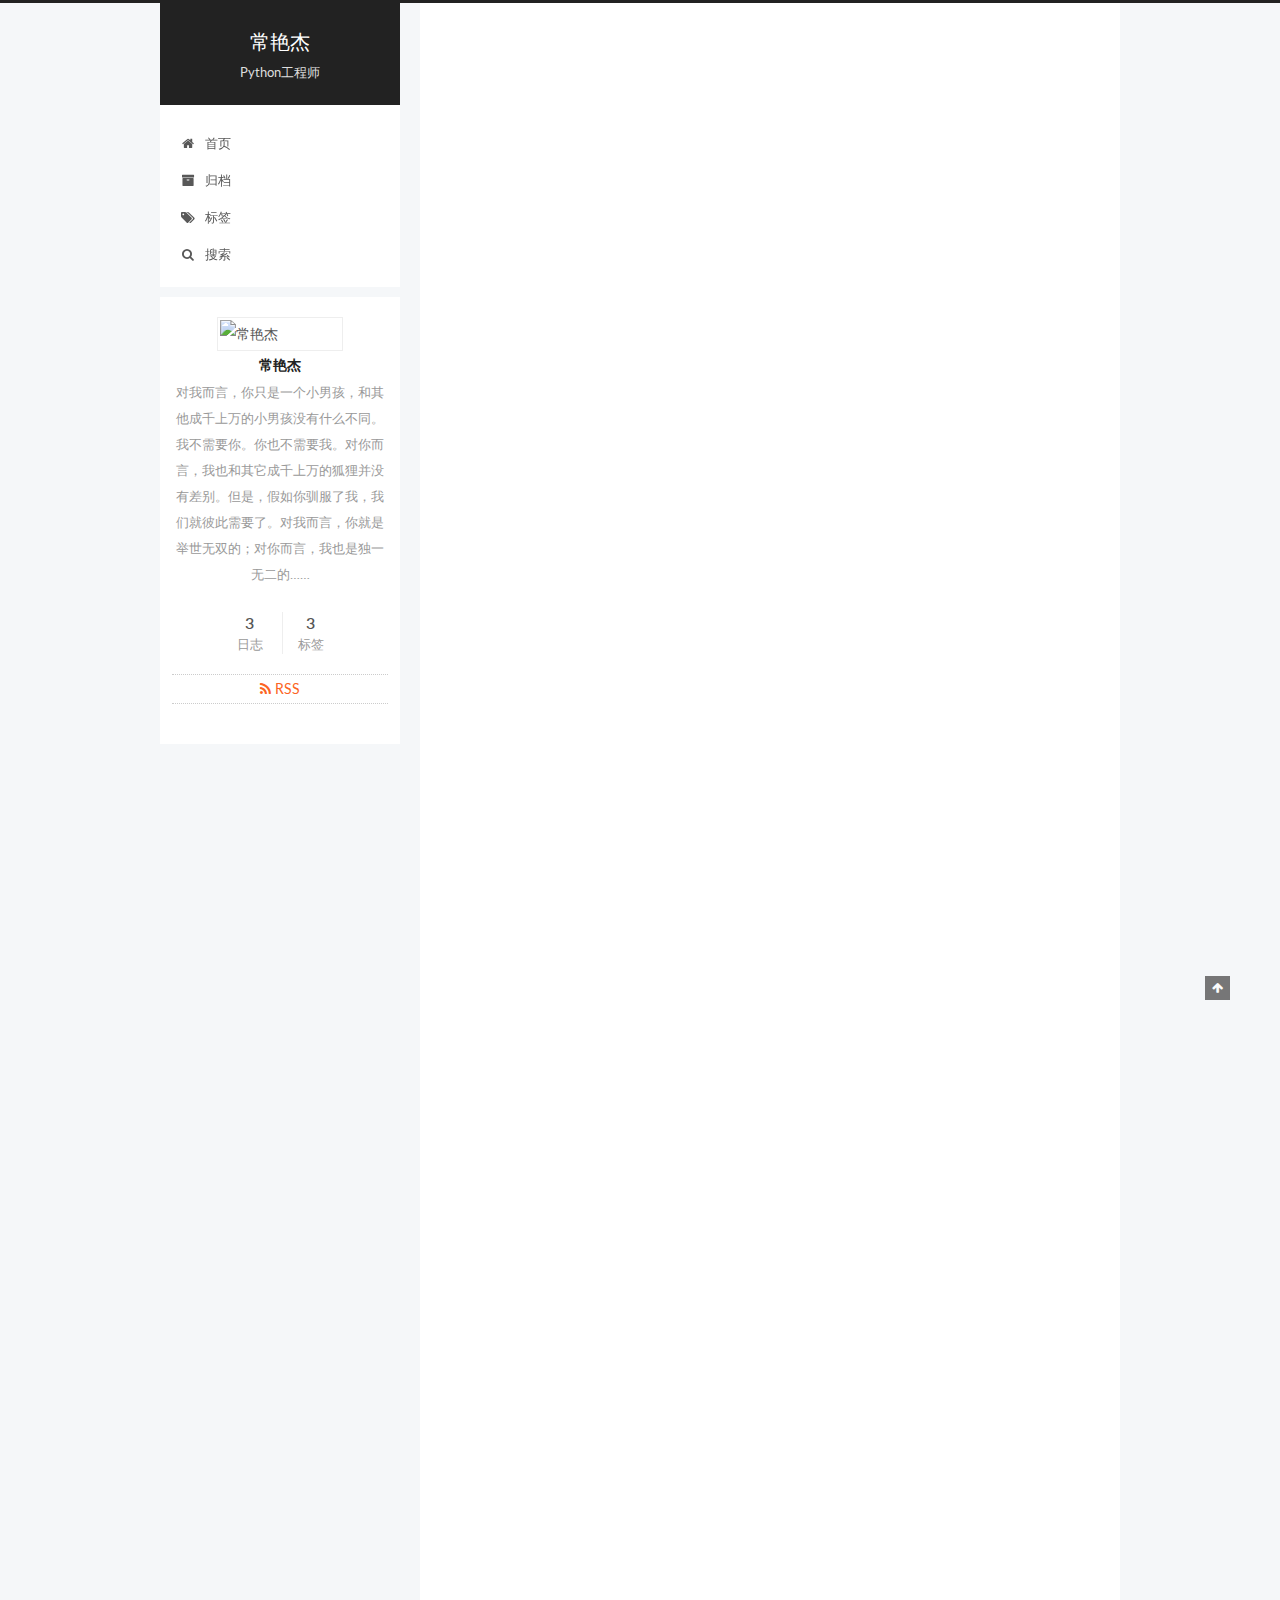
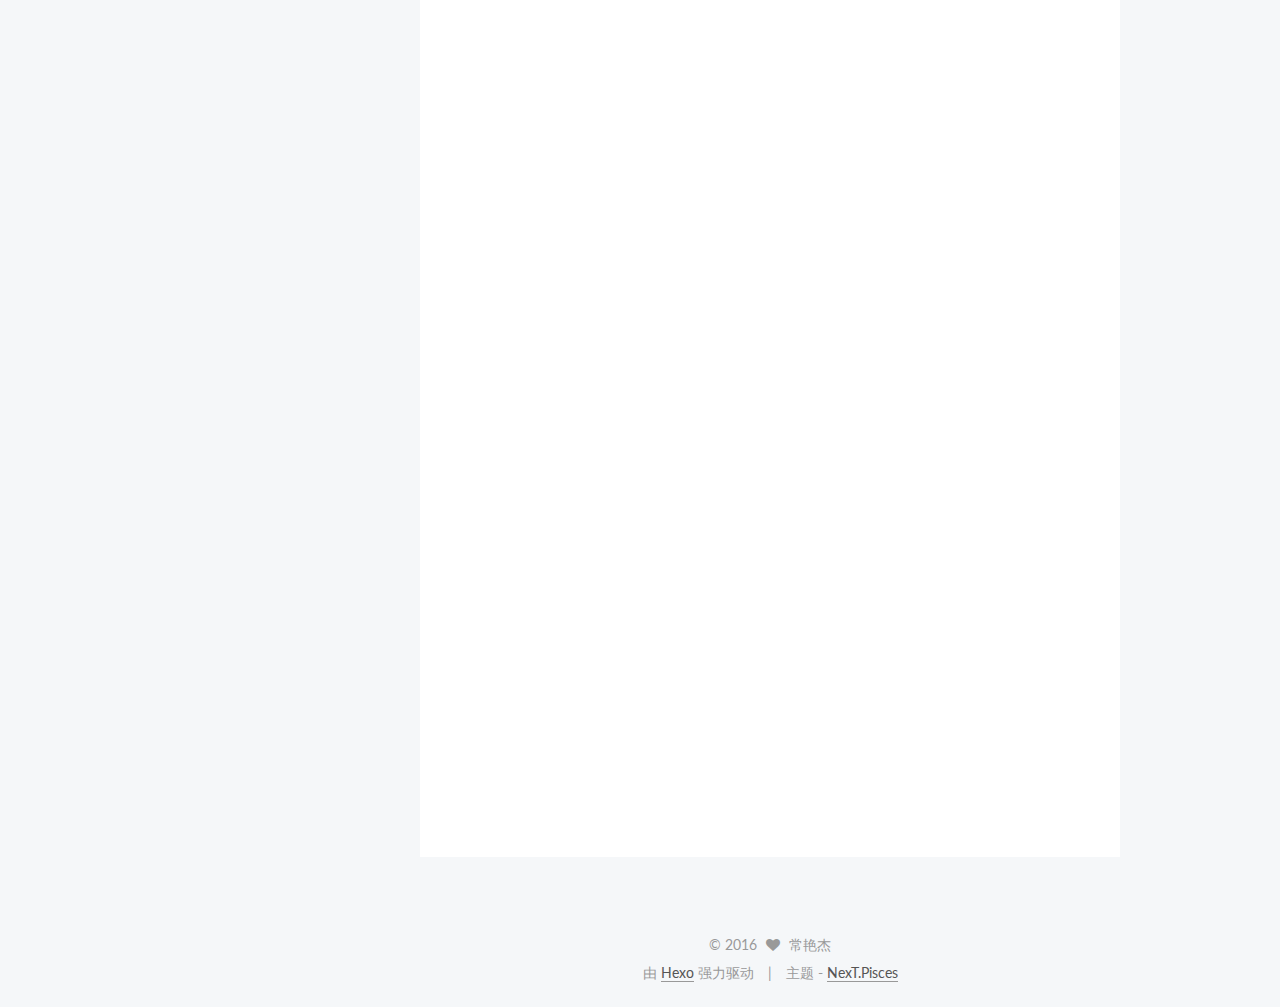
==== commit 5a49a8c8: "Site updated: 2016-08-03 13:35:18" ====
--- a/index.html
+++ b/index.html
@@ -1,21 +1,89 @@
-<!DOCTYPE html>
-<html lang="zh-Hans">
+<!doctype html>
+
+
+
+  
+
+
+<html class="theme-next pisces use-motion">
 <head>
-
-    <!--[if lt IE 9]>
-        <style>body {display: none; background: none !important} </style>
-        <meta http-equiv="Refresh" Content="0; url=//outdatedbrowser.com/" />
-    <![endif]-->
-
-<meta charset="utf-8">
-<meta http-equiv="X-UA-Compatible" content="IE=edge, chrome=1" />
-<meta name="viewport" content="width=device-width, initial-scale=1, maximum-scale=1, user-scalable=no">
-<meta name="format-detection" content="telephone=no" />
-<meta name="author" content="常艳杰" />
-
-
-    
-    
+  <meta charset="UTF-8"/>
+<meta http-equiv="X-UA-Compatible" content="IE=edge,chrome=1" />
+<meta name="viewport" content="width=device-width, initial-scale=1, maximum-scale=1"/>
+
+
+
+<meta http-equiv="Cache-Control" content="no-transform" />
+<meta http-equiv="Cache-Control" content="no-siteapp" />
+
+
+
+
+
+
+
+
+
+
+
+
+  
+  
+  <link href="/vendors/fancybox/source/jquery.fancybox.css?v=2.1.5" rel="stylesheet" type="text/css" />
+
+
+
+
+  
+  
+  
+  
+
+  
+    
+    
+  
+
+  
+
+  
+
+  
+
+  
+
+  
+    
+    
+    <link href="//fonts.googleapis.com/css?family=Lato:300,300italic,400,400italic,700,700italic&subset=latin,latin-ext" rel="stylesheet" type="text/css">
+  
+
+
+
+
+
+
+<link href="/vendors/font-awesome/css/font-awesome.min.css?v=4.4.0" rel="stylesheet" type="text/css" />
+
+<link href="/css/main.css?v=5.0.1" rel="stylesheet" type="text/css" />
+
+
+  <meta name="keywords" content="Hexo, NexT" />
+
+
+
+
+
+  <link rel="alternate" href="/atom.xml" title="常艳杰" type="application/atom+xml" />
+
+
+
+
+  <link rel="shortcut icon" type="image/x-icon" href="/favicon.ico?v=5.0.1" />
+
+
+
+
 
 
 <meta name="description" content="对我而言，你只是一个小男孩，和其他成千上万的小男孩没有什么不同。我不需要你。你也不需要我。对你而言，我也和其它成千上万的狐狸并没有差别。但是，假如你驯服了我，我们就彼此需要了。对我而言，你就是举世无双的；对你而言，我也是独一无二的……">
@@ -28,274 +96,218 @@
 <meta name="twitter:title" content="常艳杰">
 <meta name="twitter:description" content="对我而言，你只是一个小男孩，和其他成千上万的小男孩没有什么不同。我不需要你。你也不需要我。对你而言，我也和其它成千上万的狐狸并没有差别。但是，假如你驯服了我，我们就彼此需要了。对我而言，你就是举世无双的；对你而言，我也是独一无二的……">
 
-<link rel="apple-touch-icon" href= "/apple-touch-icon.png">
-
-
-    <link rel="alternate" href="/atom.xml" title="常艳杰" type="application/atom+xml">
-
-
-
-    <link rel="shortcut icon" href="/favicon.png">
-
-
-
-    <link href="//cdn.bootcss.com/animate.css/3.5.1/animate.min.css" rel="stylesheet">
-
-
-
-    <link href="//cdn.bootcss.com/fancybox/2.1.5/jquery.fancybox.min.css" rel="stylesheet">
-
-
-
-    <script src="//cdn.bootcss.com/pace/1.0.2/pace.min.js"></script>
-    <link href="//cdn.bootcss.com/pace/1.0.2/themes/blue/pace-theme-minimal.css" rel="stylesheet">
-
-
-<link rel="stylesheet" href="/css/style.css">
-
-
-    <style> .article { opacity: 0;} </style>
-
-
-<link href="//cdn.bootcss.com/font-awesome/4.6.3/css/font-awesome.min.css" rel="stylesheet">
-
-
-<title>常艳杰</title>
-
-<script src="//cdn.bootcss.com/jquery/2.2.4/jquery.min.js"></script>
-<script src="//cdn.bootcss.com/clipboard.js/1.5.10/clipboard.min.js"></script>
-
-<script>
-    var yiliaConfig = {
-        fancybox: true,
-        animate: true,
-        isHome: true,
-        isPost: false,
-        isArchive: false,
-        isTag: false,
-        isCategory: false,
-        fancybox_js: "//cdn.bootcss.com/fancybox/2.1.5/jquery.fancybox.min.js",
-        scrollreveal: "//cdn.bootcss.com/scrollReveal.js/3.1.4/scrollreveal.min.js",
-        search: undefined
+
+
+<script type="text/javascript" id="hexo.configuration">
+  var NexT = window.NexT || {};
+  var CONFIG = {
+    scheme: 'Pisces',
+    sidebar: {"position":"left","display":"post"},
+    fancybox: true,
+    motion: true,
+    duoshuo: {
+      userId: 0,
+      author: '博主'
     }
+  };
 </script>
 
 
-    <script> yiliaConfig.jquery_ui = [false]; </script>
-
-
-
-    <script> yiliaConfig.rootUrl = "\/";</script>
-
-
-
-
-
-
+
+
+  <link rel="canonical" href="http://yoursite.com/"/>
+
+  <title> 常艳杰 </title>
 </head>
-<body>
-  <div id="container">
-    <div class="left-col">
-    <div class="overlay"></div>
-<div class="intrude-less">
-    <header id="header" class="inner">
-        <a href="/" class="profilepic">
-            <img src="/img/avatar.png" class="animated zoomIn">
-        </a>
-        <hgroup>
-          <h1 class="header-author"><a href="/">常艳杰</a></h1>
-        </hgroup>
-
-        
-        <p class="header-subtitle">Python工程师</p>
-        
-
-        
-
-
-        
-            <div id="switch-btn" class="switch-btn">
-                <div class="icon">
-                    <div class="icon-ctn">
-                        <div class="icon-wrap icon-house" data-idx="0">
-                            <div class="birdhouse"></div>
-                            <div class="birdhouse_holes"></div>
-                        </div>
-                        <div class="icon-wrap icon-ribbon hide" data-idx="1">
-                            <div class="ribbon"></div>
-                        </div>
-                        
-                        <div class="icon-wrap icon-link hide" data-idx="2">
-                            <div class="loopback_l"></div>
-                            <div class="loopback_r"></div>
-                        </div>
-                        
-                        
-                        <div class="icon-wrap icon-me hide" data-idx="3">
-                            <div class="user"></div>
-                            <div class="shoulder"></div>
-                        </div>
-                        
-                    </div>
-                    
-                </div>
-                <div class="tips-box hide">
-                    <div class="tips-arrow"></div>
-                    <ul class="tips-inner">
-                        <li>菜单</li>
-                        <li>标签</li>
-                        
-                        <li>友情链接</li>
-                        
-                        
-                        <li>关于我</li>
-                        
-                    </ul>
-                </div>
-            </div>
-        
-
-        <div id="switch-area" class="switch-area">
-            <div class="switch-wrap">
-                <section class="switch-part switch-part1">
-                    <nav class="header-menu">
-                        <ul>
-                        
-                            <li><a href="/">主页</a></li>
-                        
-                            <li><a href="/archives/">所有文章</a></li>
-                        
-                            <li><a href="/tags/">标签云</a></li>
-                        
-                            <li><a href="/about/">关于我</a></li>
-                        
-                        </ul>
-                    </nav>
-                    <nav class="header-nav">
-                        <ul class="social">
-                            
-                                <a class="fa Email" href="mailto:123@123.com" title="Email"></a>
-                            
-                                <a class="fa GitHub" href="#" title="GitHub"></a>
-                            
-                                <a class="fa RSS" href="/atom.xml" title="RSS"></a>
-                            
-                        </ul>
-                    </nav>
-                </section>
+
+<body itemscope itemtype="http://schema.org/WebPage" lang="zh-Hans">
+
+  
+
+
+
+
+
+
+
+
+
+
+  
+  
+    
+  
+
+  <div class="container one-collumn sidebar-position-left 
+   page-home 
+ ">
+    <div class="headband"></div>
+
+    <header id="header" class="header" itemscope itemtype="http://schema.org/WPHeader">
+      <div class="header-inner"><div class="site-meta ">
+  
+
+  <div class="custom-logo-site-title">
+    <a href="/"  class="brand" rel="start">
+      <span class="logo-line-before"><i></i></span>
+      <span class="site-title">常艳杰</span>
+      <span class="logo-line-after"><i></i></span>
+    </a>
+  </div>
+  <p class="site-subtitle">Python工程师</p>
+</div>
+
+<div class="site-nav-toggle">
+  <button>
+    <span class="btn-bar"></span>
+    <span class="btn-bar"></span>
+    <span class="btn-bar"></span>
+  </button>
+</div>
+
+<nav class="site-nav">
+  
+
+  
+    <ul id="menu" class="menu">
+      
+        
+        <li class="menu-item menu-item-home">
+          <a href="/" rel="section">
+            
+              <i class="menu-item-icon fa fa-fw fa-home"></i> <br />
+            
+            首页
+          </a>
+        </li>
+      
+        
+        <li class="menu-item menu-item-archives">
+          <a href="/archives" rel="section">
+            
+              <i class="menu-item-icon fa fa-fw fa-archive"></i> <br />
+            
+            归档
+          </a>
+        </li>
+      
+        
+        <li class="menu-item menu-item-tags">
+          <a href="/tags" rel="section">
+            
+              <i class="menu-item-icon fa fa-fw fa-tags"></i> <br />
+            
+            标签
+          </a>
+        </li>
+      
+
+      
+        <li class="menu-item menu-item-search">
+          
+            <a href="#" class="popup-trigger">
+          
+            
+              <i class="menu-item-icon fa fa-search fa-fw"></i> <br />
+            
+            搜索
+          </a>
+        </li>
+      
+    </ul>
+  
+
+  
+    <div class="site-search">
+      
+  <div class="popup">
+ <span class="search-icon fa fa-search"></span>
+ <input type="text" id="local-search-input">
+ <div id="local-search-result"></div>
+ <span class="popup-btn-close">close</span>
+</div>
+
+
+    </div>
+  
+</nav>
+
+ </div>
+    </header>
+
+    <main id="main" class="main">
+      <div class="main-inner">
+        <div class="content-wrap">
+          <div id="content" class="content">
+            
+  <section id="posts" class="posts-expand">
+    
+      
+
+  
+  
+
+  
+  
+  
+
+  <article class="post post-type-normal " itemscope itemtype="http://schema.org/Article">
+
+    
+      <header class="post-header">
+
+        
+        
+          <h1 class="post-title" itemprop="name headline">
+            
+            
+              
                 
-                
-                <section class="switch-part switch-part2">
-                    <div class="widget tagcloud" id="js-tagcloud">
-                        <ul class="tag-list"><li class="tag-list-item"><a class="tag-list-link" href="/tags/Python/">Python</a></li><li class="tag-list-item"><a class="tag-list-link" href="/tags/nginx/">nginx</a></li><li class="tag-list-item"><a class="tag-list-link" href="/tags/早读/">早读</a></li></ul>
-                    </div>
-                </section>
-                
-                
-                
-                <section class="switch-part switch-part3">
-                    <div id="js-friends">
-                    
-                      <a class="main-nav-link switch-friends-link" href="https://hexo.io">Hexo</a>
-                    
-                      <a class="main-nav-link switch-friends-link" href="https://pages.github.com/">GitHub</a>
-                    
-                      <a class="main-nav-link switch-friends-link" href="http://moxfive.xyz/">MOxFIVE</a>
-                    
-                    </div>
-                </section>
-                
-
-                
-                
-                <section class="switch-part switch-part4">
-                
-                    <div id="js-aboutme">专注于前端</div>
-                </section>
-                
-            </div>
+                <a class="post-title-link" href="/2016/07/15/nginx-install-on-centos/" itemprop="url">
+                  nginx_install_on_centos
+                </a>
+              
+            
+          </h1>
+        
+
+        <div class="post-meta">
+          <span class="post-time">
+            <span class="post-meta-item-icon">
+              <i class="fa fa-calendar-o"></i>
+            </span>
+            <span class="post-meta-item-text">发表于</span>
+            <time itemprop="dateCreated" datetime="2016-07-15T00:12:57+08:00" content="2016-07-15">
+              2016-07-15
+            </time>
+          </span>
+
+          
+
+          
+            
+          
+
+          
+
+          
+          
+
+          
         </div>
-    </header>                
-</div>
-    </div>
-    <div class="mid-col">
-      <nav id="mobile-nav">
-      <div class="overlay">
-          <div class="slider-trigger"></div>
-          <h1 class="header-author js-mobile-header hide"><a href="/" title="回到主页">常艳杰</a></h1>
-      </div>
-    <div class="intrude-less">
-        <header id="header" class="inner">
-            <a href="/" class="profilepic">
-                <img src="/img/avatar.png" class="animated zoomIn">
-            </a>
-            <hgroup>
-              <h1 class="header-author"><a href="/" title="回到主页">常艳杰</a></h1>
-            </hgroup>
-            
-            <p class="header-subtitle">Python工程师</p>
-            
-            <nav class="header-menu">
-                <ul>
-                
-                    <li><a href="/">主页</a></li>
-                
-                    <li><a href="/archives/">所有文章</a></li>
-                
-                    <li><a href="/tags/">标签云</a></li>
-                
-                    <li><a href="/about/">关于我</a></li>
-                
-                <div class="clearfix"></div>
-                </ul>
-            </nav>
-            <nav class="header-nav">
-                        <ul class="social">
-                            
-                                <a class="fa Email" target="_blank" href="mailto:123@123.com" title="Email"></a>
-                            
-                                <a class="fa GitHub" target="_blank" href="#" title="GitHub"></a>
-                            
-                                <a class="fa RSS" target="_blank" href="/atom.xml" title="RSS"></a>
-                            
-                        </ul>
-            </nav>
-        </header>                
-    </div>
-    <link class="menu-list" tags="标签" friends="友情链接" about="关于我"/>
-</nav>
-      <div class="body-wrap">
-  
-    <article id="post-nginx-install-on-centos" class="article article-type-post" itemscope itemprop="blogPost">
-  
-    <div class="article-meta">
-      <a href="/2016/07/15/nginx-install-on-centos/" class="article-date">
-      <time datetime="2016-07-14T16:12:57.000Z" itemprop="datePublished">2016-07-15</time>
-</a>
-
-
-    </div>
-  
-  <div class="article-inner">
-    
-      <input type="hidden" class="isFancy" />
-    
-    
-      <header class="article-header">
-        
-  
-    <h1 itemprop="name">
-      <a class="article-title" href="/2016/07/15/nginx-install-on-centos/">nginx_install_on_centos</a>
-    </h1>
-  
-
       </header>
-      
-    
-    <div class="article-entry" itemprop="articleBody">
-      
-          
-        <p><a href="http://nginx.org/en/linux_packages.html" target="_blank" rel="external">官方手册</a>  </p>
+    
+
+
+    <div class="post-body" itemprop="articleBody">
+
+      
+      
+
+      
+        
+          
+            <p><a href="http://nginx.org/en/linux_packages.html" target="_blank" rel="external">官方手册</a>  </p>
 <p>安装默认版本 1.6.2</p>
 <blockquote>
 <p>$ yum info nginx<br>$ yum install nginx</p>
@@ -313,252 +325,561 @@
 <h2 id="make-注意不要执行make-install"><a href="#make-注意不要执行make-install" class="headerlink" title="  $ make  #注意不要执行make install "></a>  $ make  #注意不要执行make install </h2><p>替换nginx二进制文件<br>  $ cp /usr/sbin/nginx /usr/sbin/nginx.bak<br>  $ cp objs/nginx /usr/sbin/nginx</p>
 </blockquote>
 
-      
-    </div>
-    
-    <div class="article-info article-info-index">
-      
-      
-
-      
-    <div class="article-tag tagcloud">
-        <ul class="article-tag-list"><li class="article-tag-list-item"><a class="article-tag-list-link" href="/tags/nginx/">nginx</a></li></ul>
-    </div>
-
-      
-      <div class="clearfix"></div>
-    </div>
-    
+          
+        
+      
+    </div>
+
+    <div>
+      
+    </div>
+
+    <div>
+      
+    </div>
+
+    <footer class="post-footer">
+      
+
+      
+
+      
+      
+        <div class="post-eof"></div>
+      
+    </footer>
+  </article>
+
+
+    
+      
+
+  
+  
+
+  
+  
+  
+
+  <article class="post post-type-normal " itemscope itemtype="http://schema.org/Article">
+
+    
+      <header class="post-header">
+
+        
+        
+          <h1 class="post-title" itemprop="name headline">
+            
+            
+              
+                
+                <a class="post-title-link" href="/2016/07/06/python-wiki/" itemprop="url">
+                  python-wiki
+                </a>
+              
+            
+          </h1>
+        
+
+        <div class="post-meta">
+          <span class="post-time">
+            <span class="post-meta-item-icon">
+              <i class="fa fa-calendar-o"></i>
+            </span>
+            <span class="post-meta-item-text">发表于</span>
+            <time itemprop="dateCreated" datetime="2016-07-06T00:26:35+08:00" content="2016-07-06">
+              2016-07-06
+            </time>
+          </span>
+
+          
+
+          
+            
+          
+
+          
+
+          
+          
+
+          
+        </div>
+      </header>
+    
+
+
+    <div class="post-body" itemprop="articleBody">
+
+      
+      
+
+      
+        
+          <h5 id="官方wiki精华"><a href="#官方wiki精华" class="headerlink" title="官方wiki精华"></a>官方wiki精华</h5>
+          <div class="post-more-link text-center">
+            <a class="btn" href="/2016/07/06/python-wiki/#more" rel="contents">
+              阅读全文 &raquo;
+            </a>
+          </div>
+        
+      
+    </div>
+
+    <div>
+      
+    </div>
+
+    <div>
+      
+    </div>
+
+    <footer class="post-footer">
+      
+
+      
+
+      
+      
+        <div class="post-eof"></div>
+      
+    </footer>
+  </article>
+
+
+    
+      
+
+  
+  
+
+  
+  
+  
+
+  <article class="post post-type-normal " itemscope itemtype="http://schema.org/Article">
+
+    
+      <header class="post-header">
+
+        
+        
+          <h1 class="post-title" itemprop="name headline">
+            
+            
+              
+                
+                <a class="post-title-link" href="/2016/07/04/suihe/" itemprop="url">
+                  我总是在思考，什么是随和
+                </a>
+              
+            
+          </h1>
+        
+
+        <div class="post-meta">
+          <span class="post-time">
+            <span class="post-meta-item-icon">
+              <i class="fa fa-calendar-o"></i>
+            </span>
+            <span class="post-meta-item-text">发表于</span>
+            <time itemprop="dateCreated" datetime="2016-07-04T22:47:00+08:00" content="2016-07-04">
+              2016-07-04
+            </time>
+          </span>
+
+          
+
+          
+            
+          
+
+          
+
+          
+          
+
+          
+        </div>
+      </header>
+    
+
+
+    <div class="post-body" itemprop="articleBody">
+
+      
+      
+
+      
+        
+          <p>很久以来，我总是在思考，什么是随和？<br><img src="http://cdn1.changyanjie.cn/static/images/suihe/1.jpg"><br>有人说，随和就是顺从众议，不固执己见;<br>有人说，随和就是不斤斤计较，为人和蔼;<br>还有人说，随和其实就是傻，就是老好人，就是没有原则。<br>那么，随和到底是什么？<br>
+          <div class="post-more-link text-center">
+            <a class="btn" href="/2016/07/04/suihe/#more" rel="contents">
+              阅读全文 &raquo;
+            </a>
+          </div>
+        
+      
+    </div>
+
+    <div>
+      
+    </div>
+
+    <div>
+      
+    </div>
+
+    <footer class="post-footer">
+      
+
+      
+
+      
+      
+        <div class="post-eof"></div>
+      
+    </footer>
+  </article>
+
+
+    
+  </section>
+
+  
+
+
+          </div>
+          
+
+
+          
+
+        </div>
+        
+          
+  
+  <div class="sidebar-toggle">
+    <div class="sidebar-toggle-line-wrap">
+      <span class="sidebar-toggle-line sidebar-toggle-line-first"></span>
+      <span class="sidebar-toggle-line sidebar-toggle-line-middle"></span>
+      <span class="sidebar-toggle-line sidebar-toggle-line-last"></span>
+    </div>
   </div>
-  
-</article>
-
-
-
-
-
-
-
-
-
-  
-    <article id="post-python-wiki" class="article article-type-post" itemscope itemprop="blogPost">
-  
-    <div class="article-meta">
-      <a href="/2016/07/06/python-wiki/" class="article-date">
-      <time datetime="2016-07-05T16:26:35.000Z" itemprop="datePublished">2016-07-06</time>
-</a>
-
-
-    </div>
-  
-  <div class="article-inner">
-    
-      <input type="hidden" class="isFancy" />
-    
-    
-      <header class="article-header">
-        
-  
-    <h1 itemprop="name">
-      <a class="article-title" href="/2016/07/06/python-wiki/">python-wiki</a>
-    </h1>
-  
-
-      </header>
-      
-    
-    <div class="article-entry" itemprop="articleBody">
-      
-          
-              <h5 id="官方wiki精华"><a href="#官方wiki精华" class="headerlink" title="官方wiki精华"></a>官方wiki精华</h5>
-          
-      
-    </div>
-    
-    <div class="article-info article-info-index">
-      
-      
-
-      
-    <div class="article-tag tagcloud">
-        <ul class="article-tag-list"><li class="article-tag-list-item"><a class="article-tag-list-link" href="/tags/Python/">Python</a></li></ul>
-    </div>
-
-      
-        <p class="article-more-link">
-          <a href="/2016/07/06/python-wiki/#more">阅读全文 >></a>
-        </p>
-      
-      <div class="clearfix"></div>
-    </div>
-    
+
+  <aside id="sidebar" class="sidebar">
+    <div class="sidebar-inner">
+
+      
+
+      
+
+      <section class="site-overview sidebar-panel  sidebar-panel-active ">
+        <div class="site-author motion-element" itemprop="author" itemscope itemtype="http://schema.org/Person">
+          <img class="site-author-image" itemprop="image"
+               src="http://cdn1.changyanjie.cn/static/images/site/xiaowangzi.jpg"
+               alt="常艳杰" />
+          <p class="site-author-name" itemprop="name">常艳杰</p>
+          <p class="site-description motion-element" itemprop="description">对我而言，你只是一个小男孩，和其他成千上万的小男孩没有什么不同。我不需要你。你也不需要我。对你而言，我也和其它成千上万的狐狸并没有差别。但是，假如你驯服了我，我们就彼此需要了。对我而言，你就是举世无双的；对你而言，我也是独一无二的……</p>
+        </div>
+        <nav class="site-state motion-element">
+          <div class="site-state-item site-state-posts">
+            <a href="/archives">
+              <span class="site-state-item-count">3</span>
+              <span class="site-state-item-name">日志</span>
+            </a>
+          </div>
+
+          
+
+          
+            <div class="site-state-item site-state-tags">
+              <a href="/tags">
+                <span class="site-state-item-count">3</span>
+                <span class="site-state-item-name">标签</span>
+              </a>
+            </div>
+          
+
+        </nav>
+
+        
+          <div class="feed-link motion-element">
+            <a href="/atom.xml" rel="alternate">
+              <i class="fa fa-rss"></i>
+              RSS
+            </a>
+          </div>
+        
+
+        <div class="links-of-author motion-element">
+          
+        </div>
+
+        
+        
+
+        
+        
+
+      </section>
+
+      
+
+    </div>
+  </aside>
+
+
+        
+      </div>
+    </main>
+
+    <footer id="footer" class="footer">
+      <div class="footer-inner">
+        <div class="copyright" >
+  
+  &copy; 
+  <span itemprop="copyrightYear">2016</span>
+  <span class="with-love">
+    <i class="fa fa-heart"></i>
+  </span>
+  <span class="author" itemprop="copyrightHolder">常艳杰</span>
+</div>
+
+<div class="powered-by">
+  由 <a class="theme-link" href="http://hexo.io">Hexo</a> 强力驱动
+</div>
+
+<div class="theme-info">
+  主题 -
+  <a class="theme-link" href="https://github.com/iissnan/hexo-theme-next">
+    NexT.Pisces
+  </a>
+</div>
+
+        
+
+        
+      </div>
+    </footer>
+
+    <div class="back-to-top">
+      <i class="fa fa-arrow-up"></i>
+    </div>
   </div>
-  
-</article>
-
-
-
-
-
-
-
-
-
-  
-    <article id="post-suihe" class="article article-type-post" itemscope itemprop="blogPost">
-  
-    <div class="article-meta">
-      <a href="/2016/07/04/suihe/" class="article-date">
-      <time datetime="2016-07-04T14:47:00.000Z" itemprop="datePublished">2016-07-04</time>
-</a>
-
-
-    </div>
-  
-  <div class="article-inner">
-    
-      <input type="hidden" class="isFancy" />
-    
-    
-      <header class="article-header">
-        
-  
-    <h1 itemprop="name">
-      <a class="article-title" href="/2016/07/04/suihe/">我总是在思考，什么是随和</a>
-    </h1>
-  
-
-      </header>
-      
-    
-    <div class="article-entry" itemprop="articleBody">
-      
-          
-              <p>很久以来，我总是在思考，什么是随和？<br><img src="http://cdn1.changyanjie.cn/static/images/suihe/1.jpg"><br>有人说，随和就是顺从众议，不固执己见;<br>有人说，随和就是不斤斤计较，为人和蔼;<br>还有人说，随和其实就是傻，就是老好人，就是没有原则。<br>那么，随和到底是什么？<br>
-          
-      
-    </div>
-    
-    <div class="article-info article-info-index">
-      
-      
-
-      
-    <div class="article-tag tagcloud">
-        <ul class="article-tag-list"><li class="article-tag-list-item"><a class="article-tag-list-link" href="/tags/早读/">早读</a></li></ul>
-    </div>
-
-      
-        <p class="article-more-link">
-          <a href="/2016/07/04/suihe/#more">阅读全文 >></a>
-        </p>
-      
-      <div class="clearfix"></div>
-    </div>
-    
-  </div>
-  
-</article>
-
-
-
-
-
-
-
-
-
-  
-  
-</div>
-      <footer id="footer">
-    <div class="outer">
-        <div id="footer-info">
-            <div class="footer-left">
-                <i class="fa fa-copyright"></i> 
-                2016 常艳杰
-            </div>
-            <div class="footer-right">
-                <a href="http://hexo.io/" target="_blank" title="快速、简洁且高效的博客框架">Hexo</a>  Theme <a href="https://github.com/MOxFIVE/hexo-theme-yelee" target="_blank" title="简而不减 Hexo 双栏博客主题  v3.5">Yelee</a> by MOxFIVE <i class="fa fa-heart animated infinite pulse"></i>
-            </div>
-        </div>
-        
-            <div class="visit">
-                
-                    <span id="busuanzi_container_site_pv" style='display:none'>
-                        <span id="site-visit" >本站到访数: 
-                            <span id="busuanzi_value_site_uv"></span>
-                        </span>
-                    </span>
-                
-                
-                    <span>, </span>
-                
-                
-                    <span id="busuanzi_container_page_pv" style='display:none'>
-                        <span id="page-visit">本页阅读量: 
-                            <span id="busuanzi_value_page_pv"></span>
-                        </span>
-                    </span>
-                
-            </div>
-        
-    </div>
-</footer>
-    </div>
-    
-<script data-main="/js/main.js" src="//cdn.bootcss.com/require.js/2.2.0/require.min.js"></script>
-
-    <script>
-        $(document).ready(function() {
-            var iPad = window.navigator.userAgent.indexOf('iPad');
-            if (iPad > -1 || $(".left-col").css("display") === "none") {
-                var bgColorList = ["#9db3f4", "#414141", "#e5a859", "#f5dfc6", "#c084a0", "#847e72", "#cd8390", "#996731"];
-                var bgColor = Math.ceil(Math.random() * (bgColorList.length - 1));
-                $("body").css({"background-color": bgColorList[bgColor], "background-size": "cover"});
-            }
-            else {
-                var backgroundnum = 5;
-                var backgroundimg = "url(/background/bg-x.jpg)".replace(/x/gi, Math.ceil(Math.random() * backgroundnum));
-                $("body").css({"background": backgroundimg, "background-attachment": "fixed", "background-size": "cover"});
-            }
-        })
-    </script>
-
-
-
-
-
-<div class="scroll" id="scroll">
-    <a href="#" title="返回顶部"><i class="fa fa-arrow-up"></i></a>
-    <a href="#comments" onclick="load$hide();" title="查看评论"><i class="fa fa-comments-o"></i></a>
-    <a href="#footer" title="转到底部"><i class="fa fa-arrow-down"></i></a>
-</div>
-<script>
-    // Open in New Window
-    
-        var oOpenInNew = {
-            
-            
-            
-            
-            
-            
-             archives: ".archive-article-title", 
-             miniArchives: "a.post-list-link", 
-            
-             friends: "#js-friends a", 
-             socail: ".social a" 
+
+  
+
+<script type="text/javascript">
+  if (Object.prototype.toString.call(window.Promise) !== '[object Function]') {
+    window.Promise = null;
+  }
+</script>
+
+
+
+
+
+
+
+
+
+  
+
+
+
+  
+  <script type="text/javascript" src="/vendors/jquery/index.js?v=2.1.3"></script>
+
+  
+  <script type="text/javascript" src="/vendors/fastclick/lib/fastclick.min.js?v=1.0.6"></script>
+
+  
+  <script type="text/javascript" src="/vendors/jquery_lazyload/jquery.lazyload.js?v=1.9.7"></script>
+
+  
+  <script type="text/javascript" src="/vendors/velocity/velocity.min.js?v=1.2.1"></script>
+
+  
+  <script type="text/javascript" src="/vendors/velocity/velocity.ui.min.js?v=1.2.1"></script>
+
+  
+  <script type="text/javascript" src="/vendors/fancybox/source/jquery.fancybox.pack.js?v=2.1.5"></script>
+
+
+  
+
+
+  <script type="text/javascript" src="/js/src/utils.js?v=5.0.1"></script>
+
+  <script type="text/javascript" src="/js/src/motion.js?v=5.0.1"></script>
+
+
+
+  
+  
+
+
+  <script type="text/javascript" src="/js/src/affix.js?v=5.0.1"></script>
+
+  <script type="text/javascript" src="/js/src/schemes/pisces.js?v=5.0.1"></script>
+
+
+
+  
+
+  
+
+
+  <script type="text/javascript" src="/js/src/bootstrap.js?v=5.0.1"></script>
+
+
+
+  
+
+
+
+  
+
+
+
+
+  
+  
+  <script type="text/javascript">
+    // Popup Window;
+    var isfetched = false;
+    // Search DB path;
+    var search_path = "search.xml";
+    if (search_path.length == 0) {
+       search_path = "search.xml";
+    }
+    var path = "/" + search_path;
+    // monitor main search box;
+
+    function proceedsearch() {
+      $("body").append('<div class="popoverlay">').css('overflow', 'hidden');
+      $('.popup').toggle();
+
+    }
+    // search function;
+    var searchFunc = function(path, search_id, content_id) {
+    'use strict';
+    $.ajax({
+        url: path,
+        dataType: "xml",
+        async: true,
+        success: function( xmlResponse ) {
+            // get the contents from search data
+            isfetched = true;
+            $('.popup').detach().appendTo('.header-inner');
+            var datas = $( "entry", xmlResponse ).map(function() {
+                return {
+                    title: $( "title", this ).text(),
+                    content: $("content",this).text(),
+                    url: $( "url" , this).text()
+                };
+            }).get();
+            var $input = document.getElementById(search_id);
+            var $resultContent = document.getElementById(content_id);
+            $input.addEventListener('input', function(){
+                var matchcounts = 0;
+                var str='<ul class=\"search-result-list\">';                
+                var keywords = this.value.trim().toLowerCase().split(/[\s\-]+/);
+                $resultContent.innerHTML = "";
+                if (this.value.trim().length > 1) {
+                // perform local searching
+                datas.forEach(function(data) {
+                    var isMatch = true;
+                    var content_index = [];
+                    var data_title = data.title.trim().toLowerCase();
+                    var data_content = data.content.trim().replace(/<[^>]+>/g,"").toLowerCase();
+                    var data_url = data.url;
+                    var index_title = -1;
+                    var index_content = -1;
+                    var first_occur = -1;
+                    // only match artiles with not empty titles and contents
+                    if(data_title != '' && data_content != '') {
+                        keywords.forEach(function(keyword, i) {
+                            index_title = data_title.indexOf(keyword);
+                            index_content = data_content.indexOf(keyword);
+                            if( index_title < 0 && index_content < 0 ){
+                                isMatch = false;
+                            } else {
+                                if (index_content < 0) {
+                                    index_content = 0;
+                                }
+                                if (i == 0) {
+                                    first_occur = index_content;
+                                }
+                            }
+                        });
+                    }
+                    // show search results
+                    if (isMatch) {
+                        matchcounts += 1;
+                        str += "<li><a href='"+ data_url +"' class='search-result-title'>"+ data_title +"</a>";
+                        var content = data.content.trim().replace(/<[^>]+>/g,"");
+                        if (first_occur >= 0) {
+                            // cut out 100 characters
+                            var start = first_occur - 20;
+                            var end = first_occur + 80;
+                            if(start < 0){
+                                start = 0;
+                            }
+                            if(start == 0){
+                                end = 50;
+                            }
+                            if(end > content.length){
+                                end = content.length;
+                            }
+                            var match_content = content.substring(start, end);
+                            // highlight all keywords
+                            keywords.forEach(function(keyword){
+                                var regS = new RegExp(keyword, "gi");
+                                match_content = match_content.replace(regS, "<b class=\"search-keyword\">"+keyword+"</b>");
+                            });
+                            
+                            str += "<p class=\"search-result\">" + match_content +"...</p>"
+                        }
+                        str += "</li>";
+                    }
+                })};
+                str += "</ul>";
+                if (matchcounts == 0) { str = '<div id="no-result"><i class="fa fa-frown-o fa-5x" /></div>' }
+                if (keywords == "") { str = '<div id="no-result"><i class="fa fa-search fa-5x" /></div>' }
+                $resultContent.innerHTML = str;
+            });
+            proceedsearch();
         }
-        for (var x in oOpenInNew) {
-            $(oOpenInNew[x]).attr("target", "_blank");
-        }
-    
-</script>
-
-<script async src="https://dn-lbstatics.qbox.me/busuanzi/2.3/busuanzi.pure.mini.js">
-</script>
-  </div>
+    });}
+
+    // handle and trigger popup window;
+    $('.popup-trigger').mousedown(function(e) {
+      e.stopPropagation();
+      if (isfetched == false) {
+        searchFunc(path, 'local-search-input', 'local-search-result');
+      } else {
+        proceedsearch();
+      };
+
+    });
+
+    $('.popup-btn-close').click(function(e){
+      $('.popup').hide();
+      $(".popoverlay").remove();
+      $('body').css('overflow', '');
+    });
+    $('.popup').click(function(e){
+      e.stopPropagation();
+    });
+  </script>
+
+  
+
+  
+
+  
+
 </body>
-</html>+</html>
--- a/css/main.css
+++ b/css/main.css
@@ -0,0 +1,2522 @@
+/* normalize.css v3.0.2 | MIT License | git.io/normalize */
+html {
+  font-family: sans-serif; /* 1 */
+  -ms-text-size-adjust: 100%; /* 2 */
+  -webkit-text-size-adjust: 100%; /* 2 */
+}
+body {
+  margin: 0;
+}
+article,
+aside,
+details,
+figcaption,
+figure,
+footer,
+header,
+hgroup,
+main,
+menu,
+nav,
+section,
+summary {
+  display: block;
+}
+audio,
+canvas,
+progress,
+video {
+  display: inline-block; /* 1 */
+  vertical-align: baseline; /* 2 */
+}
+audio:not([controls]) {
+  display: none;
+  height: 0;
+}
+[hidden],
+template {
+  display: none;
+}
+a {
+  background-color: transparent;
+}
+a:active,
+a:hover {
+  outline: 0;
+}
+abbr[title] {
+  border-bottom: 1px dotted;
+}
+b,
+strong {
+  font-weight: bold;
+}
+dfn {
+  font-style: italic;
+}
+h1 {
+  font-size: 2em;
+  margin: 0.67em 0;
+}
+mark {
+  background: #ff0;
+  color: #000;
+}
+small {
+  font-size: 80%;
+}
+sub,
+sup {
+  font-size: 75%;
+  line-height: 0;
+  position: relative;
+  vertical-align: baseline;
+}
+sup {
+  top: -0.5em;
+}
+sub {
+  bottom: -0.25em;
+}
+img {
+  border: 0;
+}
+svg:not(:root) {
+  overflow: hidden;
+}
+figure {
+  margin: 1em 40px;
+}
+hr {
+  -moz-box-sizing: content-box;
+  box-sizing: content-box;
+  height: 0;
+}
+pre {
+  overflow: auto;
+}
+code,
+kbd,
+pre,
+samp {
+  font-family: monospace, monospace;
+  font-size: 1em;
+}
+button,
+input,
+optgroup,
+select,
+textarea {
+  color: inherit; /* 1 */
+  font: inherit; /* 2 */
+  margin: 0; /* 3 */
+}
+button {
+  overflow: visible;
+}
+button,
+select {
+  text-transform: none;
+}
+button,
+html input[type="button"],
+input[type="reset"],
+input[type="submit"] {
+  -webkit-appearance: button; /* 2 */
+  cursor: pointer; /* 3 */
+}
+button[disabled],
+html input[disabled] {
+  cursor: default;
+}
+button::-moz-focus-inner,
+input::-moz-focus-inner {
+  border: 0;
+  padding: 0;
+}
+input {
+  line-height: normal;
+}
+input[type="checkbox"],
+input[type="radio"] {
+  box-sizing: border-box; /* 1 */
+  padding: 0; /* 2 */
+}
+input[type="number"]::-webkit-inner-spin-button,
+input[type="number"]::-webkit-outer-spin-button {
+  height: auto;
+}
+input[type="search"] {
+  -webkit-appearance: textfield; /* 1 */
+  -moz-box-sizing: content-box;
+  -webkit-box-sizing: content-box; /* 2 */
+  box-sizing: content-box;
+}
+input[type="search"]::-webkit-search-cancel-button,
+input[type="search"]::-webkit-search-decoration {
+  -webkit-appearance: none;
+}
+fieldset {
+  border: 1px solid #c0c0c0;
+  margin: 0 2px;
+  padding: 0.35em 0.625em 0.75em;
+}
+legend {
+  border: 0; /* 1 */
+  padding: 0; /* 2 */
+}
+textarea {
+  overflow: auto;
+}
+optgroup {
+  font-weight: bold;
+}
+table {
+  border-collapse: collapse;
+  border-spacing: 0;
+}
+td,
+th {
+  padding: 0;
+}
+::selection {
+  background: #262a30;
+  color: #fff;
+}
+body {
+  position: relative;
+  font-family: 'Lato', "PingFang SC", "Microsoft YaHei", sans-serif;
+  font-size: 14px;
+  line-height: 2;
+  color: #555;
+  background: #fff;
+}
+@media (max-width: 767px) {
+  body {
+    padding-right: 0 !important;
+  }
+}
+@media (min-width: 768px) and (max-width: 991px) {
+  body {
+    padding-right: 0 !important;
+  }
+}
+@media (min-width: 1600px) {
+  body {
+    font-size: 16px;
+  }
+}
+h1,
+h2,
+h3,
+h4,
+h5,
+h6 {
+  margin: 0;
+  padding: 0;
+  font-weight: bold;
+  line-height: 1.5;
+  font-family: 'Lato', "PingFang SC", "Microsoft YaHei", sans-serif;
+}
+h2,
+h3,
+h4,
+h5,
+h6 {
+  margin: 20px 0 15px;
+}
+h1 {
+  font-size: 22px;
+}
+@media (max-width: 767px) {
+  h1 {
+    font-size: 18px;
+  }
+}
+h2 {
+  font-size: 20px;
+}
+@media (max-width: 767px) {
+  h2 {
+    font-size: 16px;
+  }
+}
+h3 {
+  font-size: 18px;
+}
+@media (max-width: 767px) {
+  h3 {
+    font-size: 14px;
+  }
+}
+h4 {
+  font-size: 16px;
+}
+@media (max-width: 767px) {
+  h4 {
+    font-size: 12px;
+  }
+}
+h5 {
+  font-size: 14px;
+}
+@media (max-width: 767px) {
+  h5 {
+    font-size: 10px;
+  }
+}
+h6 {
+  font-size: 12px;
+}
+@media (max-width: 767px) {
+  h6 {
+    font-size: 8px;
+  }
+}
+p {
+  margin: 0 0 25px 0;
+}
+a {
+  color: #555;
+  text-decoration: none;
+  border-bottom: 1px solid #999;
+  word-wrap: break-word;
+}
+a:hover {
+  color: #222;
+  border-bottom-color: #222;
+}
+ul {
+  list-style: none;
+}
+blockquote {
+  margin: 0;
+  padding: 0;
+}
+img {
+  display: block;
+  margin: auto;
+  max-width: 100%;
+  height: auto;
+}
+hr {
+  margin: 40px 0;
+  height: 3px;
+  border: none;
+  background-color: #ddd;
+  background-image: repeating-linear-gradient(-45deg, #fff, #fff 4px, transparent 4px, transparent 8px);
+}
+blockquote {
+  padding: 0 15px;
+  color: #666;
+  border-left: 4px solid #ddd;
+}
+blockquote cite::before {
+  content: "-";
+  padding: 0 5px;
+}
+dt {
+  font-weight: 700;
+}
+dd {
+  margin: 0;
+  padding: 0;
+}
+.text-left {
+  text-align: left;
+}
+.text-center {
+  text-align: center;
+}
+.text-right {
+  text-align: right;
+}
+.text-justify {
+  text-align: justify;
+}
+.text-nowrap {
+  white-space: nowrap;
+}
+.text-lowercase {
+  text-transform: lowercase;
+}
+.text-uppercase {
+  text-transform: uppercase;
+}
+.text-capitalize {
+  text-transform: capitalize;
+}
+.center-block {
+  display: block;
+  margin-left: auto;
+  margin-right: auto;
+}
+.clearfix:before,
+.clearfix:after {
+  content: " ";
+  display: table;
+}
+.clearfix:after {
+  clear: both;
+}
+.pullquote {
+  width: 45%;
+}
+.pullquote.left {
+  float: left;
+  margin-left: 5px;
+  margin-right: 10px;
+}
+.pullquote.right {
+  float: right;
+  margin-left: 10px;
+  margin-right: 5px;
+}
+.affix.affix.affix {
+  position: fixed;
+}
+.translation {
+  margin-top: -20px;
+  font-size: 14px;
+  color: #999;
+}
+.scrollbar-measure {
+  width: 100px;
+  height: 100px;
+  overflow: scroll;
+  position: absolute;
+  top: -9999px;
+}
+.use-motion .motion-element {
+  opacity: 0;
+}
+#local-search-input {
+  padding: 3px;
+  border: none;
+  text-indent: 14px;
+  border-radius: 0;
+  width: 140px;
+  outline: none;
+  border-bottom: 1px solid #999;
+  background: inherit;
+  opacity: 0.5;
+}
+#local-search-input:focus {
+  opacity: 1;
+}
+.search-icon {
+  position: absolute;
+  top: 9px;
+}
+table {
+  margin: 20px 0;
+  width: 100%;
+  border-collapse: collapse;
+  border-spacing: 0;
+  border: 1px solid #ddd;
+  font-size: 14px;
+  table-layout: fixed;
+  word-wrap: break-all;
+}
+table>tbody>tr:nth-of-type(odd) {
+  background-color: #f9f9f9;
+}
+table>tbody>tr:hover {
+  background-color: #f5f5f5;
+}
+caption,
+th,
+td {
+  padding: 8px;
+  text-align: left;
+  vertical-align: middle;
+  font-weight: normal;
+}
+th,
+td {
+  border-bottom: 3px solid #ddd;
+  border-right: 1px solid #eee;
+}
+th {
+  padding-bottom: 10px;
+  font-weight: 700;
+}
+td {
+  border-bottom-width: 1px;
+}
+html,
+body {
+  height: 100%;
+}
+.container {
+  position: relative;
+  min-height: 100%;
+}
+.header-inner {
+  margin: 0 auto;
+  padding: 100px 0 70px;
+  width: 700px;
+}
+@media (min-width: 1600px) {
+  .container .header-inner {
+    width: 900px;
+  }
+}
+.main {
+  padding-bottom: 150px;
+}
+.main-inner {
+  margin: 0 auto;
+  width: 700px;
+}
+@media (min-width: 1600px) {
+  .container .main-inner {
+    width: 900px;
+  }
+}
+.footer {
+  position: absolute;
+  left: 0;
+  bottom: 0;
+  width: 100%;
+  min-height: 50px;
+}
+.footer-inner {
+  box-sizing: border-box;
+  margin: 20px auto;
+  width: 700px;
+}
+@media (min-width: 1600px) {
+  .container .footer-inner {
+    width: 900px;
+  }
+}
+pre,
+.highlight {
+  overflow: auto;
+  margin: 20px 0;
+  padding: 15px;
+  font-size: 13px;
+  color: #4d4d4c;
+  background: #f7f7f7;
+  line-height: 1.6;
+}
+pre,
+code {
+  font-family: consolas, Menlo, "PingFang SC", "Microsoft YaHei", monospace;
+}
+code {
+  padding: 2px 4px;
+  word-break: break-all;
+  color: #555;
+  background: #eee;
+  border-radius: 4px;
+  font-size: 13px;
+}
+pre code {
+  padding: 0;
+  color: #4d4d4c;
+  background: none;
+  text-shadow: none;
+}
+.highlight pre {
+  border: none;
+  margin: 0;
+  padding: 1px;
+}
+.highlight table {
+  margin: 0;
+  width: auto;
+  border: none;
+}
+.highlight td {
+  border: none;
+  padding: 0;
+}
+.highlight figcaption {
+  font-size: 1em;
+  color: #4d4d4c;
+  line-height: 1em;
+  margin-bottom: 1em;
+}
+.highlight figcaption:before,
+.highlight figcaption:after {
+  content: " ";
+  display: table;
+}
+.highlight figcaption:after {
+  clear: both;
+}
+.highlight figcaption a {
+  float: right;
+  color: #4d4d4c;
+}
+.highlight figcaption a:hover {
+  border-bottom-color: #4d4d4c;
+}
+.highlight .gutter pre {
+  color: #666;
+  text-align: right;
+  padding-right: 20px;
+}
+.highlight .line {
+  height: 20px;
+}
+.gist table {
+  width: auto;
+}
+.gist table td {
+  border: none;
+}
+pre .comment {
+  color: #8e908c;
+}
+pre .variable,
+pre .attribute,
+pre .tag,
+pre .regexp,
+pre .ruby .constant,
+pre .xml .tag .title,
+pre .xml .pi,
+pre .xml .doctype,
+pre .html .doctype,
+pre .css .id,
+pre .css .class,
+pre .css .pseudo {
+  color: #c82829;
+}
+pre .number,
+pre .preprocessor,
+pre .built_in,
+pre .literal,
+pre .params,
+pre .constant,
+pre .command {
+  color: #f5871f;
+}
+pre .ruby .class .title,
+pre .css .rules .attribute,
+pre .string,
+pre .value,
+pre .inheritance,
+pre .header,
+pre .ruby .symbol,
+pre .xml .cdata,
+pre .special,
+pre .number,
+pre .formula {
+  color: #718c00;
+}
+pre .title,
+pre .css .hexcolor {
+  color: #3e999f;
+}
+pre .function,
+pre .python .decorator,
+pre .python .title,
+pre .ruby .function .title,
+pre .ruby .title .keyword,
+pre .perl .sub,
+pre .javascript .title,
+pre .coffeescript .title {
+  color: #4271ae;
+}
+pre .keyword,
+pre .javascript .function {
+  color: #8959a8;
+}
+.full-image.full-image.full-image {
+  border: none;
+  max-width: 100%;
+  width: auto;
+  margin: 20px auto;
+}
+@media (min-width: 992px) {
+  .full-image.full-image.full-image {
+    max-width: none;
+    width: 126%;
+    margin: 0 -13%;
+  }
+}
+.blockquote-center,
+.page-home .post-type-quote blockquote,
+.page-post-detail .post-type-quote blockquote {
+  position: relative;
+  margin: 40px 0;
+  padding: 0;
+  border-left: none;
+  text-align: center;
+}
+.blockquote-center::before,
+.page-home .post-type-quote blockquote::before,
+.page-post-detail .post-type-quote blockquote::before,
+.blockquote-center::after,
+.page-home .post-type-quote blockquote::after,
+.page-post-detail .post-type-quote blockquote::after {
+  position: absolute;
+  content: ' ';
+  display: block;
+  width: 100%;
+  height: 24px;
+  opacity: 0.2;
+  background-repeat: no-repeat;
+  background-position: 0 -6px;
+  background-size: 22px 22px;
+}
+.blockquote-center::before,
+.page-home .post-type-quote blockquote::before,
+.page-post-detail .post-type-quote blockquote::before {
+  top: -20px;
+  background-image: url("../images/quote-l.svg");
+  border-top: 1px solid #ccc;
+}
+.blockquote-center::after,
+.page-home .post-type-quote blockquote::after,
+.page-post-detail .post-type-quote blockquote::after {
+  bottom: -20px;
+  background-image: url("../images/quote-r.svg");
+  border-bottom: 1px solid #ccc;
+  background-position: 100% 8px;
+}
+.blockquote-center p,
+.page-home .post-type-quote blockquote p,
+.page-post-detail .post-type-quote blockquote p,
+.blockquote-center div,
+.page-home .post-type-quote blockquote div,
+.page-post-detail .post-type-quote blockquote div {
+  text-align: center;
+}
+.post .post-body .group-picture img {
+  box-sizing: border-box;
+  padding: 0 3px;
+  border: none;
+}
+.post .group-picture-row {
+  overflow: hidden;
+  margin-top: 6px;
+}
+.post .group-picture-row:first-child {
+  margin-top: 0;
+}
+.post .group-picture-column {
+  float: left;
+}
+.page-post-detail .post-body .group-picture-column {
+  float: none;
+  margin-top: 10px;
+  width: auto !important;
+}
+.page-post-detail .post-body .group-picture-column img {
+  margin: 0 auto;
+}
+.page-archive .group-picture-container {
+  overflow: hidden;
+}
+.page-archive .group-picture-row {
+  float: left;
+}
+.page-archive .group-picture-row:first-child {
+  margin-top: 6px;
+}
+.page-archive .group-picture-column {
+  max-width: 150px;
+  max-height: 150px;
+}
+.btn {
+  display: inline-block;
+  padding: 0 20px;
+  font-size: 14px;
+  color: #fff;
+  background: #222;
+  border: 2px solid #555;
+  text-decoration: none;
+  border-radius: 0;
+  transition-property: background-color;
+  transition-duration: 0.2s;
+  transition-timing-function: ease-in-out;
+  transition-delay: 0s;
+}
+.btn:hover,
+.post-more-link .btn:hover {
+  border-color: #222;
+  color: #fff;
+  background: #222;
+}
+.btn-bar {
+  display: block;
+  width: 22px;
+  height: 2px;
+  background: #555;
+  border-radius: 1px;
+}
+.btn-bar+.btn-bar {
+  margin-top: 4px;
+}
+.pagination {
+  margin: 120px 0 40px;
+  text-align: center;
+  border-top: 1px solid #eee;
+}
+.page-number-basic,
+.pagination .prev,
+.pagination .next,
+.pagination .page-number,
+.pagination .space {
+  display: inline-block;
+  position: relative;
+  top: -1px;
+  margin: 0 10px;
+  padding: 0 10px;
+  line-height: 30px;
+}
+@media (max-width: 767px) {
+  .page-number-basic,
+  .pagination .prev,
+  .pagination .next,
+  .pagination .page-number,
+  .pagination .space {
+    margin: 0 5px;
+  }
+}
+.pagination .prev,
+.pagination .next,
+.pagination .page-number {
+  border-bottom: 0;
+  border-top: 1px solid #eee;
+  transition-property: border-color;
+  transition-duration: 0.2s;
+  transition-timing-function: ease-in-out;
+  transition-delay: 0s;
+}
+.pagination .prev:hover,
+.pagination .next:hover,
+.pagination .page-number:hover {
+  border-top-color: #222;
+}
+.pagination .space {
+  padding: 0;
+  margin: 0;
+}
+.pagination .prev {
+  margin-left: 0;
+}
+.pagination .next {
+  margin-right: 0;
+}
+.pagination .page-number.current {
+  color: #fff;
+  background: #ccc;
+  border-top-color: #ccc;
+}
+@media (max-width: 767px) {
+  .pagination {
+    border-top: none;
+  }
+  .pagination .prev,
+  .pagination .next,
+  .pagination .page-number {
+    margin-bottom: 10px;
+    border-top: 0;
+    border-bottom: 1px solid #eee;
+  }
+  .pagination .prev:hover,
+  .pagination .next:hover,
+  .pagination .page-number:hover {
+    border-bottom-color: #222;
+  }
+}
+.comments {
+  margin: 60px 20px 0;
+}
+.tag-cloud {
+  text-align: center;
+}
+.tag-cloud a {
+  display: inline-block;
+  margin: 10px;
+}
+.back-to-top {
+  box-sizing: border-box;
+  position: fixed;
+  bottom: -100px;
+  right: 50px;
+  z-index: 1050;
+  padding: 0 6px;
+  width: 25px;
+  background: #222;
+  font-size: 12px;
+  opacity: 0.6;
+  color: #fff;
+  cursor: pointer;
+  text-align: center;
+  -webkit-transform: translateZ(0);
+  transition-property: bottom;
+  transition-duration: 0.2s;
+  transition-timing-function: ease-in-out;
+  transition-delay: 0s;
+}
+@media (max-width: 767px) {
+  .back-to-top {
+    display: none;
+  }
+}
+@media (min-width: 768px) and (max-width: 991px) {
+  .back-to-top {
+    display: none;
+  }
+}
+.back-to-top.back-to-top-on {
+  bottom: 40px;
+}
+.header {
+  background: #fff;
+}
+.header-inner {
+  position: relative;
+}
+.headband {
+  height: 3px;
+  background: #222;
+}
+.site-meta {
+  margin: 0;
+  text-align: center;
+}
+@media (max-width: 767px) {
+  .site-meta {
+    text-align: center;
+  }
+}
+.brand {
+  position: relative;
+  display: inline-block;
+  padding: 0 40px;
+  color: #fff;
+  background: #222;
+  border-bottom: none;
+}
+.brand:hover {
+  color: #fff;
+}
+.logo {
+  display: inline-block;
+  margin-right: 5px;
+  line-height: 36px;
+  vertical-align: top;
+}
+.site-title {
+  display: inline-block;
+  vertical-align: top;
+  line-height: 36px;
+  font-size: 20px;
+  font-weight: normal;
+  font-family: 'Lato', "PingFang SC", "Microsoft YaHei", sans-serif;
+}
+.site-subtitle {
+  margin-top: 10px;
+  font-size: 13px;
+  color: #ddd;
+}
+.use-motion .brand {
+  opacity: 0;
+}
+.use-motion .logo,
+.use-motion .site-title,
+.use-motion .site-subtitle {
+  opacity: 0;
+  position: relative;
+  top: -10px;
+}
+.site-nav-toggle {
+  display: none;
+  position: absolute;
+  top: 10px;
+  left: 10px;
+}
+@media (max-width: 767px) {
+  .site-nav-toggle {
+    display: block;
+  }
+}
+.site-nav-toggle button {
+  margin-top: 2px;
+  padding: 9px 10px;
+  background: transparent;
+  border: none;
+}
+@media (max-width: 767px) {
+  .site-nav {
+    display: none;
+    margin: 0 -10px;
+    padding: 0 10px;
+    clear: both;
+    border-top: 1px solid #ddd;
+  }
+}
+@media (min-width: 768px) and (max-width: 991px) {
+  .site-nav {
+    display: block !important;
+  }
+}
+@media (min-width: 992px) {
+  .site-nav {
+    display: block !important;
+  }
+}
+.menu {
+  margin-top: 20px;
+  padding-left: 0;
+  text-align: center;
+}
+.menu .menu-item {
+  display: inline-block;
+  margin: 0 10px;
+}
+@media screen and (max-width: 767px) {
+  .menu .menu-item {
+    margin-top: 10px;
+  }
+}
+.menu .menu-item a {
+  display: block;
+  font-size: 13px;
+  text-transform: capitalize;
+  line-height: inherit;
+  border-bottom: 1px solid transparent;
+  transition-property: border-color;
+  transition-duration: 0.2s;
+  transition-timing-function: ease-in-out;
+  transition-delay: 0s;
+}
+.menu .menu-item a:hover,
+.menu-item-active a {
+  border-bottom-color: #222;
+}
+.menu .menu-item .fa {
+  margin-right: 5px;
+}
+.use-motion .menu-item {
+  opacity: 0;
+}
+.post-body {
+  font-family: 'Lato', "PingFang SC", "Microsoft YaHei", sans-serif;
+}
+@media (max-width: 767px) {
+  .post-body {
+    word-break: break-word;
+  }
+}
+.post-body .fancybox img {
+  display: block !important;
+  margin: 0 auto;
+  cursor: pointer;
+  cursor: zoom-in;
+  cursor: -webkit-zoom-in;
+}
+.post-body .image-caption,
+.post-body .figure .caption {
+  margin: 10px auto 15px;
+  text-align: center;
+  font-size: 14px;
+  color: #999;
+  font-weight: bold;
+  line-height: 1;
+}
+.post-sticky-flag {
+  display: inline-block;
+  font-size: 16px;
+  -ms-transform: rotate(30deg);
+  -webkit-transform: rotate(30deg);
+  -moz-transform: rotate(30deg);
+  -ms-transform: rotate(30deg);
+  -o-transform: rotate(30deg);
+  transform: rotate(30deg);
+}
+.posts-expand {
+  padding-top: 40px;
+}
+@media (max-width: 767px) {
+  .posts-expand {
+    margin: 0 20px;
+  }
+  .post-body pre,
+  .post-body .highlight {
+    padding: 10px;
+  }
+  .post-body pre .gutter pre,
+  .post-body .highlight .gutter pre {
+    padding-right: 10px;
+  }
+}
+@media (min-width: 992px) {
+  .posts-expand .post-body {
+    text-align: justify;
+  }
+}
+.posts-expand .post-body h2,
+.posts-expand .post-body h3,
+.posts-expand .post-body h4,
+.posts-expand .post-body h5,
+.posts-expand .post-body h6 {
+  padding-top: 10px;
+}
+.posts-expand .post-body h2 .header-anchor,
+.posts-expand .post-body h3 .header-anchor,
+.posts-expand .post-body h4 .header-anchor,
+.posts-expand .post-body h5 .header-anchor,
+.posts-expand .post-body h6 .header-anchor {
+  float: right;
+  margin-left: 10px;
+  color: #ccc;
+  border-bottom-style: none;
+  visibility: hidden;
+}
+.posts-expand .post-body h2 .header-anchor:hover,
+.posts-expand .post-body h3 .header-anchor:hover,
+.posts-expand .post-body h4 .header-anchor:hover,
+.posts-expand .post-body h5 .header-anchor:hover,
+.posts-expand .post-body h6 .header-anchor:hover {
+  color: inherit;
+}
+.posts-expand .post-body h2:hover .header-anchor,
+.posts-expand .post-body h3:hover .header-anchor,
+.posts-expand .post-body h4:hover .header-anchor,
+.posts-expand .post-body h5:hover .header-anchor,
+.posts-expand .post-body h6:hover .header-anchor {
+  visibility: visible;
+}
+.posts-expand .post-body ul li {
+  list-style: circle;
+}
+.posts-expand .post-body img {
+  box-sizing: border-box;
+  margin: auto;
+  padding: 3px;
+  border: 1px solid #ddd;
+}
+.posts-expand .fancybox img {
+  margin: 0 auto;
+}
+@media (max-width: 767px) {
+  .posts-collapse {
+    margin: 0 20px;
+  }
+  .posts-collapse .post-title,
+  .posts-collapse .post-meta {
+    display: block;
+    width: auto;
+    text-align: left;
+  }
+}
+.posts-collapse {
+  position: relative;
+  z-index: 1010;
+  margin-left: 55px;
+}
+.posts-collapse::after {
+  content: " ";
+  position: absolute;
+  top: 20px;
+  left: 0;
+  margin-left: -2px;
+  width: 4px;
+  height: 100%;
+  background: #f5f5f5;
+  z-index: -1;
+}
+@media (max-width: 767px) {
+  .posts-collapse {
+    margin: 0 20px;
+  }
+}
+.posts-collapse .collection-title {
+  position: relative;
+  margin: 60px 0;
+}
+.posts-collapse .collection-title h2 {
+  margin-left: 20px;
+}
+.posts-collapse .collection-title small {
+  color: #bbb;
+}
+.posts-collapse .collection-title::before {
+  content: " ";
+  position: absolute;
+  left: 0;
+  top: 50%;
+  margin-left: -4px;
+  margin-top: -4px;
+  width: 8px;
+  height: 8px;
+  background: #bbb;
+  border-radius: 50%;
+}
+.posts-collapse .post {
+  margin: 30px 0;
+}
+.posts-collapse .post-header {
+  position: relative;
+  transition-duration: 0.2s;
+  transition-timing-function: ease-in-out;
+  transition-delay: 0s;
+  transition-property: border;
+  border-bottom: 1px dashed #ccc;
+}
+.posts-collapse .post-header::before {
+  content: " ";
+  position: absolute;
+  left: 0;
+  top: 12px;
+  width: 6px;
+  height: 6px;
+  margin-left: -4px;
+  background: #bbb;
+  border-radius: 50%;
+  border: 1px solid #fff;
+  transition-duration: 0.2s;
+  transition-timing-function: ease-in-out;
+  transition-delay: 0s;
+  transition-property: background;
+}
+.posts-collapse .post-header:hover {
+  border-bottom-color: #666;
+}
+.posts-collapse .post-header:hover::before {
+  background: #222;
+}
+.posts-collapse .post-meta {
+  position: absolute;
+  font-size: 12px;
+  left: 20px;
+  top: 5px;
+}
+.posts-collapse .post-comments-count {
+  display: none;
+}
+.posts-collapse .post-title {
+  margin-left: 60px;
+  font-size: 16px;
+  font-weight: normal;
+  line-height: inherit;
+}
+.posts-collapse .post-title::after {
+  margin-left: 3px;
+  opacity: 0.6;
+}
+.posts-collapse .post-title a {
+  color: #666;
+  border-bottom: none;
+}
+.page-home .post-type-quote .post-header,
+.page-post-detail .post-type-quote .post-header,
+.page-home .post-type-quote .post-tags,
+.page-post-detail .post-type-quote .post-tags {
+  display: none;
+}
+.posts-expand .post-title {
+  font-size: 26px;
+  text-align: center;
+  word-break: break-word;
+  font-weight: 300;
+}
+@media (max-width: 767px) {
+  .posts-expand .post-title {
+    font-size: 22px;
+  }
+}
+.posts-expand .post-title-link {
+  display: inline-block;
+  position: relative;
+  color: #555;
+  border-bottom: none;
+  line-height: 1.2;
+  vertical-align: top;
+}
+.posts-expand .post-title-link::before {
+  content: "";
+  position: absolute;
+  width: 100%;
+  height: 2px;
+  bottom: 0;
+  left: 0;
+  background-color: #000;
+  visibility: hidden;
+  -webkit-transform: scaleX(0);
+  -moz-transform: scaleX(0);
+  -ms-transform: scaleX(0);
+  -o-transform: scaleX(0);
+  transform: scaleX(0);
+  transition-duration: 0.2s;
+  transition-timing-function: ease-in-out;
+  transition-delay: 0s;
+}
+.posts-expand .post-title-link:hover::before {
+  visibility: visible;
+  -webkit-transform: scaleX(1);
+  -moz-transform: scaleX(1);
+  -ms-transform: scaleX(1);
+  -o-transform: scaleX(1);
+  transform: scaleX(1);
+}
+.posts-expand .post-title-link .fa {
+  font-size: 16px;
+}
+.posts-expand .post-meta {
+  margin: 3px 0 60px 0;
+  color: #999;
+  font-family: 'Lato', "PingFang SC", "Microsoft YaHei", sans-serif;
+  font-size: 12px;
+  text-align: center;
+}
+.posts-expand .post-meta .post-category-list {
+  display: inline-block;
+  margin: 0;
+  padding: 3px;
+}
+.posts-expand .post-meta .post-category-list-link {
+  color: #999;
+}
+.post-meta-item-icon {
+  display: none;
+  margin-right: 3px;
+}
+@media (min-width: 768px) and (max-width: 991px) {
+  .post-meta-item-icon {
+    display: inline-block;
+  }
+}
+@media (max-width: 767px) {
+  .post-meta-item-icon {
+    display: inline-block;
+  }
+}
+@media (min-width: 768px) and (max-width: 991px) {
+  .post-meta-item-text {
+    display: none;
+  }
+}
+@media (max-width: 767px) {
+  .post-meta-item-text {
+    display: none;
+  }
+}
+@media (max-width: 767px) {
+  .posts-expand .post-comments-count {
+    display: none;
+  }
+}
+.post-more-link {
+  margin-top: 50px;
+}
+.post-more-link .btn {
+  color: #555;
+  font-size: 14px;
+  background: #fff;
+  border-radius: 2px;
+  line-height: 2;
+}
+.posts-expand .post-tags {
+  margin-top: 40px;
+  text-align: center;
+}
+.posts-expand .post-tags a {
+  display: inline-block;
+  margin-right: 10px;
+  font-size: 13px;
+}
+.post-nav {
+  overflow: hidden;
+  margin-top: 60px;
+  padding: 10px;
+  white-space: nowrap;
+  border-top: 1px solid #eee;
+}
+.post-nav-item {
+  display: inline-block;
+  width: 50%;
+  white-space: normal;
+}
+.post-nav-item a {
+  position: relative;
+  display: inline-block;
+  line-height: 25px;
+  font-size: 14px;
+  color: #555;
+  border-bottom: none;
+}
+.post-nav-item a:hover {
+  color: #222;
+  border-bottom: none;
+}
+.post-nav-item a:active {
+  top: 2px;
+}
+.post-nav-item a i {
+  font-size: 12px;
+}
+.post-nav-prev {
+  text-align: right;
+}
+.posts-expand .post-eof {
+  display: block;
+  margin: 80px auto 60px;
+  width: 8%;
+  height: 1px;
+  background: #ccc;
+  text-align: center;
+}
+.post:last-child .post-eof.post-eof.post-eof {
+  display: none;
+}
+.post-gallery {
+  display: table;
+  table-layout: fixed;
+  width: 100%;
+  border-collapse: separate;
+}
+.post-gallery-row {
+  display: table-row;
+}
+.post-gallery .post-gallery-img {
+  display: table-cell;
+  text-align: center;
+  vertical-align: middle;
+  border: none;
+}
+.post-gallery .post-gallery-img img {
+  max-width: 100%;
+  max-height: 100%;
+  border: none;
+}
+.fancybox-close,
+.fancybox-close:hover {
+  border: none;
+}
+.sidebar {
+  position: fixed;
+  right: 0;
+  top: 0;
+  bottom: 0;
+  width: 0;
+  z-index: 1040;
+  box-shadow: inset 0 2px 6px #000;
+  background: #222;
+  -webkit-transform: translateZ(0);
+}
+.sidebar a {
+  color: #999;
+  border-bottom-color: #555;
+}
+.sidebar a:hover {
+  color: #eee;
+}
+@media (min-width: 768px) and (max-width: 991px) {
+  .sidebar {
+    display: none !important;
+  }
+}
+@media (max-width: 767px) {
+  .sidebar {
+    display: none !important;
+  }
+}
+.sidebar-inner {
+  position: relative;
+  padding: 20px 10px;
+  color: #999;
+  text-align: center;
+}
+.sidebar-toggle {
+  position: fixed;
+  right: 50px;
+  bottom: 45px;
+  width: 15px;
+  height: 15px;
+  padding: 5px;
+  background: #222;
+  line-height: 0;
+  z-index: 1050;
+  cursor: pointer;
+  -webkit-transform: translateZ(0);
+}
+@media (min-width: 768px) and (max-width: 991px) {
+  .sidebar-toggle {
+    display: none;
+  }
+}
+@media (max-width: 767px) {
+  .sidebar-toggle {
+    display: none;
+  }
+}
+.sidebar-toggle-line {
+  position: relative;
+  display: inline-block;
+  vertical-align: top;
+  height: 2px;
+  width: 100%;
+  background: #fff;
+  margin-top: 3px;
+}
+.sidebar-toggle-line:first-child {
+  margin-top: 0;
+}
+.site-author-image {
+  display: block;
+  margin: 0 auto;
+  padding: 2px;
+  max-width: 120px;
+  height: auto;
+  border: 1px solid #eee;
+}
+.site-author-name {
+  margin: 0;
+  text-align: center;
+  color: #222;
+  font-weight: 600;
+}
+.site-description {
+  margin-top: 0;
+  text-align: center;
+  font-size: 13px;
+  color: #999;
+}
+.site-state {
+  overflow: hidden;
+  line-height: 1.4;
+  white-space: nowrap;
+  text-align: center;
+}
+.site-state-item {
+  display: inline-block;
+  padding: 0 15px;
+  border-left: 1px solid #eee;
+}
+.site-state-item:first-child {
+  border-left: none;
+}
+.site-state-item a {
+  border-bottom: none;
+}
+.site-state-item-count {
+  display: block;
+  text-align: center;
+  color: inherit;
+  font-weight: 600;
+  font-size: 16px;
+}
+.site-state-item-name {
+  font-size: 13px;
+  color: #999;
+}
+.feed-link {
+  margin-top: 20px;
+}
+.feed-link a {
+  display: inline-block;
+  padding: 0 15px;
+  color: #fc6423;
+  border: 1px solid #fc6423;
+  border-radius: 4px;
+}
+.feed-link a i {
+  color: #fc6423;
+  font-size: 14px;
+}
+.feed-link a:hover {
+  color: #fff;
+  background: #fc6423;
+}
+.feed-link a:hover i {
+  color: #fff;
+}
+.links-of-author {
+  margin-top: 20px;
+}
+.links-of-author a {
+  display: inline-block;
+  vertical-align: middle;
+  margin-right: 10px;
+  margin-bottom: 10px;
+  border-bottom-color: #555;
+  font-size: 13px;
+}
+.links-of-author a:before {
+  display: inline-block;
+  vertical-align: middle;
+  margin-right: 3px;
+  content: " ";
+  width: 4px;
+  height: 4px;
+  border-radius: 50%;
+  background: #13ff67;
+}
+.links-of-blogroll {
+  font-size: 13px;
+}
+.links-of-blogroll-title {
+  margin-top: 20px;
+  font-size: 14px;
+  font-weight: 600;
+}
+.links-of-blogroll-list {
+  margin: 0;
+  padding: 0;
+}
+.links-of-blogroll-item {
+  padding: 2px 10px;
+}
+.sidebar-nav {
+  margin: 0 0 20px;
+  padding-left: 0;
+}
+.sidebar-nav li {
+  display: inline-block;
+  cursor: pointer;
+  border-bottom: 1px solid transparent;
+  font-size: 14px;
+  color: #555;
+}
+.sidebar-nav li:hover {
+  color: #fc6423;
+}
+.page-post-detail .sidebar-nav-toc {
+  padding: 0 5px;
+}
+.page-post-detail .sidebar-nav-overview {
+  margin-left: 10px;
+}
+.sidebar-nav .sidebar-nav-active {
+  color: #fc6423;
+  border-bottom-color: #fc6423;
+}
+.sidebar-nav .sidebar-nav-active:hover {
+  color: #fc6423;
+}
+.sidebar-panel {
+  display: none;
+}
+.sidebar-panel-active {
+  display: block;
+}
+.post-toc-empty {
+  font-size: 14px;
+  color: #666;
+}
+.post-toc-wrap {
+  overflow: hidden;
+}
+.post-toc {
+  overflow: auto;
+}
+.post-toc ol {
+  margin: 0;
+  padding: 0 2px 5px 10px;
+  text-align: left;
+  list-style: none;
+  font-size: 14px;
+}
+.post-toc ol > ol {
+  padding-left: 0;
+}
+.post-toc ol a {
+  transition-duration: 0.2s;
+  transition-timing-function: ease-in-out;
+  transition-delay: 0s;
+  transition-property: all;
+  color: #666;
+  border-bottom-color: #ccc;
+}
+.post-toc ol a:hover {
+  color: #000;
+  border-bottom-color: #000;
+}
+.post-toc .nav-item {
+  overflow: hidden;
+  text-overflow: ellipsis;
+  white-space: nowrap;
+  line-height: 1.8;
+}
+.post-toc .nav .nav-child {
+  display: none;
+}
+.post-toc .nav .active > .nav-child {
+  display: block;
+}
+.post-toc .nav .active-current > .nav-child {
+  display: block;
+}
+.post-toc .nav .active-current > .nav-child > .nav-item {
+  display: block;
+}
+.post-toc .nav .active > a {
+  color: #fc6423;
+  border-bottom-color: #fc6423;
+}
+.post-toc .nav .active-current > a {
+  color: #fc6423;
+}
+.post-toc .nav .active-current > a:hover {
+  color: #fc6423;
+}
+.footer {
+  font-size: 14px;
+  color: #999;
+}
+.footer img {
+  border: none;
+}
+.footer-inner {
+  text-align: center;
+}
+.with-love {
+  display: inline-block;
+  margin: 0 5px;
+}
+.powered-by,
+.theme-info {
+  display: inline-block;
+}
+.powered-by {
+  margin-right: 10px;
+}
+.powered-by::after {
+  content: "|";
+  padding-left: 10px;
+}
+.cc-license {
+  margin-top: 10px;
+  text-align: center;
+}
+.cc-license .cc-opacity {
+  opacity: 0.7;
+  border-bottom: none;
+}
+.cc-license .cc-opacity:hover {
+  opacity: 0.9;
+}
+.cc-license img {
+  display: inline-block;
+}
+.theme-next #ds-thread #ds-reset {
+  color: #555;
+}
+.theme-next #ds-thread #ds-reset .ds-replybox {
+  margin-bottom: 30px;
+}
+.theme-next #ds-thread #ds-reset .ds-replybox .ds-avatar,
+.theme-next #ds-reset .ds-avatar img {
+  box-shadow: none;
+}
+.theme-next #ds-thread #ds-reset .ds-textarea-wrapper {
+  border-color: #c7d4e1;
+  background: none;
+  border-top-right-radius: 3px;
+  border-top-left-radius: 3px;
+}
+.theme-next #ds-thread #ds-reset .ds-textarea-wrapper textarea {
+  height: 60px;
+}
+.theme-next #ds-reset .ds-rounded-top {
+  border-radius: 0;
+}
+.theme-next #ds-thread #ds-reset .ds-post-toolbar {
+  box-sizing: border-box;
+  border: 1px solid #c7d4e1;
+  background: #f6f8fa;
+}
+.theme-next #ds-thread #ds-reset .ds-post-options {
+  height: 40px;
+  border: none;
+  background: none;
+}
+.theme-next #ds-thread #ds-reset .ds-toolbar-buttons {
+  top: 11px;
+}
+.theme-next #ds-thread #ds-reset .ds-sync {
+  top: 5px;
+}
+.theme-next #ds-thread #ds-reset .ds-post-button {
+  top: 4px;
+  right: 5px;
+  width: 90px;
+  height: 30px;
+  border: 1px solid #c5ced7;
+  border-radius: 3px;
+  background-image: linear-gradient(#fbfbfc, #f5f7f9);
+  color: #60676d;
+}
+.theme-next #ds-thread #ds-reset .ds-post-button:hover {
+  background-position: 0 -30px;
+  color: #60676d;
+}
+.theme-next #ds-thread #ds-reset .ds-comments-info {
+  padding: 10px 0;
+}
+.theme-next #ds-thread #ds-reset .ds-sort {
+  display: none;
+}
+.theme-next #ds-thread #ds-reset li.ds-tab a.ds-current {
+  border: none;
+  background: #f6f8fa;
+  color: #60676d;
+}
+.theme-next #ds-thread #ds-reset li.ds-tab a.ds-current:hover {
+  background-color: #e9f0f7;
+  color: #60676d;
+}
+.theme-next #ds-thread #ds-reset li.ds-tab a {
+  border-radius: 2px;
+  padding: 5px;
+}
+.theme-next #ds-thread #ds-reset .ds-login-buttons p {
+  color: #999;
+  line-height: 36px;
+}
+.theme-next #ds-thread #ds-reset .ds-login-buttons .ds-service-list li {
+  height: 28px;
+}
+.theme-next #ds-thread #ds-reset .ds-service-list a {
+  background: none;
+  padding: 5px;
+  border: 1px solid;
+  border-radius: 3px;
+  text-align: center;
+}
+.theme-next #ds-thread #ds-reset .ds-service-list a:hover {
+  color: #fff;
+  background: #666;
+}
+.theme-next #ds-thread #ds-reset .ds-service-list .ds-weibo {
+  color: #fc9b00;
+  border-color: #fc9b00;
+}
+.theme-next #ds-thread #ds-reset .ds-service-list .ds-weibo:hover {
+  background: #fc9b00;
+}
+.theme-next #ds-thread #ds-reset .ds-service-list .ds-qq {
+  color: #60a3ec;
+  border-color: #60a3ec;
+}
+.theme-next #ds-thread #ds-reset .ds-service-list .ds-qq:hover {
+  background: #60a3ec;
+}
+.theme-next #ds-thread #ds-reset .ds-service-list .ds-renren {
+  color: #2e7ac4;
+  border-color: #2e7ac4;
+}
+.theme-next #ds-thread #ds-reset .ds-service-list .ds-renren:hover {
+  background: #2e7ac4;
+}
+.theme-next #ds-thread #ds-reset .ds-service-list .ds-douban {
+  color: #37994c;
+  border-color: #37994c;
+}
+.theme-next #ds-thread #ds-reset .ds-service-list .ds-douban:hover {
+  background: #37994c;
+}
+.theme-next #ds-thread #ds-reset .ds-service-list .ds-kaixin {
+  color: #fef20d;
+  border-color: #fef20d;
+}
+.theme-next #ds-thread #ds-reset .ds-service-list .ds-kaixin:hover {
+  background: #fef20d;
+}
+.theme-next #ds-thread #ds-reset .ds-service-list .ds-netease {
+  color: #f00;
+  border-color: #f00;
+}
+.theme-next #ds-thread #ds-reset .ds-service-list .ds-netease:hover {
+  background: #f00;
+}
+.theme-next #ds-thread #ds-reset .ds-service-list .ds-sohu {
+  color: #ffcb05;
+  border-color: #ffcb05;
+}
+.theme-next #ds-thread #ds-reset .ds-service-list .ds-sohu:hover {
+  background: #ffcb05;
+}
+.theme-next #ds-thread #ds-reset .ds-service-list .ds-baidu {
+  color: #2831e0;
+  border-color: #2831e0;
+}
+.theme-next #ds-thread #ds-reset .ds-service-list .ds-baidu:hover {
+  background: #2831e0;
+}
+.theme-next #ds-thread #ds-reset .ds-service-list .ds-google {
+  color: #166bec;
+  border-color: #166bec;
+}
+.theme-next #ds-thread #ds-reset .ds-service-list .ds-google:hover {
+  background: #166bec;
+}
+.theme-next #ds-thread #ds-reset .ds-service-list .ds-weixin {
+  color: #00ce0d;
+  border-color: #00ce0d;
+}
+.theme-next #ds-thread #ds-reset .ds-service-list .ds-weixin:hover {
+  background: #00ce0d;
+}
+.theme-next #ds-thread #ds-reset .ds-service-list .ds-more-services {
+  border: none;
+}
+.theme-next #ds-thread #ds-reset .ds-service-list .ds-more-services:hover {
+  background: none;
+}
+.theme-next #ds-reset .duoshuo-ua-admin {
+  display: inline-block;
+  color: #f00;
+}
+.theme-next #ds-reset .duoshuo-ua-platform,
+.theme-next #ds-reset .duoshuo-ua-browser {
+  color: #ccc;
+}
+.theme-next #ds-reset .duoshuo-ua-platform .fa,
+.theme-next #ds-reset .duoshuo-ua-browser .fa {
+  display: inline-block;
+  margin-right: 3px;
+}
+.theme-next #ds-reset .duoshuo-ua-separator {
+  display: inline-block;
+  margin-left: 5px;
+}
+.theme-next .this_ua {
+  background-color: #ccc !important;
+  border-radius: 4px;
+  padding: 0 5px !important;
+  margin: 1px 1px !important;
+  border: 1px solid #bbb !important;
+  color: #fff;
+  display: inline-block !important;
+}
+.theme-next .this_ua.admin {
+  background-color: #d9534f !important;
+  border-color: #d9534f !important;
+}
+.theme-next .this_ua.platform.iOS,
+.theme-next .this_ua.platform.Mac,
+.theme-next .this_ua.platform.Windows {
+  background-color: #39b3d7 !important;
+  border-color: #46b8da !important;
+}
+.theme-next .this_ua.platform.Linux {
+  background-color: #3a3a3a !important;
+  border-color: #1f1f1f !important;
+}
+.theme-next .this_ua.platform.Android {
+  background-color: #00c47d !important;
+  border-color: #01b171 !important;
+}
+.theme-next .this_ua.browser.Mobile,
+.theme-next .this_ua.browser.Chrome {
+  background-color: #5cb85c !important;
+  border-color: #4cae4c !important;
+}
+.theme-next .this_ua.browser.Firefox {
+  background-color: #f0ad4e !important;
+  border-color: #eea236 !important;
+}
+.theme-next .this_ua.browser.Maxthon,
+.theme-next .this_ua.browser.IE {
+  background-color: #428bca !important;
+  border-color: #357ebd !important;
+}
+.theme-next .this_ua.browser.baidu,
+.theme-next .this_ua.browser.UCBrowser,
+.theme-next .this_ua.browser.Opera {
+  background-color: #d9534f !important;
+  border-color: #d43f3a !important;
+}
+.theme-next .this_ua.browser.Android,
+.theme-next .this_ua.browser.QQBrowser {
+  background-color: #78ace9 !important;
+  border-color: #4cae4c !important;
+}
+.post-spread {
+  margin-top: 20px;
+  text-align: center;
+}
+.jiathis_style {
+  display: inline-block;
+}
+.jiathis_style a {
+  border: none;
+}
+.post-spread {
+  margin-top: 20px;
+  text-align: center;
+}
+.bdshare-slide-button-box a {
+  border: none;
+}
+.bdsharebuttonbox {
+  display: inline-block;
+}
+.bdsharebuttonbox a {
+  border: none;
+}
+ul.search-result-list {
+  padding-left: 0px;
+  margin: 0px 5px 0px 8px;
+}
+p.search-result {
+  border-bottom: 1px dashed #ccc;
+  padding: 5px 0;
+}
+a.search-result-title {
+  font-weight: bold;
+}
+a.search-result {
+  border-bottom: transparent;
+  display: block;
+  white-space: nowrap;
+  overflow: hidden;
+  text-overflow: ellipsis;
+}
+.search-keyword {
+  border-bottom: 1px dashed #4088b8;
+  font-weight: bold;
+}
+#local-search-result {
+  height: 90%;
+  overflow: auto;
+}
+.popup {
+  display: none;
+  position: fixed;
+  top: 10%;
+  left: 50%;
+  width: 700px;
+  height: 80%;
+  margin-left: -350px;
+  padding: 3px 0 0 10px;
+  background: #fff;
+  color: #333;
+  z-index: 9999;
+  border-radius: 5px;
+}
+@media (max-width: 767px) {
+  .popup {
+    padding: 3px;
+    top: 0;
+    left: 0;
+    margin: 0;
+    width: 100%;
+    height: 100%;
+    border-radius: 0px;
+  }
+}
+.popoverlay {
+  position: fixed;
+  width: 100%;
+  height: 100%;
+  top: 0px;
+  left: 0px;
+  z-index: 2080;
+  background-color: rgba(0,0,0,0.3);
+}
+#local-search-input {
+  margin-bottom: 10px;
+  width: 50%;
+}
+.popup-btn-close {
+  position: absolute;
+  top: 6px;
+  right: 14px;
+  color: #4ebd79;
+  font-size: 14px;
+  font-weight: bold;
+  text-transform: uppercase;
+  cursor: pointer;
+}
+#no-result {
+  position: absolute;
+  left: 44%;
+  top: 42%;
+  color: #ccc;
+}
+.busuanzi-count:before {
+  content: " ";
+  float: left;
+  width: 260px;
+  min-height: 25px;
+}
+@media (min-width: 768px) and (max-width: 991px) {
+  .busuanzi-count {
+    width: auto;
+  }
+  .busuanzi-count:before {
+    display: none;
+  }
+}
+@media (max-width: 767px) {
+  .busuanzi-count {
+    width: auto;
+  }
+  .busuanzi-count:before {
+    display: none;
+  }
+}
+.site-uv,
+.site-pv,
+.page-pv {
+  display: inline-block;
+}
+.site-uv .busuanzi-value,
+.site-pv .busuanzi-value,
+.page-pv .busuanzi-value {
+  margin: 0 5px;
+}
+.site-uv {
+  margin-right: 10px;
+}
+.site-uv::after {
+  content: "|";
+  padding-left: 10px;
+}
+.use-motion .post {
+  opacity: 0;
+}
+.page-archive .archive-page-counter {
+  position: relative;
+  top: 3px;
+  left: 20px;
+}
+@media (max-width: 767px) {
+  .page-archive .archive-page-counter {
+    top: 5px;
+  }
+}
+.page-archive .posts-collapse .archive-move-on {
+  position: absolute;
+  top: 11px;
+  left: 0;
+  margin-left: -6px;
+  width: 10px;
+  height: 10px;
+  opacity: 0.5;
+  background: #555;
+  border: 1px solid #fff;
+  border-radius: 50%;
+}
+.category-all-page .category-all-title {
+  text-align: center;
+}
+.category-all-page .category-all {
+  margin-top: 20px;
+}
+.category-all-page .category-list {
+  margin: 0;
+  padding: 0;
+  list-style: none;
+}
+.category-all-page .category-list-item {
+  margin: 5px 10px;
+}
+.category-all-page .category-list-count {
+  color: #bbb;
+}
+.category-all-page .category-list-count:before {
+  display: inline;
+  content: " (";
+}
+.category-all-page .category-list-count:after {
+  display: inline;
+  content: ") ";
+}
+.category-all-page .category-list-child {
+  padding-left: 10px;
+}
+.page-post-detail .sidebar-toggle-line {
+  background: #fc6423;
+}
+.page-post-detail .comments {
+  overflow: hidden;
+}
+body {
+  background: #f5f7f9;
+}
+@media (min-width: 992px) {
+  .full-image.full-image.full-image {
+    max-width: none;
+    width: 118%;
+    margin: 0 -9%;
+  }
+}
+.header {
+  position: relative;
+  margin: 0 auto;
+  width: 960px;
+}
+@media (min-width: 768px) and (max-width: 991px) {
+  .header {
+    width: auto;
+  }
+}
+@media (max-width: 767px) {
+  .header {
+    width: auto;
+  }
+}
+.header-inner {
+  position: absolute;
+  top: 0;
+  overflow: hidden;
+  padding: 0;
+  width: 240px;
+  background: #fff;
+}
+@media (min-width: 1600px) {
+  .container .header-inner {
+    width: 240px;
+  }
+}
+@media (min-width: 768px) and (max-width: 991px) {
+  .header-inner {
+    position: relative;
+    width: auto;
+  }
+}
+@media (max-width: 767px) {
+  .header-inner {
+    position: relative;
+    width: auto;
+  }
+}
+.main:before,
+.main:after {
+  content: " ";
+  display: table;
+}
+.main:after {
+  clear: both;
+}
+@media (min-width: 768px) and (max-width: 991px) {
+  .main {
+    padding-bottom: 100px;
+  }
+}
+@media (max-width: 767px) {
+  .main {
+    padding-bottom: 100px;
+  }
+}
+.container .main-inner {
+  width: 960px;
+}
+@media (min-width: 768px) and (max-width: 991px) {
+  .container .main-inner {
+    width: auto;
+  }
+}
+@media (max-width: 767px) {
+  .container .main-inner {
+    width: auto;
+  }
+}
+.content-wrap {
+  float: right;
+  box-sizing: border-box;
+  padding: 40px;
+  width: 700px;
+  background: #fff;
+  min-height: 700px;
+}
+@media (min-width: 768px) and (max-width: 991px) {
+  .content-wrap {
+    width: 100%;
+    padding: 20px;
+  }
+}
+@media (max-width: 767px) {
+  .content-wrap {
+    width: 100%;
+    padding: 20px;
+    min-height: auto;
+  }
+}
+.sidebar {
+  position: static;
+  float: left;
+  margin-top: 300px;
+  width: 240px;
+  background: #fff;
+  box-shadow: none;
+}
+@media (min-width: 768px) and (max-width: 991px) {
+  .sidebar {
+    display: none;
+  }
+}
+@media (max-width: 767px) {
+  .sidebar {
+    display: none;
+  }
+}
+.sidebar-toggle {
+  display: none;
+}
+.footer-inner {
+  width: 960px;
+}
+.footer-inner:before {
+  content: " ";
+  float: left;
+  width: 260px;
+  min-height: 50px;
+}
+@media (min-width: 768px) and (max-width: 991px) {
+  .footer-inner {
+    width: auto;
+  }
+  .footer-inner:before {
+    display: none;
+  }
+}
+@media (max-width: 767px) {
+  .footer-inner {
+    width: auto;
+  }
+  .footer-inner:before {
+    display: none;
+  }
+}
+.sidebar-position-right .header-inner {
+  right: 0;
+}
+.sidebar-position-right .content-wrap {
+  float: left;
+}
+.sidebar-position-right .sidebar {
+  float: right;
+}
+.sidebar-position-right .footer-inner:before {
+  float: right;
+}
+.site-meta {
+  padding: 20px 0;
+  color: #fff;
+  background: #222;
+}
+@media (min-width: 768px) and (max-width: 991px) {
+  .site-meta {
+    box-shadow: 0 0 16px rgba(0,0,0,0.5);
+  }
+}
+@media (max-width: 767px) {
+  .site-meta {
+    box-shadow: 0 0 16px rgba(0,0,0,0.5);
+  }
+}
+.brand {
+  display: block;
+  padding: 0;
+  background: none;
+}
+.brand:hover {
+  color: #fff;
+}
+.site-subtitle {
+  margin: 0;
+}
+.site-search form {
+  display: none;
+}
+.site-nav {
+  border-top: none;
+}
+@media (min-width: 768px) and (max-width: 991px) {
+  .site-nav {
+    display: none !important;
+  }
+}
+@media (min-width: 768px) and (max-width: 991px) {
+  .site-nav-on {
+    display: block !important;
+  }
+}
+.menu .menu-item {
+  display: block;
+  margin: 0;
+  list-style: none;
+}
+.menu .menu-item a {
+  position: relative;
+  box-sizing: border-box;
+  padding: 5px 20px;
+  text-align: left;
+  line-height: inherit;
+  transition-property: background-color;
+  transition-duration: 0.2s;
+  transition-timing-function: ease-in-out;
+  transition-delay: 0s;
+}
+.menu .menu-item a:hover,
+.menu-item-active a {
+  background: #f9f9f9;
+  border-bottom-color: #fff;
+}
+.menu .menu-item br {
+  display: none;
+}
+.menu-item-active a:after {
+  content: " ";
+  position: absolute;
+  top: 50%;
+  margin-top: -3px;
+  right: 15px;
+  width: 6px;
+  height: 6px;
+  border-radius: 50%;
+  background-color: #bbb;
+}
+.btn-bar {
+  background-color: #fff;
+}
+.site-nav-toggle {
+  top: 20px;
+  left: 20px;
+}
+@media (min-width: 768px) and (max-width: 991px) {
+  .site-nav-toggle {
+    display: block;
+  }
+}
+.use-motion .sidebar .motion-element {
+  opacity: 1;
+}
+.sidebar {
+  display: none;
+  right: auto;
+  bottom: auto;
+  -webkit-transform: none;
+}
+.sidebar-inner {
+  box-sizing: border-box;
+  width: 240px;
+  color: #555;
+  background: #fff;
+}
+.sidebar-inner.affix {
+  position: fixed;
+  top: 0;
+}
+.site-overview {
+  margin: 0 2px;
+  text-align: left;
+}
+.site-author:before,
+.site-author:after {
+  content: " ";
+  display: table;
+}
+.site-author:after {
+  clear: both;
+}
+.sidebar a {
+  color: #555;
+}
+.sidebar a:hover {
+  color: #222;
+}
+.links-of-author-item a:before {
+  display: none;
+}
+.links-of-author-item a {
+  border-bottom: none;
+  text-decoration: underline;
+}
+.feed-link {
+  border-top: 1px dotted #ccc;
+  border-bottom: 1px dotted #ccc;
+  text-align: center;
+}
+.feed-link a {
+  display: block;
+  color: #fc6423;
+  border: none;
+}
+.feed-link a:hover {
+  background: none;
+  color: #e34603;
+}
+.feed-link a:hover i {
+  color: #e34603;
+}
+.links-of-author:before,
+.links-of-author:after {
+  content: " ";
+  display: table;
+}
+.links-of-author:after {
+  clear: both;
+}
+.links-of-author-item {
+  float: left;
+  margin: 5px 0 0;
+  width: 50%;
+}
+.links-of-author-item a {
+  box-sizing: border-box;
+  display: inline-block;
+  margin-right: 0;
+  margin-bottom: 0;
+  padding: 0 5px;
+  overflow: hidden;
+  white-space: nowrap;
+  text-overflow: ellipsis;
+}
+.links-of-author-item a {
+  display: block;
+  text-decoration: none;
+}
+.links-of-author-item a:hover {
+  border-radius: 4px;
+  background: #eee;
+}
+.links-of-author-item .fa {
+  margin-right: 2px;
+  font-size: 16px;
+}
+.links-of-author-item .fa-globe {
+  font-size: 15px;
+}
+.links-of-blogroll {
+  margin-top: 20px;
+  padding: 3px 0 0;
+  border-top: 1px dotted #ccc;
+}
+.links-of-blogroll-title {
+  margin-top: 0;
+}
+.links-of-blogroll-item {
+  padding: 0;
+}
+.links-of-blogroll-inline:before,
+.links-of-blogroll-inline:after {
+  content: " ";
+  display: table;
+}
+.links-of-blogroll-inline:after {
+  clear: both;
+}
+.links-of-blogroll-inline .links-of-blogroll-item {
+  float: left;
+  margin: 5px 0 0;
+  width: 50%;
+}
+.links-of-blogroll-inline .links-of-blogroll-item a {
+  box-sizing: border-box;
+  display: inline-block;
+  margin-right: 0;
+  margin-bottom: 0;
+  padding: 0 5px;
+  overflow: hidden;
+  white-space: nowrap;
+  text-overflow: ellipsis;
+}
+@media (max-width: 767px) {
+  .post-body {
+    text-align: justify;
+  }
+}
